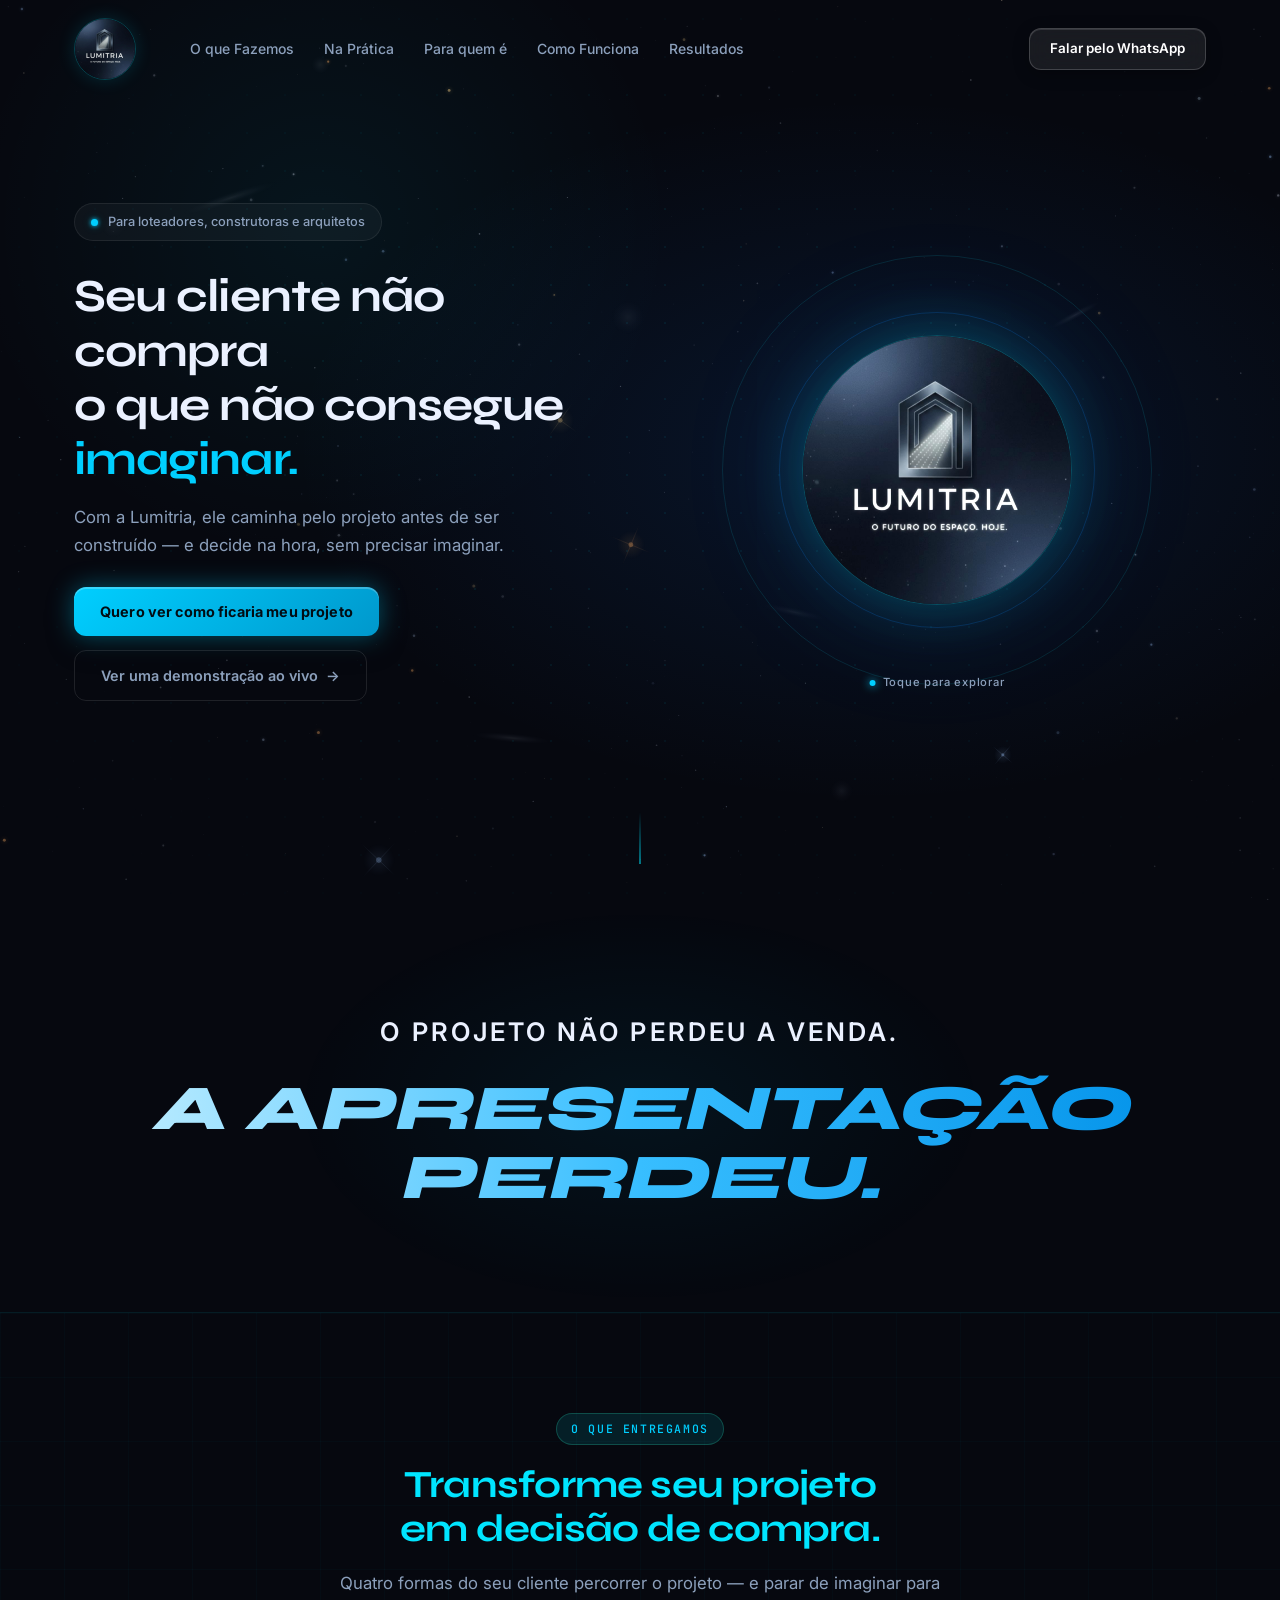
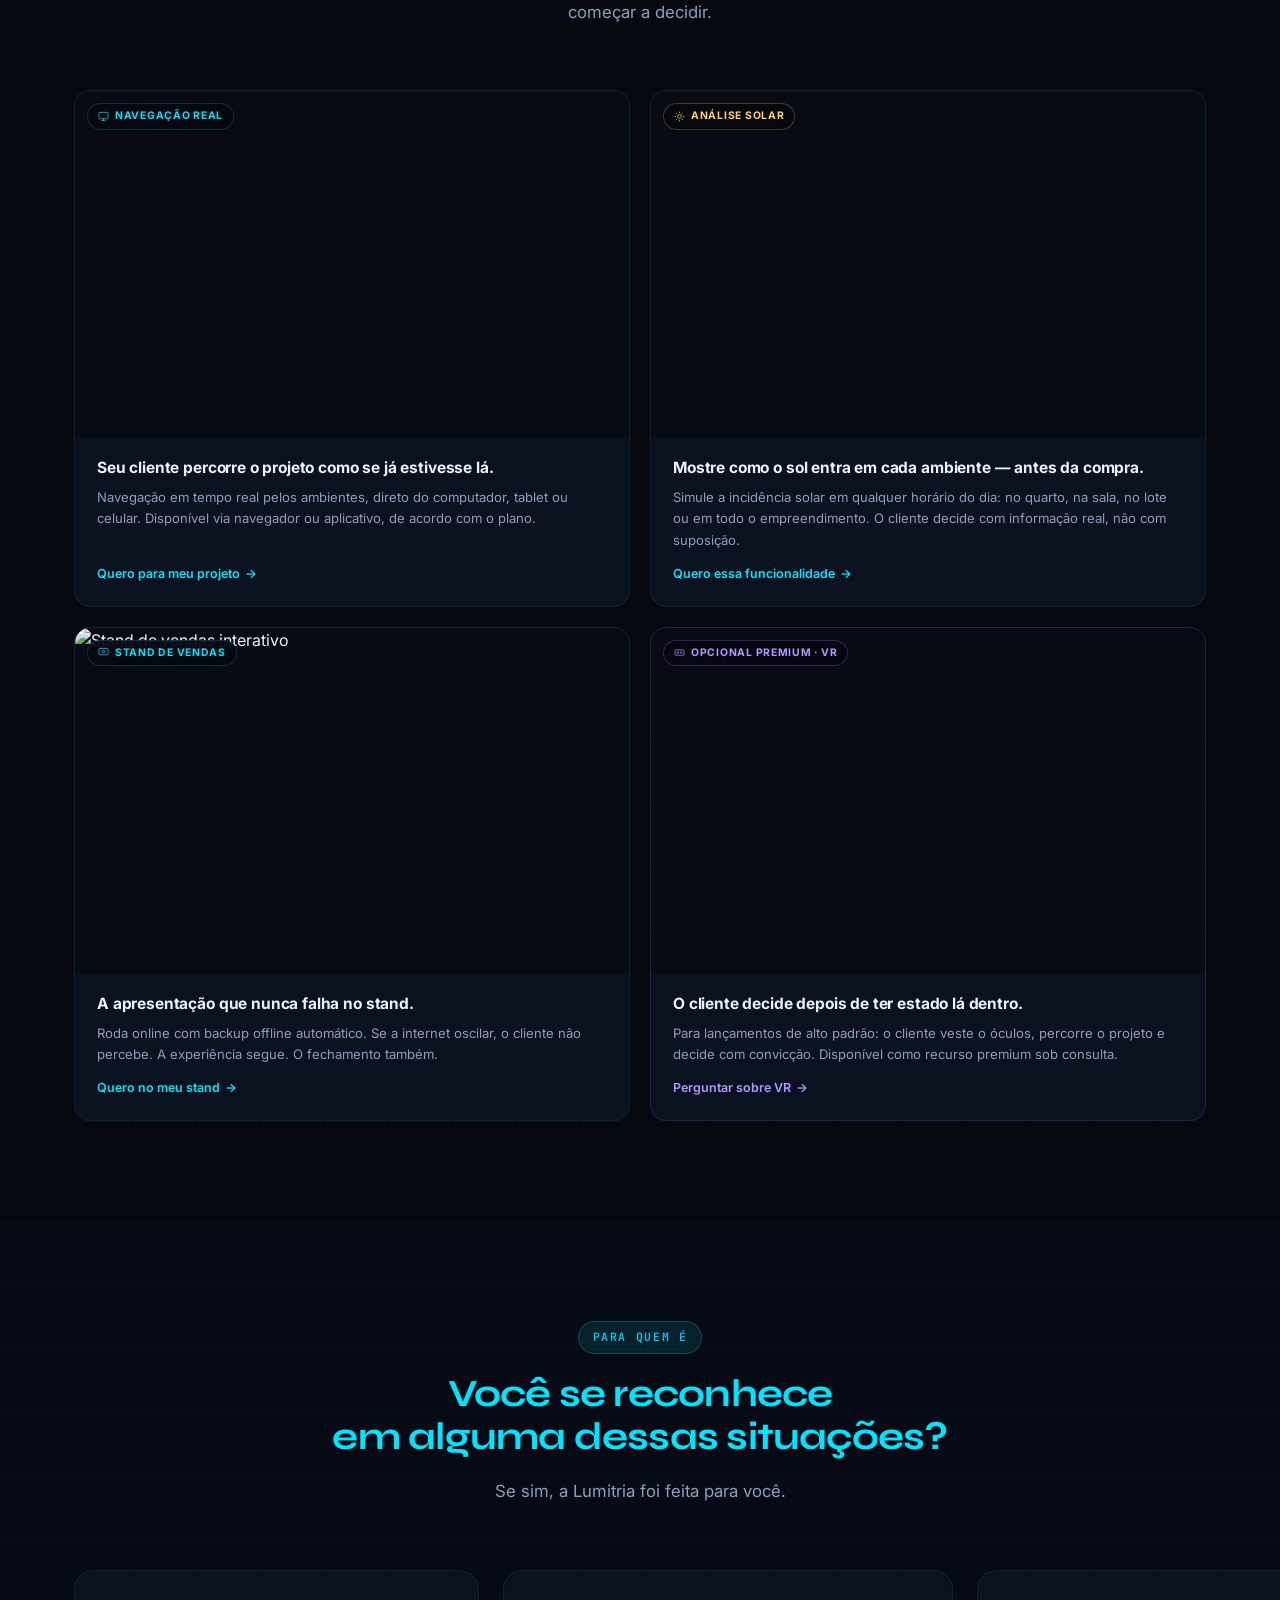
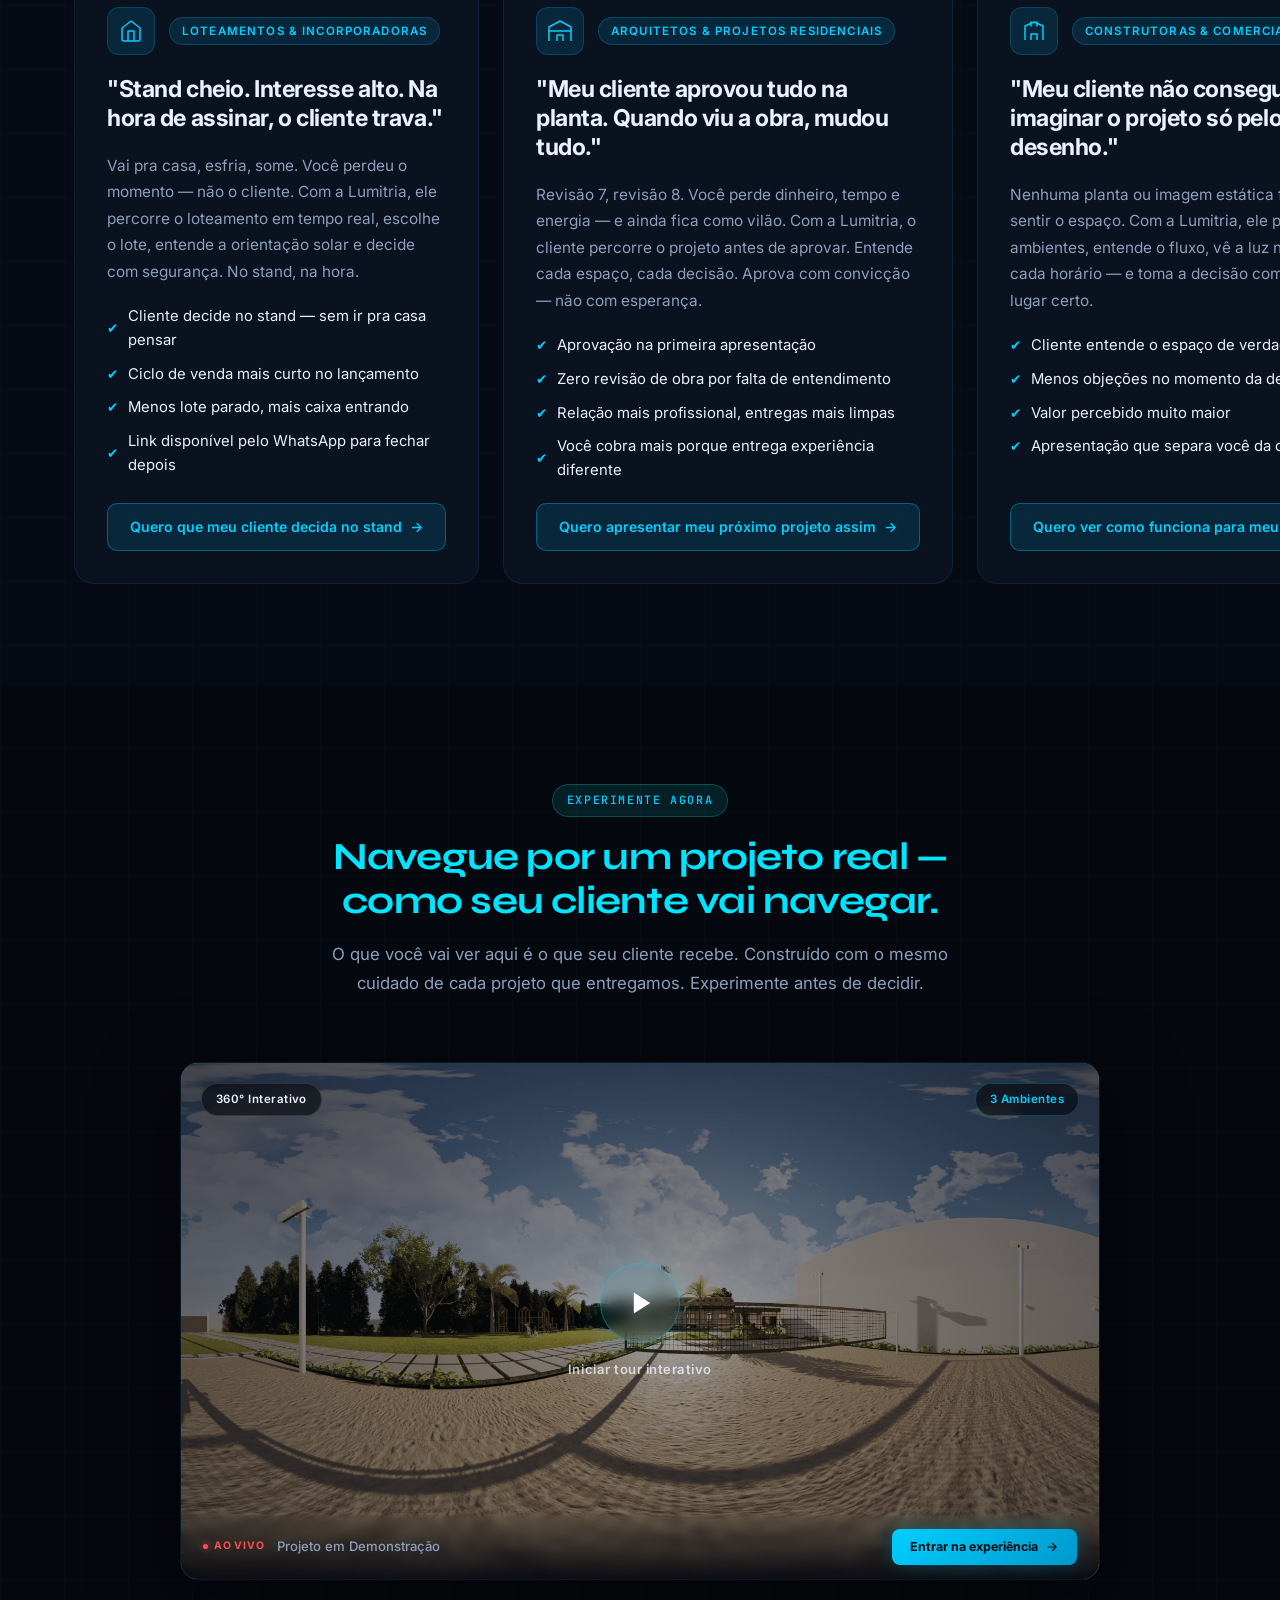
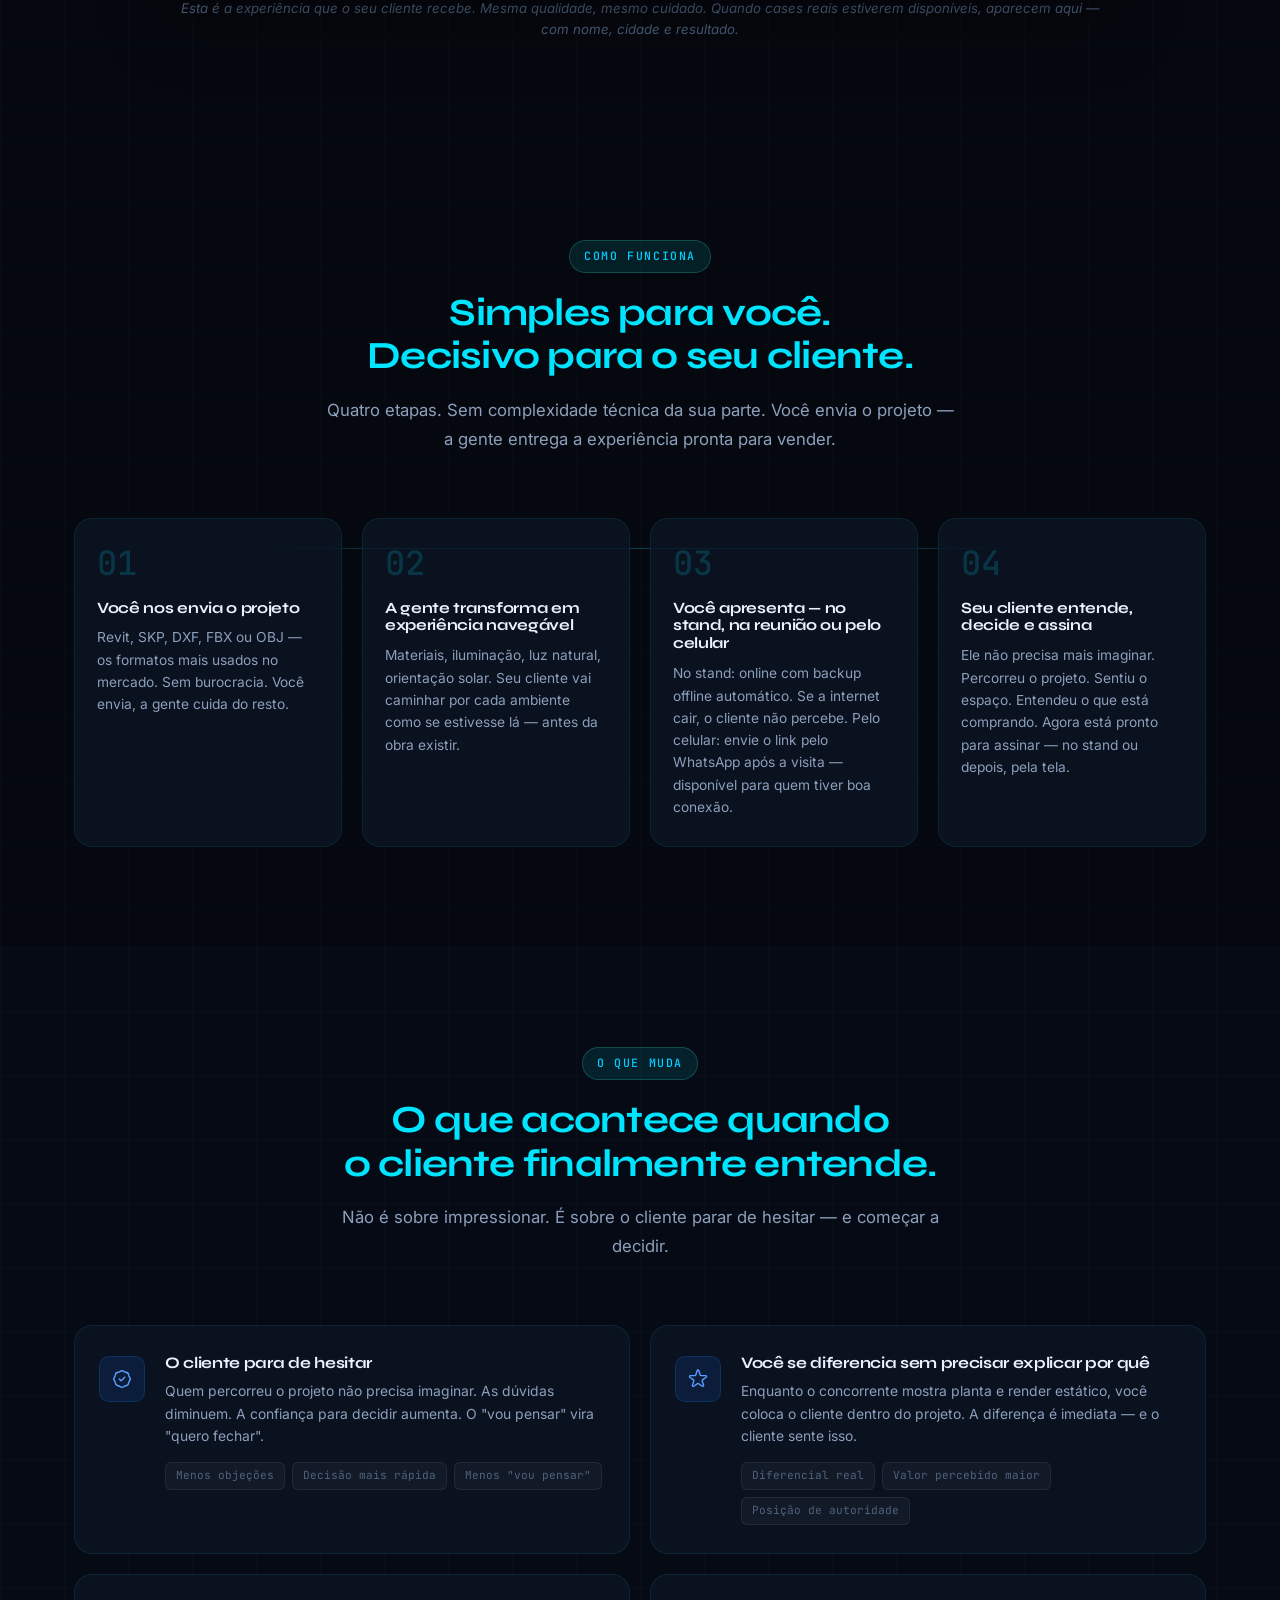
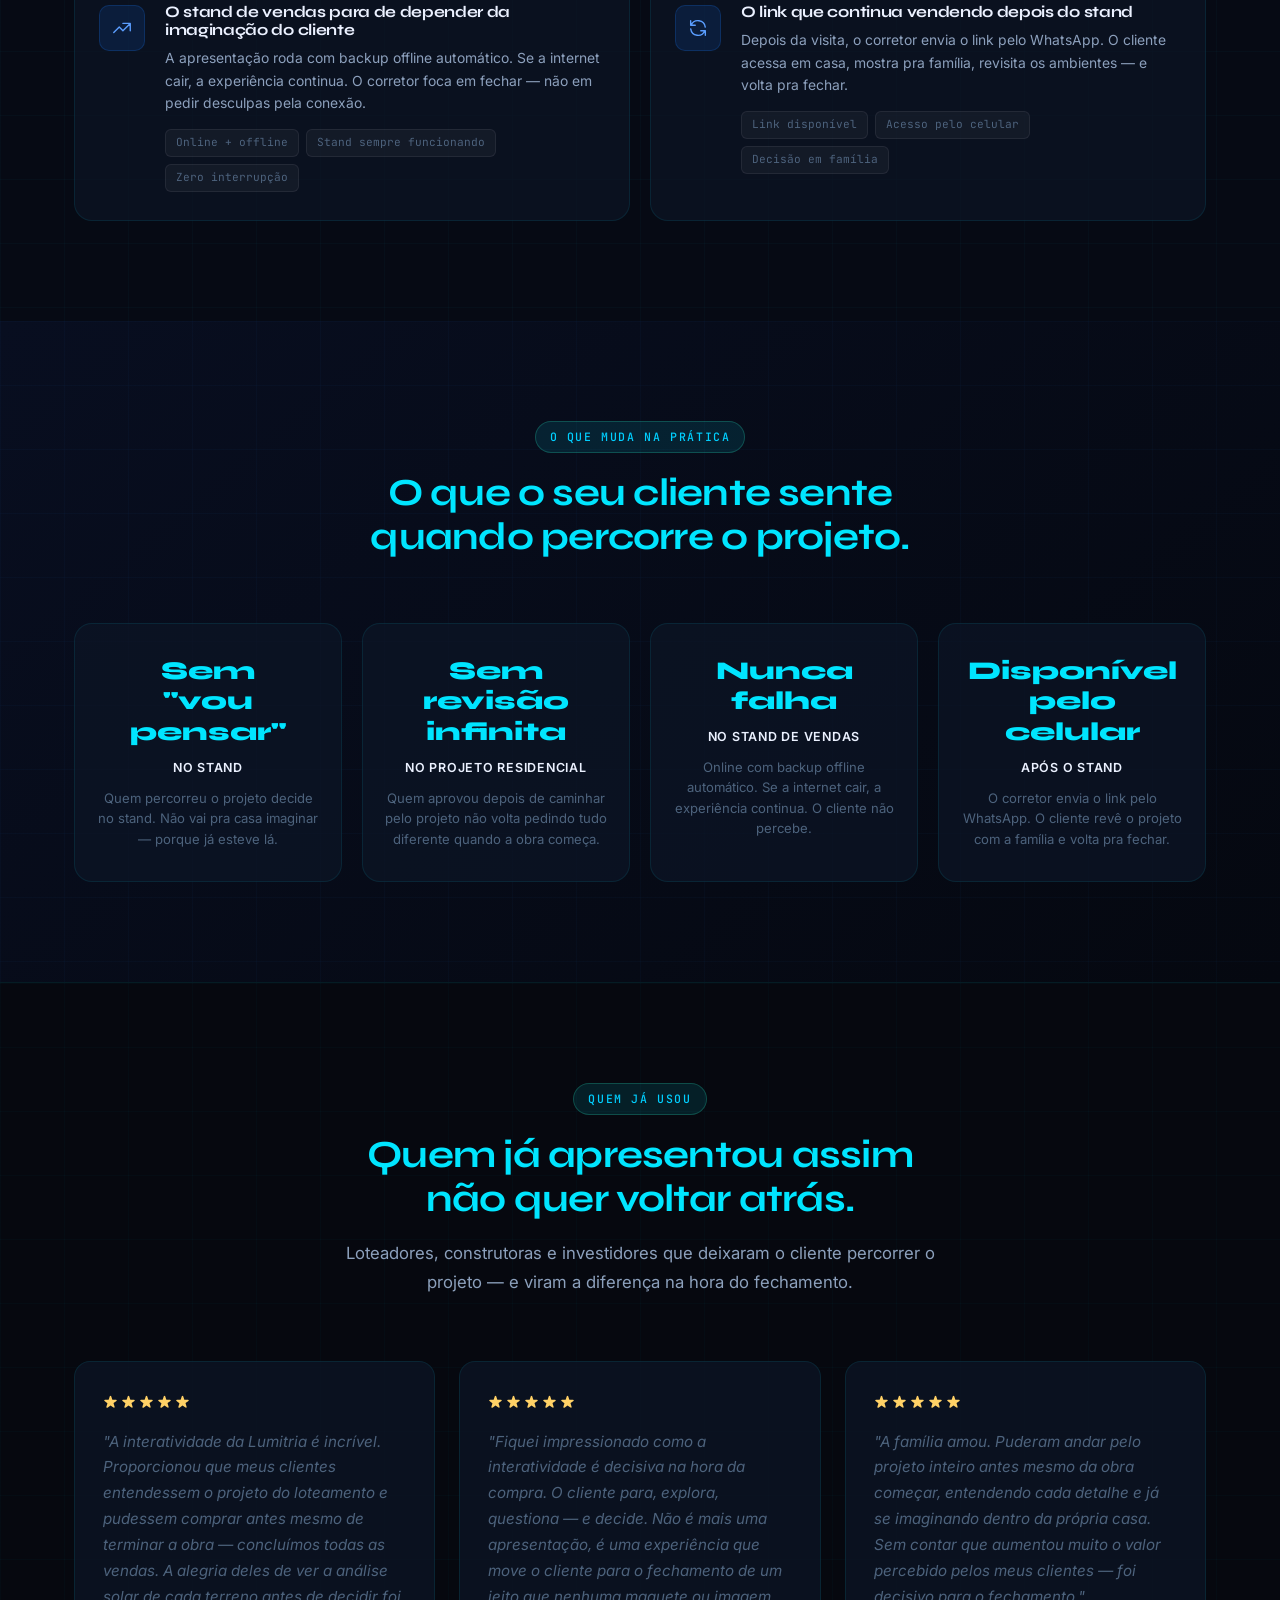
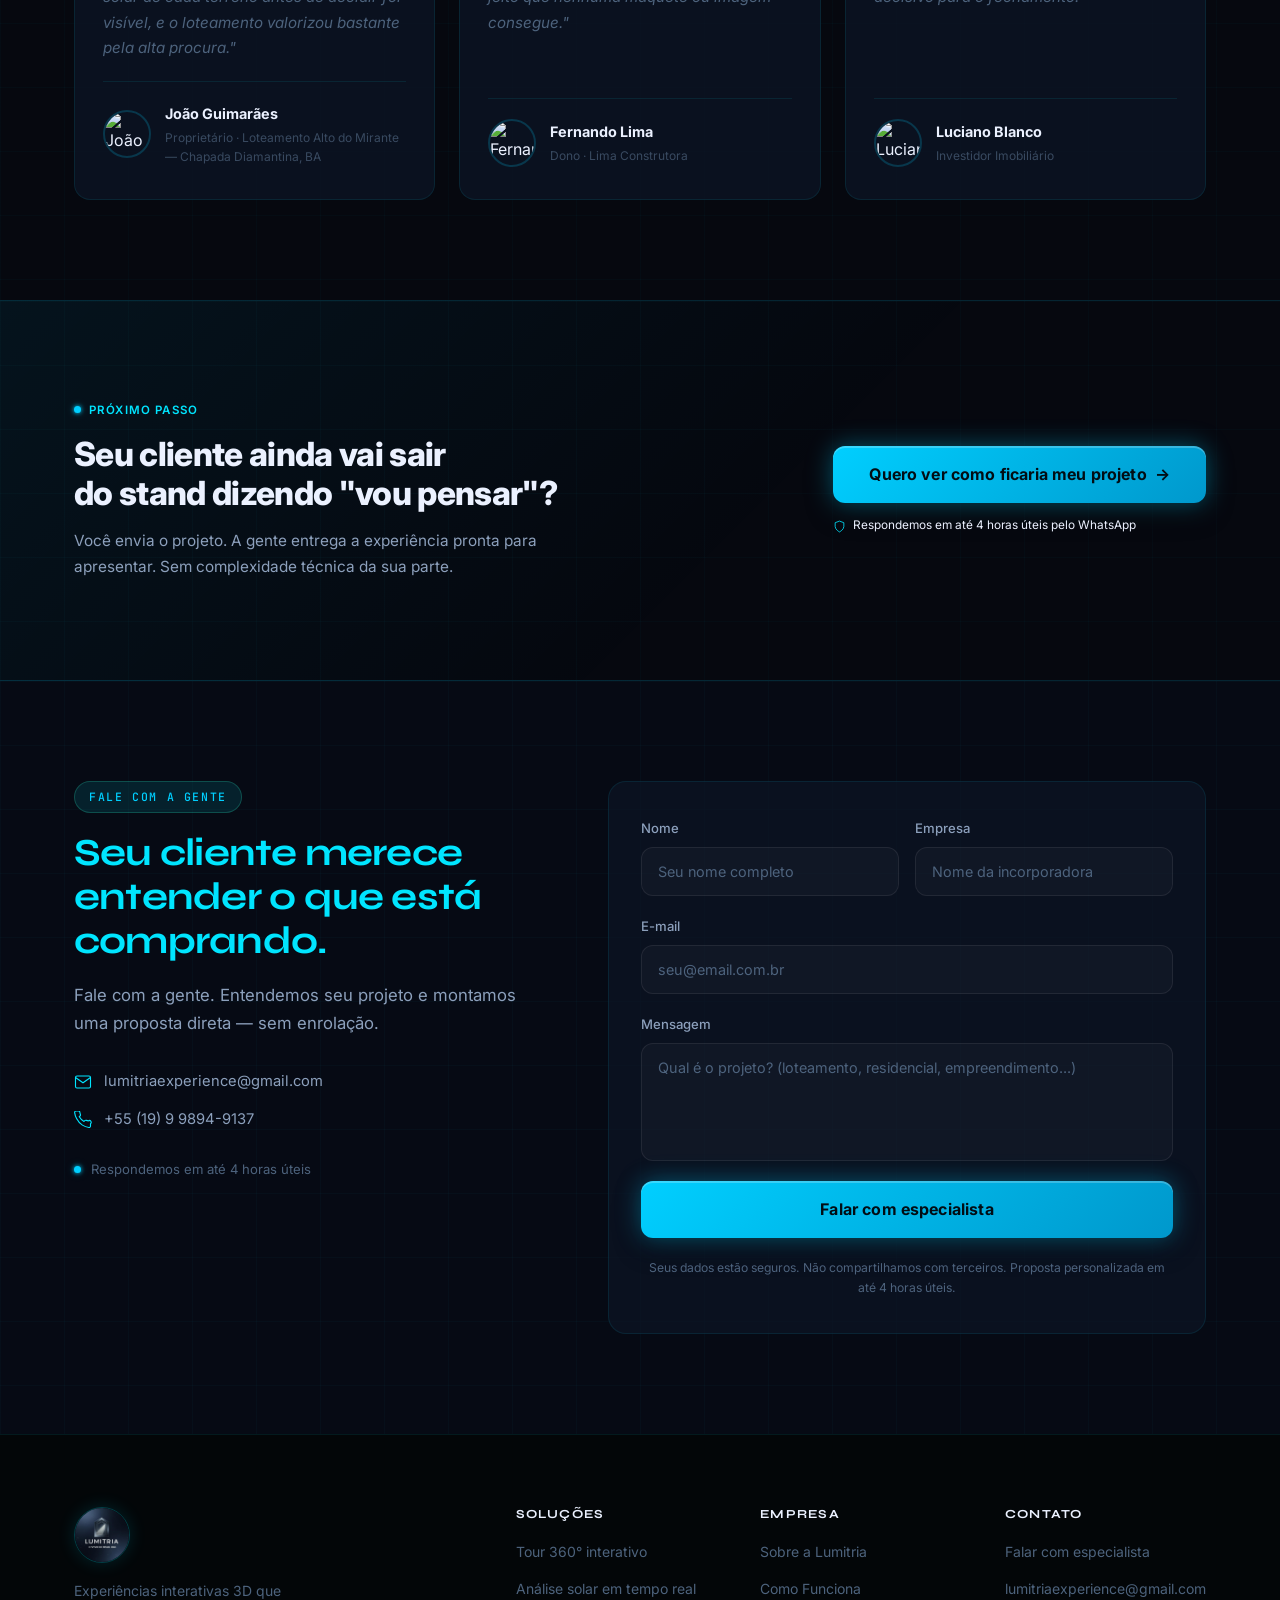
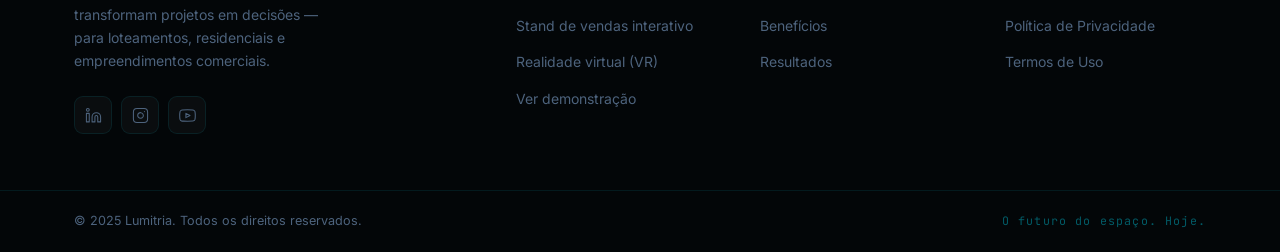
==== index.html @ d52d1370 "content: atualizar número de contato para (19) 9 9894-9137 Co-Authored-By: Claude Sonnet 4.6 <norepl" ====
<!DOCTYPE html>
<html lang="pt-BR">
<head>
  <meta charset="UTF-8">
  <meta name="viewport" content="width=device-width, initial-scale=1.0">
  <meta name="description" content="Seu cliente não compra o que não consegue imaginar. A Lumitria permite que ele caminhe pelo projeto antes de ser construído — e decida no stand, sem ir pra casa pensar.">
  <title>Lumitria — Seu cliente percorre o projeto antes de ser construído</title>
  <link rel="icon" type="image/x-icon" href="para-vriaricone.ico">
  <link rel="shortcut icon" type="image/x-icon" href="para-vriaricone.ico">

  <link rel="preconnect" href="https://fonts.googleapis.com">
  <link rel="preconnect" href="https://fonts.gstatic.com" crossorigin>
  <link href="https://fonts.googleapis.com/css2?family=Inter:wght@300;400;500;600&family=Syne:wght@600;700;800&family=JetBrains+Mono:wght@400;500&display=swap" rel="stylesheet">

  <link rel="stylesheet" href="css/main.css">
</head>
<body>

  <!-- ====================================================
       HEADER
  ==================================================== -->
  <header id="header">
    <div class="container header-inner">
      <a href="#" class="logo">
        <img src="assets/images/logo-lumitria.png" alt="Lumitria" class="logo-img">
      </a>

      <nav class="nav" id="nav">
        <ul class="nav-list">
          <li><a href="#showcase" class="nav-link">O que Fazemos</a></li>
          <li><a href="#demo" class="nav-link">Na Prática</a></li>
          <li><a href="#diferenciais" class="nav-link">Para quem é</a></li>
          <li><a href="#processo" class="nav-link">Como Funciona</a></li>
          <li><a href="#beneficios" class="nav-link">Resultados</a></li>
        </ul>
      </nav>

      <div class="header-actions">
        <a href="https://wa.me/5519998949137?text=Quero%20ver%20como%20ficaria%20meu%20projeto%20na%20Lumitria" target="_blank" class="btn btn-nav">Falar pelo WhatsApp</a>
        <button class="hamburger" id="hamburger" aria-label="Abrir menu">
          <span></span><span></span><span></span>
        </button>
      </div>
    </div>
  </header>

  <!-- ====================================================
       HERO
  ==================================================== -->
  <section id="hero" class="hero">
    <canvas id="galaxyCanvas" aria-hidden="true"></canvas>
    <div class="container hero-inner">

      <div class="hero-content fade-in">
        <div class="hero-badge">
          <span class="badge-dot"></span>
          Para loteadores, construtoras e arquitetos
        </div>

        <h1 class="hero-title">
          Seu cliente não compra<br>o que não consegue<br><em><span id="heroRotate" class="hero-rotate">imaginar.</span></em>
        </h1>

        <p class="hero-subtitle">
          Com a Lumitria, ele caminha pelo projeto antes de ser construído — e decide na hora, sem precisar imaginar.
        </p>

        <div class="hero-actions">
          <a href="https://wa.me/5519998949137?text=Ol%C3%A1%2C%20quero%20ver%20como%20ficaria%20meu%20projeto%20na%20Lumitria" target="_blank" class="btn btn-primary">Quero ver como ficaria meu projeto</a>
          <a href="#demo" class="btn btn-ghost">Ver uma demonstração ao vivo <span class="arrow">→</span></a>
        </div>

      </div>

      <div class="hero-visual" id="heroVisual">
        <div class="visual-rings">
          <div class="vring vring-1"></div>
          <div class="vring vring-2"></div>
          <div class="vring vring-3"></div>
        </div>

        <!-- Logo clicável -->
        <div class="visual-core" id="logoCore">
          <img src="assets/images/logo-lumitria.png" alt="Lumitria" class="visual-logo">
        </div>

        <!-- Pulso de indicação (fora do core) -->
        <div class="logo-pulse-hint" id="logoHint">
          <span class="lph-dot"></span>
          Toque para explorar
        </div>

        <!-- Painel de opções — aparece ao clicar/hover -->
        <div class="logo-options-panel" id="logoPanel">
          <a href="#contato" class="lopt-card" id="logoOpt1">
            <div class="lopt-card-icon">
              <svg viewBox="0 0 24 24" fill="none" width="22" height="22">
                <path d="M3 9l9-7 9 7v11a2 2 0 01-2 2H5a2 2 0 01-2-2z" stroke="currentColor" stroke-width="1.5" stroke-linejoin="round"/>
                <path d="M9 22V12h6v10" stroke="currentColor" stroke-width="1.5" stroke-linejoin="round"/>
              </svg>
            </div>
            <div class="lopt-card-body">
              <span class="lopt-card-tag">Loteamentos &amp; Incorporadoras</span>
              <strong class="lopt-card-title">Feche no stand — sem "vou pensar"</strong>
              <span class="lopt-card-cta">Falar com especialista →</span>
            </div>
          </a>

          <a href="#contato" class="lopt-card" id="logoOpt2">
            <div class="lopt-card-icon">
              <svg viewBox="0 0 24 24" fill="none" width="22" height="22">
                <rect x="2" y="3" width="20" height="14" rx="2" stroke="currentColor" stroke-width="1.5"/>
                <path d="M8 21h8M12 17v4" stroke="currentColor" stroke-width="1.5" stroke-linecap="round"/>
              </svg>
            </div>
            <div class="lopt-card-body">
              <span class="lopt-card-tag">Arquitetos &amp; Residencial</span>
              <strong class="lopt-card-title">Aprovação na primeira apresentação</strong>
              <span class="lopt-card-cta">Falar com especialista →</span>
            </div>
          </a>
        </div>

      </div>

    </div>

    <div class="hero-scroll-hint" aria-hidden="true">
      <div class="scroll-line"></div>
    </div>
  </section>

<!-- ====================================================
       GANCHO — segundo bloco estratégico
  ==================================================== -->
  <section id="gancho" class="section section-gancho">
    <div class="container">
      <div class="gancho-inner reveal">
        <p class="gancho-setup">O projeto não perdeu a venda.</p>
        <p class="gancho-payoff">A apresentação perdeu.</p>
      </div>
    </div>
  </section>

  <!-- ====================================================
       SHOWCASE — GRID 2×2 DE SOLUÇÕES
  ==================================================== -->
  <section id="showcase" class="section section-showcase">
    <div class="container">
      <div class="section-header">
        <span class="section-tag">O que entregamos</span>
        <h2 class="section-title">Transforme seu projeto<br>em decisão de compra.</h2>
        <p class="section-desc">Quatro formas do seu cliente percorrer o projeto — e parar de imaginar para começar a decidir.</p>
      </div>

      <div class="showcase-grid reveal">

        <!-- Card 1: Navegação desktop -->
        <div class="sc-card">
          <div class="sc-media">
            <video src="https://res.cloudinary.com/dzn9q1rkt/video/upload/v1776433526/WhatsApp_Video_2026-04-17_at_10.43.29_dqf82b.mp4"
                   poster="https://res.cloudinary.com/dzn9q1rkt/video/upload/so_1/v1776433526/WhatsApp_Video_2026-04-17_at_10.43.29_dqf82b.jpg"
                   muted loop playsinline preload="none" class="sc-video"></video>
            <span class="sc-chip">
              <svg viewBox="0 0 24 24" fill="none" width="11" height="11"><rect x="2" y="3" width="20" height="14" rx="2" stroke="currentColor" stroke-width="1.5"/><path d="M8 21h8M12 17v4" stroke="currentColor" stroke-width="1.5" stroke-linecap="round"/></svg>
              Navegação real
            </span>
          </div>
          <div class="sc-body">
            <h3>Seu cliente percorre o projeto como se já estivesse lá.</h3>
            <p>Navegação em tempo real pelos ambientes, direto do computador, tablet ou celular. Disponível via navegador ou aplicativo, de acordo com o plano.</p>
            <a href="#contato" class="sc-link">Quero para meu projeto <span>→</span></a>
          </div>
        </div>

        <!-- Card 2: Insolação solar -->
        <div class="sc-card">
          <div class="sc-media">
            <video src="https://res.cloudinary.com/dzn9q1rkt/video/upload/v1776433530/WhatsApp_Video_2026-04-17_at_10.42.03_b8coha.mp4"
                   poster="https://res.cloudinary.com/dzn9q1rkt/video/upload/so_1/v1776433530/WhatsApp_Video_2026-04-17_at_10.42.03_b8coha.jpg"
                   muted loop playsinline preload="none" class="sc-video"></video>
            <span class="sc-chip sc-chip--yellow">
              <svg viewBox="0 0 24 24" fill="none" width="11" height="11"><circle cx="12" cy="12" r="4" stroke="currentColor" stroke-width="1.5"/><path d="M12 2v2M12 20v2M2 12h2M20 12h2M4.93 4.93l1.41 1.41M17.66 17.66l1.41 1.41M17.66 6.34l-1.41 1.41M6.34 17.66l-1.41 1.41" stroke="currentColor" stroke-width="1.5" stroke-linecap="round"/></svg>
              Análise solar
            </span>
          </div>
          <div class="sc-body">
            <h3>Mostre como o sol entra em cada ambiente — antes da compra.</h3>
            <p>Simule a incidência solar em qualquer horário do dia: no quarto, na sala, no lote ou em todo o empreendimento. O cliente decide com informação real, não com suposição.</p>
            <a href="#contato" class="sc-link">Quero essa funcionalidade <span>→</span></a>
          </div>
        </div>

        <!-- Card 3: Totem / Stand -->
        <div class="sc-card">
          <div class="sc-media sc-media--img">
            <img src="https://res.cloudinary.com/dzn9q1rkt/image/upload/v1776431355/ChatGPT_Image_17_de_abr._de_2026_10_08_27_ec7yis.png" alt="Stand de vendas interativo">
            <span class="sc-chip">
              <svg viewBox="0 0 24 24" fill="none" width="11" height="11"><rect x="2" y="3" width="20" height="14" rx="2" stroke="currentColor" stroke-width="1.5"/><circle cx="12" cy="10" r="3" stroke="currentColor" stroke-width="1.5"/></svg>
              Stand de vendas
            </span>
          </div>
          <div class="sc-body">
            <h3>A apresentação que nunca falha no stand.</h3>
            <p>Roda online com backup offline automático. Se a internet oscilar, o cliente não percebe. A experiência segue. O fechamento também.</p>
            <a href="https://wa.me/5519998949137?text=Quero%20montar%20a%20Lumitria%20no%20meu%20stand" target="_blank" class="sc-link">Quero no meu stand <span>→</span></a>
          </div>
        </div>

        <!-- Card 4: VR -->
        <div class="sc-card sc-card--premium">
          <div class="sc-media">
            <video src="https://res.cloudinary.com/dzn9q1rkt/video/upload/v1776430291/teste_video_a5cyud.mp4"
                   poster="https://res.cloudinary.com/dzn9q1rkt/video/upload/so_1/v1776430291/teste_video_a5cyud.jpg"
                   muted loop playsinline preload="none" class="sc-video"></video>
            <span class="sc-chip sc-chip--purple">
              <svg viewBox="0 0 24 24" fill="none" width="11" height="11"><path d="M2 8a2 2 0 012-2h16a2 2 0 012 2v8a2 2 0 01-2 2H4a2 2 0 01-2-2V8z" stroke="currentColor" stroke-width="1.5"/><circle cx="8" cy="12" r="2" stroke="currentColor" stroke-width="1.5"/><circle cx="16" cy="12" r="2" stroke="currentColor" stroke-width="1.5"/></svg>
              Opcional Premium · VR
            </span>
          </div>
          <div class="sc-body">
            <h3>O cliente decide depois de ter estado lá dentro.</h3>
            <p>Para lançamentos de alto padrão: o cliente veste o óculos, percorre o projeto e decide com convicção. Disponível como recurso premium sob consulta.</p>
            <a href="https://wa.me/5519998949137?text=Quero%20saber%20sobre%20VR%20para%20meu%20projeto" target="_blank" class="sc-link">Perguntar sobre VR <span>→</span></a>
          </div>
        </div>

      </div>
    </div>
  </section>

<!-- ====================================================
       PARA QUEM É — duas trilhas  (movido para cá)
  ==================================================== -->
  <section id="diferenciais" class="section section-dark">
    <div class="container">
      <div class="section-header">
        <span class="section-tag">Para quem é</span>
        <h2 class="section-title">Você se reconhece<br>em alguma dessas situações?</h2>
        <p class="section-desc">Se sim, a Lumitria foi feita para você.</p>
      </div>

      <div class="trilhas-grid">

        <!-- Trilha 1 -->
        <div class="trilha-card reveal">
          <div class="trilha-header">
            <div class="trilha-icon">
              <svg viewBox="0 0 24 24" fill="none" width="24" height="24">
                <path d="M3 9l9-7 9 7v11a2 2 0 01-2 2H5a2 2 0 01-2-2z" stroke="currentColor" stroke-width="1.5" stroke-linejoin="round"/>
                <path d="M9 22V12h6v10" stroke="currentColor" stroke-width="1.5" stroke-linejoin="round"/>
              </svg>
            </div>
            <span class="trilha-badge">Loteamentos &amp; Incorporadoras</span>
          </div>
          <h3 class="trilha-title">"Stand cheio. Interesse alto. Na hora de assinar, o cliente trava."</h3>
          <p class="trilha-desc">Vai pra casa, esfria, some. Você perdeu o momento — não o cliente. Com a Lumitria, ele percorre o loteamento em tempo real, escolhe o lote, entende a orientação solar e decide com segurança. No stand, na hora.</p>
          <ul class="trilha-benefits">
            <li><span class="trilha-check">✔</span> Cliente decide no stand — sem ir pra casa pensar</li>
            <li><span class="trilha-check">✔</span> Ciclo de venda mais curto no lançamento</li>
            <li><span class="trilha-check">✔</span> Menos lote parado, mais caixa entrando</li>
            <li><span class="trilha-check">✔</span> Link disponível pelo WhatsApp para fechar depois</li>
          </ul>
          <a href="https://wa.me/5519998949137?text=Quero%20que%20meu%20cliente%20decida%20no%20stand" target="_blank" class="btn btn-trilha">Quero que meu cliente decida no stand <span class="arrow">→</span></a>
        </div>

        <!-- Trilha 2 -->
        <div class="trilha-card reveal">
          <div class="trilha-header">
            <div class="trilha-icon">
              <svg viewBox="0 0 24 24" fill="none" width="24" height="24">
                <path d="M1 22V8l11-6 11 6v14" stroke="currentColor" stroke-width="1.5" stroke-linejoin="round"/>
                <path d="M9 22v-6h6v6" stroke="currentColor" stroke-width="1.5" stroke-linejoin="round"/>
                <path d="M1 12h22" stroke="currentColor" stroke-width="1.5" stroke-linecap="round"/>
              </svg>
            </div>
            <span class="trilha-badge">Arquitetos &amp; Projetos Residenciais</span>
          </div>
          <h3 class="trilha-title">"Meu cliente aprovou tudo na planta. Quando viu a obra, mudou tudo."</h3>
          <p class="trilha-desc">Revisão 7, revisão 8. Você perde dinheiro, tempo e energia — e ainda fica como vilão. Com a Lumitria, o cliente percorre o projeto antes de aprovar. Entende cada espaço, cada decisão. Aprova com convicção — não com esperança.</p>
          <ul class="trilha-benefits">
            <li><span class="trilha-check">✔</span> Aprovação na primeira apresentação</li>
            <li><span class="trilha-check">✔</span> Zero revisão de obra por falta de entendimento</li>
            <li><span class="trilha-check">✔</span> Relação mais profissional, entregas mais limpas</li>
            <li><span class="trilha-check">✔</span> Você cobra mais porque entrega experiência diferente</li>
          </ul>
          <a href="https://wa.me/5519998949137?text=Quero%20apresentar%20meu%20pr%C3%B3ximo%20projeto%20assim" target="_blank" class="btn btn-trilha">Quero apresentar meu próximo projeto assim <span class="arrow">→</span></a>
        </div>

        <!-- Trilha 3 -->
        <div class="trilha-card reveal">
          <div class="trilha-header">
            <div class="trilha-icon">
              <svg viewBox="0 0 24 24" fill="none" width="24" height="24">
                <path d="M3 21V7l9-4 9 4v14" stroke="currentColor" stroke-width="1.5" stroke-linejoin="round"/>
                <path d="M9 21v-6h6v6" stroke="currentColor" stroke-width="1.5" stroke-linejoin="round"/>
                <path d="M9 3v4M15 3v4" stroke="currentColor" stroke-width="1.5" stroke-linecap="round"/>
              </svg>
            </div>
            <span class="trilha-badge">Construtoras &amp; Comercial</span>
          </div>
          <h3 class="trilha-title">"Meu cliente não consegue imaginar o projeto só pelo desenho."</h3>
          <p class="trilha-desc">Nenhuma planta ou imagem estática faz o cliente sentir o espaço. Com a Lumitria, ele percorre os ambientes, entende o fluxo, vê a luz natural em cada horário — e toma a decisão com a cabeça no lugar certo.</p>
          <ul class="trilha-benefits">
            <li><span class="trilha-check">✔</span> Cliente entende o espaço de verdade</li>
            <li><span class="trilha-check">✔</span> Menos objeções no momento da decisão</li>
            <li><span class="trilha-check">✔</span> Valor percebido muito maior</li>
            <li><span class="trilha-check">✔</span> Apresentação que separa você da concorrência</li>
          </ul>
          <a href="https://wa.me/5519998949137?text=Quero%20ver%20como%20a%20Lumitria%20funciona%20para%20meu%20projeto" target="_blank" class="btn btn-trilha">Quero ver como funciona para meu projeto <span class="arrow">→</span></a>
        </div>

      </div>
    </div>
  </section>

  <!-- ====================================================
       VÍDEO / DEMO
  ==================================================== -->
  <section id="demo" class="section section-video">
    <div class="container">
      <div class="section-header">
        <span class="section-tag">Experimente agora</span>
        <h2 class="section-title">Navegue por um projeto real —<br>como seu cliente vai navegar.</h2>
        <p class="section-desc">O que você vai ver aqui é o que seu cliente recebe. Construído com o mesmo cuidado de cada projeto que entregamos. Experimente antes de decidir.</p>
      </div>

      <div class="tour-preview-wrap">
        <div class="tour-preview-card">

          <!-- Imagem de preview da panorama -->
          <div class="tour-preview-bg" style="background-image: url('assets/images/Panorama1.jpg'); background-position: center 30%; background-size: cover;"></div>

          <!-- Overlay escuro gradiente -->
          <div class="tour-preview-overlay"></div>

          <!-- Pills flutuantes decorativas -->
          <div class="tour-pill tour-pill-tl">360° Interativo</div>
          <div class="tour-pill tour-pill-tr">3 Ambientes</div>

          <!-- CTA central -->
          <div class="tour-preview-cta">
            <div class="tour-play-ring">
              <div class="tour-play-btn" onclick="window.location.href='tour.html'">
                <svg viewBox="0 0 24 24" fill="none" width="28" height="28">
                  <path d="M5 3l14 9-14 9V3z" fill="currentColor"/>
                </svg>
              </div>
            </div>
            <p class="tour-preview-label">Iniciar tour interativo</p>
          </div>

          <!-- Barra inferior -->
          <div class="tour-preview-bar">
            <div class="tour-preview-bar-left">
              <span class="live-badge">
                <span class="live-dot-small"></span>
                Ao vivo
              </span>
              <span class="tour-preview-title">Projeto em Demonstração</span>
            </div>
            <a href="tour.html" class="btn-tour-open">
              Entrar na experiência
              <svg viewBox="0 0 24 24" fill="none" width="14" height="14">
                <path d="M5 12h14M13 6l6 6-6 6" stroke="currentColor" stroke-width="2" stroke-linecap="round" stroke-linejoin="round"/>
              </svg>
            </a>
          </div>

        </div>
        <p class="video-caption">
          Esta é a experiência que o seu cliente recebe. Mesma qualidade, mesmo cuidado. Quando cases reais estiverem disponíveis, aparecem aqui — com nome, cidade e resultado.
        </p>
      </div>
    </div>
  </section>

  <!-- ====================================================
       COMO FUNCIONA
  ==================================================== -->
  <section id="processo" class="section">
    <div class="container">
      <div class="section-header">
        <span class="section-tag">Como funciona</span>
        <h2 class="section-title">Simples para você.<br>Decisivo para o seu cliente.</h2>
        <p class="section-desc">Quatro etapas. Sem complexidade técnica da sua parte. Você envia o projeto — a gente entrega a experiência pronta para vender.</p>
      </div>

      <div class="process-steps">

        <div class="process-step reveal">
          <div class="step-num">01</div>
          <div class="step-content">
            <h3>Você nos envia o projeto</h3>
            <p>Revit, SKP, DXF, FBX ou OBJ — os formatos mais usados no mercado. Sem burocracia. Você envia, a gente cuida do resto.</p>
          </div>
        </div>

        <div class="process-step reveal">
          <div class="step-num">02</div>
          <div class="step-content">
            <h3>A gente transforma em experiência navegável</h3>
            <p>Materiais, iluminação, luz natural, orientação solar. Seu cliente vai caminhar por cada ambiente como se estivesse lá — antes da obra existir.</p>
          </div>
        </div>

        <div class="process-step reveal">
          <div class="step-num">03</div>
          <div class="step-content">
            <h3>Você apresenta — no stand, na reunião ou pelo celular</h3>
            <p>No stand: online com backup offline automático. Se a internet cair, o cliente não percebe. Pelo celular: envie o link pelo WhatsApp após a visita — disponível para quem tiver boa conexão.</p>
          </div>
        </div>

        <div class="process-step reveal">
          <div class="step-num">04</div>
          <div class="step-content">
            <h3>Seu cliente entende, decide e assina</h3>
            <p>Ele não precisa mais imaginar. Percorreu o projeto. Sentiu o espaço. Entendeu o que está comprando. Agora está pronto para assinar — no stand ou depois, pela tela.</p>
          </div>
        </div>

      </div>
    </div>
  </section>

  <!-- ====================================================
       TECNOLOGIA
  ==================================================== -->
  <section id="tecnologia" class="section section-dark">
    <div class="container">
      <div class="section-header">
        <span class="section-tag">O que muda</span>
        <h2 class="section-title">O que acontece quando<br>o cliente finalmente entende.</h2>
        <p class="section-desc">Não é sobre impressionar. É sobre o cliente parar de hesitar — e começar a decidir.</p>
      </div>

      <div class="tech-grid">

        <div class="tech-item reveal">
          <div class="tech-icon">
            <svg viewBox="0 0 24 24" fill="none" width="22" height="22">
              <path d="M9 12l2 2 4-4M7.835 4.697a3.42 3.42 0 001.946-.806 3.42 3.42 0 014.438 0 3.42 3.42 0 001.946.806 3.42 3.42 0 013.138 3.138 3.42 3.42 0 00.806 1.946 3.42 3.42 0 010 4.438 3.42 3.42 0 00-.806 1.946 3.42 3.42 0 01-3.138 3.138 3.42 3.42 0 00-1.946.806 3.42 3.42 0 01-4.438 0 3.42 3.42 0 00-1.946-.806 3.42 3.42 0 01-3.138-3.138 3.42 3.42 0 00-.806-1.946 3.42 3.42 0 010-4.438 3.42 3.42 0 00.806-1.946 3.42 3.42 0 013.138-3.138z" stroke="currentColor" stroke-width="1.5" stroke-linecap="round" stroke-linejoin="round"/>
            </svg>
          </div>
          <div>
            <h3>O cliente para de hesitar</h3>
            <p>Quem percorreu o projeto não precisa imaginar. As dúvidas diminuem. A confiança para decidir aumenta. O "vou pensar" vira "quero fechar".</p>
            <div class="tech-tags">
              <span>Menos objeções</span><span>Decisão mais rápida</span><span>Menos "vou pensar"</span>
            </div>
          </div>
        </div>

        <div class="tech-item reveal">
          <div class="tech-icon">
            <svg viewBox="0 0 24 24" fill="none" width="22" height="22">
              <path d="M11.049 2.927c.3-.921 1.603-.921 1.902 0l1.519 4.674a1 1 0 00.95.69h4.915c.969 0 1.371 1.24.588 1.81l-3.976 2.888a1 1 0 00-.363 1.118l1.518 4.674c.3.922-.755 1.688-1.538 1.118l-3.976-2.888a1 1 0 00-1.176 0l-3.976 2.888c-.783.57-1.838-.197-1.538-1.118l1.518-4.674a1 1 0 00-.363-1.118l-3.976-2.888c-.784-.57-.38-1.81.588-1.81h4.914a1 1 0 00.951-.69l1.519-4.674z" stroke="currentColor" stroke-width="1.5" stroke-linejoin="round"/>
            </svg>
          </div>
          <div>
            <h3>Você se diferencia sem precisar explicar por quê</h3>
            <p>Enquanto o concorrente mostra planta e render estático, você coloca o cliente dentro do projeto. A diferença é imediata — e o cliente sente isso.</p>
            <div class="tech-tags">
              <span>Diferencial real</span><span>Valor percebido maior</span><span>Posição de autoridade</span>
            </div>
          </div>
        </div>

        <div class="tech-item reveal">
          <div class="tech-icon">
            <svg viewBox="0 0 24 24" fill="none" width="22" height="22">
              <path d="M13 7h8m0 0v8m0-8l-8 8-4-4-6 6" stroke="currentColor" stroke-width="1.5" stroke-linecap="round" stroke-linejoin="round"/>
            </svg>
          </div>
          <div>
            <h3>O stand de vendas para de depender da imaginação do cliente</h3>
            <p>A apresentação roda com backup offline automático. Se a internet cair, a experiência continua. O corretor foca em fechar — não em pedir desculpas pela conexão.</p>
            <div class="tech-tags">
              <span>Online + offline</span><span>Stand sempre funcionando</span><span>Zero interrupção</span>
            </div>
          </div>
        </div>

        <div class="tech-item reveal">
          <div class="tech-icon">
            <svg viewBox="0 0 24 24" fill="none" width="22" height="22">
              <path d="M4 4v5h.582m15.356 2A8.001 8.001 0 004.582 9m0 0H9m11 11v-5h-.581m0 0a8.003 8.003 0 01-15.357-2m15.357 2H15" stroke="currentColor" stroke-width="1.5" stroke-linecap="round" stroke-linejoin="round"/>
            </svg>
          </div>
          <div>
            <h3>O link que continua vendendo depois do stand</h3>
            <p>Depois da visita, o corretor envia o link pelo WhatsApp. O cliente acessa em casa, mostra pra família, revisita os ambientes — e volta pra fechar.</p>
            <div class="tech-tags">
              <span>Link disponível</span><span>Acesso pelo celular</span><span>Decisão em família</span>
            </div>
          </div>
        </div>

      </div>
    </div>
  </section>

  <!-- ====================================================
       RESULTADOS
  ==================================================== -->
  <section id="beneficios" class="section section-stats">
    <div class="container">
      <div class="section-header">
        <span class="section-tag">O que muda na prática</span>
        <h2 class="section-title">O que o seu cliente sente<br>quando percorre o projeto.</h2>
      </div>

      <div class="stats-grid">

        <div class="stat-card reveal">
          <span class="stat-value" style="font-size:1.6rem; line-height:1.2">Sem<br>"vou pensar"</span>
          <span class="stat-label">No stand</span>
          <p class="stat-desc">Quem percorreu o projeto decide no stand. Não vai pra casa imaginar — porque já esteve lá.</p>
        </div>

        <div class="stat-card reveal">
          <span class="stat-value" style="font-size:1.6rem; line-height:1.2">Sem<br>revisão infinita</span>
          <span class="stat-label">No projeto residencial</span>
          <p class="stat-desc">Quem aprovou depois de caminhar pelo projeto não volta pedindo tudo diferente quando a obra começa.</p>
        </div>

        <div class="stat-card reveal">
          <span class="stat-value" style="font-size:1.6rem; line-height:1.2">Nunca<br>falha</span>
          <span class="stat-label">No stand de vendas</span>
          <p class="stat-desc">Online com backup offline automático. Se a internet cair, a experiência continua. O cliente não percebe.</p>
        </div>

        <div class="stat-card reveal">
          <span class="stat-value" style="font-size:1.6rem; line-height:1.2">Disponível<br>pelo celular</span>
          <span class="stat-label">Após o stand</span>
          <p class="stat-desc">O corretor envia o link pelo WhatsApp. O cliente revê o projeto com a família e volta pra fechar.</p>
        </div>

      </div>
    </div>
  </section>

  <!-- ====================================================
       DEPOIMENTOS
  ==================================================== -->
  <section id="depoimentos" class="section section-testimonials">
    <div class="container">
      <div class="section-header">
        <span class="section-tag">Quem já usou</span>
        <h2 class="section-title">Quem já apresentou assim<br>não quer voltar atrás.</h2>
        <p class="section-desc">Loteadores, construtoras e investidores que deixaram o cliente percorrer o projeto — e viram a diferença na hora do fechamento.</p>
      </div>

      <div class="testi-grid">

        <!-- Depoimento 1 -->
        <div class="testi-card reveal">
          <div class="testi-stars">
            <svg viewBox="0 0 20 20" fill="currentColor" width="15" height="15"><path d="M9.049 2.927c.3-.921 1.603-.921 1.902 0l1.286 3.957a1 1 0 00.95.69h4.162c.969 0 1.371 1.24.588 1.81l-3.368 2.448a1 1 0 00-.364 1.118l1.286 3.957c.3.921-.755 1.688-1.538 1.118L10 15.347l-3.953 2.878c-.783.57-1.838-.197-1.538-1.118l1.286-3.957a1 1 0 00-.364-1.118L2.063 9.384c-.783-.57-.38-1.81.588-1.81h4.162a1 1 0 00.95-.69L9.049 2.927z"/></svg>
            <svg viewBox="0 0 20 20" fill="currentColor" width="15" height="15"><path d="M9.049 2.927c.3-.921 1.603-.921 1.902 0l1.286 3.957a1 1 0 00.95.69h4.162c.969 0 1.371 1.24.588 1.81l-3.368 2.448a1 1 0 00-.364 1.118l1.286 3.957c.3.921-.755 1.688-1.538 1.118L10 15.347l-3.953 2.878c-.783.57-1.838-.197-1.538-1.118l1.286-3.957a1 1 0 00-.364-1.118L2.063 9.384c-.783-.57-.38-1.81.588-1.81h4.162a1 1 0 00.95-.69L9.049 2.927z"/></svg>
            <svg viewBox="0 0 20 20" fill="currentColor" width="15" height="15"><path d="M9.049 2.927c.3-.921 1.603-.921 1.902 0l1.286 3.957a1 1 0 00.95.69h4.162c.969 0 1.371 1.24.588 1.81l-3.368 2.448a1 1 0 00-.364 1.118l1.286 3.957c.3.921-.755 1.688-1.538 1.118L10 15.347l-3.953 2.878c-.783.57-1.838-.197-1.538-1.118l1.286-3.957a1 1 0 00-.364-1.118L2.063 9.384c-.783-.57-.38-1.81.588-1.81h4.162a1 1 0 00.95-.69L9.049 2.927z"/></svg>
            <svg viewBox="0 0 20 20" fill="currentColor" width="15" height="15"><path d="M9.049 2.927c.3-.921 1.603-.921 1.902 0l1.286 3.957a1 1 0 00.95.69h4.162c.969 0 1.371 1.24.588 1.81l-3.368 2.448a1 1 0 00-.364 1.118l1.286 3.957c.3.921-.755 1.688-1.538 1.118L10 15.347l-3.953 2.878c-.783.57-1.838-.197-1.538-1.118l1.286-3.957a1 1 0 00-.364-1.118L2.063 9.384c-.783-.57-.38-1.81.588-1.81h4.162a1 1 0 00.95-.69L9.049 2.927z"/></svg>
            <svg viewBox="0 0 20 20" fill="currentColor" width="15" height="15"><path d="M9.049 2.927c.3-.921 1.603-.921 1.902 0l1.286 3.957a1 1 0 00.95.69h4.162c.969 0 1.371 1.24.588 1.81l-3.368 2.448a1 1 0 00-.364 1.118l1.286 3.957c.3.921-.755 1.688-1.538 1.118L10 15.347l-3.953 2.878c-.783.57-1.838-.197-1.538-1.118l1.286-3.957a1 1 0 00-.364-1.118L2.063 9.384c-.783-.57-.38-1.81.588-1.81h4.162a1 1 0 00.95-.69L9.049 2.927z"/></svg>
          </div>
          <p class="testi-text">"A interatividade da Lumitria é incrível. Proporcionou que meus clientes entendessem o projeto do loteamento e pudessem comprar antes mesmo de terminar a obra — concluímos todas as vendas. A alegria deles de ver a análise solar de cada terreno antes de decidir foi visível, e o loteamento valorizou bastante pela alta procura."</p>
          <div class="testi-author">
            <img src="https://ui-avatars.com/api/?name=Joao+Guimaraes&background=0a0e1a&color=00CFFF&size=80&bold=true&font-size=0.38&rounded=true" alt="João Guimarães" class="testi-avatar">
            <div class="testi-info">
              <span class="testi-name">João Guimarães</span>
              <span class="testi-role">Proprietário · Loteamento Alto do Mirante — Chapada Diamantina, BA</span>
            </div>
          </div>
        </div>

        <!-- Depoimento 2 -->
        <div class="testi-card reveal">
          <div class="testi-stars">
            <svg viewBox="0 0 20 20" fill="currentColor" width="15" height="15"><path d="M9.049 2.927c.3-.921 1.603-.921 1.902 0l1.286 3.957a1 1 0 00.95.69h4.162c.969 0 1.371 1.24.588 1.81l-3.368 2.448a1 1 0 00-.364 1.118l1.286 3.957c.3.921-.755 1.688-1.538 1.118L10 15.347l-3.953 2.878c-.783.57-1.838-.197-1.538-1.118l1.286-3.957a1 1 0 00-.364-1.118L2.063 9.384c-.783-.57-.38-1.81.588-1.81h4.162a1 1 0 00.95-.69L9.049 2.927z"/></svg>
            <svg viewBox="0 0 20 20" fill="currentColor" width="15" height="15"><path d="M9.049 2.927c.3-.921 1.603-.921 1.902 0l1.286 3.957a1 1 0 00.95.69h4.162c.969 0 1.371 1.24.588 1.81l-3.368 2.448a1 1 0 00-.364 1.118l1.286 3.957c.3.921-.755 1.688-1.538 1.118L10 15.347l-3.953 2.878c-.783.57-1.838-.197-1.538-1.118l1.286-3.957a1 1 0 00-.364-1.118L2.063 9.384c-.783-.57-.38-1.81.588-1.81h4.162a1 1 0 00.95-.69L9.049 2.927z"/></svg>
            <svg viewBox="0 0 20 20" fill="currentColor" width="15" height="15"><path d="M9.049 2.927c.3-.921 1.603-.921 1.902 0l1.286 3.957a1 1 0 00.95.69h4.162c.969 0 1.371 1.24.588 1.81l-3.368 2.448a1 1 0 00-.364 1.118l1.286 3.957c.3.921-.755 1.688-1.538 1.118L10 15.347l-3.953 2.878c-.783.57-1.838-.197-1.538-1.118l1.286-3.957a1 1 0 00-.364-1.118L2.063 9.384c-.783-.57-.38-1.81.588-1.81h4.162a1 1 0 00.95-.69L9.049 2.927z"/></svg>
            <svg viewBox="0 0 20 20" fill="currentColor" width="15" height="15"><path d="M9.049 2.927c.3-.921 1.603-.921 1.902 0l1.286 3.957a1 1 0 00.95.69h4.162c.969 0 1.371 1.24.588 1.81l-3.368 2.448a1 1 0 00-.364 1.118l1.286 3.957c.3.921-.755 1.688-1.538 1.118L10 15.347l-3.953 2.878c-.783.57-1.838-.197-1.538-1.118l1.286-3.957a1 1 0 00-.364-1.118L2.063 9.384c-.783-.57-.38-1.81.588-1.81h4.162a1 1 0 00.95-.69L9.049 2.927z"/></svg>
            <svg viewBox="0 0 20 20" fill="currentColor" width="15" height="15"><path d="M9.049 2.927c.3-.921 1.603-.921 1.902 0l1.286 3.957a1 1 0 00.95.69h4.162c.969 0 1.371 1.24.588 1.81l-3.368 2.448a1 1 0 00-.364 1.118l1.286 3.957c.3.921-.755 1.688-1.538 1.118L10 15.347l-3.953 2.878c-.783.57-1.838-.197-1.538-1.118l1.286-3.957a1 1 0 00-.364-1.118L2.063 9.384c-.783-.57-.38-1.81.588-1.81h4.162a1 1 0 00.95-.69L9.049 2.927z"/></svg>
          </div>
          <p class="testi-text">"Fiquei impressionado como a interatividade é decisiva na hora da compra. O cliente para, explora, questiona — e decide. Não é mais uma apresentação, é uma experiência que move o cliente para o fechamento de um jeito que nenhuma maquete ou imagem consegue."</p>
          <div class="testi-author">
            <img src="https://ui-avatars.com/api/?name=Fernando+Lima&background=0a0e1a&color=00CFFF&size=80&bold=true&font-size=0.38&rounded=true" alt="Fernando Lima" class="testi-avatar">
            <div class="testi-info">
              <span class="testi-name">Fernando Lima</span>
              <span class="testi-role">Dono · Lima Construtora</span>
            </div>
          </div>
        </div>

        <!-- Depoimento 3 -->
        <div class="testi-card reveal">
          <div class="testi-stars">
            <svg viewBox="0 0 20 20" fill="currentColor" width="15" height="15"><path d="M9.049 2.927c.3-.921 1.603-.921 1.902 0l1.286 3.957a1 1 0 00.95.69h4.162c.969 0 1.371 1.24.588 1.81l-3.368 2.448a1 1 0 00-.364 1.118l1.286 3.957c.3.921-.755 1.688-1.538 1.118L10 15.347l-3.953 2.878c-.783.57-1.838-.197-1.538-1.118l1.286-3.957a1 1 0 00-.364-1.118L2.063 9.384c-.783-.57-.38-1.81.588-1.81h4.162a1 1 0 00.95-.69L9.049 2.927z"/></svg>
            <svg viewBox="0 0 20 20" fill="currentColor" width="15" height="15"><path d="M9.049 2.927c.3-.921 1.603-.921 1.902 0l1.286 3.957a1 1 0 00.95.69h4.162c.969 0 1.371 1.24.588 1.81l-3.368 2.448a1 1 0 00-.364 1.118l1.286 3.957c.3.921-.755 1.688-1.538 1.118L10 15.347l-3.953 2.878c-.783.57-1.838-.197-1.538-1.118l1.286-3.957a1 1 0 00-.364-1.118L2.063 9.384c-.783-.57-.38-1.81.588-1.81h4.162a1 1 0 00.95-.69L9.049 2.927z"/></svg>
            <svg viewBox="0 0 20 20" fill="currentColor" width="15" height="15"><path d="M9.049 2.927c.3-.921 1.603-.921 1.902 0l1.286 3.957a1 1 0 00.95.69h4.162c.969 0 1.371 1.24.588 1.81l-3.368 2.448a1 1 0 00-.364 1.118l1.286 3.957c.3.921-.755 1.688-1.538 1.118L10 15.347l-3.953 2.878c-.783.57-1.838-.197-1.538-1.118l1.286-3.957a1 1 0 00-.364-1.118L2.063 9.384c-.783-.57-.38-1.81.588-1.81h4.162a1 1 0 00.95-.69L9.049 2.927z"/></svg>
            <svg viewBox="0 0 20 20" fill="currentColor" width="15" height="15"><path d="M9.049 2.927c.3-.921 1.603-.921 1.902 0l1.286 3.957a1 1 0 00.95.69h4.162c.969 0 1.371 1.24.588 1.81l-3.368 2.448a1 1 0 00-.364 1.118l1.286 3.957c.3.921-.755 1.688-1.538 1.118L10 15.347l-3.953 2.878c-.783.57-1.838-.197-1.538-1.118l1.286-3.957a1 1 0 00-.364-1.118L2.063 9.384c-.783-.57-.38-1.81.588-1.81h4.162a1 1 0 00.95-.69L9.049 2.927z"/></svg>
            <svg viewBox="0 0 20 20" fill="currentColor" width="15" height="15"><path d="M9.049 2.927c.3-.921 1.603-.921 1.902 0l1.286 3.957a1 1 0 00.95.69h4.162c.969 0 1.371 1.24.588 1.81l-3.368 2.448a1 1 0 00-.364 1.118l1.286 3.957c.3.921-.755 1.688-1.538 1.118L10 15.347l-3.953 2.878c-.783.57-1.838-.197-1.538-1.118l1.286-3.957a1 1 0 00-.364-1.118L2.063 9.384c-.783-.57-.38-1.81.588-1.81h4.162a1 1 0 00.95-.69L9.049 2.927z"/></svg>
          </div>
          <p class="testi-text">"A família amou. Puderam andar pelo projeto inteiro antes mesmo da obra começar, entendendo cada detalhe e já se imaginando dentro da própria casa. Sem contar que aumentou muito o valor percebido pelos meus clientes — foi decisivo para o fechamento."</p>
          <div class="testi-author">
            <img src="https://ui-avatars.com/api/?name=Luciano+Blanco&background=0a0e1a&color=00CFFF&size=80&bold=true&font-size=0.38&rounded=true" alt="Luciano Blanco" class="testi-avatar">
            <div class="testi-info">
              <span class="testi-name">Luciano Blanco</span>
              <span class="testi-role">Investidor Imobiliário</span>
            </div>
          </div>
        </div>

      </div>
    </div>
  </section>

  <!-- ====================================================
       CTA INTERMEDIÁRIO
  ==================================================== -->
  <section id="cta-mid" class="section section-cta-mid">
    <div class="container">
      <div class="cta-mid-inner reveal">
        <div class="cta-mid-left">
          <div class="cta-mid-label">
            <span class="badge-dot"></span>
            Próximo passo
          </div>
          <h2 class="cta-mid-title">Seu cliente ainda vai sair<br>do stand dizendo "vou pensar"?</h2>
          <p class="cta-mid-desc">Você envia o projeto. A gente entrega a experiência pronta para apresentar. Sem complexidade técnica da sua parte.</p>
        </div>
        <div class="cta-mid-right">
          <a href="https://wa.me/5519998949137?text=Quero%20ver%20como%20ficaria%20meu%20projeto%20na%20Lumitria" target="_blank" class="btn btn-primary btn-lg">Quero ver como ficaria meu projeto <span class="arrow">→</span></a>
          <span class="cta-mid-note">
            <svg viewBox="0 0 24 24" fill="none" width="13" height="13"><path d="M12 22s8-4 8-10V5l-8-3-8 3v7c0 6 8 10 8 10z" stroke="currentColor" stroke-width="1.5" stroke-linejoin="round"/></svg>
            Respondemos em até 4 horas úteis pelo WhatsApp
          </span>
        </div>
      </div>
    </div>
  </section>

  <!-- ====================================================
       CONTATO
  ==================================================== -->
  <section id="contato" class="section section-contact">
    <div class="container">
      <div class="contact-inner">

        <div class="contact-content">
          <span class="section-tag">Fale com a gente</span>
          <h2 class="section-title">Seu cliente merece<br>entender o que está comprando.</h2>
          <p class="section-desc">Fale com a gente. Entendemos seu projeto e montamos uma proposta direta — sem enrolação.</p>

          <ul class="contact-info">
            <li>
              <svg viewBox="0 0 24 24" fill="none" width="18" height="18">
                <path d="M4 4h16c1.1 0 2 .9 2 2v12c0 1.1-.9 2-2 2H4c-1.1 0-2-.9-2-2V6c0-1.1.9-2 2-2z" stroke="currentColor" stroke-width="1.5"/>
                <path d="M22 6l-10 7L2 6" stroke="currentColor" stroke-width="1.5"/>
              </svg>
              lumitriaexperience@gmail.com
            </li>
            <li>
              <svg viewBox="0 0 24 24" fill="none" width="18" height="18">
                <path d="M22 16.92v3a2 2 0 01-2.18 2 19.79 19.79 0 01-8.63-3.07A19.5 19.5 0 013.9 10.8 19.79 19.79 0 01.85 2.18 2 2 0 012.82 0h3a2 2 0 012 1.72c.127.96.361 1.903.7 2.81a2 2 0 01-.45 2.11L7.09 7.6a16 16 0 006.29 6.29l.96-.96a2 2 0 012.11-.45c.907.339 1.85.573 2.81.7A2 2 0 0122 16.92z" stroke="currentColor" stroke-width="1.5"/>
              </svg>
              +55 (19) 9 9894-9137
            </li>
          </ul>

          <div class="contact-note">
            <span class="badge-dot"></span>
            Respondemos em até 4 horas úteis
          </div>
        </div>

        <form class="contact-form" id="contactForm" novalidate>
          <div class="form-row">
            <div class="form-group">
              <label for="name">Nome</label>
              <input type="text" id="name" name="name" placeholder="Seu nome completo" required>
            </div>
            <div class="form-group">
              <label for="company">Empresa</label>
              <input type="text" id="company" name="company" placeholder="Nome da incorporadora">
            </div>
          </div>
          <div class="form-group">
            <label for="email">E-mail</label>
            <input type="email" id="email" name="email" placeholder="seu@email.com.br" required>
          </div>
          <div class="form-group">
            <label for="message">Mensagem</label>
            <textarea id="message" name="message" rows="4" placeholder="Qual é o projeto? (loteamento, residencial, empreendimento...)"></textarea>
          </div>
          <button type="submit" class="btn btn-primary btn-full">Falar com especialista</button>
          <p class="form-note">Seus dados estão seguros. Não compartilhamos com terceiros. Proposta personalizada em até 4 horas úteis.</p>
        </form>

      </div>
    </div>
  </section>

  <!-- ====================================================
       FOOTER
  ==================================================== -->
  <footer class="footer">
    <div class="container footer-inner">

      <div class="footer-brand">
        <a href="#" class="logo">
          <img src="assets/images/logo-lumitria.png" alt="Lumitria" class="logo-img">
        </a>
        <p>Experiências interativas 3D que transformam projetos em decisões — para loteamentos, residenciais e empreendimentos comerciais.</p>
        <div class="footer-social">
          <a href="#" aria-label="LinkedIn" class="social-link">
            <svg viewBox="0 0 24 24" fill="none" width="17" height="17">
              <path d="M16 8a6 6 0 016 6v7h-4v-7a2 2 0 00-2-2 2 2 0 00-2 2v7h-4v-7a6 6 0 016-6zM2 9h4v12H2z" stroke="currentColor" stroke-width="1.5" stroke-linejoin="round"/>
              <circle cx="4" cy="4" r="2" stroke="currentColor" stroke-width="1.5"/>
            </svg>
          </a>
          <a href="https://www.instagram.com/lumitria_app" target="_blank" rel="noopener noreferrer" aria-label="Instagram" class="social-link">
            <svg viewBox="0 0 24 24" fill="none" width="17" height="17">
              <rect x="2" y="2" width="20" height="20" rx="5" stroke="currentColor" stroke-width="1.5"/>
              <path d="M16 11.37A4 4 0 1112.63 8 4 4 0 0116 11.37z" stroke="currentColor" stroke-width="1.5"/>
              <path d="M17.5 6.5h.01" stroke="currentColor" stroke-width="1.5" stroke-linecap="round"/>
            </svg>
          </a>
          <a href="#" aria-label="YouTube" class="social-link">
            <svg viewBox="0 0 24 24" fill="none" width="17" height="17">
              <path d="M22.54 6.42a2.78 2.78 0 00-1.95-1.96C18.88 4 12 4 12 4s-6.88 0-8.59.46a2.78 2.78 0 00-1.95 1.96A29 29 0 001 12a29 29 0 00.46 5.58A2.78 2.78 0 003.41 19.6C5.12 20 12 20 12 20s6.88 0 8.59-.46a2.78 2.78 0 001.95-1.95A29 29 0 0023 12a29 29 0 00-.46-5.58z" stroke="currentColor" stroke-width="1.5"/>
              <polygon points="9.75 15.02 15.5 12 9.75 8.98 9.75 15.02" stroke="currentColor" stroke-width="1.5" stroke-linejoin="round"/>
            </svg>
          </a>
        </div>
      </div>

      <div class="footer-links">
        <h4>Soluções</h4>
        <ul>
          <li><a href="#showcase">Tour 360° interativo</a></li>
          <li><a href="#showcase">Análise solar em tempo real</a></li>
          <li><a href="#showcase">Stand de vendas interativo</a></li>
          <li><a href="#showcase">Realidade virtual (VR)</a></li>
          <li><a href="#demo">Ver demonstração</a></li>
        </ul>
      </div>

      <div class="footer-links">
        <h4>Empresa</h4>
        <ul>
          <li><a href="#diferenciais">Sobre a Lumitria</a></li>
          <li><a href="#processo">Como Funciona</a></li>
          <li><a href="#tecnologia">Benefícios</a></li>
          <li><a href="#beneficios">Resultados</a></li>
        </ul>
      </div>

      <div class="footer-links">
        <h4>Contato</h4>
        <ul>
          <li><a href="#contato">Falar com especialista</a></li>
          <li><a href="mailto:lumitriaexperience@gmail.com">lumitriaexperience@gmail.com</a></li>
          <li><a href="#">Política de Privacidade</a></li>
          <li><a href="#">Termos de Uso</a></li>
        </ul>
      </div>

    </div>

    <div class="footer-bottom">
      <div class="container footer-bottom-inner">
        <p>© 2025 Lumitria. Todos os direitos reservados.</p>
        <p class="footer-tagline">O futuro do espaço. Hoje.</p>
      </div>
    </div>
  </footer>

  <script src="js/script.js"></script>
</body>
</html>
---- css/main.css ----
/* ============================================================
   LUMITRIA — MAIN CSS
   Design System Premium para Site Institucional
   ============================================================ */

/* ============================================================
   1. VARIÁVEIS
   ============================================================ */
:root {
  --bg:          transparent;
  --bg-2:        rgba(9,13,26,0.55);
  --bg-card:     rgba(13,21,38,0.72);
  --bg-card-h:   rgba(17,29,53,0.82);

  --cyan:        #00E5FF;
  --cyan-dim:    rgba(0, 229, 255, 0.10);
  --cyan-glow:   rgba(0, 229, 255, 0.20);

  /* Accent — azul tecnológico */
  --sage:        #00CFFF;
  --sage-dim:    rgba(0, 207, 255, 0.12);
  --sage-glow:   rgba(0, 207, 255, 0.28);
  --blue:        #1A72E8;
  --blue-dim:    rgba(26, 114, 232, 0.14);

  --text:        #EBF1FF;
  --text-2:      #8CA0BC;
  --text-muted:  #4D637D;

  --border:      rgba(0, 229, 255, 0.09);
  --border-h:    rgba(0, 229, 255, 0.28);

  --section-pad: 100px;
  --radius:      12px;
  --radius-lg:   18px;
  --ease:        cubic-bezier(0.25, 0.46, 0.45, 0.94);
  --dur:         0.3s;
}

/* ============================================================
   2. RESET
   ============================================================ */
*, *::before, *::after {
  box-sizing: border-box;
  margin: 0;
  padding: 0;
}

html {
  scroll-behavior: smooth;
  -webkit-font-smoothing: antialiased;
  -moz-osx-font-smoothing: grayscale;
  overflow-x: hidden;
  overscroll-behavior: none;
}

body {
  background: #06080F;
  color: var(--text);
  font-family: 'Inter', system-ui, sans-serif;
  font-size: 1rem;
  line-height: 1.6;
  overflow-x: hidden;
  overscroll-behavior: none;
}

img        { display: block; max-width: 100%; }
a          { color: inherit; text-decoration: none; }
ul         { list-style: none; }
button     { cursor: pointer; border: none; background: none; font: inherit; }
input,
textarea   { font: inherit; }

/* ============================================================
   3. TIPOGRAFIA
   ============================================================ */
h1, h2, h3, h4 {
  font-family: 'Syne', sans-serif;
  font-weight: 700;
  line-height: 1.14;
  letter-spacing: -0.02em;
  color: var(--text);
}

h1 { font-size: clamp(1.85rem, 3.6vw, 3rem); }
h2 { font-size: clamp(1.65rem, 3vw, 2.6rem); }
h3 { font-size: clamp(0.95rem, 1.8vw, 1.15rem); }

em {
  font-style: normal;
  color: var(--sage);
}

/* ============================================================
   4. LAYOUT
   ============================================================ */
.container {
  max-width: 1180px;
  margin: 0 auto;
  padding: 0 24px;
}

.section {
  padding: var(--section-pad) 0;
  position: relative;
}

.section-dark {
  background: var(--bg-2);
}

/* Grid dot pattern de fundo */
.section::before {
  content: '';
  position: absolute;
  inset: 0;
  background-image:
    linear-gradient(rgba(0,229,255,0.022) 1px, transparent 1px),
    linear-gradient(90deg, rgba(0,229,255,0.022) 1px, transparent 1px);
  background-size: 64px 64px;
  pointer-events: none;
  z-index: 0;
}

.section > .container {
  position: relative;
  z-index: 1;
}

/* ============================================================
   5. SECTION HEADERS
   ============================================================ */
.section-header {
  text-align: center;
  max-width: 640px;
  margin: 0 auto 64px;
}

.section-tag {
  display: inline-block;
  font-family: 'JetBrains Mono', monospace;
  font-size: 0.72rem;
  font-weight: 500;
  color: var(--sage);
  letter-spacing: 0.14em;
  text-transform: uppercase;
  margin-bottom: 18px;
  padding: 6px 14px;
  border: 1px solid rgba(46,242,196,0.22);
  border-radius: 100px;
  background: var(--cyan-dim);
}

.section-title {
  margin-bottom: 18px;
  color: var(--cyan);
}

.section-desc {
  color: var(--text-2);
  font-size: 1.05rem;
  line-height: 1.72;
}

/* ============================================================
   6. BOTÕES
   ============================================================ */
.btn {
  display: inline-flex;
  align-items: center;
  gap: 8px;
  font-family: 'Inter', sans-serif;
  font-size: 0.9rem;
  font-weight: 600;
  padding: 13px 26px;
  border-radius: var(--radius);
  transition: transform var(--dur) var(--ease),
              box-shadow var(--dur) var(--ease),
              background var(--dur) var(--ease),
              border-color var(--dur) var(--ease),
              color var(--dur) var(--ease);
  cursor: pointer;
  white-space: nowrap;
}

/* Primary */
.btn-primary {
  background: linear-gradient(135deg, #00CFFF 0%, #0098CC 100%);
  color: #020D14;
  font-weight: 700;
  border: none;
  letter-spacing: 0.01em;
  box-shadow:
    0 2px 0 rgba(255,255,255,0.22) inset,
    0 0 24px rgba(0,207,255,0.38),
    0 8px 28px rgba(0,0,0,0.40);
}
.btn-primary:hover {
  transform: translateY(-2px);
  background: linear-gradient(135deg, #1AD8FF 0%, #00AADE 100%);
  box-shadow:
    0 2px 0 rgba(255,255,255,0.28) inset,
    0 0 44px rgba(0,207,255,0.58),
    0 12px 36px rgba(0,0,0,0.45);
}
.btn-primary:active {
  transform: translateY(0);
  box-shadow:
    0 0 16px rgba(0,207,255,0.32),
    0 4px 12px rgba(0,0,0,0.35);
}

/* Ghost / outline */
.btn-ghost {
  color: var(--text-2);
  border: 1px solid rgba(255,255,255,0.1);
  background: transparent;
}
.btn-ghost:hover {
  color: var(--text);
  border-color: var(--cyan);
  background: var(--cyan-dim);
}

/* Nav CTA */
.btn-nav {
  background: rgba(255, 255, 255, 0.08);
  border: 1px solid rgba(255, 255, 255, 0.18);
  color: #ffffff;
  font-size: 0.84rem;
  padding: 9px 20px;
  backdrop-filter: blur(12px);
  -webkit-backdrop-filter: blur(12px);
  box-shadow:
    0 1px 0 rgba(255,255,255,0.12) inset,
    0 4px 16px rgba(0,0,0,0.28);
  transition: background var(--dur) var(--ease),
              border-color var(--dur) var(--ease),
              box-shadow var(--dur) var(--ease),
              transform var(--dur) var(--ease);
}
.btn-nav:hover {
  background: rgba(255, 255, 255, 0.15);
  border-color: rgba(255, 255, 255, 0.32);
  box-shadow:
    0 1px 0 rgba(255,255,255,0.18) inset,
    0 6px 24px rgba(0,0,0,0.35);
  transform: translateY(-1px);
}

/* Full width */
.btn-full {
  width: 100%;
  justify-content: center;
  padding: 16px 24px;
  font-size: 1rem;
}

.arrow {
  display: inline-block;
  transition: transform var(--dur) var(--ease);
}
.btn-ghost:hover .arrow {
  transform: translateX(5px);
}

/* ============================================================
   7. HEADER
   ============================================================ */
#header {
  position: fixed;
  top: 0;
  left: 0;
  right: 0;
  z-index: 100;
  padding: 18px 0;
  transition: background var(--dur) var(--ease),
              box-shadow var(--dur) var(--ease),
              padding var(--dur) var(--ease);
}

#header.scrolled {
  background: rgba(6, 8, 15, 0.94);
  backdrop-filter: blur(20px);
  -webkit-backdrop-filter: blur(20px);
  box-shadow: 0 1px 0 var(--border);
  padding: 12px 0;
}

.header-inner {
  display: flex;
  align-items: center;
  gap: 40px;
}

/* Logo */
.logo {
  display: flex;
  align-items: center;
  gap: 11px;
  flex-shrink: 0;
}

/* Logo — sem nome ao lado, a imagem já contém o texto */
.logo {
  gap: 0; /* sem gap, não há texto ao lado */
}

/* Logo circular — igual ao hero visual */
.logo-img {
  width: 62px;
  height: 62px;
  object-fit: cover;
  object-position: center;
  border-radius: 50%;
  border: 1px solid rgba(0,229,255,0.25);
  box-shadow: 0 0 18px rgba(0,229,255,0.14);
  display: block;
  flex-shrink: 0;
  transition: box-shadow var(--dur) var(--ease),
              filter var(--dur) var(--ease);
}

.logo:hover .logo-img {
  box-shadow: 0 0 28px rgba(0,229,255,0.30);
  filter: brightness(1.12);
}

/* Footer usa logo levemente menor */
.footer .logo-img {
  width: 56px;
  height: 56px;
}

/* Nav */
.nav {
  flex: 1;
}

.nav-list {
  display: flex;
  align-items: center;
  gap: 2px;
}

.nav-link {
  font-size: 0.875rem;
  font-weight: 500;
  color: var(--text-2);
  padding: 8px 14px;
  border-radius: 8px;
  transition: color var(--dur) var(--ease),
              background var(--dur) var(--ease);
}

.nav-link:hover {
  color: var(--text);
  background: rgba(255,255,255,0.05);
}

.nav-link.active {
  color: var(--sage);
}

/* Header actions */
.header-actions {
  display: flex;
  align-items: center;
  gap: 10px;
  margin-left: auto;
}

/* Hamburger */
.hamburger {
  display: none;
  flex-direction: column;
  gap: 5px;
  padding: 8px;
  border-radius: 8px;
  transition: background var(--dur) var(--ease);
}

.hamburger:hover {
  background: rgba(255,255,255,0.06);
}

.hamburger span {
  display: block;
  width: 22px;
  height: 2px;
  background: var(--text-2);
  border-radius: 2px;
  transition: all var(--dur) var(--ease);
}

.hamburger.open span:nth-child(1) { transform: translateY(7px) rotate(45deg); }
.hamburger.open span:nth-child(2) { opacity: 0; transform: scaleX(0); }
.hamburger.open span:nth-child(3) { transform: translateY(-7px) rotate(-45deg); }

/* ============================================================
   8. HERO
   ============================================================ */

/* Galaxy canvas — universo de fundo */
#galaxyCanvas {
  position: fixed;
  inset: 0;
  width: 100%;
  height: 100%;
  z-index: 0;
  pointer-events: none;
  opacity: 0.55;
}

.hero {
  min-height: 100vh;
  display: flex;
  align-items: center;
  padding: 100px 0 60px;
  position: relative;
  overflow: hidden;
}

/* Fundo gradiente */
.hero::before {
  content: '';
  position: absolute;
  inset: 0;
  background:
    radial-gradient(ellipse 75% 65% at 68% 50%, rgba(26,114,232,0.13) 0%, transparent 60%),
    radial-gradient(ellipse 55% 75% at 25% 25%, rgba(0,229,255,0.06) 0%, transparent 50%);
  pointer-events: none;
}

/* Dot grid */
.hero::after {
  content: '';
  position: absolute;
  inset: 0;
  background-image: radial-gradient(rgba(0,229,255,0.18) 1px, transparent 1px);
  background-size: 38px 38px;
  pointer-events: none;
  opacity: 0.35;
  mask-image: radial-gradient(ellipse 85% 85% at 50% 50%, black 30%, transparent 75%);
  -webkit-mask-image: radial-gradient(ellipse 85% 85% at 50% 50%, black 30%, transparent 75%);
}

.hero-inner {
  display: grid;
  grid-template-columns: 1fr 1fr;
  gap: 56px;
  align-items: center;
  position: relative;
  z-index: 1;
}

/* Badge */
.hero-badge {
  display: inline-flex;
  align-items: center;
  gap: 10px;
  margin-bottom: 20px;
  font-size: 0.8rem;
  font-weight: 500;
  color: var(--text-2);
  background: rgba(255,255,255,0.035);
  border: 1px solid rgba(255,255,255,0.08);
  padding: 8px 16px;
  border-radius: 100px;
  margin-bottom: 28px;
}

.badge-dot {
  display: inline-block;
  width: 7px;
  height: 7px;
  border-radius: 50%;
  background: var(--sage);
  box-shadow: 0 0 10px var(--sage-glow), 0 0 4px var(--sage);
  flex-shrink: 0;
  animation: pulse-dot 2.2s ease-in-out infinite;
}

.hero-title {
  margin-bottom: 16px;
  max-width: 520px;
  line-height: 1.18;
}

/* Rotação de frase no hero */
.hero-rotate {
  display: inline;
  transition: opacity 1.1s ease;
  will-change: opacity;
}
.hero-rotate.fade-exit {
  opacity: 0;
}
.hero-rotate.fade-enter {
  opacity: 0;
}

.hero-subtitle {
  font-size: 1.05rem;
  color: var(--text-2);
  line-height: 1.68;
  max-width: 470px;
  margin-bottom: 28px;
}

.hero-actions {
  display: flex;
  gap: 14px;
  flex-wrap: wrap;
  margin-bottom: 36px;
}

.hero-stats {
  display: flex;
  align-items: center;
  gap: 28px;
}

.hero-stat strong {
  display: block;
  font-family: 'Syne', sans-serif;
  font-size: 1.75rem;
  font-weight: 700;
  color: var(--text);
  line-height: 1;
  margin-bottom: 5px;
}

.hero-stat span {
  font-size: 0.76rem;
  color: var(--text-muted);
  text-transform: uppercase;
  letter-spacing: 0.06em;
}

.stat-divider {
  width: 1px;
  height: 34px;
  background: var(--border);
  flex-shrink: 0;
}

/* Hero Visual */
.hero-visual {
  position: relative;
  display: flex;
  align-items: center;
  justify-content: center;
  height: 560px;
}

.visual-rings {
  position: absolute;
  inset: 0;
  display: flex;
  align-items: center;
  justify-content: center;
  pointer-events: none;
}

.vring {
  position: absolute;
  border-radius: 50%;
  border: 1px solid var(--border);
}

.vring-1 {
  width: 430px;
  height: 430px;
  border-color: rgba(0,229,255,0.12);
  animation: spin-cw 26s linear infinite;
}

.vring-2 {
  width: 316px;
  height: 316px;
  border-color: rgba(26,114,232,0.22);
  animation: spin-ccw 18s linear infinite;
}

.vring-3 {
  width: 206px;
  height: 206px;
  border-color: rgba(0,229,255,0.18);
  animation: spin-cw 12s linear infinite;
}

/* Visual core — círculo que corta as bordas quadradas do logo */
.visual-core {
  position: relative;
  z-index: 2;
  width: 270px;
  height: 270px;
  border-radius: 50%;
  overflow: hidden;
  background: var(--bg-card);
  border: 1px solid var(--border-h);
  box-shadow:
    0 0 60px rgba(0,229,255,0.22),
    0 0 130px rgba(26,114,232,0.16),
    0 0 200px rgba(0,229,255,0.06);
  display: flex;
  align-items: center;
  justify-content: center;
  flex-shrink: 0;
  animation: core-breathe 5s ease-in-out infinite;
}

.visual-logo {
  width: 100%;
  height: 100%;
  object-fit: cover;
  object-position: center;
  filter: brightness(1.1);
}

/* Floating pills */
.float-pill {
  position: absolute;
  background: rgba(10, 17, 32, 0.88);
  border: 1px solid rgba(0,229,255,0.22);
  border-radius: 100px;
  padding: 11px 22px;
  font-size: 0.9rem;
  font-weight: 500;
  color: var(--text-1);
  white-space: nowrap;
  backdrop-filter: blur(16px);
  z-index: 3;
  letter-spacing: 0.01em;
  box-shadow: 0 4px 20px rgba(0,0,0,0.35), 0 0 0 1px rgba(0,229,255,0.06);
  transition: border-color 0.3s ease, color 0.3s ease, box-shadow 0.3s ease;
}

.float-pill:hover {
  border-color: var(--cyan);
  color: var(--cyan);
  box-shadow: 0 4px 24px rgba(0,229,255,0.18), 0 0 0 1px rgba(0,229,255,0.15);
}

.pill-1 { top: 12%;  left: 2%;   animation: float-a 4.4s ease-in-out infinite; }
.pill-2 { top: 12%;  right: 2%;  animation: float-b 5.0s ease-in-out infinite 0.9s; }
.pill-3 { bottom: 16%; left: 3%;  animation: float-a 5.3s ease-in-out infinite 1.7s; }
.pill-4 { bottom: 16%; right: 3%; animation: float-b 4.1s ease-in-out infinite 0.5s; }

/* Scroll hint */
.hero-scroll-hint {
  position: absolute;
  bottom: 36px;
  left: 50%;
  transform: translateX(-50%);
  display: flex;
  flex-direction: column;
  align-items: center;
  z-index: 1;
}

.scroll-line {
  width: 1px;
  height: 52px;
  background: linear-gradient(to bottom, transparent, var(--cyan));
  animation: scroll-line 2s ease-in-out infinite;
}

/* ============================================================
   9. SOLUÇÕES
   ============================================================ */
.solutions-grid {
  display: grid;
  grid-template-columns: repeat(3, 1fr);
  gap: 22px;
}

.sol-card {
  background: var(--bg-card);
  border: 1px solid var(--border);
  border-radius: var(--radius-lg);
  padding: 30px 26px;
  transition: transform var(--dur) var(--ease),
              border-color var(--dur) var(--ease),
              background var(--dur) var(--ease),
              box-shadow var(--dur) var(--ease);
  position: relative;
  overflow: hidden;
}

.sol-card::after {
  content: '';
  position: absolute;
  top: 0;
  left: 0;
  right: 0;
  height: 2px;
  background: linear-gradient(90deg, transparent, var(--cyan), transparent);
  opacity: 0;
  transition: opacity var(--dur) var(--ease);
}

.sol-card:hover {
  border-color: var(--border-h);
  background: var(--bg-card-h);
  transform: translateY(-5px);
  box-shadow: 0 20px 56px rgba(0,0,0,0.35), 0 0 0 1px var(--border-h);
}

.sol-card:hover::after {
  opacity: 1;
}

.sol-icon {
  width: 50px;
  height: 50px;
  background: var(--cyan-dim);
  border: 1px solid rgba(0,229,255,0.18);
  border-radius: 11px;
  display: flex;
  align-items: center;
  justify-content: center;
  color: var(--cyan);
  margin-bottom: 20px;
  transition: background var(--dur), box-shadow var(--dur);
}

.sol-card:hover .sol-icon {
  background: rgba(0,229,255,0.15);
  box-shadow: 0 0 22px rgba(0,229,255,0.18);
}

.sol-card h3 {
  font-size: 1.02rem;
  margin-bottom: 10px;
}

.sol-card p {
  font-size: 0.88rem;
  color: var(--text-2);
  line-height: 1.66;
}

/* ============================================================
   10. DIFERENCIAIS
   ============================================================ */
.diff-layout {
  display: grid;
  grid-template-columns: 1fr 1fr;
  gap: 80px;
  align-items: center;
}

.diff-content .section-tag,
.diff-content .section-title {
  text-align: left;
}

.diff-content .section-desc {
  text-align: left;
  margin-bottom: 40px;
}

.diff-list {
  display: flex;
  flex-direction: column;
  gap: 24px;
}

.diff-item {
  display: flex;
  gap: 16px;
  align-items: flex-start;
}

.diff-check {
  width: 26px;
  height: 26px;
  min-width: 26px;
  background: var(--cyan-dim);
  border: 1px solid rgba(0,229,255,0.25);
  border-radius: 50%;
  display: flex;
  align-items: center;
  justify-content: center;
  font-size: 0.72rem;
  color: var(--cyan);
  font-weight: 700;
  margin-top: 1px;
}

.diff-item strong {
  display: block;
  font-size: 0.96rem;
  font-weight: 600;
  color: var(--text);
  margin-bottom: 5px;
  font-family: 'Syne', sans-serif;
}

.diff-item p {
  font-size: 0.875rem;
  color: var(--text-2);
  line-height: 1.58;
}

/* Card stack visual */
.diff-visual {
  display: flex;
  align-items: center;
  justify-content: center;
}

.diff-card-stack {
  position: relative;
  width: 340px;
  height: 370px;
}

.dcard {
  position: absolute;
  width: 300px;
  border-radius: var(--radius-lg);
  border: 1px solid var(--border);
}

.dcard-back {
  height: 280px;
  background: var(--bg-card);
  bottom: 0;
  left: 0;
  transform: rotate(-6deg);
  opacity: 0.45;
}

.dcard-mid {
  height: 300px;
  background: var(--bg-card);
  bottom: 12px;
  left: 12px;
  transform: rotate(-2.5deg);
  opacity: 0.65;
}

.dcard-front {
  height: 330px;
  background: linear-gradient(145deg, #0E1D38 0%, #09111F 100%);
  border-color: rgba(0,229,255,0.22);
  bottom: 24px;
  left: 24px;
  padding: 28px 26px;
  display: flex;
  flex-direction: column;
  gap: 18px;
  box-shadow: 0 24px 64px rgba(0,0,0,0.55), 0 0 30px rgba(0,229,255,0.07);
}

.dcard-label {
  font-family: 'JetBrains Mono', monospace;
  font-size: 0.7rem;
  color: var(--text-muted);
  text-transform: uppercase;
  letter-spacing: 0.12em;
}

.dcard-metric {
  display: flex;
  flex-direction: column;
  gap: 5px;
}

.dcard-num {
  font-family: 'Syne', sans-serif;
  font-size: 2.6rem;
  font-weight: 800;
  color: var(--cyan);
  line-height: 1;
}

.dcard-metric span:last-child {
  font-size: 0.8rem;
  color: var(--text-2);
}

.dcard-bar-group {
  display: flex;
  flex-direction: column;
  gap: 12px;
  flex: 1;
  justify-content: center;
}

.dcard-bar-row {
  display: flex;
  flex-direction: column;
  gap: 5px;
}

.dcard-bar-label {
  display: flex;
  justify-content: space-between;
  font-size: 0.76rem;
  color: var(--text-2);
}

.dcard-bar {
  height: 4px;
  background: rgba(255,255,255,0.06);
  border-radius: 4px;
  overflow: hidden;
}

.dcard-bar-fill {
  height: 100%;
  background: linear-gradient(90deg, var(--blue), var(--cyan));
  border-radius: 4px;
  transform-origin: left;
  animation: bar-grow 1.8s var(--ease) forwards;
}

/* ============================================================
   11. COMO FUNCIONA
   ============================================================ */
.process-steps {
  display: grid;
  grid-template-columns: repeat(4, 1fr);
  gap: 20px;
  position: relative;
}

/* Linha conectora horizontal */
.process-steps::before {
  content: '';
  position: absolute;
  top: 30px;
  left: calc(12.5% + 14px);
  right: calc(12.5% + 14px);
  height: 1px;
  background: linear-gradient(90deg,
    transparent,
    rgba(0,229,255,0.25) 20%,
    rgba(0,229,255,0.25) 80%,
    transparent
  );
  pointer-events: none;
  z-index: 0;
}

.process-step {
  background: var(--bg-card);
  border: 1px solid var(--border);
  border-radius: var(--radius-lg);
  padding: 28px 22px;
  position: relative;
  z-index: 1;
  transition: transform var(--dur) var(--ease),
              border-color var(--dur) var(--ease);
}

.process-step:hover {
  border-color: var(--border-h);
  transform: translateY(-5px);
}

.step-num {
  font-family: 'JetBrains Mono', monospace;
  font-size: 2.1rem;
  font-weight: 500;
  color: rgba(0,229,255,0.18);
  line-height: 1;
  margin-bottom: 18px;
  transition: color var(--dur);
}

.process-step:hover .step-num {
  color: rgba(0,229,255,0.40);
}

.step-content h3 {
  font-size: 0.98rem;
  margin-bottom: 10px;
}

.step-content p {
  font-size: 0.86rem;
  color: var(--text-2);
  line-height: 1.62;
}

/* ============================================================
   12. TECNOLOGIA
   ============================================================ */
.tech-grid {
  display: grid;
  grid-template-columns: 1fr 1fr;
  gap: 20px;
}

.tech-item {
  display: flex;
  gap: 20px;
  background: var(--bg-card);
  border: 1px solid var(--border);
  border-radius: var(--radius-lg);
  padding: 28px 24px;
  transition: transform var(--dur) var(--ease),
              border-color var(--dur) var(--ease),
              background var(--dur) var(--ease);
}

.tech-item:hover {
  border-color: var(--border-h);
  background: var(--bg-card-h);
  transform: translateY(-3px);
}

.tech-icon {
  width: 46px;
  height: 46px;
  min-width: 46px;
  background: var(--blue-dim);
  border: 1px solid rgba(26,114,232,0.22);
  border-radius: 10px;
  display: flex;
  align-items: center;
  justify-content: center;
  color: #5B9EFF;
  margin-top: 2px;
  flex-shrink: 0;
  transition: background var(--dur), box-shadow var(--dur);
}

.tech-item:hover .tech-icon {
  background: rgba(26,114,232,0.22);
  box-shadow: 0 0 22px rgba(26,114,232,0.22);
}

.tech-item h3 {
  font-size: 1rem;
  margin-bottom: 8px;
}

.tech-item p {
  font-size: 0.87rem;
  color: var(--text-2);
  line-height: 1.62;
  margin-bottom: 14px;
}

.tech-tags {
  display: flex;
  flex-wrap: wrap;
  gap: 7px;
}

.tech-tags span {
  font-family: 'JetBrains Mono', monospace;
  font-size: 0.7rem;
  color: var(--text-muted);
  background: rgba(255,255,255,0.04);
  border: 1px solid rgba(255,255,255,0.07);
  padding: 4px 10px;
  border-radius: 6px;
}

/* ============================================================
   13. STATS / RESULTADOS
   ============================================================ */
.section-stats {
  background: linear-gradient(140deg, #080E20 0%, #050810 100%);
}

.section-stats::before {
  background-image:
    linear-gradient(rgba(26,114,232,0.035) 1px, transparent 1px),
    linear-gradient(90deg, rgba(26,114,232,0.035) 1px, transparent 1px);
}

.stats-grid {
  display: grid;
  grid-template-columns: repeat(4, 1fr);
  gap: 20px;
}

.stat-card {
  background: var(--bg-card);
  border: 1px solid var(--border);
  border-radius: var(--radius-lg);
  padding: 32px 22px;
  text-align: center;
  transition: transform var(--dur) var(--ease),
              border-color var(--dur) var(--ease),
              box-shadow var(--dur) var(--ease);
}

.stat-card:hover {
  border-color: var(--border-h);
  transform: translateY(-5px);
  box-shadow: 0 18px 50px rgba(0,0,0,0.32);
}

.stat-value {
  display: block;
  font-family: 'Syne', sans-serif;
  font-size: 2.8rem;
  font-weight: 800;
  color: var(--cyan);
  line-height: 1;
  margin-bottom: 10px;
}

.stat-sub {
  font-size: 1.2rem;
  color: var(--text-2);
  font-weight: 600;
}

.stat-label {
  display: block;
  font-size: 0.78rem;
  font-weight: 600;
  color: var(--text);
  text-transform: uppercase;
  letter-spacing: 0.06em;
  margin-bottom: 10px;
}

.stat-desc {
  font-size: 0.82rem;
  color: var(--text-muted);
  line-height: 1.55;
}

/* ============================================================
   14. CONTATO
   ============================================================ */
.section-contact {
  background: var(--bg-2);
}

.contact-inner {
  display: grid;
  grid-template-columns: 1fr 1.3fr;
  gap: 80px;
  align-items: start;
}

.contact-content .section-tag,
.contact-content .section-title,
.contact-content .section-desc {
  text-align: left;
}

.contact-content .section-desc {
  margin-bottom: 32px;
}

.contact-info {
  display: flex;
  flex-direction: column;
  gap: 14px;
  margin-bottom: 28px;
}

.contact-info li {
  display: flex;
  align-items: center;
  gap: 12px;
  font-size: 0.92rem;
  color: var(--text-2);
}

.contact-info svg {
  color: var(--cyan);
  flex-shrink: 0;
}

.contact-note {
  display: flex;
  align-items: center;
  gap: 10px;
  font-size: 0.82rem;
  color: var(--text-muted);
}

/* Formulário */
.contact-form {
  background: var(--bg-card);
  border: 1px solid var(--border);
  border-radius: var(--radius-lg);
  padding: 36px 32px;
  display: flex;
  flex-direction: column;
  gap: 20px;
}

.form-row {
  display: grid;
  grid-template-columns: 1fr 1fr;
  gap: 16px;
}

.form-group {
  display: flex;
  flex-direction: column;
  gap: 8px;
}

.form-group label {
  font-size: 0.82rem;
  font-weight: 500;
  color: var(--text-2);
}

.form-group input,
.form-group textarea {
  background: rgba(255,255,255,0.028);
  border: 1px solid rgba(255,255,255,0.08);
  border-radius: var(--radius);
  padding: 12px 16px;
  color: var(--text);
  font-size: 0.9rem;
  transition: border-color var(--dur) var(--ease),
              background var(--dur) var(--ease),
              box-shadow var(--dur) var(--ease);
  outline: none;
  resize: none;
}

.form-group input::placeholder,
.form-group textarea::placeholder {
  color: var(--text-muted);
}

.form-group input:focus,
.form-group textarea:focus {
  border-color: rgba(0,229,255,0.35);
  background: rgba(0,229,255,0.025);
  box-shadow: 0 0 0 3px rgba(0,229,255,0.07);
}

.form-note {
  font-size: 0.76rem;
  color: var(--text-muted);
  text-align: center;
}

/* ============================================================
   DEPOIMENTOS
   ============================================================ */
.section-testimonials {
  border-top: 1px solid var(--border);
}

.testi-grid {
  display: grid;
  grid-template-columns: repeat(3, 1fr);
  gap: 24px;
  margin-top: 56px;
}

.testi-card {
  background: var(--bg-card);
  border: 1px solid var(--border);
  border-radius: 16px;
  padding: 32px 28px;
  display: flex;
  flex-direction: column;
  gap: 20px;
  transition: border-color 0.3s ease, box-shadow 0.3s ease;
}

.testi-card:hover {
  border-color: rgba(0,207,255,0.25);
  box-shadow: 0 12px 48px rgba(0,0,0,0.4), 0 0 0 1px rgba(0,207,255,0.08);
}

.testi-stars {
  display: flex;
  gap: 3px;
  color: #FFD166;
}

.testi-text {
  font-size: 0.95rem;
  line-height: 1.7;
  color: var(--text-muted);
  flex: 1;
  font-style: italic;
}

.testi-author {
  display: flex;
  align-items: center;
  gap: 14px;
  padding-top: 20px;
  border-top: 1px solid var(--border);
}

.testi-avatar {
  width: 48px;
  height: 48px;
  border-radius: 50%;
  border: 2px solid rgba(0,207,255,0.2);
  flex-shrink: 0;
  object-fit: cover;
}

.testi-info {
  display: flex;
  flex-direction: column;
  gap: 3px;
}

.testi-name {
  font-size: 0.9rem;
  font-weight: 700;
  color: var(--text);
}

.testi-role {
  font-size: 0.75rem;
  color: var(--text-muted);
  opacity: 0.7;
}

@media (max-width: 900px) {
  .testi-grid {
    grid-template-columns: 1fr;
    gap: 16px;
  }
}

/* ============================================================
   15. FOOTER
   ============================================================ */
.footer {
  background: rgba(4,6,8,0.92);
  border-top: 1px solid var(--border);
  padding-top: 72px;
}

.footer-inner {
  display: grid;
  grid-template-columns: 2fr 1fr 1fr 1fr;
  gap: 48px;
  padding-bottom: 56px;
}

.footer-brand .logo {
  margin-bottom: 16px;
}

.footer-brand p {
  font-size: 0.875rem;
  color: var(--text-muted);
  line-height: 1.66;
  max-width: 270px;
  margin-bottom: 24px;
}

.footer-social {
  display: flex;
  gap: 9px;
}

.social-link {
  width: 38px;
  height: 38px;
  background: rgba(255,255,255,0.03);
  border: 1px solid var(--border);
  border-radius: 9px;
  display: flex;
  align-items: center;
  justify-content: center;
  color: var(--text-muted);
  transition: background var(--dur), border-color var(--dur), color var(--dur);
}

.social-link:hover {
  background: var(--cyan-dim);
  border-color: rgba(0,229,255,0.28);
  color: var(--cyan);
}

.footer-links h4 {
  font-family: 'Syne', sans-serif;
  font-size: 0.77rem;
  font-weight: 700;
  color: var(--text);
  text-transform: uppercase;
  letter-spacing: 0.1em;
  margin-bottom: 18px;
}

.footer-links ul {
  display: flex;
  flex-direction: column;
  gap: 11px;
}

.footer-links a {
  font-size: 0.875rem;
  color: var(--text-muted);
  transition: color var(--dur);
}

.footer-links a:hover {
  color: var(--text-2);
}

.footer-bottom {
  border-top: 1px solid var(--border);
  padding: 20px 0;
}

.footer-bottom-inner {
  display: flex;
  justify-content: space-between;
  align-items: center;
}

.footer-bottom p {
  font-size: 0.79rem;
  color: var(--text-muted);
}

.footer-tagline {
  font-family: 'JetBrains Mono', monospace !important;
  color: rgba(0,229,255,0.38) !important;
  font-size: 0.73rem !important;
  letter-spacing: 0.1em;
}

/* ============================================================
   16. ANIMAÇÕES
   ============================================================ */
@keyframes pulse-dot {
  0%, 100% { opacity: 1; transform: scale(1); }
  50%       { opacity: 0.55; transform: scale(0.8); }
}

@keyframes spin-cw {
  from { transform: rotate(0deg); }
  to   { transform: rotate(360deg); }
}

@keyframes spin-ccw {
  from { transform: rotate(0deg); }
  to   { transform: rotate(-360deg); }
}

@keyframes float-a {
  0%        { transform: translateY(0px)   translateX(0px); }
  30%       { transform: translateY(-16px) translateX(4px); }
  60%       { transform: translateY(-10px) translateX(-3px); }
  100%      { transform: translateY(0px)   translateX(0px); }
}

@keyframes float-b {
  0%        { transform: translateY(-5px)  translateX(0px); }
  35%       { transform: translateY(10px)  translateX(-4px); }
  65%       { transform: translateY(4px)   translateX(3px); }
  100%      { transform: translateY(-5px)  translateX(0px); }
}

@keyframes core-breathe {
  0%, 100% {
    box-shadow:
      0 0 60px rgba(0,229,255,0.22),
      0 0 130px rgba(26,114,232,0.16),
      0 0 200px rgba(0,229,255,0.06);
  }
  50% {
    box-shadow:
      0 0 80px rgba(0,229,255,0.34),
      0 0 160px rgba(26,114,232,0.24),
      0 0 260px rgba(0,229,255,0.10);
  }
}

@keyframes bar-grow {
  from { transform: scaleX(0); }
  to   { transform: scaleX(1); }
}

@keyframes fadeInUp {
  from { opacity: 0; transform: translateY(28px); }
  to   { opacity: 1; transform: translateY(0); }
}

@keyframes scroll-line {
  0%   { transform: scaleY(0); transform-origin: top; opacity: 1; }
  50%  { transform: scaleY(1); transform-origin: top; opacity: 1; }
  100% { transform: scaleY(1); transform-origin: bottom; opacity: 0; }
}

/* Scroll reveal — visível antes do JS; o JS adiciona .js-ready ao <html> e ativa a animação */
.js-ready .reveal {
  opacity: 0;
  transform: translateY(22px);
  transition: opacity 0.65s var(--ease), transform 0.65s var(--ease);
}

.js-ready .reveal.visible {
  opacity: 1;
  transform: translateY(0);
}

/* Hero fade-in */
.fade-in {
  animation: fadeInUp 0.95s var(--ease) both;
}

/* ============================================================
   16b. SEÇÃO DE VÍDEO
   ============================================================ */
.section-video {
  background: var(--bg);
}

.video-wrapper {
  max-width: 920px;
  margin: 0 auto;
}

/* ── Tour Preview Card ── */
.tour-preview-wrap {
  max-width: 920px;
  margin: 0 auto;
}

.tour-preview-card {
  position: relative;
  width: 100%;
  aspect-ratio: 16 / 9;
  border-radius: var(--radius-lg);
  overflow: hidden;
  border: 1px solid var(--border);
  box-shadow: 0 24px 80px rgba(0,0,0,0.55);
  cursor: pointer;
}

.tour-preview-bg {
  position: absolute;
  inset: 0;
  background-size: cover;
  background-position: center;
  transform: scale(1.04);
  transition: transform 6s ease;
}
.tour-preview-card:hover .tour-preview-bg {
  transform: scale(1.10);
}

.tour-preview-overlay {
  position: absolute;
  inset: 0;
  background:
    radial-gradient(ellipse 80% 80% at 50% 50%, rgba(6,8,15,0.35) 0%, rgba(6,8,15,0.72) 100%);
}

/* Pills decorativas */
.tour-pill {
  position: absolute;
  top: 20px;
  font-size: 0.72rem;
  font-weight: 600;
  color: var(--text);
  background: rgba(6,8,15,0.65);
  border: 1px solid rgba(255,255,255,0.12);
  padding: 6px 14px;
  border-radius: 100px;
  backdrop-filter: blur(12px);
  -webkit-backdrop-filter: blur(12px);
  letter-spacing: 0.04em;
}
.tour-pill-tl { left: 20px; }
.tour-pill-tr {
  right: 20px;
  color: var(--sage);
  border-color: rgba(0,207,255,0.25);
}

/* Botão central play */
.tour-preview-cta {
  position: absolute;
  inset: 0;
  display: flex;
  flex-direction: column;
  align-items: center;
  justify-content: center;
  gap: 16px;
}

.tour-play-ring {
  width: 80px; height: 80px;
  border-radius: 50%;
  border: 1px solid rgba(0,207,255,0.35);
  display: flex;
  align-items: center;
  justify-content: center;
  background: rgba(0,207,255,0.08);
  backdrop-filter: blur(8px);
  -webkit-backdrop-filter: blur(8px);
  transition: background 0.3s ease, border-color 0.3s ease, transform 0.3s ease;
  box-shadow: 0 0 32px rgba(0,207,255,0.15);
}
.tour-preview-card:hover .tour-play-ring {
  background: rgba(0,207,255,0.18);
  border-color: var(--sage);
  transform: scale(1.08);
  box-shadow: 0 0 48px rgba(0,207,255,0.3);
}

.tour-play-btn {
  display: flex;
  align-items: center;
  justify-content: center;
  color: #fff;
  cursor: pointer;
  padding-left: 4px; /* compensa visualmente o triângulo */
}

.tour-preview-label {
  font-size: 0.82rem;
  font-weight: 600;
  color: rgba(235,241,255,0.8);
  letter-spacing: 0.04em;
}

/* Barra inferior */
.tour-preview-bar {
  position: absolute;
  bottom: 0; left: 0; right: 0;
  display: flex;
  align-items: center;
  justify-content: space-between;
  padding: 14px 22px;
  background: linear-gradient(to top, rgba(6,8,15,0.90) 0%, transparent 100%);
  backdrop-filter: blur(4px);
  -webkit-backdrop-filter: blur(4px);
}

.tour-preview-bar-left {
  display: flex;
  align-items: center;
  gap: 12px;
}

.live-badge {
  display: flex;
  align-items: center;
  gap: 6px;
  font-size: 0.65rem;
  font-weight: 700;
  color: #ff4d4d;
  letter-spacing: 0.08em;
  text-transform: uppercase;
}

.live-dot-small {
  width: 5px; height: 5px;
  border-radius: 50%;
  background: #ff4d4d;
  box-shadow: 0 0 6px rgba(255,77,77,0.7);
  animation: pulse-dot 1.8s ease-in-out infinite;
}

.tour-preview-title {
  font-size: 0.82rem;
  font-weight: 500;
  color: var(--text-2);
}

.btn-tour-open {
  display: inline-flex;
  align-items: center;
  gap: 7px;
  background: linear-gradient(135deg, #00CFFF 0%, #0098CC 100%);
  color: #020D14;
  font-size: 0.78rem;
  font-weight: 700;
  padding: 8px 18px;
  border-radius: 8px;
  text-decoration: none;
  box-shadow: 0 0 18px rgba(0,207,255,0.3), 0 4px 12px rgba(0,0,0,0.35);
  transition: transform 0.2s ease, box-shadow 0.2s ease;
}
.btn-tour-open:hover {
  transform: translateY(-1px);
  box-shadow: 0 0 28px rgba(0,207,255,0.45), 0 6px 16px rgba(0,0,0,0.4);
}

/* Container 16:9 */
.video-container {
  position: relative;
  width: 100%;
  aspect-ratio: 16 / 9;
  border-radius: var(--radius-lg);
  overflow: hidden;
  background: var(--bg-card);
  border: 1px solid var(--border);
  box-shadow:
    0 32px 80px rgba(0,0,0,0.55),
    0 0 0 1px var(--border),
    0 0 60px rgba(0,229,255,0.06);
}

.video-player {
  position: absolute;
  inset: 0;
  width: 100%;
  height: 100%;
  object-fit: cover;
  display: block;
  border-radius: var(--radius-lg);
}

/* Placeholder */
.video-placeholder {
  position: absolute;
  inset: 0;
  display: flex;
  flex-direction: column;
  align-items: center;
  justify-content: center;
  gap: 24px;
  background: linear-gradient(145deg, #0B1628 0%, #070D1A 100%);
  cursor: pointer;
  transition: background var(--dur) var(--ease);
  z-index: 2;
}

.video-placeholder:hover {
  background: linear-gradient(145deg, #0E1C34 0%, #090F1E 100%);
}

/* Efeito de glow pulsante no fundo */
.video-glow {
  position: absolute;
  width: 320px;
  height: 320px;
  border-radius: 50%;
  background: radial-gradient(ellipse, rgba(0,229,255,0.07) 0%, transparent 70%);
  pointer-events: none;
  animation: pulse-dot 3s ease-in-out infinite;
}

/* Botão play */
.play-btn {
  position: relative;
  z-index: 1;
  width: 80px;
  height: 80px;
  border-radius: 50%;
  background: rgba(0,229,255,0.10);
  border: 1.5px solid rgba(0,229,255,0.35);
  color: var(--cyan);
  display: flex;
  align-items: center;
  justify-content: center;
  cursor: pointer;
  transition: all var(--dur) var(--ease);
  padding-left: 4px; /* compensar visualmente o triângulo */
}

.video-placeholder:hover .play-btn {
  background: rgba(0,229,255,0.18);
  border-color: var(--cyan);
  box-shadow: 0 0 36px rgba(0,229,255,0.28);
  transform: scale(1.08);
}

.video-placeholder-text {
  position: relative;
  z-index: 1;
  text-align: center;
  display: flex;
  flex-direction: column;
  gap: 6px;
}

.video-placeholder-text p {
  font-family: 'Syne', sans-serif;
  font-size: 1.15rem;
  font-weight: 700;
  color: var(--text);
}

.video-placeholder-text span {
  font-family: 'JetBrains Mono', monospace;
  font-size: 0.75rem;
  color: var(--text-muted);
  letter-spacing: 0.06em;
}

/* Legenda abaixo do vídeo */
.video-caption {
  margin-top: 18px;
  text-align: center;
  font-size: 0.83rem;
  color: var(--text-muted);
  font-style: italic;
}

/* ============================================================
   17. RESPONSIVIDADE
   ============================================================ */

/* --- 1024px --- */
@media (max-width: 1024px) {
  :root { --section-pad: 80px; }

  .process-steps {
    grid-template-columns: 1fr 1fr;
    gap: 18px;
  }

  .process-steps::before {
    display: none;
  }

  .footer-inner {
    grid-template-columns: 1fr 1fr;
    gap: 36px;
  }

  .footer-brand {
    grid-column: 1 / -1;
  }
}

/* --- 900px --- */
@media (max-width: 900px) {
  .hero-inner {
    grid-template-columns: 1fr;
    gap: 56px;
    text-align: center;
  }

  .hero-visual {
    order: -1;
    height: 380px;
  }

  .hero-subtitle {
    max-width: 100%;
    margin-left: auto;
    margin-right: auto;
  }

  .hero-actions,
  .hero-stats {
    justify-content: center;
  }

  .solutions-grid {
    grid-template-columns: 1fr 1fr;
  }

  .diff-layout {
    grid-template-columns: 1fr;
    gap: 48px;
  }

  .diff-visual {
    order: -1;
  }

  .diff-content .section-tag,
  .diff-content .section-title,
  .diff-content .section-desc {
    text-align: center;
  }

  .stats-grid {
    grid-template-columns: 1fr 1fr;
  }

  .contact-inner {
    grid-template-columns: 1fr;
    gap: 48px;
  }

  .contact-content .section-tag,
  .contact-content .section-title,
  .contact-content .section-desc {
    text-align: center;
  }

  .contact-info {
    align-items: center;
  }

  .contact-note {
    justify-content: center;
  }

  .tech-grid {
    grid-template-columns: 1fr;
  }
}

/* --- 768px (mobile nav) --- */
@media (max-width: 768px) {
  :root { --section-pad: 64px; }

  /* Canvas absoluto no mobile — evita jank no scroll */
  #galaxyCanvas {
    position: absolute;
  }

  /* Mobile nav slide-in */
  .nav {
    position: fixed;
    top: 0;
    right: -100%;
    height: 100vh;
    width: min(290px, 82vw);
    background: rgba(6,8,15,0.98);
    backdrop-filter: blur(24px);
    -webkit-backdrop-filter: blur(24px);
    border-left: 1px solid var(--border);
    padding: 80px 24px 40px;
    transition: right var(--dur) var(--ease);
    z-index: 99;
  }

  .nav.open {
    right: 0;
  }

  .nav-list {
    flex-direction: column;
    align-items: flex-start;
    gap: 4px;
  }

  .nav-link {
    font-size: 1.05rem;
    padding: 13px 16px;
    width: 100%;
    border-radius: 10px;
  }

  .btn-nav {
    display: none;
  }

  .hamburger {
    display: flex;
  }

  .solutions-grid {
    grid-template-columns: 1fr;
  }

  .process-steps {
    grid-template-columns: 1fr;
  }

  .form-row {
    grid-template-columns: 1fr;
  }

  .contact-form {
    padding: 24px 20px;
  }

  .diff-card-stack {
    width: 290px;
    height: 320px;
  }

  .dcard {
    width: 258px;
  }

  .dcard-front {
    height: 285px;
    padding: 22px;
  }

  .dcard-num {
    font-size: 2.1rem;
  }

  .hero-stats {
    flex-wrap: wrap;
    gap: 20px;
    justify-content: center;
  }

  .stat-divider {
    display: none;
  }

  .footer-bottom-inner {
    flex-direction: column;
    gap: 8px;
    text-align: center;
  }
}

/* --- 480px --- */
@media (max-width: 480px) {
  .stats-grid {
    grid-template-columns: 1fr;
  }

  .hero-visual {
    height: 320px;
  }

  .vring-1 { width: 280px; height: 280px; }
  .vring-2 { width: 204px; height: 204px; }
  .vring-3 { width: 134px; height: 134px; }

  .visual-core {
    width: 180px;
    height: 180px;
  }

  .float-pill {
    font-size: 0.74rem;
    padding: 8px 14px;
  }

  .footer-inner {
    grid-template-columns: 1fr;
  }
}

/* ============================================================
   LOGO INTERATIVO — hero visual
   ============================================================ */

.visual-core { cursor: pointer; }

/* Hint pulsante abaixo do logo */
.logo-pulse-hint {
  position: absolute;
  bottom: 58px;
  left: 50%;
  transform: translateX(-50%);
  display: inline-flex;
  align-items: center;
  gap: 7px;
  font-size: 0.70rem;
  font-weight: 500;
  letter-spacing: 0.07em;
  color: var(--text-2);
  white-space: nowrap;
  z-index: 10;
  pointer-events: none;
  transition: opacity 0.35s, transform 0.35s;
}

.lph-dot {
  width: 6px; height: 6px;
  border-radius: 50%;
  background: var(--sage);
  box-shadow: 0 0 8px var(--sage);
  animation: pulse-dot 2s ease-in-out infinite;
  flex-shrink: 0;
}

.hero-visual.active .logo-pulse-hint {
  opacity: 0;
  transform: translateX(-50%) translateY(-6px);
}

/* ── Painel de opções ── */
.logo-options-panel {
  position: absolute;
  bottom: 0;
  left: 50%;
  transform: translateX(-50%) translateY(24px);
  display: flex;
  gap: 14px;
  z-index: 20;
  opacity: 0;
  pointer-events: none;
  transition:
    opacity  0.42s cubic-bezier(0.34, 1.4, 0.64, 1),
    transform 0.42s cubic-bezier(0.34, 1.4, 0.64, 1);
}

.hero-visual.active .logo-options-panel {
  opacity: 1;
  pointer-events: all;
  transform: translateX(-50%) translateY(0);
}

/* Cards individuais */
.lopt-card {
  display: flex;
  align-items: center;
  gap: 13px;
  width: 210px;
  background: rgba(6, 10, 22, 0.92);
  border: 1px solid rgba(0, 207, 255, 0.28);
  border-radius: 16px;
  padding: 16px 18px;
  text-decoration: none;
  backdrop-filter: blur(24px);
  -webkit-backdrop-filter: blur(24px);
  box-shadow:
    0 4px 24px rgba(0,0,0,0.55),
    0 0 0 1px rgba(0,207,255,0.06);
  transition:
    border-color 0.25s,
    box-shadow   0.25s,
    transform    0.22s;
}

/* Entrada escalonada */
.hero-visual.active #logoOpt1 { transition-delay: 0s;    }
.hero-visual.active #logoOpt2 { transition-delay: 0.08s; }

.lopt-card:hover {
  border-color: rgba(0, 207, 255, 0.65);
  box-shadow:
    0 6px 32px rgba(0,0,0,0.6),
    0 0 28px rgba(0,207,255,0.20);
  transform: translateY(-3px);
}

/* Ícone */
.lopt-card-icon {
  width: 42px; height: 42px;
  border-radius: 11px;
  background: rgba(0,207,255,0.10);
  border: 1px solid rgba(0,207,255,0.20);
  display: flex; align-items: center; justify-content: center;
  color: var(--sage);
  flex-shrink: 0;
  transition: background 0.25s;
}

.lopt-card:hover .lopt-card-icon {
  background: rgba(0,207,255,0.22);
}

/* Texto */
.lopt-card-body {
  display: flex;
  flex-direction: column;
  gap: 3px;
}

.lopt-card-tag {
  font-size: 0.62rem;
  font-weight: 600;
  letter-spacing: 0.09em;
  text-transform: uppercase;
  color: var(--sage);
  opacity: 0.85;
}

.lopt-card-title {
  font-size: 0.86rem;
  font-weight: 700;
  color: var(--text);
  line-height: 1.2;
}

.lopt-card-cta {
  font-size: 0.70rem;
  color: var(--text-2);
  transition: color 0.2s;
}

.lopt-card:hover .lopt-card-cta {
  color: var(--sage);
}

/* Pulsar borda do logo quando ativo */
.hero-visual.active .visual-core {
  box-shadow:
    0 0 0 3px rgba(0,207,255,0.20),
    0 0 60px rgba(0,229,255,0.30),
    0 0 130px rgba(26,114,232,0.18);
}

/* ============================================================
   SEÇÃO PROBLEMA
   ============================================================ */
.section-problema {
  padding: 72px 0;
  background: linear-gradient(180deg, var(--bg) 0%, var(--bg-2) 100%);
  border-bottom: 1px solid var(--border);
}

.problema-inner {
  display: flex;
  flex-direction: column;
  align-items: center;
  text-align: center;
  gap: 20px;
  max-width: 680px;
  margin: 0 auto;
}

.problema-icon {
  width: 64px; height: 64px;
  border-radius: 50%;
  background: rgba(0, 207, 255, 0.08);
  border: 1px solid rgba(0, 207, 255, 0.22);
  display: flex; align-items: center; justify-content: center;
  color: var(--sage);
  box-shadow: 0 0 24px rgba(0, 207, 255, 0.12);
}

.problema-title {
  font-family: var(--font-head);
  font-size: clamp(1.5rem, 3vw, 2.1rem);
  font-weight: 700;
  color: var(--text);
  line-height: 1.2;
  letter-spacing: -0.02em;
}

.problema-desc {
  font-size: 1.05rem;
  color: var(--text-2);
  line-height: 1.75;
}

/* ============================================================
   GANCHO — segundo bloco estratégico
   ============================================================ */
.section-gancho {
  padding: 110px 0 100px;
  text-align: center;
  position: relative;
}

.section-gancho::before {
  content: '';
  position: absolute;
  top: 50%;
  left: 50%;
  transform: translate(-50%, -50%);
  width: 700px;
  height: 400px;
  background: radial-gradient(ellipse at center, rgba(0,207,255,0.06) 0%, transparent 70%);
  pointer-events: none;
}

.gancho-inner {
  width: 100%;
  margin: 0 auto;
  display: flex;
  flex-direction: column;
  align-items: center;
  gap: 20px;
}

.gancho-setup {
  font-family: 'Inter', sans-serif;
  font-size: clamp(1.1rem, 2vw, 1.6rem);
  font-weight: 600;
  letter-spacing: 0.12em;
  text-transform: uppercase;
  color: var(--text);
  line-height: 1.7;
  text-align: center;
  margin: 0;
}

.gancho-payoff {
  font-family: 'Syne', sans-serif;
  font-size: clamp(2rem, 5vw, 4.8rem);
  font-weight: 800;
  font-style: italic;
  line-height: 1.08;
  letter-spacing: -0.01em;
  text-transform: uppercase;
  background: linear-gradient(to right, #C8F0FF 0%, #38BEFF 50%, #0090E8 100%);
  -webkit-background-clip: text;
  -webkit-text-fill-color: transparent;
  background-clip: text;
  text-align: center;
  margin: 0;
}

/* ============================================================
   TRILHAS — Para quem é
   ============================================================ */
.trilhas-grid {
  display: grid;
  grid-template-columns: repeat(3, 1fr);
  gap: 24px;
  margin-top: 56px;
}

.trilha-card {
  background: var(--bg-card);
  border: 1px solid var(--border);
  border-radius: 20px;
  padding: 36px 32px 32px;
  display: flex;
  flex-direction: column;
  gap: 20px;
  transition: border-color 0.3s, box-shadow 0.3s;
}

.trilha-card:hover {
  border-color: rgba(0, 207, 255, 0.30);
  box-shadow: 0 8px 40px rgba(0, 207, 255, 0.08);
}

.trilha-header {
  display: flex;
  align-items: center;
  gap: 14px;
}

.trilha-icon {
  width: 48px; height: 48px;
  border-radius: 12px;
  background: var(--sage-dim);
  border: 1px solid rgba(0, 207, 255, 0.18);
  display: flex; align-items: center; justify-content: center;
  color: var(--sage);
  flex-shrink: 0;
}

.trilha-badge {
  font-size: 0.72rem;
  font-weight: 600;
  letter-spacing: 0.1em;
  text-transform: uppercase;
  color: var(--sage);
  background: var(--sage-dim);
  border: 1px solid rgba(0, 207, 255, 0.20);
  padding: 4px 12px;
  border-radius: 100px;
}

.trilha-title {
  font-family: var(--font-head);
  font-size: clamp(1.15rem, 2vw, 1.45rem);
  font-weight: 700;
  color: var(--text);
  line-height: 1.25;
  letter-spacing: -0.018em;
}

.trilha-desc {
  font-size: 0.96rem;
  color: var(--text-2);
  line-height: 1.72;
}

.trilha-benefits {
  list-style: none;
  display: flex;
  flex-direction: column;
  gap: 10px;
  flex: 1;
}

.trilha-benefits li {
  display: flex;
  align-items: center;
  gap: 10px;
  font-size: 0.93rem;
  color: var(--text);
}

.trilha-check {
  color: var(--sage);
  font-size: 0.85rem;
  flex-shrink: 0;
}

.btn-trilha {
  display: inline-flex;
  align-items: center;
  gap: 8px;
  font-size: 0.88rem;
  font-weight: 600;
  color: var(--sage);
  border: 1px solid rgba(0, 207, 255, 0.35);
  background: var(--sage-dim);
  padding: 12px 22px;
  border-radius: 10px;
  text-decoration: none;
  transition: background 0.22s, border-color 0.22s, box-shadow 0.22s;
  width: fit-content;
}

.btn-trilha:hover {
  background: rgba(0, 207, 255, 0.18);
  border-color: rgba(0, 207, 255, 0.55);
  box-shadow: 0 0 20px rgba(0, 207, 255, 0.15);
}

/* ============================================================
   SEÇÃO DIFERENCIAL
   ============================================================ */
.section-diferencial {
  padding: 100px 0;
  background: linear-gradient(135deg, #060C1F 0%, #020810 60%, #06080F 100%);
  border-top: 1px solid var(--border);
  border-bottom: 1px solid var(--border);
  text-align: center;
}

.diferencial-inner {
  max-width: 680px;
  margin: 0 auto;
  display: flex;
  flex-direction: column;
  align-items: center;
  gap: 20px;
}

.diferencial-label {
  display: inline-flex;
  align-items: center;
  gap: 8px;
  font-size: 0.72rem;
  font-weight: 600;
  letter-spacing: 0.12em;
  text-transform: uppercase;
  color: var(--sage);
  background: var(--sage-dim);
  border: 1px solid rgba(0, 207, 255, 0.20);
  padding: 5px 14px;
  border-radius: 100px;
}

.diferencial-title {
  font-family: var(--font-head);
  font-size: clamp(1.9rem, 4vw, 2.8rem);
  font-weight: 800;
  color: var(--text);
  line-height: 1.12;
  letter-spacing: -0.025em;
}

.diferencial-desc {
  font-size: 1.05rem;
  color: var(--text-2);
  line-height: 1.75;
}

/* ============================================================
   RESPONSIVO — novas seções
   ============================================================ */
@media (max-width: 1024px) {
  .trilhas-grid {
    grid-template-columns: 1fr 1fr;
  }
}

@media (max-width: 768px) {
  .trilhas-grid {
    grid-template-columns: 1fr;
  }

  .trilha-card {
    padding: 28px 22px;
  }

  .problema-inner {
    padding: 0 8px;
  }

  .section-diferencial {
    padding: 72px 0;
  }
}

/* ============================================================
   SEÇÃO VR — DIFERENCIAL PREMIUM
   ============================================================ */
.section-vr {
  background: var(--bg);
  border-top: 1px solid var(--border);
  border-bottom: 1px solid var(--border);
}

.vr-inner {
  display: grid;
  grid-template-columns: 1fr 1fr;
  gap: 64px;
  align-items: center;
}

/* Vídeo */
.vr-video-col {}

.vr-video-wrap {
  position: relative;
  border-radius: 16px;
  overflow: hidden;
  border: 1px solid var(--border);
  box-shadow: 0 24px 64px rgba(0,0,0,0.5), 0 0 0 1px rgba(0,207,255,0.08);
  aspect-ratio: 16 / 10;
  background: #0a0c14;
}

.vr-video {
  width: 100%;
  height: 100%;
  object-fit: cover;
  display: block;
}

.vr-video-badge {
  position: absolute;
  top: 14px;
  left: 14px;
  display: flex;
  align-items: center;
  gap: 7px;
  font-size: 0.70rem;
  font-weight: 600;
  color: var(--cyan);
  background: rgba(6,8,15,0.82);
  border: 1px solid rgba(0,207,255,0.2);
  padding: 5px 12px;
  border-radius: 100px;
  backdrop-filter: blur(12px);
  letter-spacing: 0.06em;
  text-transform: uppercase;
}

.vr-badge-dot {
  width: 6px;
  height: 6px;
  border-radius: 50%;
  background: var(--cyan);
  box-shadow: 0 0 8px var(--cyan);
  animation: blink 2.4s ease-in-out infinite;
}

/* Conteúdo */
.vr-content-col {
  display: flex;
  flex-direction: column;
  gap: 24px;
}

.vr-tag {
  display: inline-flex;
  align-items: center;
  gap: 8px;
  font-size: 0.70rem;
  font-weight: 600;
  color: rgba(0,207,255,0.7);
  border: 1px solid rgba(0,207,255,0.18);
  background: rgba(0,207,255,0.05);
  padding: 5px 14px;
  border-radius: 100px;
  letter-spacing: 0.1em;
  text-transform: uppercase;
  width: fit-content;
}

.vr-title {
  font-family: var(--font-display);
  font-size: clamp(1.7rem, 2.8vw, 2.4rem);
  font-weight: 800;
  line-height: 1.15;
  letter-spacing: -0.02em;
  color: var(--text);
}

.vr-title em {
  font-style: normal;
  color: var(--cyan);
}

.vr-desc {
  font-size: 0.97rem;
  color: var(--text-2);
  line-height: 1.75;
}

.vr-bullets {
  list-style: none;
  padding: 0;
  margin: 0;
  display: flex;
  flex-direction: column;
  gap: 12px;
}

.vr-bullets li {
  display: flex;
  align-items: flex-start;
  gap: 10px;
  font-size: 0.90rem;
  color: var(--text-2);
  line-height: 1.5;
}

.vr-bullets li svg {
  color: var(--cyan);
  flex-shrink: 0;
  margin-top: 2px;
}

.vr-actions {
  display: flex;
  align-items: center;
  gap: 20px;
  flex-wrap: wrap;
  margin-top: 4px;
}

.vr-note {
  font-size: 0.72rem;
  color: var(--text-dim);
  letter-spacing: 0.04em;
}

/* Responsivo */
@media (max-width: 900px) {
  .vr-inner {
    grid-template-columns: 1fr;
    gap: 36px;
  }
  .vr-video-wrap {
    aspect-ratio: 16 / 9;
  }
}

/* ============================================================
   SEÇÃO SOLAR — INSOLAÇÃO EM TEMPO REAL
   ============================================================ */
.section-solar {
  background: var(--bg);
  border-top: 1px solid var(--border);
  border-bottom: 1px solid var(--border);
}

.solar-inner {
  display: grid;
  grid-template-columns: 1fr 1fr;
  gap: 72px;
  align-items: center;
}

.solar-content-col {
  display: flex;
  flex-direction: column;
  gap: 22px;
}

.solar-title {
  font-family: var(--font-display);
  font-size: clamp(1.75rem, 2.8vw, 2.5rem);
  font-weight: 800;
  line-height: 1.15;
  letter-spacing: -0.02em;
  color: var(--text);
}

.solar-desc {
  font-size: 0.97rem;
  color: var(--text-2);
  line-height: 1.78;
}

.solar-bullets {
  list-style: none;
  padding: 0;
  margin: 0;
  display: flex;
  flex-direction: column;
  gap: 13px;
}

.solar-bullets li {
  display: flex;
  align-items: flex-start;
  gap: 10px;
  font-size: 0.91rem;
  color: var(--text-2);
  line-height: 1.5;
}

.solar-bullets li svg {
  color: var(--cyan);
  flex-shrink: 0;
  margin-top: 2px;
}

/* Vídeo */
.solar-video-col {}

.solar-video-wrap {
  position: relative;
  border-radius: 20px;
  overflow: hidden;
  border: 1px solid var(--border);
  box-shadow: 0 32px 80px rgba(0,0,0,0.55), 0 0 0 1px rgba(255,200,50,0.06);
  background: #0a0c14;
}

.solar-video {
  width: 100%;
  display: block;
  object-fit: cover;
}

.solar-video-chip {
  position: absolute;
  top: 14px;
  right: 14px;
  display: flex;
  align-items: center;
  gap: 7px;
  font-size: 0.70rem;
  font-weight: 600;
  color: #FFD166;
  background: rgba(6,8,15,0.85);
  border: 1px solid rgba(255,209,102,0.25);
  padding: 5px 12px;
  border-radius: 100px;
  backdrop-filter: blur(12px);
  letter-spacing: 0.06em;
  text-transform: uppercase;
}

.solar-video-chip svg {
  color: #FFD166;
}

@media (max-width: 900px) {
  .solar-inner {
    grid-template-columns: 1fr;
    gap: 36px;
  }

  .solar-content-col {
    order: 1;
  }

  .solar-video-col {
    order: 0;
  }
}

/* ============================================================
   SEÇÃO TOTEM — TELA INTERATIVA / APLICAÇÃO REAL
   ============================================================ */
.section-totem {
  background: var(--bg-2);
  border-top: 1px solid var(--border);
  border-bottom: 1px solid var(--border);
}

.totem-inner {
  display: grid;
  grid-template-columns: 1fr 1fr;
  gap: 72px;
  align-items: center;
}

/* Imagem */
.totem-img-col {}

.totem-img-wrap {
  position: relative;
  border-radius: 20px;
  overflow: hidden;
  border: 1px solid var(--border);
  box-shadow: 0 32px 80px rgba(0,0,0,0.55), 0 0 0 1px rgba(0,207,255,0.06);
}

.totem-img {
  width: 100%;
  display: block;
  object-fit: cover;
  object-position: center top;
  aspect-ratio: 4 / 5;
  filter: brightness(0.96) saturate(1.05);
  transition: transform 0.6s ease;
}

.totem-img-wrap:hover .totem-img {
  transform: scale(1.02);
}

.totem-img-chip {
  position: absolute;
  bottom: 16px;
  left: 16px;
  display: flex;
  align-items: center;
  gap: 7px;
  font-size: 0.70rem;
  font-weight: 600;
  color: var(--text);
  background: rgba(6,8,15,0.82);
  border: 1px solid rgba(255,255,255,0.1);
  padding: 6px 14px;
  border-radius: 100px;
  backdrop-filter: blur(14px);
  letter-spacing: 0.06em;
  text-transform: uppercase;
}

.totem-chip-dot {
  width: 6px;
  height: 6px;
  border-radius: 50%;
  background: var(--cyan);
  box-shadow: 0 0 8px var(--cyan);
  flex-shrink: 0;
}

/* Conteúdo */
.totem-content-col {
  display: flex;
  flex-direction: column;
  gap: 24px;
}

.totem-title {
  font-family: var(--font-display);
  font-size: clamp(1.75rem, 2.8vw, 2.5rem);
  font-weight: 800;
  line-height: 1.15;
  letter-spacing: -0.02em;
  color: var(--text);
}

.totem-desc {
  font-size: 0.97rem;
  color: var(--text-2);
  line-height: 1.78;
  max-width: 480px;
}

.totem-bullets {
  list-style: none;
  padding: 0;
  margin: 0;
  display: flex;
  flex-direction: column;
  gap: 13px;
}

.totem-bullets li {
  display: flex;
  align-items: flex-start;
  gap: 10px;
  font-size: 0.91rem;
  color: var(--text-2);
  line-height: 1.5;
}

.totem-bullets li svg {
  color: var(--cyan);
  flex-shrink: 0;
  margin-top: 2px;
}

/* Responsivo */
@media (max-width: 900px) {
  .totem-inner {
    grid-template-columns: 1fr;
    gap: 36px;
  }

  .totem-img {
    aspect-ratio: 16 / 10;
    object-position: center 20%;
  }

  .totem-content-col {
    gap: 20px;
  }
}

/* ============================================================
   CTA INTERMEDIÁRIO
   ============================================================ */
.section-cta-mid {
  background: linear-gradient(135deg, rgba(0,207,255,0.06) 0%, rgba(6,8,15,0) 60%);
  border-top: 1px solid rgba(0,207,255,0.15);
  border-bottom: 1px solid rgba(0,207,255,0.15);
}

.cta-mid-inner {
  display: flex;
  align-items: center;
  justify-content: space-between;
  gap: 48px;
  flex-wrap: wrap;
}

.cta-mid-left {
  flex: 1;
  min-width: 280px;
}

.cta-mid-label {
  display: flex;
  align-items: center;
  gap: 8px;
  font-size: 0.72rem;
  font-weight: 600;
  color: var(--cyan);
  letter-spacing: 0.1em;
  text-transform: uppercase;
  margin-bottom: 16px;
}

.cta-mid-title {
  font-family: var(--font-display);
  font-size: clamp(1.6rem, 2.6vw, 2.2rem);
  font-weight: 800;
  line-height: 1.18;
  letter-spacing: -0.02em;
  color: var(--text);
  margin-bottom: 14px;
}

.cta-mid-desc {
  font-size: 0.96rem;
  color: var(--text-2);
  line-height: 1.7;
  max-width: 480px;
}

.cta-mid-right {
  display: flex;
  flex-direction: column;
  align-items: flex-start;
  gap: 14px;
  flex-shrink: 0;
}

.btn-lg {
  font-size: 1rem;
  padding: 16px 36px;
}

.cta-mid-note {
  display: flex;
  align-items: center;
  gap: 7px;
  font-size: 0.74rem;
  color: var(--text-dim);
  line-height: 1.5;
}

.cta-mid-note svg {
  color: var(--cyan);
  flex-shrink: 0;
}

@media (max-width: 768px) {
  .cta-mid-inner {
    flex-direction: column;
    gap: 32px;
  }

  .cta-mid-right {
    width: 100%;
  }

  .cta-mid-right .btn {
    width: 100%;
    justify-content: center;
  }
}

/* ============================================================
   NAVEGAÇÃO DESKTOP
   ============================================================ */
.section-nav-desktop {
  background: var(--bg-2);
  border-top: 1px solid var(--border);
  border-bottom: 1px solid var(--border);
}

.nav-desktop-inner {
  display: grid;
  grid-template-columns: 1fr 1.6fr;
  gap: 64px;
  align-items: center;
}

.nav-desktop-text {
  display: flex;
  flex-direction: column;
  gap: 22px;
}

.nav-desktop-title {
  font-family: var(--font-display);
  font-size: clamp(1.75rem, 2.8vw, 2.5rem);
  font-weight: 800;
  line-height: 1.15;
  letter-spacing: -0.02em;
  color: var(--text);
}

.nav-desktop-desc {
  font-size: 0.97rem;
  color: var(--text-2);
  line-height: 1.78;
}

.nav-desktop-video-wrap {
  position: relative;
  border-radius: 16px;
  overflow: hidden;
  border: 1px solid var(--border);
  box-shadow: 0 24px 64px rgba(0,0,0,0.55), 0 0 0 1px rgba(0,207,255,0.07);
  background: #0a0c14;
}

.nav-desktop-video {
  width: 100%;
  display: block;
  object-fit: cover;
}

.nav-desktop-chip {
  position: absolute;
  top: 14px;
  left: 14px;
  display: flex;
  align-items: center;
  gap: 7px;
  font-size: 0.70rem;
  font-weight: 600;
  color: var(--cyan);
  background: rgba(6,8,15,0.82);
  border: 1px solid rgba(0,207,255,0.2);
  padding: 5px 12px;
  border-radius: 100px;
  backdrop-filter: blur(12px);
  letter-spacing: 0.06em;
  text-transform: uppercase;
}

.nav-desktop-chip svg {
  color: var(--cyan);
}

@media (max-width: 900px) {
  .nav-desktop-inner {
    grid-template-columns: 1fr;
    gap: 32px;
  }

  .nav-desktop-text {
    order: 1;
  }

  .nav-desktop-video-wrap {
    order: 0;
  }
}

/* ============================================================
   SHOWCASE GRID 2×2
   ============================================================ */
.section-showcase {
  border-top: 1px solid var(--border);
}

.showcase-grid {
  display: grid;
  grid-template-columns: 1fr 1fr;
  gap: 20px;
}

.sc-card {
  background: var(--bg-card);
  border: 1px solid var(--border);
  border-radius: 16px;
  overflow: hidden;
  display: flex;
  flex-direction: column;
  transition: border-color 0.3s, box-shadow 0.3s;
}

.sc-card:hover {
  border-color: rgba(0,207,255,0.25);
  box-shadow: 0 12px 48px rgba(0,0,0,0.4), 0 0 0 1px rgba(0,207,255,0.1);
}

.sc-card--premium {
  border-color: rgba(147,97,255,0.2);
}

.sc-card--premium:hover {
  border-color: rgba(147,97,255,0.4);
  box-shadow: 0 12px 48px rgba(0,0,0,0.4), 0 0 0 1px rgba(147,97,255,0.15);
}

.sc-media {
  position: relative;
  aspect-ratio: 16 / 10;
  overflow: hidden;
  background: #080b14;
}

.sc-media video,
.sc-media img {
  width: 100%;
  height: 100%;
  object-fit: cover;
  display: block;
  transition: transform 0.5s ease;
}

.sc-card:hover .sc-media video,
.sc-card:hover .sc-media img {
  transform: scale(1.03);
}

/* Botão de play sobreposto — visível apenas em touch quando pausado */
.sc-play-btn {
  display: none;
  position: absolute;
  inset: 0;
  align-items: center;
  justify-content: center;
  background: rgba(0,0,0,0.28);
  transition: background 0.2s ease, opacity 0.2s ease;
  cursor: pointer;
  z-index: 2;
}

.sc-play-btn svg {
  width: 52px;
  height: 52px;
  filter: drop-shadow(0 2px 8px rgba(0,0,0,0.5));
  transition: transform 0.18s ease;
}

.sc-play-btn:active svg {
  transform: scale(0.88);
}

.sc-media.touch-video .sc-play-btn {
  display: flex;
}

.sc-media.touch-video.is-playing .sc-play-btn {
  opacity: 0;
  pointer-events: none;
}

.sc-chip {
  position: absolute;
  top: 12px;
  left: 12px;
  display: inline-flex;
  align-items: center;
  gap: 6px;
  font-size: 0.65rem;
  font-weight: 700;
  color: var(--cyan);
  background: rgba(6,8,15,0.85);
  border: 1px solid rgba(0,207,255,0.2);
  padding: 4px 10px;
  border-radius: 100px;
  backdrop-filter: blur(10px);
  letter-spacing: 0.07em;
  text-transform: uppercase;
}

.sc-chip--yellow {
  color: #FFD166;
  border-color: rgba(255,209,102,0.25);
}

.sc-chip--purple {
  color: #B597FF;
  border-color: rgba(147,97,255,0.3);
}

.sc-body {
  padding: 20px 22px 22px;
  display: flex;
  flex-direction: column;
  gap: 8px;
  flex: 1;
}

.sc-body h3 {
  font-family: var(--font-display);
  font-size: 0.97rem;
  font-weight: 700;
  color: var(--text);
  line-height: 1.35;
  letter-spacing: -0.01em;
}

.sc-body p {
  font-size: 0.82rem;
  color: var(--text-2);
  line-height: 1.65;
  flex: 1;
}

.sc-link {
  display: inline-flex;
  align-items: center;
  gap: 5px;
  font-size: 0.78rem;
  font-weight: 600;
  color: var(--cyan);
  margin-top: 4px;
  transition: gap 0.2s;
}

.sc-link:hover { gap: 9px; }

.sc-card--premium .sc-link {
  color: #B597FF;
}

@media (max-width: 768px) {
  .showcase-grid {
    grid-template-columns: 1fr;
    gap: 16px;
  }

  .sc-media {
    aspect-ratio: 16 / 9;
  }
}
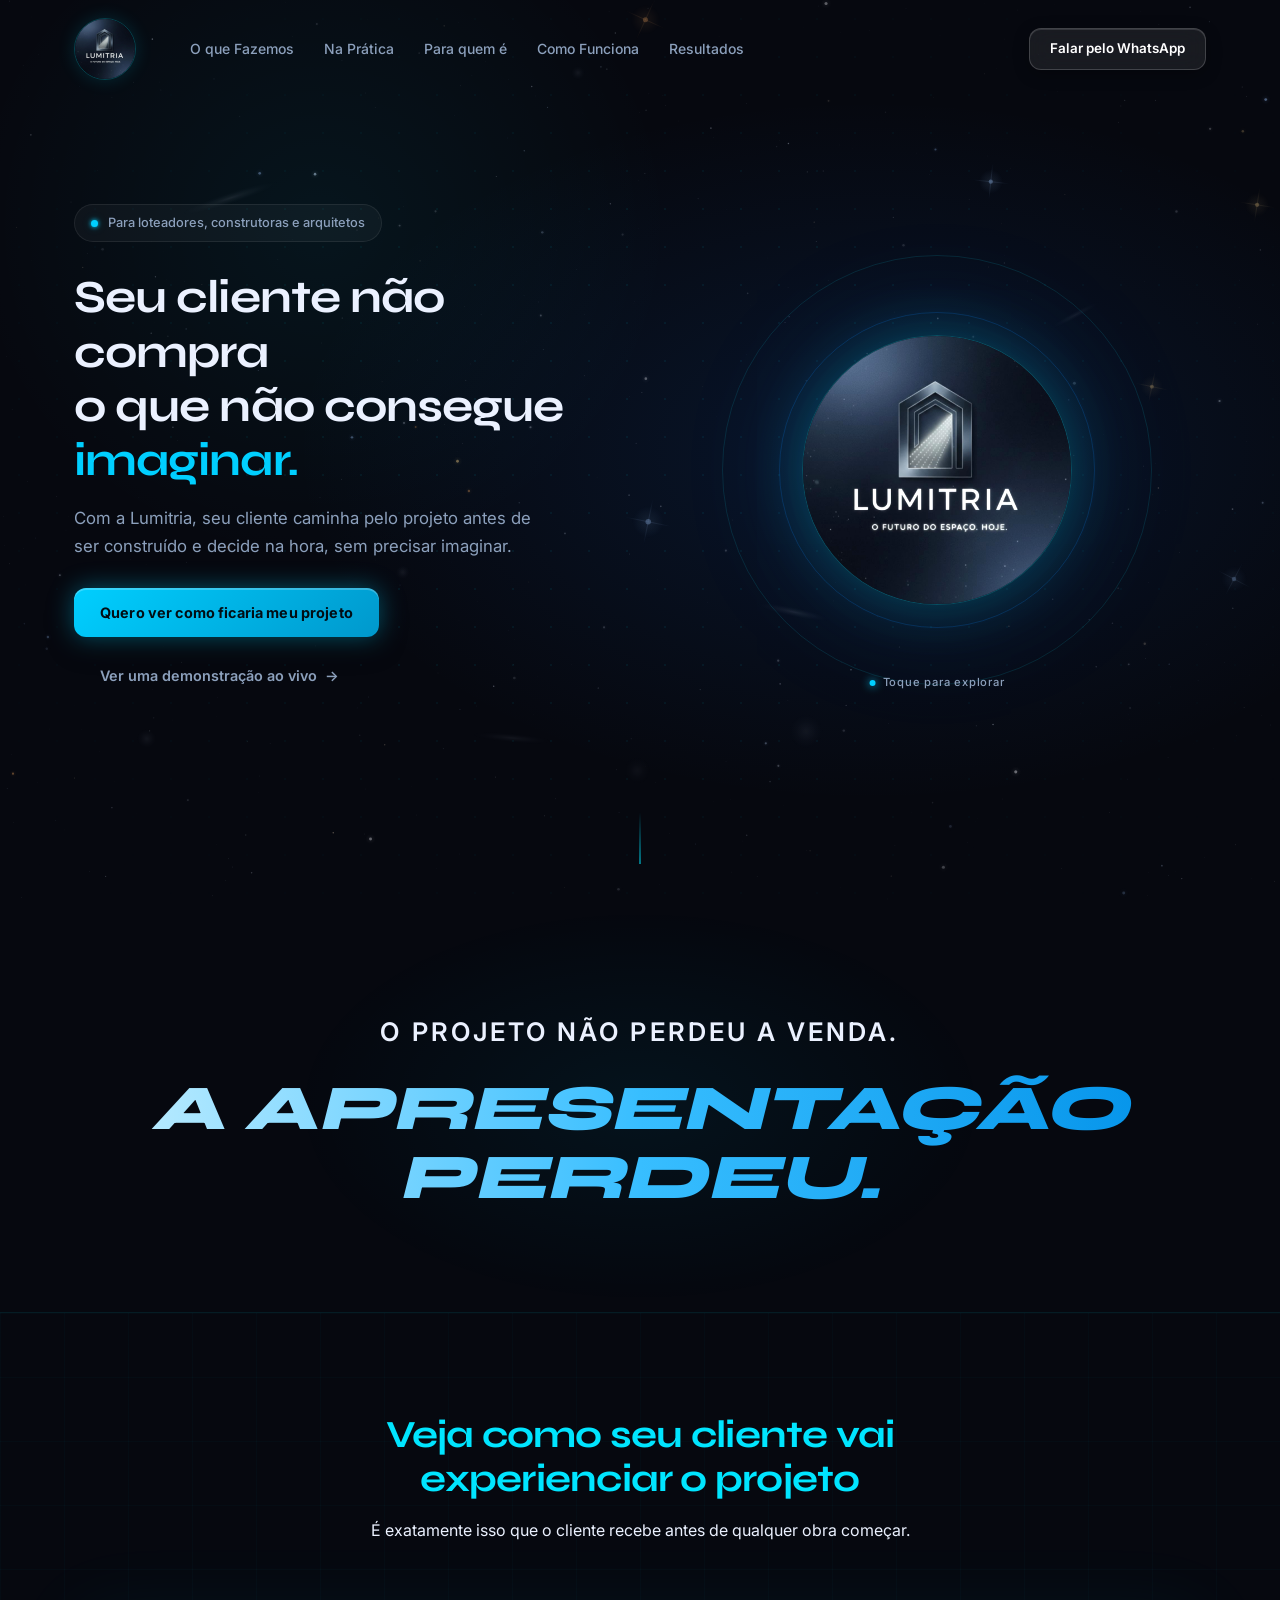
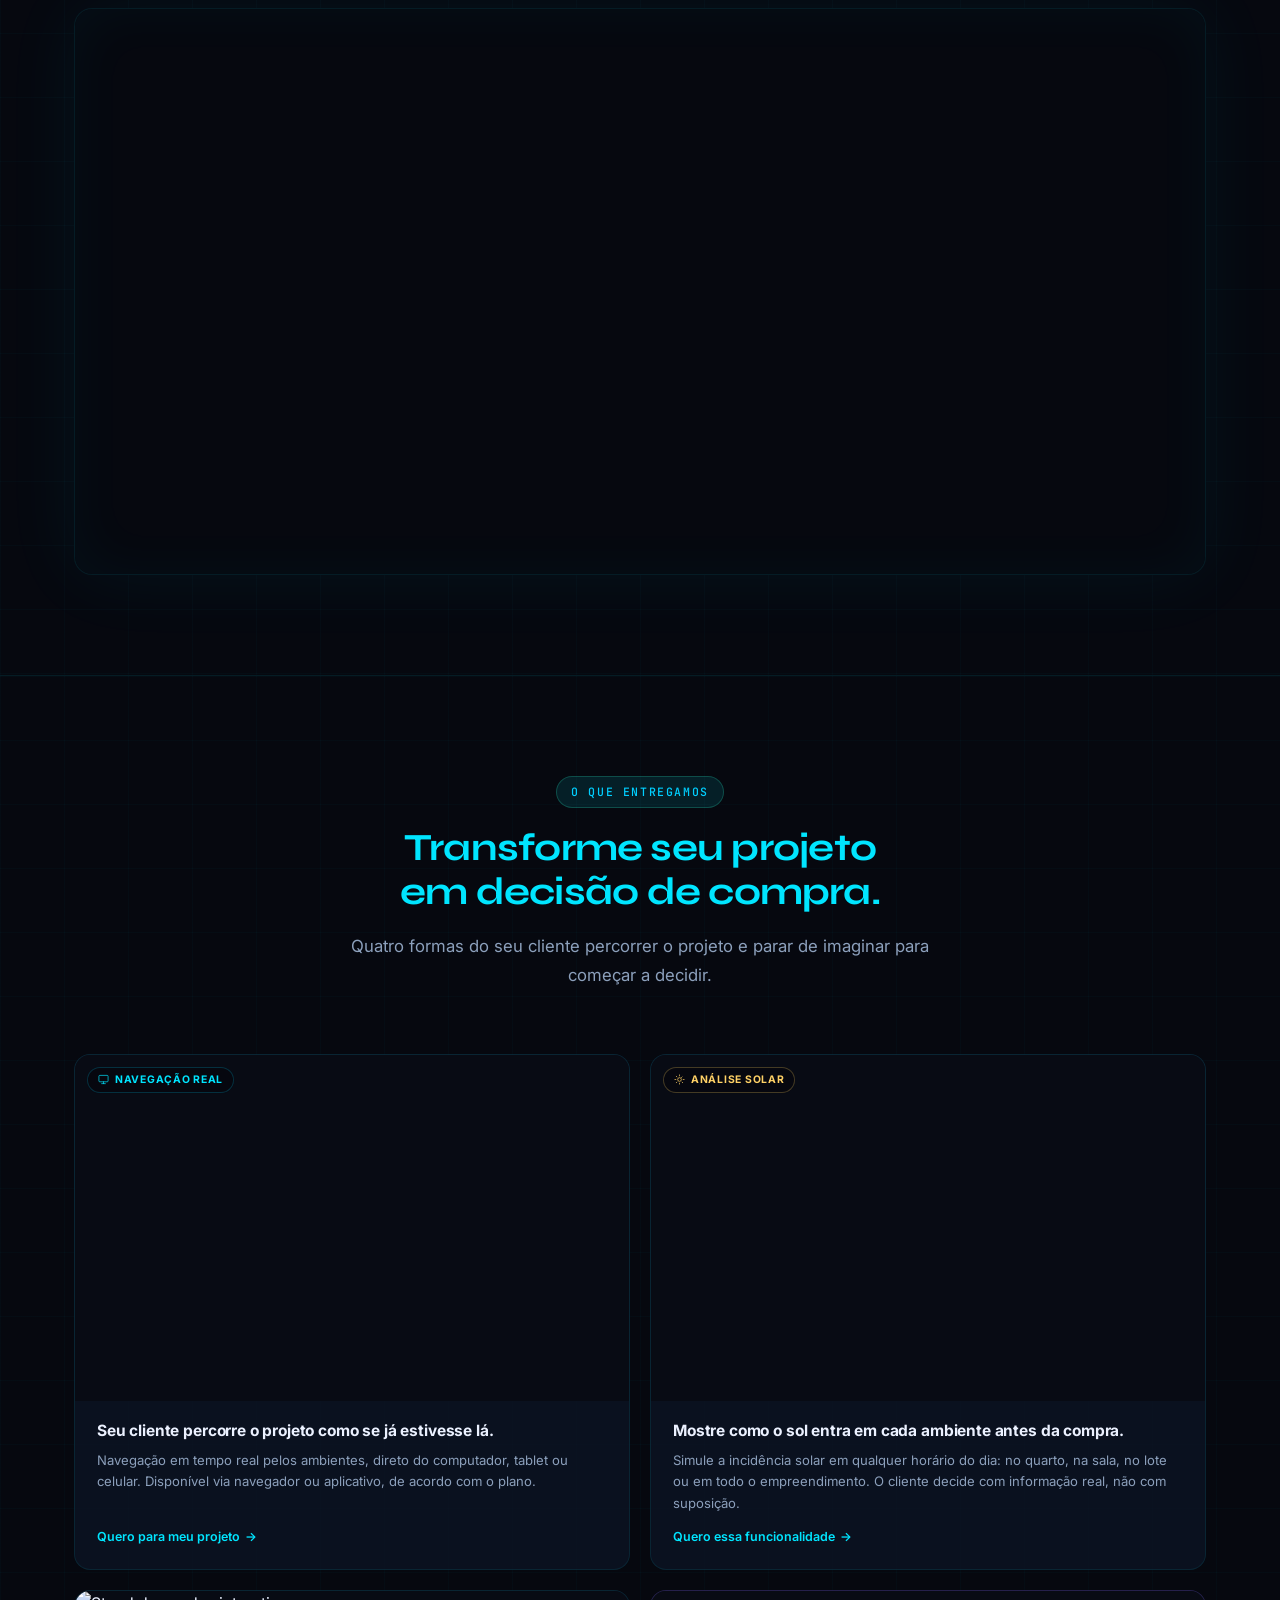
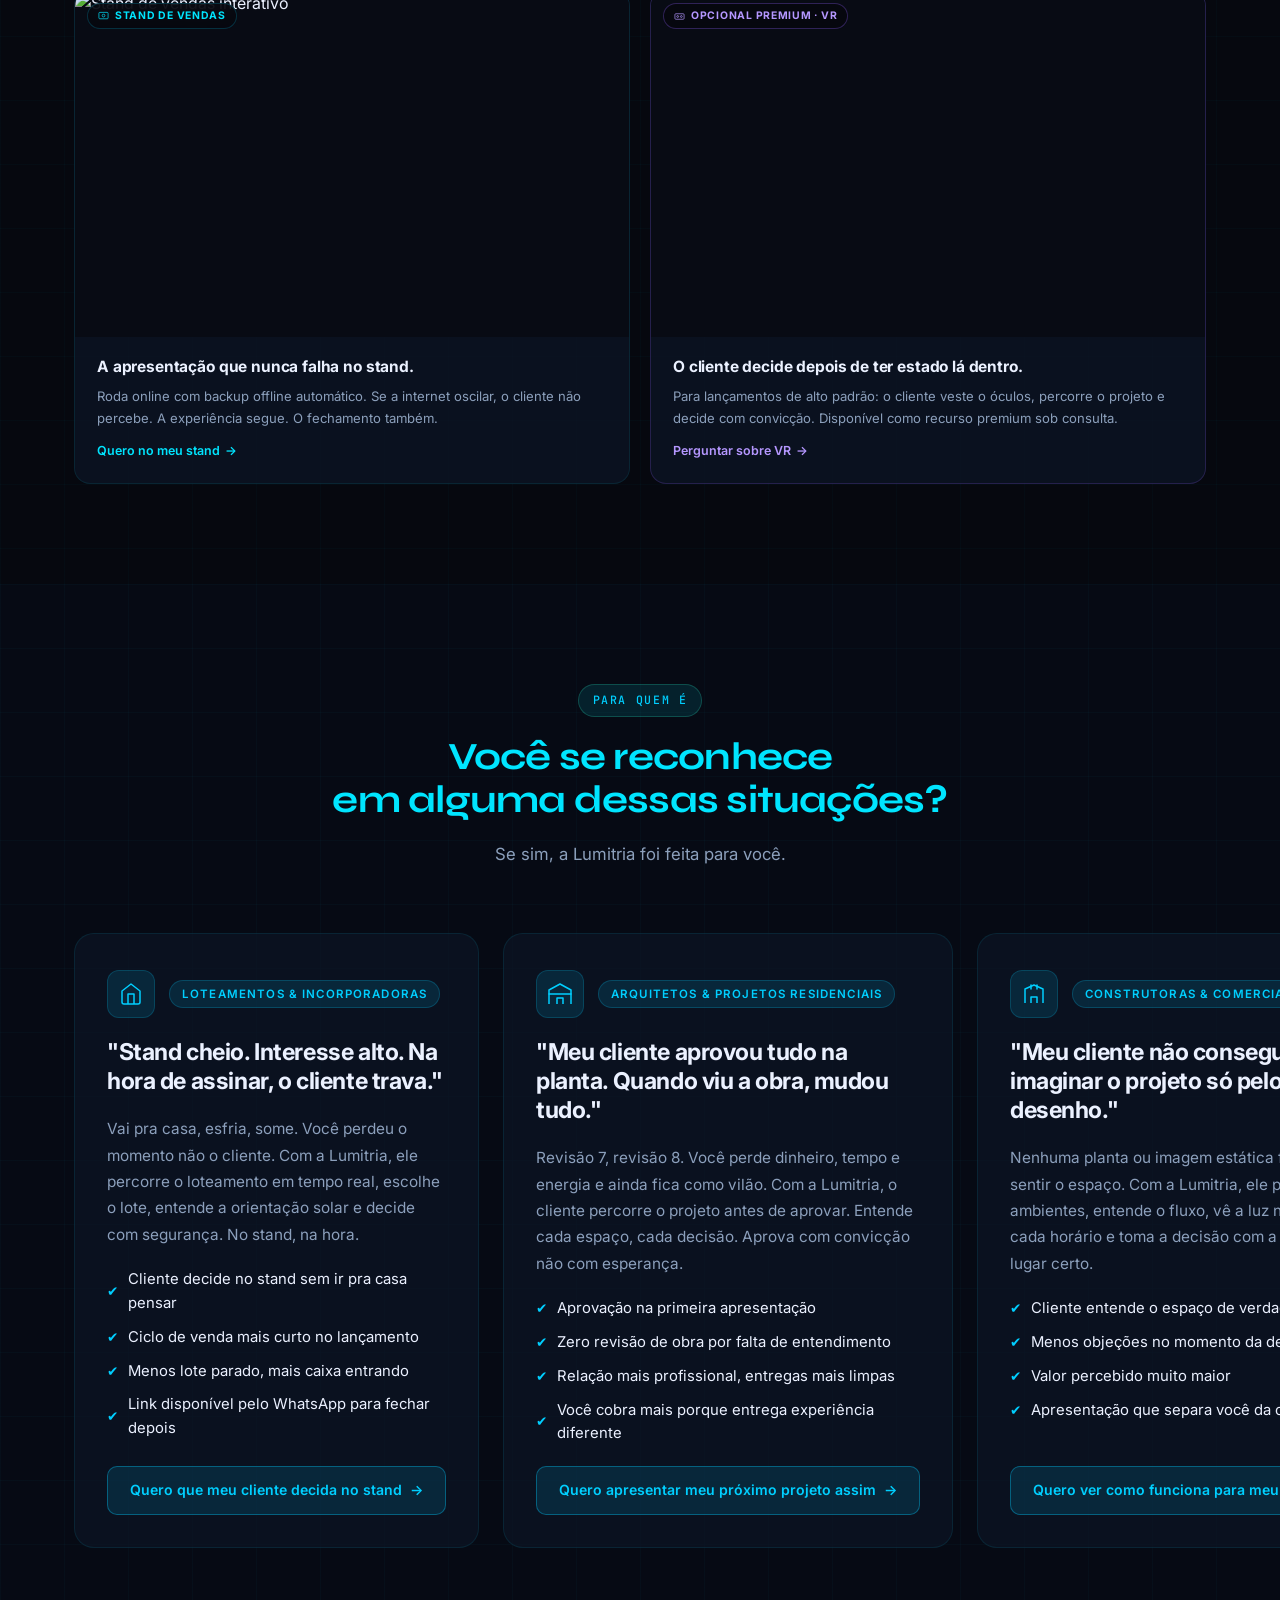
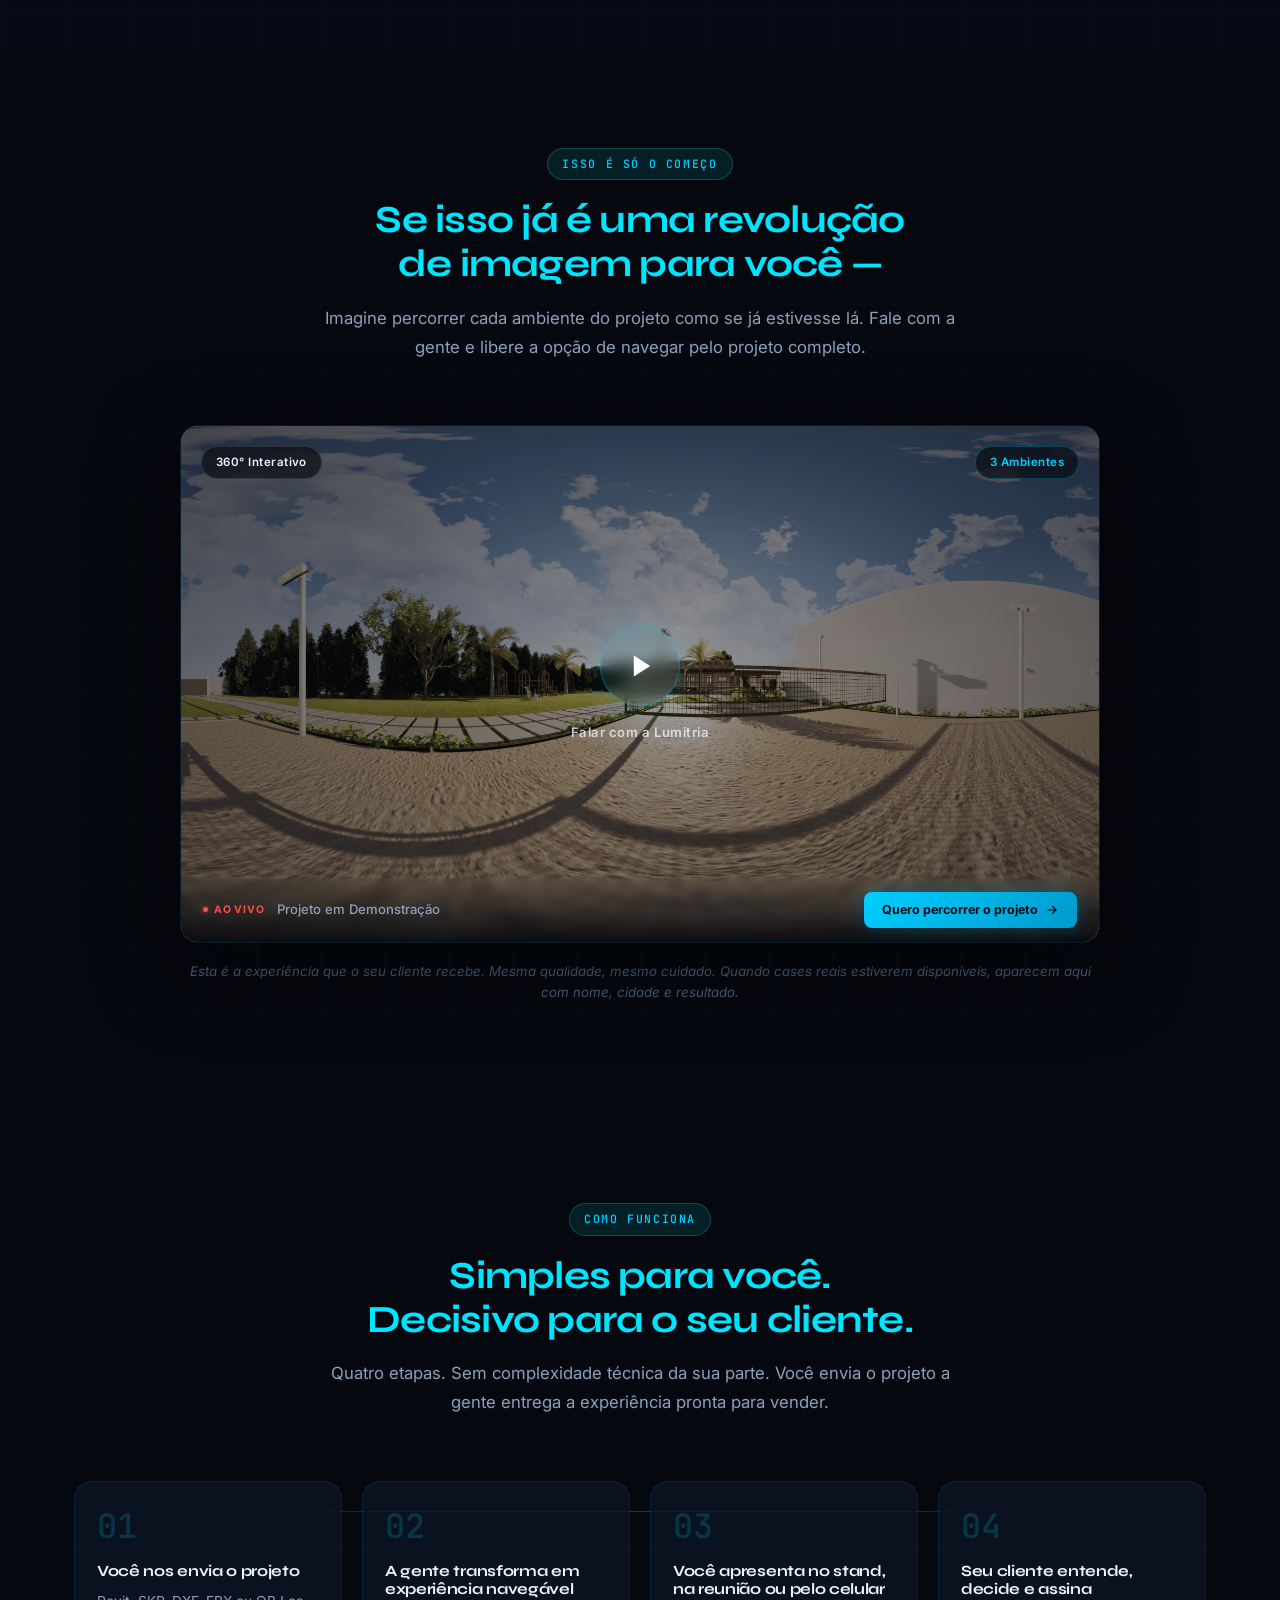
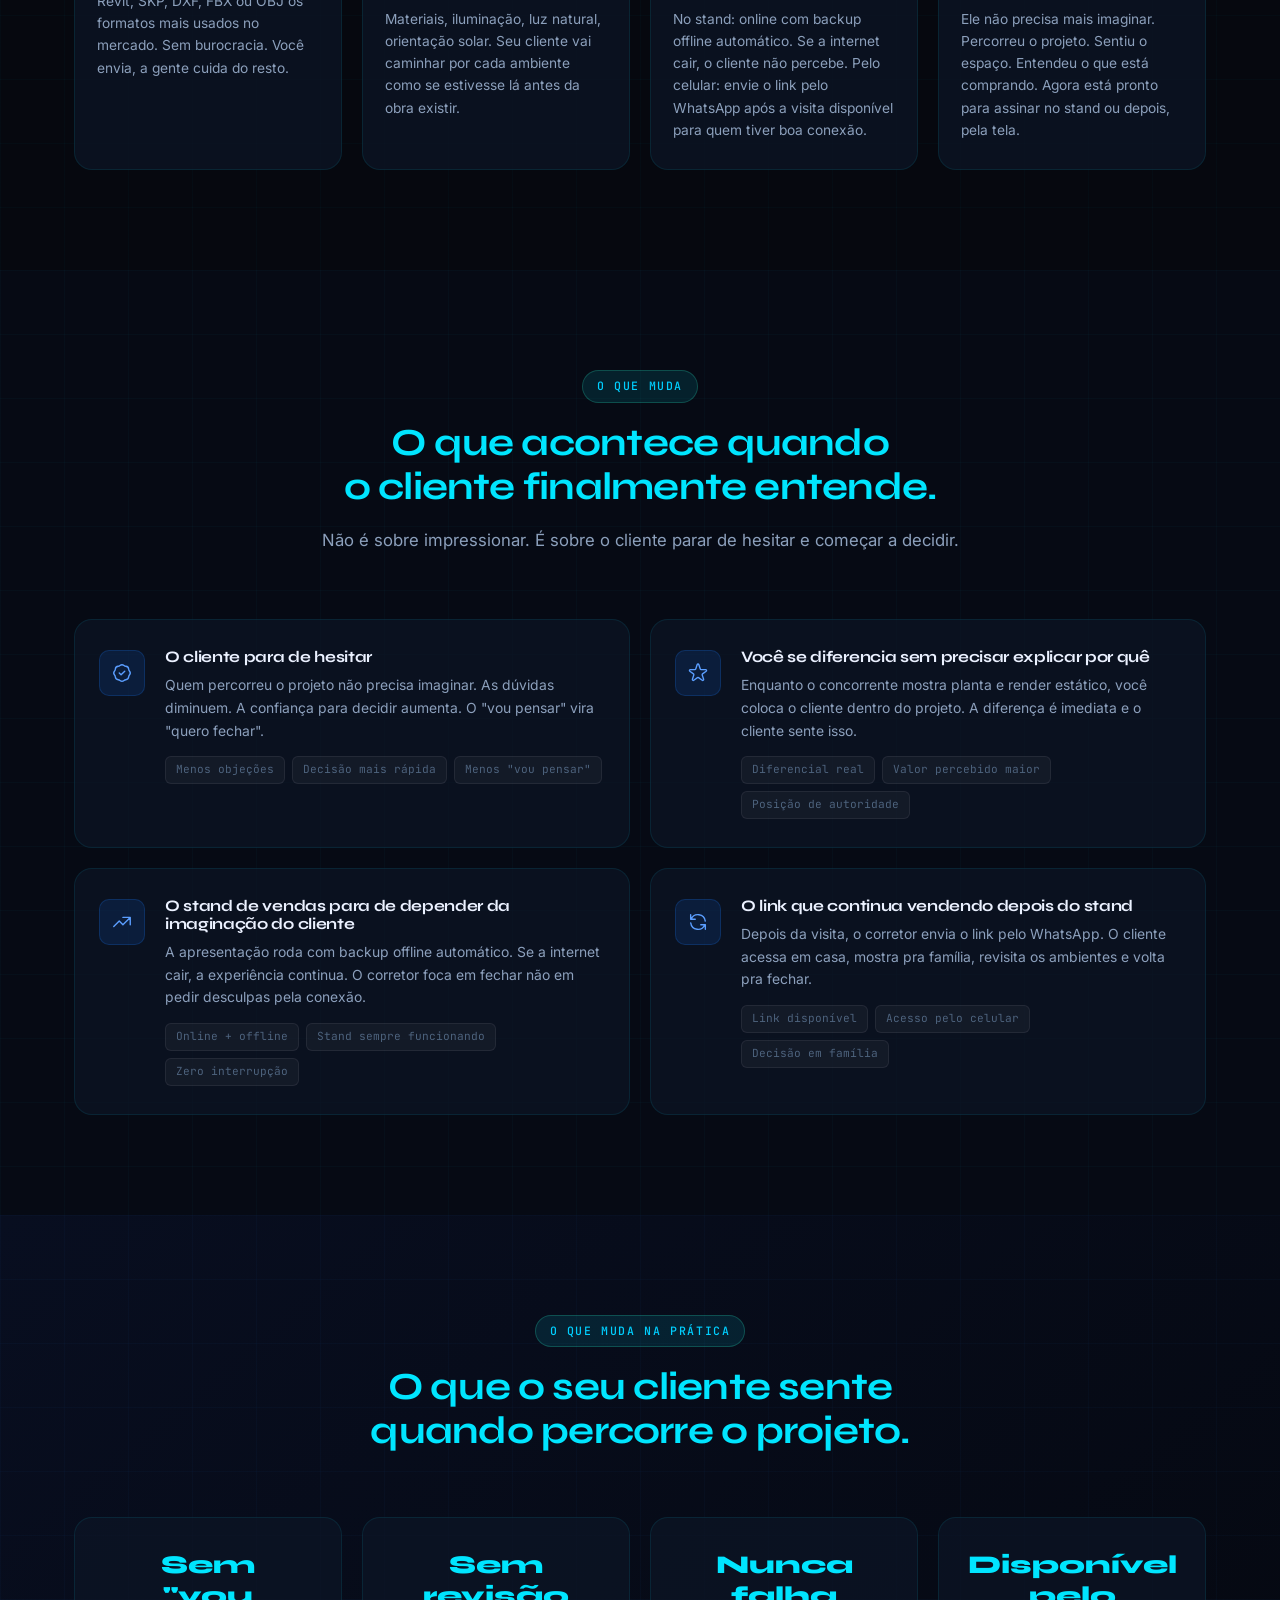
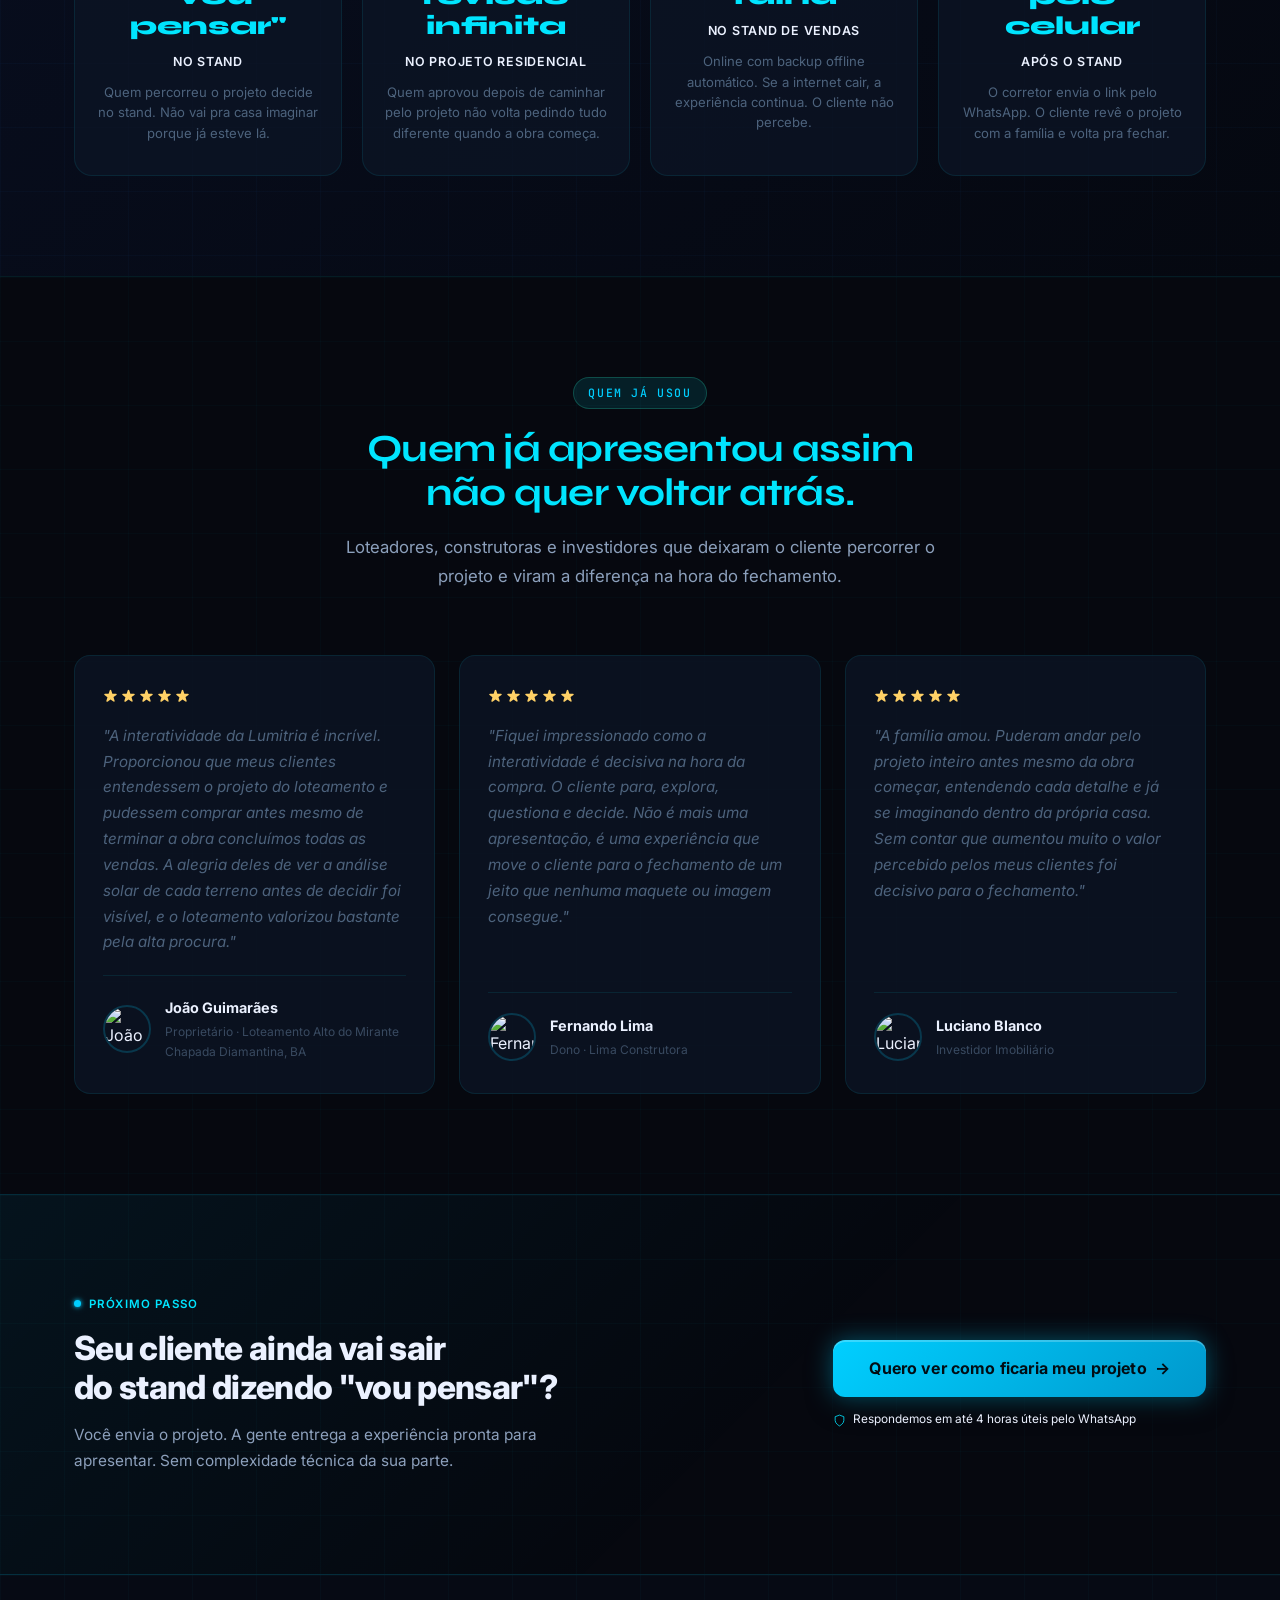
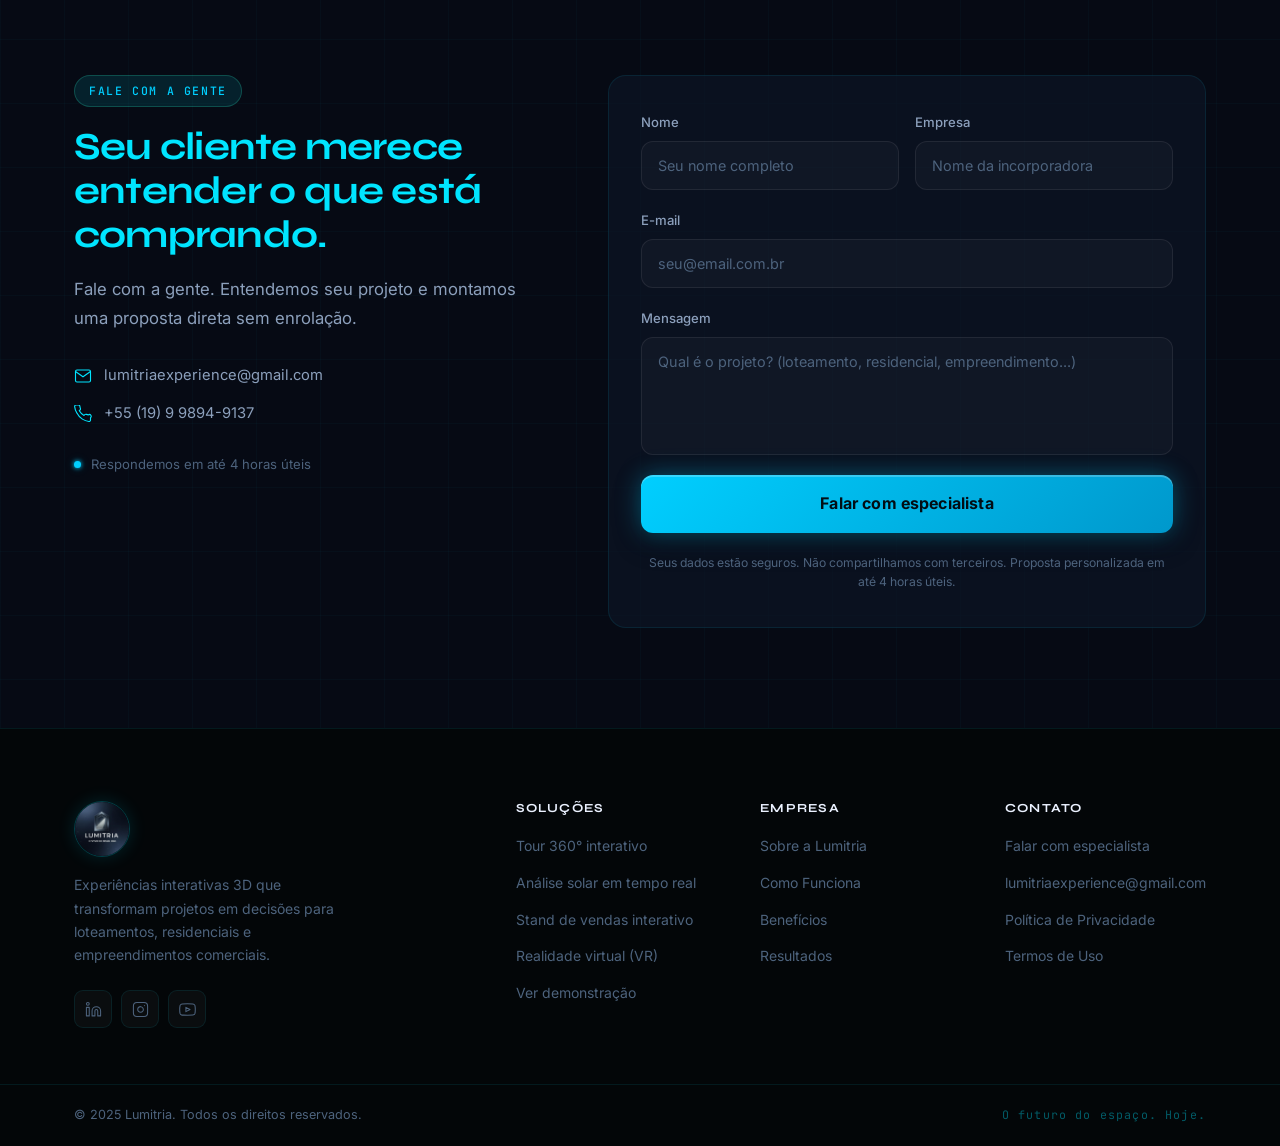
==== commit 46b19738: "feat: visualizador de projeto com tutorial em vídeo, páginas de proposta e atualizações de conteúdo " ====
--- a/index.html
+++ b/index.html
@@ -3,10 +3,15 @@
 <head>
   <meta charset="UTF-8">
   <meta name="viewport" content="width=device-width, initial-scale=1.0">
-  <meta name="description" content="Seu cliente não compra o que não consegue imaginar. A Lumitria permite que ele caminhe pelo projeto antes de ser construído — e decida no stand, sem ir pra casa pensar.">
-  <title>Lumitria — Seu cliente percorre o projeto antes de ser construído</title>
+  <meta name="description" content="Seu cliente não compra o que não consegue imaginar. A Lumitria permite que ele caminhe pelo projeto antes de ser construído e decida no stand, sem ir pra casa pensar.">
+  <title>Lumitria Seu cliente percorre o projeto antes de ser construído</title>
   <link rel="icon" type="image/x-icon" href="para-vriaricone.ico">
   <link rel="shortcut icon" type="image/x-icon" href="para-vriaricone.ico">
+
+  <!-- Pré-conexão Twinmotion: estabelece TCP/TLS antes do clique -->
+  <link rel="dns-prefetch" href="https://twinmotion.unrealengine.com">
+  <link rel="preconnect" href="https://twinmotion.unrealengine.com">
+  <link rel="prefetch" href="https://twinmotion.unrealengine.com/presentation/v3sLu5078RClI64S">
 
   <link rel="preconnect" href="https://fonts.googleapis.com">
   <link rel="preconnect" href="https://fonts.gstatic.com" crossorigin>
@@ -62,7 +67,7 @@
         </h1>
 
         <p class="hero-subtitle">
-          Com a Lumitria, ele caminha pelo projeto antes de ser construído — e decide na hora, sem precisar imaginar.
+          Com a Lumitria, seu cliente caminha pelo projeto antes de ser construído e decide na hora, sem precisar imaginar.
         </p>
 
         <div class="hero-actions">
@@ -90,7 +95,8 @@
           Toque para explorar
         </div>
 
-        <!-- Painel de opções — aparece ao clicar/hover -->
+
+        <!-- Painel de opções aparece ao clicar/hover -->
         <div class="logo-options-panel" id="logoPanel">
           <a href="#contato" class="lopt-card" id="logoOpt1">
             <div class="lopt-card-icon">
@@ -101,7 +107,7 @@
             </div>
             <div class="lopt-card-body">
               <span class="lopt-card-tag">Loteamentos &amp; Incorporadoras</span>
-              <strong class="lopt-card-title">Feche no stand — sem "vou pensar"</strong>
+              <strong class="lopt-card-title">Feche no stand sem "vou pensar"</strong>
               <span class="lopt-card-cta">Falar com especialista →</span>
             </div>
           </a>
@@ -125,13 +131,13 @@
 
     </div>
 
-    <div class="hero-scroll-hint" aria-hidden="true">
+<div class="hero-scroll-hint" aria-hidden="true">
       <div class="scroll-line"></div>
     </div>
   </section>
 
 <!-- ====================================================
-       GANCHO — segundo bloco estratégico
+       GANCHO segundo bloco estratégico
   ==================================================== -->
   <section id="gancho" class="section section-gancho">
     <div class="container">
@@ -143,14 +149,39 @@
   </section>
 
   <!-- ====================================================
-       SHOWCASE — GRID 2×2 DE SOLUÇÕES
+       VÍDEO PROJETO EM MOVIMENTO
+  ==================================================== -->
+  <section id="video-projeto" class="section section-video-projeto">
+    <div class="container">
+      <div class="section-header reveal">
+        <h2 class="section-title">Veja como seu cliente vai experienciar o projeto</h2>
+        <p class="section-sub">É exatamente isso que o cliente recebe antes de qualquer obra começar.</p>
+      </div>
+
+      <div class="video-projeto-wrap reveal">
+        <video
+          class="video-projeto-player"
+          src="https://res.cloudinary.com/dzn9q1rkt/video/upload/v1776713639/video_app_funcioando_dqwfkg.mp4"
+          autoplay
+          muted
+          loop
+          playsinline
+          preload="metadata"
+        ></video>
+        <div class="video-projeto-glow"></div>
+      </div>
+    </div>
+  </section>
+
+  <!-- ====================================================
+       SHOWCASE GRID 2×2 DE SOLUÇÕES
   ==================================================== -->
   <section id="showcase" class="section section-showcase">
     <div class="container">
       <div class="section-header">
         <span class="section-tag">O que entregamos</span>
         <h2 class="section-title">Transforme seu projeto<br>em decisão de compra.</h2>
-        <p class="section-desc">Quatro formas do seu cliente percorrer o projeto — e parar de imaginar para começar a decidir.</p>
+        <p class="section-desc">Quatro formas do seu cliente percorrer o projeto e parar de imaginar para começar a decidir.</p>
       </div>
 
       <div class="showcase-grid reveal">
@@ -158,8 +189,8 @@
         <!-- Card 1: Navegação desktop -->
         <div class="sc-card">
           <div class="sc-media">
-            <video src="https://res.cloudinary.com/dzn9q1rkt/video/upload/v1776433526/WhatsApp_Video_2026-04-17_at_10.43.29_dqf82b.mp4"
-                   poster="https://res.cloudinary.com/dzn9q1rkt/video/upload/so_1/v1776433526/WhatsApp_Video_2026-04-17_at_10.43.29_dqf82b.jpg"
+            <video src="https://res.cloudinary.com/dzn9q1rkt/video/upload/v1776712612/video_lotemanto_aay69b.mp4"
+                   poster="https://res.cloudinary.com/dzn9q1rkt/video/upload/so_1/v1776712612/video_lotemanto_aay69b.jpg"
                    muted loop playsinline preload="none" class="sc-video"></video>
             <span class="sc-chip">
               <svg viewBox="0 0 24 24" fill="none" width="11" height="11"><rect x="2" y="3" width="20" height="14" rx="2" stroke="currentColor" stroke-width="1.5"/><path d="M8 21h8M12 17v4" stroke="currentColor" stroke-width="1.5" stroke-linecap="round"/></svg>
@@ -176,8 +207,8 @@
         <!-- Card 2: Insolação solar -->
         <div class="sc-card">
           <div class="sc-media">
-            <video src="https://res.cloudinary.com/dzn9q1rkt/video/upload/v1776433530/WhatsApp_Video_2026-04-17_at_10.42.03_b8coha.mp4"
-                   poster="https://res.cloudinary.com/dzn9q1rkt/video/upload/so_1/v1776433530/WhatsApp_Video_2026-04-17_at_10.42.03_b8coha.jpg"
+            <video src="https://res.cloudinary.com/dzn9q1rkt/video/upload/v1776713040/video_solar_12_njxemw.mp4"
+                   poster="https://res.cloudinary.com/dzn9q1rkt/video/upload/so_1/v1776713040/video_solar_12_njxemw.jpg"
                    muted loop playsinline preload="none" class="sc-video"></video>
             <span class="sc-chip sc-chip--yellow">
               <svg viewBox="0 0 24 24" fill="none" width="11" height="11"><circle cx="12" cy="12" r="4" stroke="currentColor" stroke-width="1.5"/><path d="M12 2v2M12 20v2M2 12h2M20 12h2M4.93 4.93l1.41 1.41M17.66 17.66l1.41 1.41M17.66 6.34l-1.41 1.41M6.34 17.66l-1.41 1.41" stroke="currentColor" stroke-width="1.5" stroke-linecap="round"/></svg>
@@ -185,7 +216,7 @@
             </span>
           </div>
           <div class="sc-body">
-            <h3>Mostre como o sol entra em cada ambiente — antes da compra.</h3>
+            <h3>Mostre como o sol entra em cada ambiente antes da compra.</h3>
             <p>Simule a incidência solar em qualquer horário do dia: no quarto, na sala, no lote ou em todo o empreendimento. O cliente decide com informação real, não com suposição.</p>
             <a href="#contato" class="sc-link">Quero essa funcionalidade <span>→</span></a>
           </div>
@@ -230,7 +261,7 @@
   </section>
 
 <!-- ====================================================
-       PARA QUEM É — duas trilhas  (movido para cá)
+       PARA QUEM É duas trilhas  (movido para cá)
   ==================================================== -->
   <section id="diferenciais" class="section section-dark">
     <div class="container">
@@ -254,9 +285,9 @@
             <span class="trilha-badge">Loteamentos &amp; Incorporadoras</span>
           </div>
           <h3 class="trilha-title">"Stand cheio. Interesse alto. Na hora de assinar, o cliente trava."</h3>
-          <p class="trilha-desc">Vai pra casa, esfria, some. Você perdeu o momento — não o cliente. Com a Lumitria, ele percorre o loteamento em tempo real, escolhe o lote, entende a orientação solar e decide com segurança. No stand, na hora.</p>
+          <p class="trilha-desc">Vai pra casa, esfria, some. Você perdeu o momento não o cliente. Com a Lumitria, ele percorre o loteamento em tempo real, escolhe o lote, entende a orientação solar e decide com segurança. No stand, na hora.</p>
           <ul class="trilha-benefits">
-            <li><span class="trilha-check">✔</span> Cliente decide no stand — sem ir pra casa pensar</li>
+            <li><span class="trilha-check">✔</span> Cliente decide no stand sem ir pra casa pensar</li>
             <li><span class="trilha-check">✔</span> Ciclo de venda mais curto no lançamento</li>
             <li><span class="trilha-check">✔</span> Menos lote parado, mais caixa entrando</li>
             <li><span class="trilha-check">✔</span> Link disponível pelo WhatsApp para fechar depois</li>
@@ -277,7 +308,7 @@
             <span class="trilha-badge">Arquitetos &amp; Projetos Residenciais</span>
           </div>
           <h3 class="trilha-title">"Meu cliente aprovou tudo na planta. Quando viu a obra, mudou tudo."</h3>
-          <p class="trilha-desc">Revisão 7, revisão 8. Você perde dinheiro, tempo e energia — e ainda fica como vilão. Com a Lumitria, o cliente percorre o projeto antes de aprovar. Entende cada espaço, cada decisão. Aprova com convicção — não com esperança.</p>
+          <p class="trilha-desc">Revisão 7, revisão 8. Você perde dinheiro, tempo e energia e ainda fica como vilão. Com a Lumitria, o cliente percorre o projeto antes de aprovar. Entende cada espaço, cada decisão. Aprova com convicção não com esperança.</p>
           <ul class="trilha-benefits">
             <li><span class="trilha-check">✔</span> Aprovação na primeira apresentação</li>
             <li><span class="trilha-check">✔</span> Zero revisão de obra por falta de entendimento</li>
@@ -300,7 +331,7 @@
             <span class="trilha-badge">Construtoras &amp; Comercial</span>
           </div>
           <h3 class="trilha-title">"Meu cliente não consegue imaginar o projeto só pelo desenho."</h3>
-          <p class="trilha-desc">Nenhuma planta ou imagem estática faz o cliente sentir o espaço. Com a Lumitria, ele percorre os ambientes, entende o fluxo, vê a luz natural em cada horário — e toma a decisão com a cabeça no lugar certo.</p>
+          <p class="trilha-desc">Nenhuma planta ou imagem estática faz o cliente sentir o espaço. Com a Lumitria, ele percorre os ambientes, entende o fluxo, vê a luz natural em cada horário e toma a decisão com a cabeça no lugar certo.</p>
           <ul class="trilha-benefits">
             <li><span class="trilha-check">✔</span> Cliente entende o espaço de verdade</li>
             <li><span class="trilha-check">✔</span> Menos objeções no momento da decisão</li>
@@ -320,9 +351,9 @@
   <section id="demo" class="section section-video">
     <div class="container">
       <div class="section-header">
-        <span class="section-tag">Experimente agora</span>
-        <h2 class="section-title">Navegue por um projeto real —<br>como seu cliente vai navegar.</h2>
-        <p class="section-desc">O que você vai ver aqui é o que seu cliente recebe. Construído com o mesmo cuidado de cada projeto que entregamos. Experimente antes de decidir.</p>
+        <span class="section-tag">Isso é só o começo</span>
+        <h2 class="section-title">Se isso já é uma revolução<br>de imagem para você —</h2>
+        <p class="section-desc">Imagine percorrer cada ambiente do projeto como se já estivesse lá. Fale com a gente e libere a opção de navegar pelo projeto completo.</p>
       </div>
 
       <div class="tour-preview-wrap">
@@ -341,13 +372,13 @@
           <!-- CTA central -->
           <div class="tour-preview-cta">
             <div class="tour-play-ring">
-              <div class="tour-play-btn" onclick="window.location.href='tour.html'">
+              <div class="tour-play-btn" onclick="window.open('https://wa.me/5519998949137?text=Ol%C3%A1%2C%20quero%20liberar%20a%20op%C3%A7%C3%A3o%20de%20percorrer%20o%20projeto%20completo.','_blank')">
                 <svg viewBox="0 0 24 24" fill="none" width="28" height="28">
                   <path d="M5 3l14 9-14 9V3z" fill="currentColor"/>
                 </svg>
               </div>
             </div>
-            <p class="tour-preview-label">Iniciar tour interativo</p>
+            <p class="tour-preview-label">Falar com a Lumitria</p>
           </div>
 
           <!-- Barra inferior -->
@@ -359,8 +390,8 @@
               </span>
               <span class="tour-preview-title">Projeto em Demonstração</span>
             </div>
-            <a href="tour.html" class="btn-tour-open">
-              Entrar na experiência
+            <a href="https://wa.me/5519998949137?text=Ol%C3%A1%2C%20quero%20liberar%20a%20op%C3%A7%C3%A3o%20de%20percorrer%20o%20projeto%20completo." target="_blank" rel="noopener" class="btn-tour-open">
+              Quero percorrer o projeto
               <svg viewBox="0 0 24 24" fill="none" width="14" height="14">
                 <path d="M5 12h14M13 6l6 6-6 6" stroke="currentColor" stroke-width="2" stroke-linecap="round" stroke-linejoin="round"/>
               </svg>
@@ -369,7 +400,7 @@
 
         </div>
         <p class="video-caption">
-          Esta é a experiência que o seu cliente recebe. Mesma qualidade, mesmo cuidado. Quando cases reais estiverem disponíveis, aparecem aqui — com nome, cidade e resultado.
+          Esta é a experiência que o seu cliente recebe. Mesma qualidade, mesmo cuidado. Quando cases reais estiverem disponíveis, aparecem aqui com nome, cidade e resultado.
         </p>
       </div>
     </div>
@@ -383,7 +414,7 @@
       <div class="section-header">
         <span class="section-tag">Como funciona</span>
         <h2 class="section-title">Simples para você.<br>Decisivo para o seu cliente.</h2>
-        <p class="section-desc">Quatro etapas. Sem complexidade técnica da sua parte. Você envia o projeto — a gente entrega a experiência pronta para vender.</p>
+        <p class="section-desc">Quatro etapas. Sem complexidade técnica da sua parte. Você envia o projeto a gente entrega a experiência pronta para vender.</p>
       </div>
 
       <div class="process-steps">
@@ -392,7 +423,7 @@
           <div class="step-num">01</div>
           <div class="step-content">
             <h3>Você nos envia o projeto</h3>
-            <p>Revit, SKP, DXF, FBX ou OBJ — os formatos mais usados no mercado. Sem burocracia. Você envia, a gente cuida do resto.</p>
+            <p>Revit, SKP, DXF, FBX ou OBJ os formatos mais usados no mercado. Sem burocracia. Você envia, a gente cuida do resto.</p>
           </div>
         </div>
 
@@ -400,15 +431,15 @@
           <div class="step-num">02</div>
           <div class="step-content">
             <h3>A gente transforma em experiência navegável</h3>
-            <p>Materiais, iluminação, luz natural, orientação solar. Seu cliente vai caminhar por cada ambiente como se estivesse lá — antes da obra existir.</p>
+            <p>Materiais, iluminação, luz natural, orientação solar. Seu cliente vai caminhar por cada ambiente como se estivesse lá antes da obra existir.</p>
           </div>
         </div>
 
         <div class="process-step reveal">
           <div class="step-num">03</div>
           <div class="step-content">
-            <h3>Você apresenta — no stand, na reunião ou pelo celular</h3>
-            <p>No stand: online com backup offline automático. Se a internet cair, o cliente não percebe. Pelo celular: envie o link pelo WhatsApp após a visita — disponível para quem tiver boa conexão.</p>
+            <h3>Você apresenta no stand, na reunião ou pelo celular</h3>
+            <p>No stand: online com backup offline automático. Se a internet cair, o cliente não percebe. Pelo celular: envie o link pelo WhatsApp após a visita disponível para quem tiver boa conexão.</p>
           </div>
         </div>
 
@@ -416,7 +447,7 @@
           <div class="step-num">04</div>
           <div class="step-content">
             <h3>Seu cliente entende, decide e assina</h3>
-            <p>Ele não precisa mais imaginar. Percorreu o projeto. Sentiu o espaço. Entendeu o que está comprando. Agora está pronto para assinar — no stand ou depois, pela tela.</p>
+            <p>Ele não precisa mais imaginar. Percorreu o projeto. Sentiu o espaço. Entendeu o que está comprando. Agora está pronto para assinar no stand ou depois, pela tela.</p>
           </div>
         </div>
 
@@ -432,7 +463,7 @@
       <div class="section-header">
         <span class="section-tag">O que muda</span>
         <h2 class="section-title">O que acontece quando<br>o cliente finalmente entende.</h2>
-        <p class="section-desc">Não é sobre impressionar. É sobre o cliente parar de hesitar — e começar a decidir.</p>
+        <p class="section-desc">Não é sobre impressionar. É sobre o cliente parar de hesitar e começar a decidir.</p>
       </div>
 
       <div class="tech-grid">
@@ -460,7 +491,7 @@
           </div>
           <div>
             <h3>Você se diferencia sem precisar explicar por quê</h3>
-            <p>Enquanto o concorrente mostra planta e render estático, você coloca o cliente dentro do projeto. A diferença é imediata — e o cliente sente isso.</p>
+            <p>Enquanto o concorrente mostra planta e render estático, você coloca o cliente dentro do projeto. A diferença é imediata e o cliente sente isso.</p>
             <div class="tech-tags">
               <span>Diferencial real</span><span>Valor percebido maior</span><span>Posição de autoridade</span>
             </div>
@@ -475,7 +506,7 @@
           </div>
           <div>
             <h3>O stand de vendas para de depender da imaginação do cliente</h3>
-            <p>A apresentação roda com backup offline automático. Se a internet cair, a experiência continua. O corretor foca em fechar — não em pedir desculpas pela conexão.</p>
+            <p>A apresentação roda com backup offline automático. Se a internet cair, a experiência continua. O corretor foca em fechar não em pedir desculpas pela conexão.</p>
             <div class="tech-tags">
               <span>Online + offline</span><span>Stand sempre funcionando</span><span>Zero interrupção</span>
             </div>
@@ -490,7 +521,7 @@
           </div>
           <div>
             <h3>O link que continua vendendo depois do stand</h3>
-            <p>Depois da visita, o corretor envia o link pelo WhatsApp. O cliente acessa em casa, mostra pra família, revisita os ambientes — e volta pra fechar.</p>
+            <p>Depois da visita, o corretor envia o link pelo WhatsApp. O cliente acessa em casa, mostra pra família, revisita os ambientes e volta pra fechar.</p>
             <div class="tech-tags">
               <span>Link disponível</span><span>Acesso pelo celular</span><span>Decisão em família</span>
             </div>
@@ -516,7 +547,7 @@
         <div class="stat-card reveal">
           <span class="stat-value" style="font-size:1.6rem; line-height:1.2">Sem<br>"vou pensar"</span>
           <span class="stat-label">No stand</span>
-          <p class="stat-desc">Quem percorreu o projeto decide no stand. Não vai pra casa imaginar — porque já esteve lá.</p>
+          <p class="stat-desc">Quem percorreu o projeto decide no stand. Não vai pra casa imaginar porque já esteve lá.</p>
         </div>
 
         <div class="stat-card reveal">
@@ -549,7 +580,7 @@
       <div class="section-header">
         <span class="section-tag">Quem já usou</span>
         <h2 class="section-title">Quem já apresentou assim<br>não quer voltar atrás.</h2>
-        <p class="section-desc">Loteadores, construtoras e investidores que deixaram o cliente percorrer o projeto — e viram a diferença na hora do fechamento.</p>
+        <p class="section-desc">Loteadores, construtoras e investidores que deixaram o cliente percorrer o projeto e viram a diferença na hora do fechamento.</p>
       </div>
 
       <div class="testi-grid">
@@ -563,12 +594,12 @@
             <svg viewBox="0 0 20 20" fill="currentColor" width="15" height="15"><path d="M9.049 2.927c.3-.921 1.603-.921 1.902 0l1.286 3.957a1 1 0 00.95.69h4.162c.969 0 1.371 1.24.588 1.81l-3.368 2.448a1 1 0 00-.364 1.118l1.286 3.957c.3.921-.755 1.688-1.538 1.118L10 15.347l-3.953 2.878c-.783.57-1.838-.197-1.538-1.118l1.286-3.957a1 1 0 00-.364-1.118L2.063 9.384c-.783-.57-.38-1.81.588-1.81h4.162a1 1 0 00.95-.69L9.049 2.927z"/></svg>
             <svg viewBox="0 0 20 20" fill="currentColor" width="15" height="15"><path d="M9.049 2.927c.3-.921 1.603-.921 1.902 0l1.286 3.957a1 1 0 00.95.69h4.162c.969 0 1.371 1.24.588 1.81l-3.368 2.448a1 1 0 00-.364 1.118l1.286 3.957c.3.921-.755 1.688-1.538 1.118L10 15.347l-3.953 2.878c-.783.57-1.838-.197-1.538-1.118l1.286-3.957a1 1 0 00-.364-1.118L2.063 9.384c-.783-.57-.38-1.81.588-1.81h4.162a1 1 0 00.95-.69L9.049 2.927z"/></svg>
           </div>
-          <p class="testi-text">"A interatividade da Lumitria é incrível. Proporcionou que meus clientes entendessem o projeto do loteamento e pudessem comprar antes mesmo de terminar a obra — concluímos todas as vendas. A alegria deles de ver a análise solar de cada terreno antes de decidir foi visível, e o loteamento valorizou bastante pela alta procura."</p>
+          <p class="testi-text">"A interatividade da Lumitria é incrível. Proporcionou que meus clientes entendessem o projeto do loteamento e pudessem comprar antes mesmo de terminar a obra concluímos todas as vendas. A alegria deles de ver a análise solar de cada terreno antes de decidir foi visível, e o loteamento valorizou bastante pela alta procura."</p>
           <div class="testi-author">
             <img src="https://ui-avatars.com/api/?name=Joao+Guimaraes&background=0a0e1a&color=00CFFF&size=80&bold=true&font-size=0.38&rounded=true" alt="João Guimarães" class="testi-avatar">
             <div class="testi-info">
               <span class="testi-name">João Guimarães</span>
-              <span class="testi-role">Proprietário · Loteamento Alto do Mirante — Chapada Diamantina, BA</span>
+              <span class="testi-role">Proprietário · Loteamento Alto do Mirante Chapada Diamantina, BA</span>
             </div>
           </div>
         </div>
@@ -582,7 +613,7 @@
             <svg viewBox="0 0 20 20" fill="currentColor" width="15" height="15"><path d="M9.049 2.927c.3-.921 1.603-.921 1.902 0l1.286 3.957a1 1 0 00.95.69h4.162c.969 0 1.371 1.24.588 1.81l-3.368 2.448a1 1 0 00-.364 1.118l1.286 3.957c.3.921-.755 1.688-1.538 1.118L10 15.347l-3.953 2.878c-.783.57-1.838-.197-1.538-1.118l1.286-3.957a1 1 0 00-.364-1.118L2.063 9.384c-.783-.57-.38-1.81.588-1.81h4.162a1 1 0 00.95-.69L9.049 2.927z"/></svg>
             <svg viewBox="0 0 20 20" fill="currentColor" width="15" height="15"><path d="M9.049 2.927c.3-.921 1.603-.921 1.902 0l1.286 3.957a1 1 0 00.95.69h4.162c.969 0 1.371 1.24.588 1.81l-3.368 2.448a1 1 0 00-.364 1.118l1.286 3.957c.3.921-.755 1.688-1.538 1.118L10 15.347l-3.953 2.878c-.783.57-1.838-.197-1.538-1.118l1.286-3.957a1 1 0 00-.364-1.118L2.063 9.384c-.783-.57-.38-1.81.588-1.81h4.162a1 1 0 00.95-.69L9.049 2.927z"/></svg>
           </div>
-          <p class="testi-text">"Fiquei impressionado como a interatividade é decisiva na hora da compra. O cliente para, explora, questiona — e decide. Não é mais uma apresentação, é uma experiência que move o cliente para o fechamento de um jeito que nenhuma maquete ou imagem consegue."</p>
+          <p class="testi-text">"Fiquei impressionado como a interatividade é decisiva na hora da compra. O cliente para, explora, questiona e decide. Não é mais uma apresentação, é uma experiência que move o cliente para o fechamento de um jeito que nenhuma maquete ou imagem consegue."</p>
           <div class="testi-author">
             <img src="https://ui-avatars.com/api/?name=Fernando+Lima&background=0a0e1a&color=00CFFF&size=80&bold=true&font-size=0.38&rounded=true" alt="Fernando Lima" class="testi-avatar">
             <div class="testi-info">
@@ -601,7 +632,7 @@
             <svg viewBox="0 0 20 20" fill="currentColor" width="15" height="15"><path d="M9.049 2.927c.3-.921 1.603-.921 1.902 0l1.286 3.957a1 1 0 00.95.69h4.162c.969 0 1.371 1.24.588 1.81l-3.368 2.448a1 1 0 00-.364 1.118l1.286 3.957c.3.921-.755 1.688-1.538 1.118L10 15.347l-3.953 2.878c-.783.57-1.838-.197-1.538-1.118l1.286-3.957a1 1 0 00-.364-1.118L2.063 9.384c-.783-.57-.38-1.81.588-1.81h4.162a1 1 0 00.95-.69L9.049 2.927z"/></svg>
             <svg viewBox="0 0 20 20" fill="currentColor" width="15" height="15"><path d="M9.049 2.927c.3-.921 1.603-.921 1.902 0l1.286 3.957a1 1 0 00.95.69h4.162c.969 0 1.371 1.24.588 1.81l-3.368 2.448a1 1 0 00-.364 1.118l1.286 3.957c.3.921-.755 1.688-1.538 1.118L10 15.347l-3.953 2.878c-.783.57-1.838-.197-1.538-1.118l1.286-3.957a1 1 0 00-.364-1.118L2.063 9.384c-.783-.57-.38-1.81.588-1.81h4.162a1 1 0 00.95-.69L9.049 2.927z"/></svg>
           </div>
-          <p class="testi-text">"A família amou. Puderam andar pelo projeto inteiro antes mesmo da obra começar, entendendo cada detalhe e já se imaginando dentro da própria casa. Sem contar que aumentou muito o valor percebido pelos meus clientes — foi decisivo para o fechamento."</p>
+          <p class="testi-text">"A família amou. Puderam andar pelo projeto inteiro antes mesmo da obra começar, entendendo cada detalhe e já se imaginando dentro da própria casa. Sem contar que aumentou muito o valor percebido pelos meus clientes foi decisivo para o fechamento."</p>
           <div class="testi-author">
             <img src="https://ui-avatars.com/api/?name=Luciano+Blanco&background=0a0e1a&color=00CFFF&size=80&bold=true&font-size=0.38&rounded=true" alt="Luciano Blanco" class="testi-avatar">
             <div class="testi-info">
@@ -650,7 +681,7 @@
         <div class="contact-content">
           <span class="section-tag">Fale com a gente</span>
           <h2 class="section-title">Seu cliente merece<br>entender o que está comprando.</h2>
-          <p class="section-desc">Fale com a gente. Entendemos seu projeto e montamos uma proposta direta — sem enrolação.</p>
+          <p class="section-desc">Fale com a gente. Entendemos seu projeto e montamos uma proposta direta sem enrolação.</p>
 
           <ul class="contact-info">
             <li>
@@ -711,7 +742,7 @@
         <a href="#" class="logo">
           <img src="assets/images/logo-lumitria.png" alt="Lumitria" class="logo-img">
         </a>
-        <p>Experiências interativas 3D que transformam projetos em decisões — para loteamentos, residenciais e empreendimentos comerciais.</p>
+        <p>Experiências interativas 3D que transformam projetos em decisões para loteamentos, residenciais e empreendimentos comerciais.</p>
         <div class="footer-social">
           <a href="#" aria-label="LinkedIn" class="social-link">
             <svg viewBox="0 0 24 24" fill="none" width="17" height="17">
@@ -777,5 +808,24 @@
   </footer>
 
   <script src="js/script.js"></script>
+  <script>
+    // Pré-carrega o Twinmotion quando o usuário passa o mouse no card
+    (function () {
+      var frame = document.getElementById('demoFrame');
+      var url = 'https://twinmotion.unrealengine.com/presentation/v3sLu5078RClI64S';
+      var prefetched = false;
+      if (!frame) return;
+      frame.addEventListener('mouseenter', function () {
+        if (prefetched) return;
+        prefetched = true;
+        var link = document.createElement('link');
+        link.rel = 'prefetch';
+        link.href = url;
+        document.head.appendChild(link);
+        // warm up a fetch too so the page starts downloading
+        fetch(url, { mode: 'no-cors', credentials: 'omit' }).catch(function(){});
+      }, { once: true });
+    })();
+  </script>
 </body>
 </html>
--- a/css/main.css
+++ b/css/main.css
@@ -213,13 +213,12 @@
 /* Ghost / outline */
 .btn-ghost {
   color: var(--text-2);
-  border: 1px solid rgba(255,255,255,0.1);
+  border: none;
   background: transparent;
 }
 .btn-ghost:hover {
   color: var(--text);
-  border-color: var(--cyan);
-  background: var(--cyan-dim);
+  background: transparent;
 }
 
 /* Nav CTA */
@@ -3068,6 +3067,51 @@
 }
 
 /* ============================================================
+   VÍDEO PROJETO
+   ============================================================ */
+.section-video-projeto {
+  border-top: 1px solid var(--border);
+}
+
+.video-projeto-wrap {
+  position: relative;
+  width: 100%;
+  border-radius: var(--radius-lg);
+  overflow: hidden;
+  border: 1px solid var(--border);
+  background: #06080F;
+  box-shadow: 0 0 80px rgba(0,229,255,0.06);
+}
+
+.video-projeto-player {
+  width: 100%;
+  display: block;
+  object-fit: cover;
+}
+
+.video-projeto-glow {
+  position: absolute;
+  inset: 0;
+  pointer-events: none;
+  border-radius: var(--radius-lg);
+  box-shadow: inset 0 0 60px rgba(0,229,255,0.04);
+}
+
+.demo-btn:hover {
+  background: #00cfff;
+  transform: translateY(-3px);
+  box-shadow: 0 8px 32px rgba(0,229,255,0.3);
+}
+
+.demo-hint {
+  font-size: 0.78rem;
+  color: rgba(255,255,255,0.5);
+  font-family: 'Inter', sans-serif;
+  letter-spacing: 0.03em;
+  text-align: center;
+}
+
+/* ============================================================
    SHOWCASE GRID 2×2
    ============================================================ */
 .section-showcase {
@@ -3238,3 +3282,138 @@
     aspect-ratio: 16 / 9;
   }
 }
+
+/* ============================================================
+   MOBILE — ajustes gerais (≤ 768px)
+   Não altera nada no desktop.
+   ============================================================ */
+@media (max-width: 768px) {
+
+  /* ── Hero ── */
+  .hero {
+    padding: 80px 0 48px;
+    min-height: 100svh; /* usa altura visual real no mobile */
+  }
+
+  .hero-badge {
+    font-size: 0.72rem;
+    padding: 6px 13px;
+  }
+
+  .hero-title {
+    font-size: clamp(1.9rem, 8vw, 2.8rem);
+    line-height: 1.15;
+    max-width: 100%;
+  }
+
+  .hero-subtitle {
+    font-size: 0.97rem;
+    max-width: 100%;
+  }
+
+  /* Botões do hero: empilha verticalmente */
+  .hero-actions {
+    flex-direction: column;
+    gap: 12px;
+  }
+
+  .hero-actions .btn {
+    width: 100%;
+    justify-content: center;
+    text-align: center;
+  }
+
+  /* Logo options panel: empilha os cards verticalmente */
+  .logo-options-panel {
+    flex-direction: column;
+    gap: 10px;
+    width: min(280px, 90vw);
+    bottom: -8px;
+  }
+
+  .lopt-card {
+    width: 100%;
+  }
+
+  /* Reduz o visual do hero para caber na tela */
+  .hero-visual {
+    height: 300px;
+  }
+
+  .vring-1 { width: 260px; height: 260px; }
+  .vring-2 { width: 188px; height: 188px; }
+  .vring-3 { width: 124px; height: 124px; }
+
+  .visual-core {
+    width: 160px;
+    height: 160px;
+  }
+
+  /* ── Gancho ── */
+  .gancho-setup,
+  .gancho-payoff {
+    font-size: clamp(1.6rem, 7vw, 2.4rem);
+  }
+
+  /* ── Section headers ── */
+  .section-title {
+    font-size: clamp(1.6rem, 6.5vw, 2.2rem);
+  }
+
+  /* ── Stats: força 1 coluna abaixo de 480px ── */
+  .stats-grid {
+    grid-template-columns: 1fr 1fr;
+    gap: 14px;
+  }
+
+  .stat-card {
+    padding: 24px 18px;
+  }
+
+  /* Stat values com estilo inline: garante que não transbordam */
+  .stat-value {
+    font-size: 1.3rem !important;
+    line-height: 1.25 !important;
+    word-break: keep-all;
+  }
+
+  /* ── Depoimentos: 1 coluna ── */
+  .testi-grid {
+    grid-template-columns: 1fr;
+    gap: 16px;
+  }
+
+  /* ── CTA mid ── */
+  .cta-mid-title {
+    font-size: clamp(1.4rem, 6vw, 1.8rem);
+  }
+
+  /* ── Contato ── */
+  .contact-form {
+    padding: 24px 16px;
+  }
+
+  /* ── Processo ── */
+  .process-steps {
+    grid-template-columns: 1fr;
+    gap: 14px;
+  }
+
+  /* ── Footer ── */
+  .footer-inner {
+    grid-template-columns: 1fr;
+    gap: 32px;
+  }
+}
+
+/* ── 480px: itens extra-pequenos ── */
+@media (max-width: 480px) {
+  .stats-grid {
+    grid-template-columns: 1fr;
+  }
+
+  .hero-actions .btn {
+    font-size: 0.9rem;
+    padding: 14px 18px;
+  }
+}
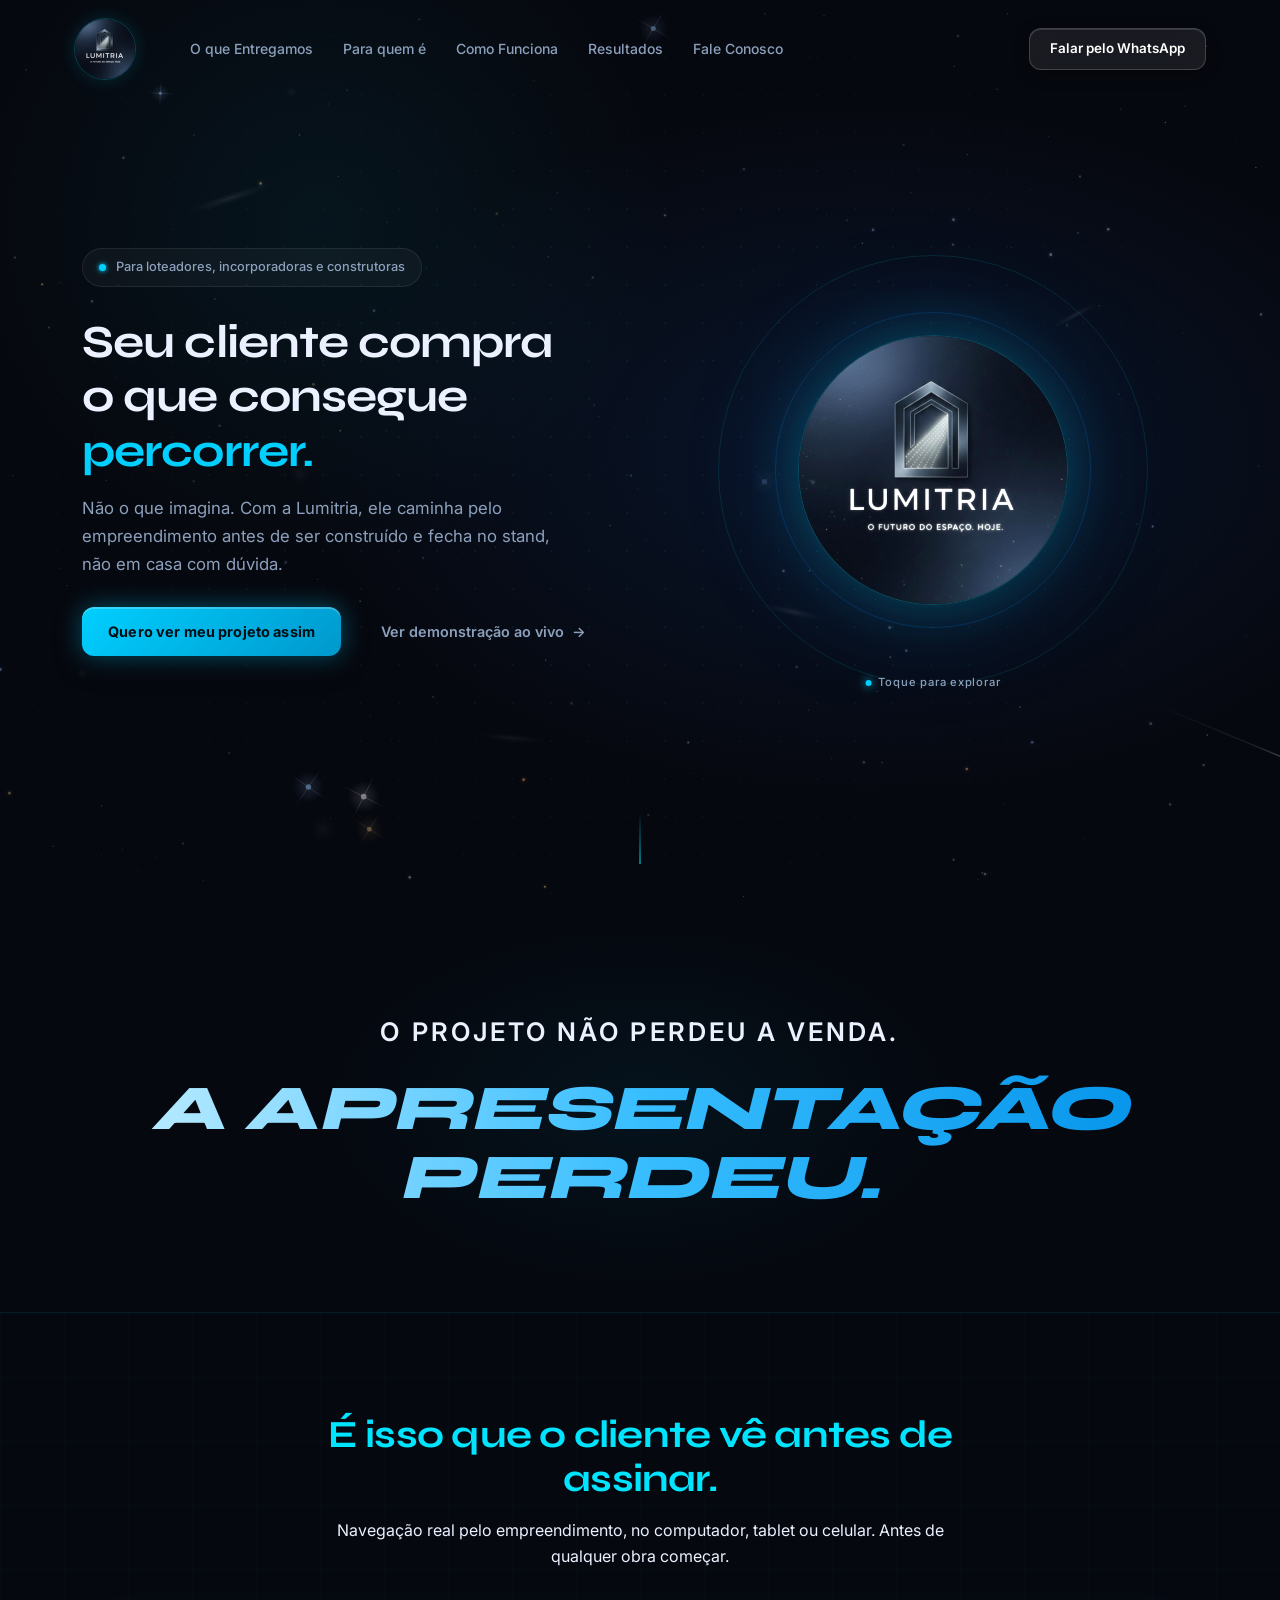
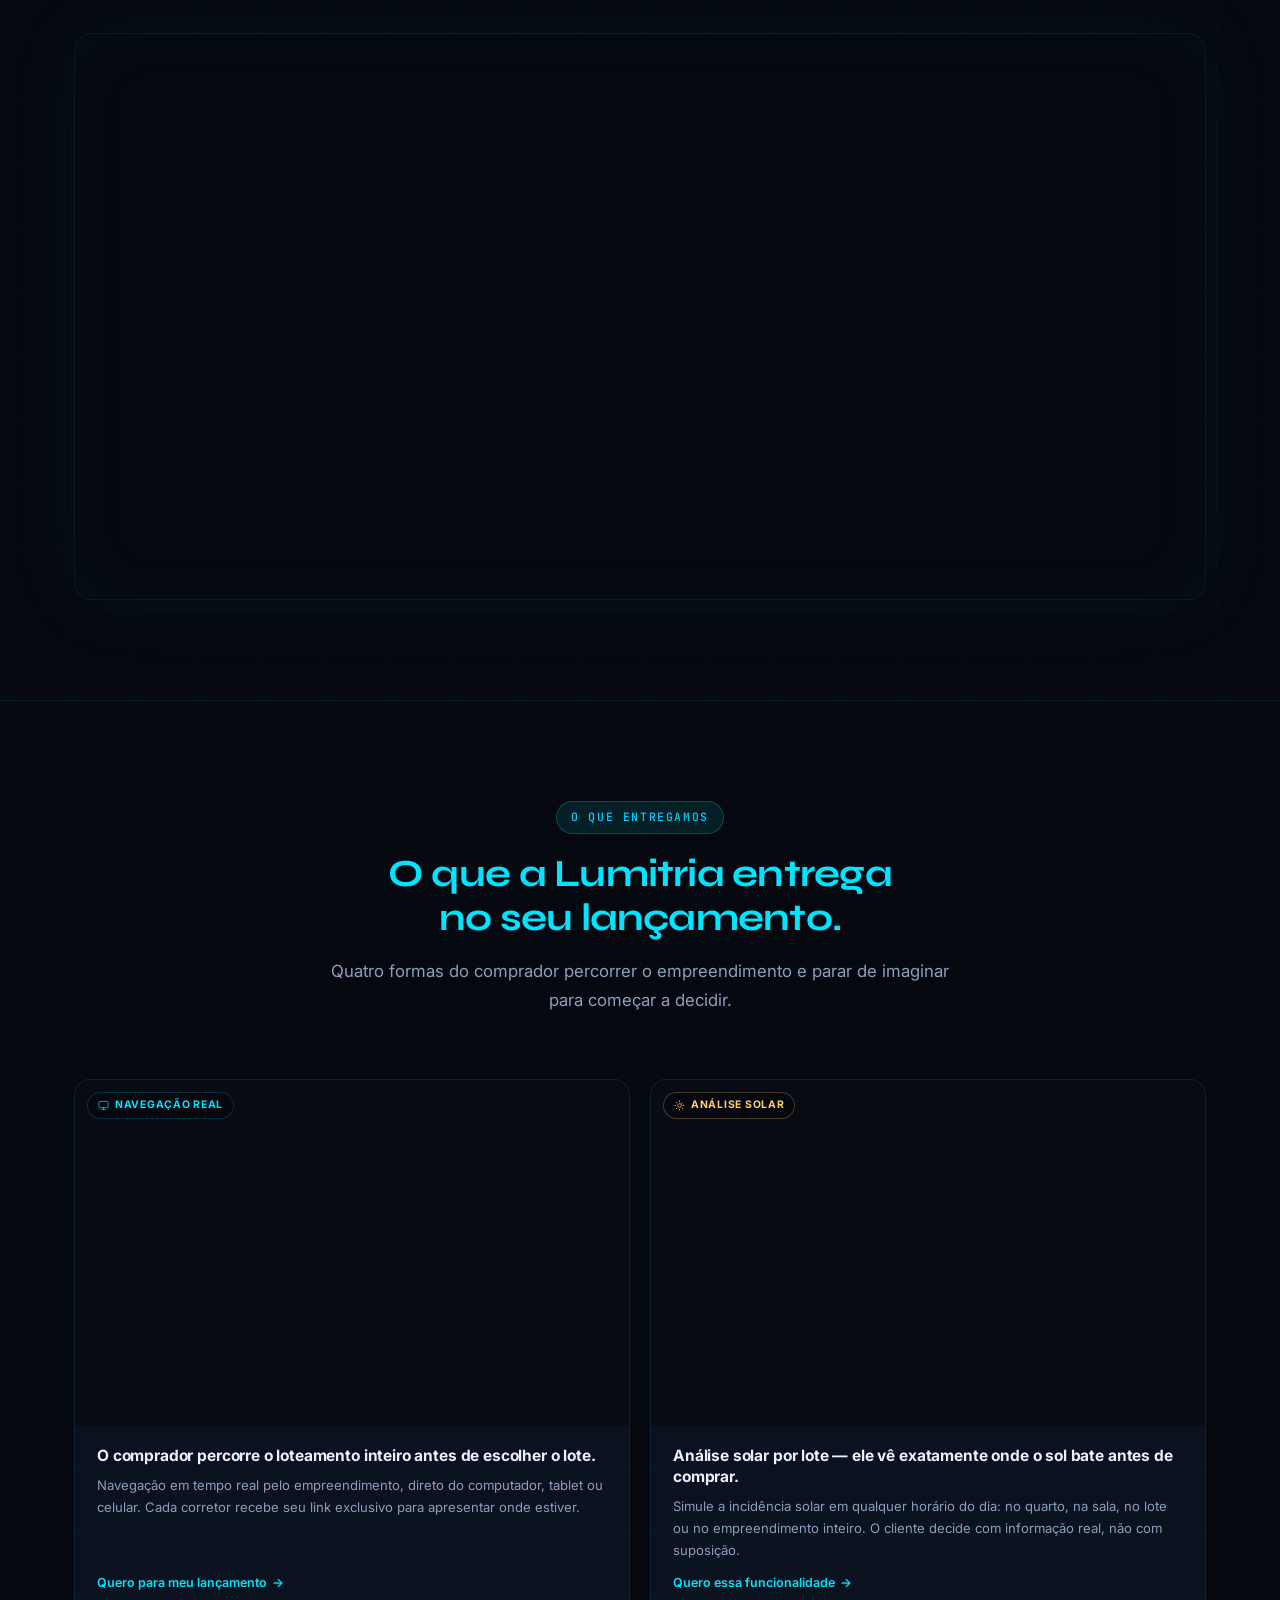
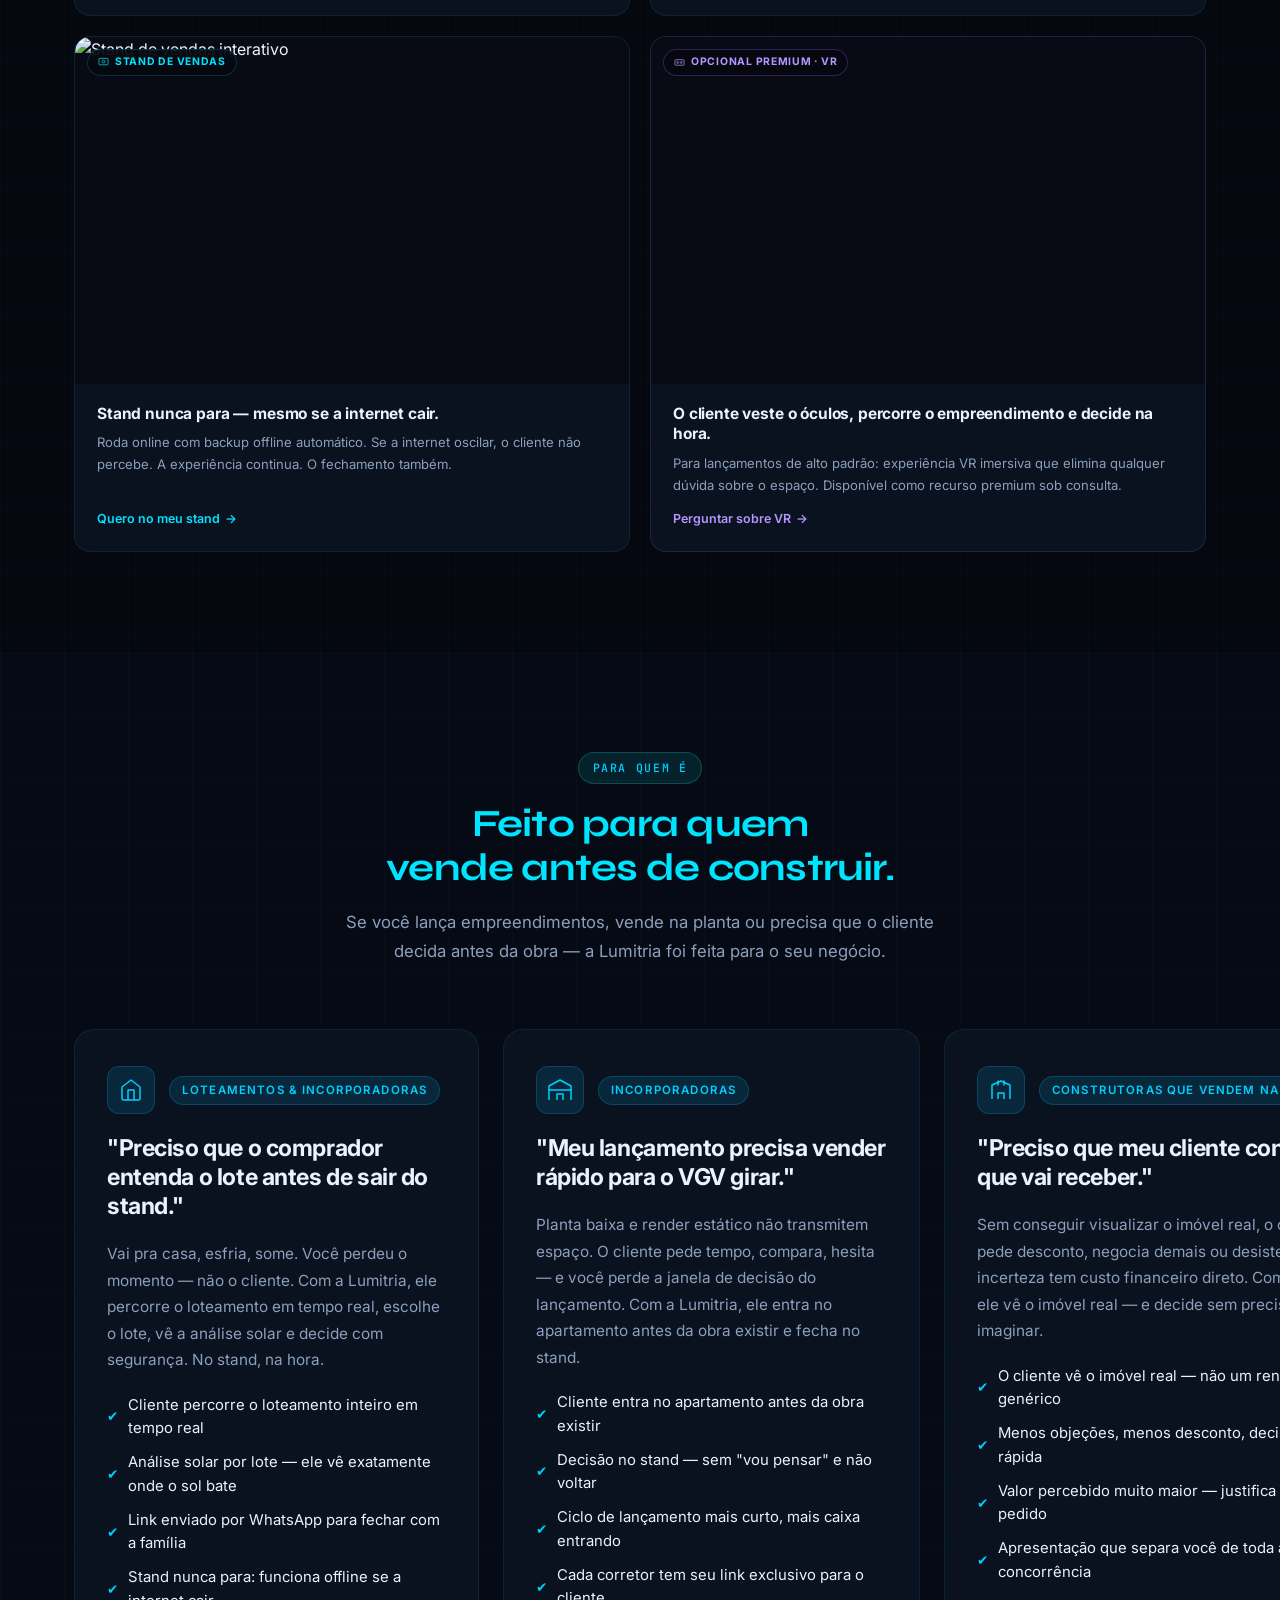
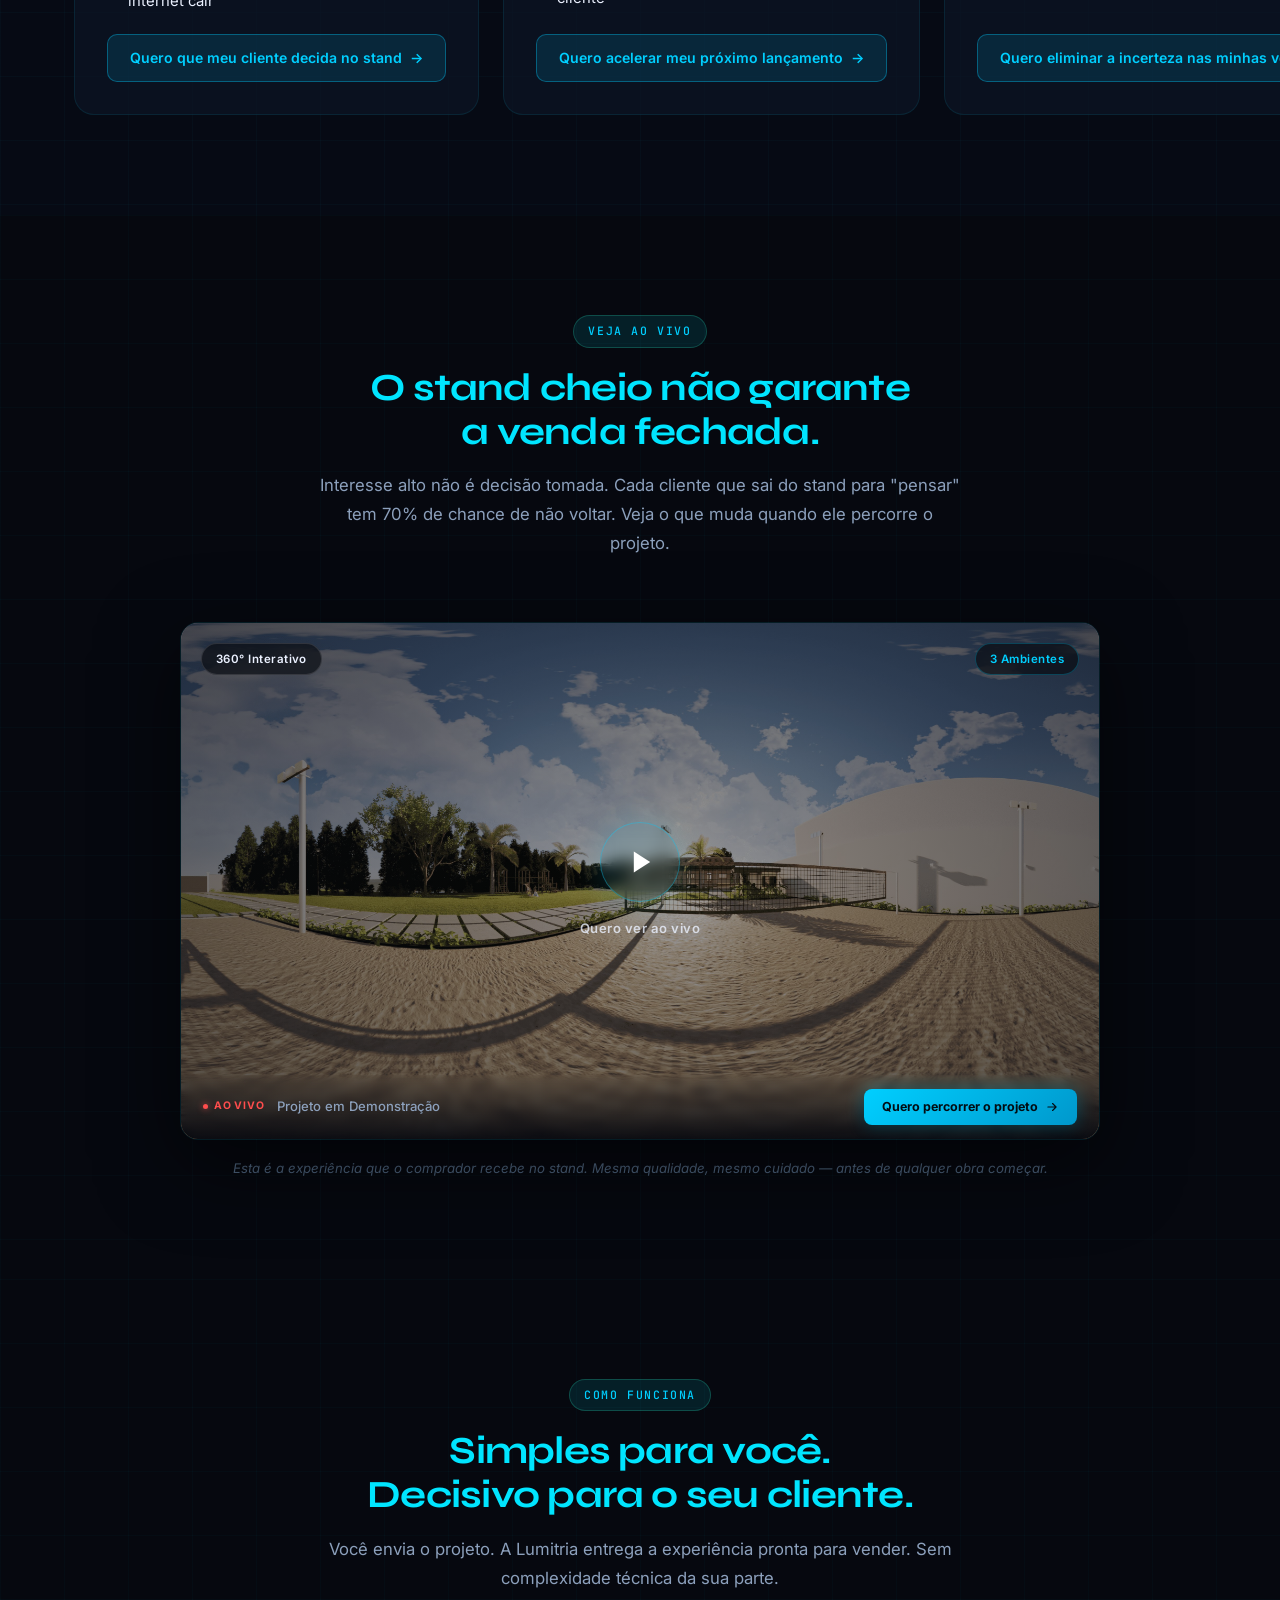
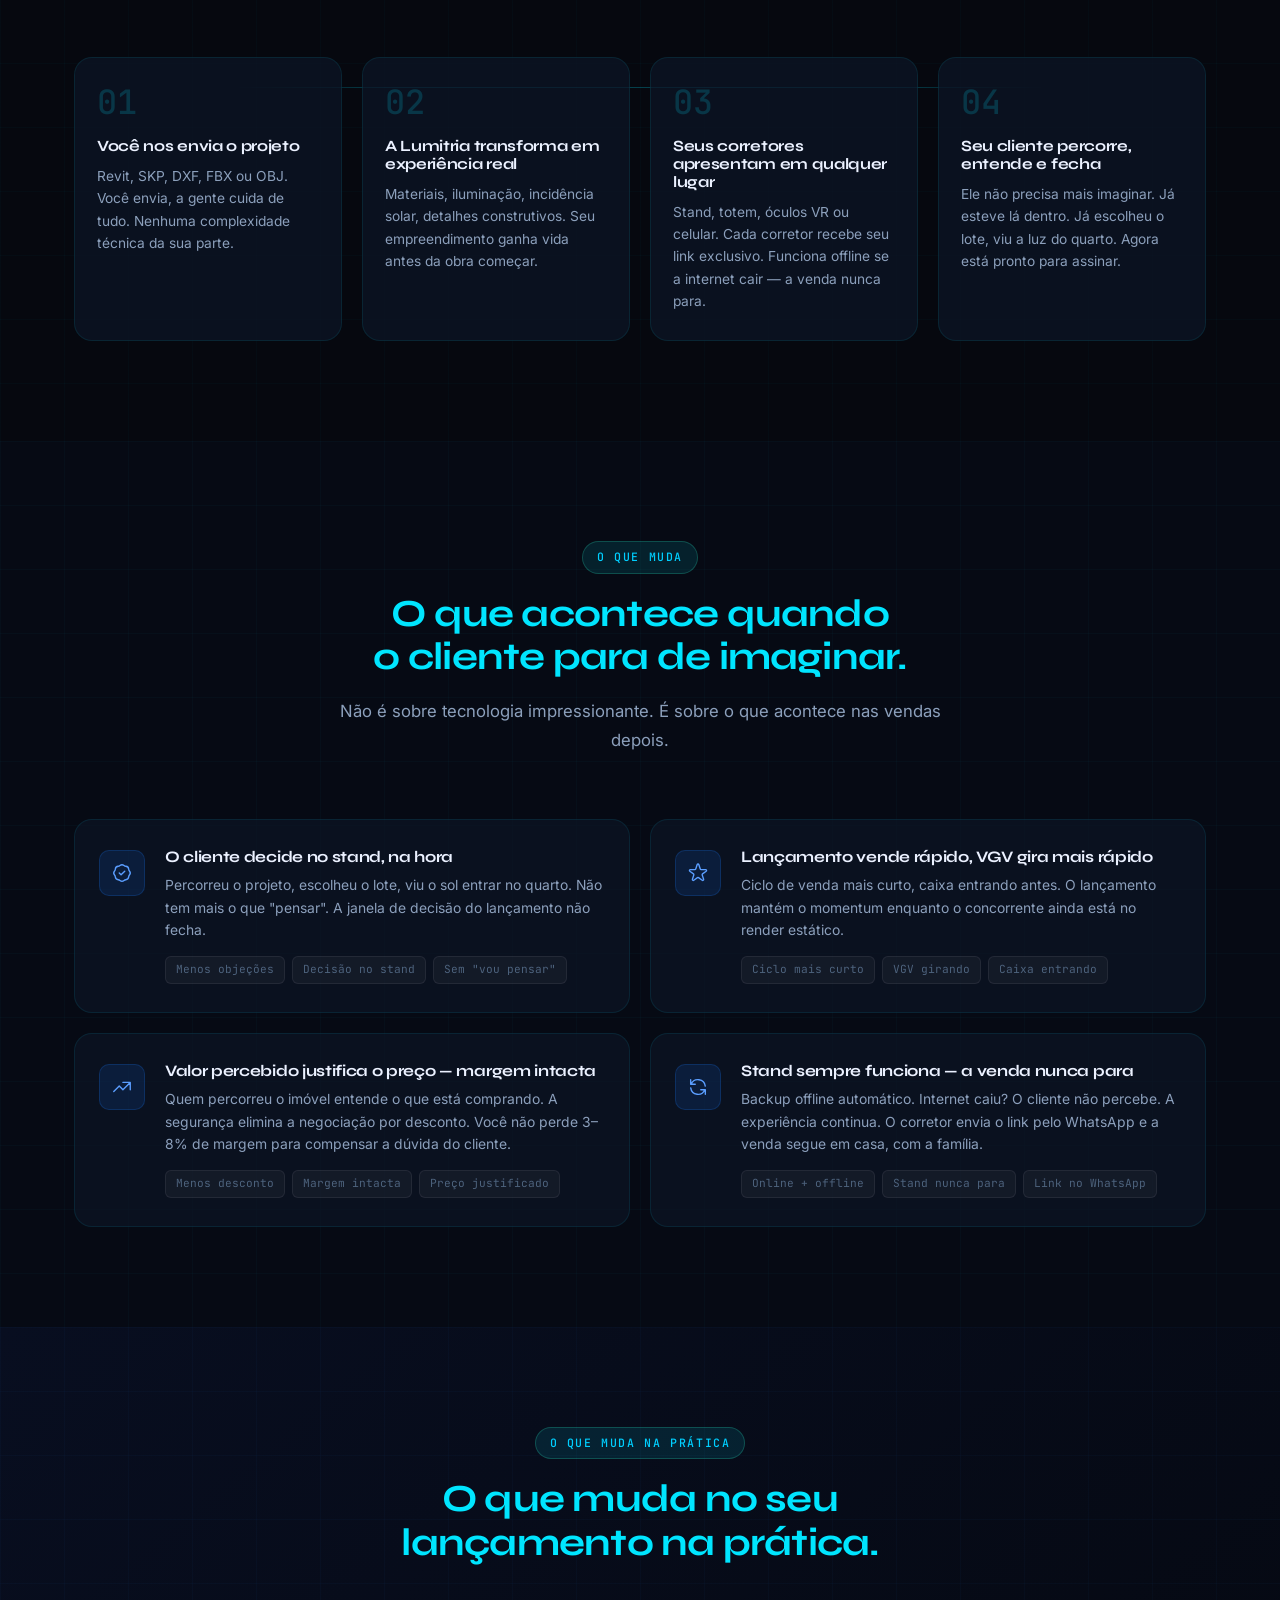
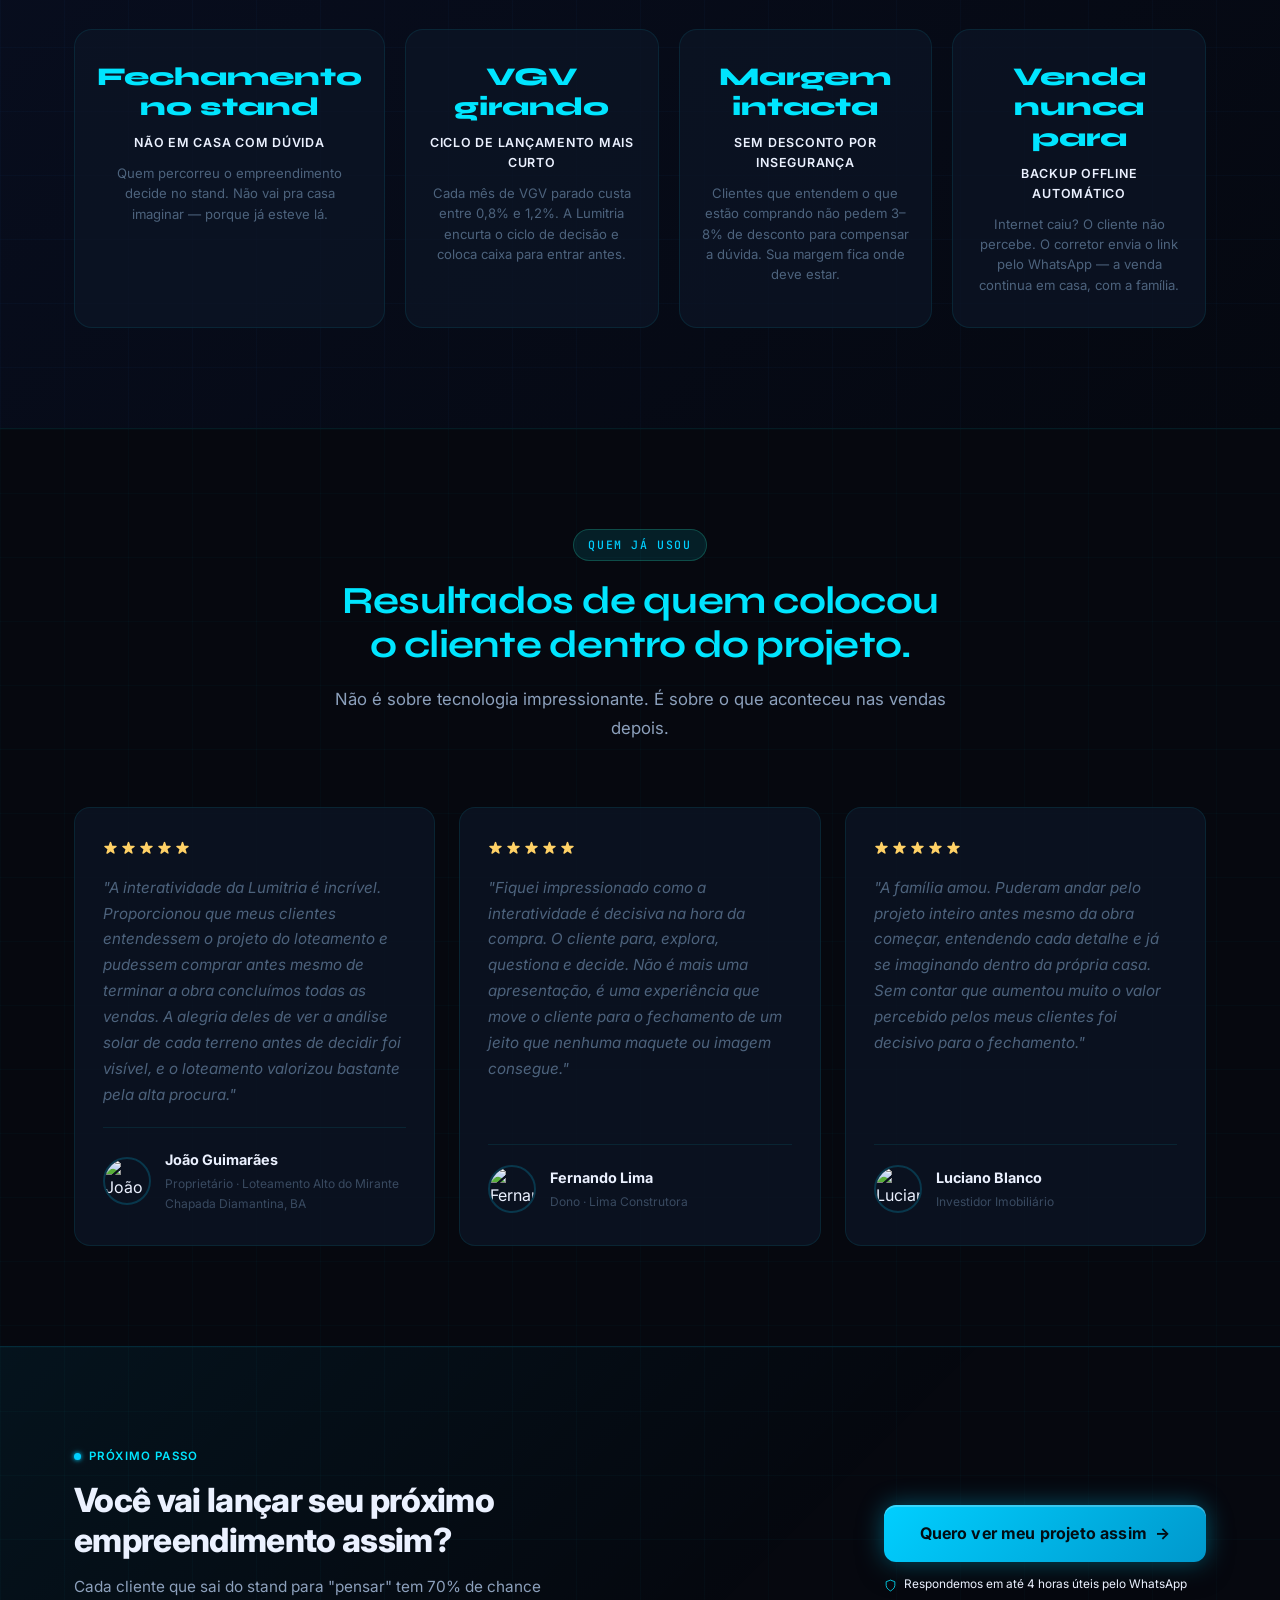
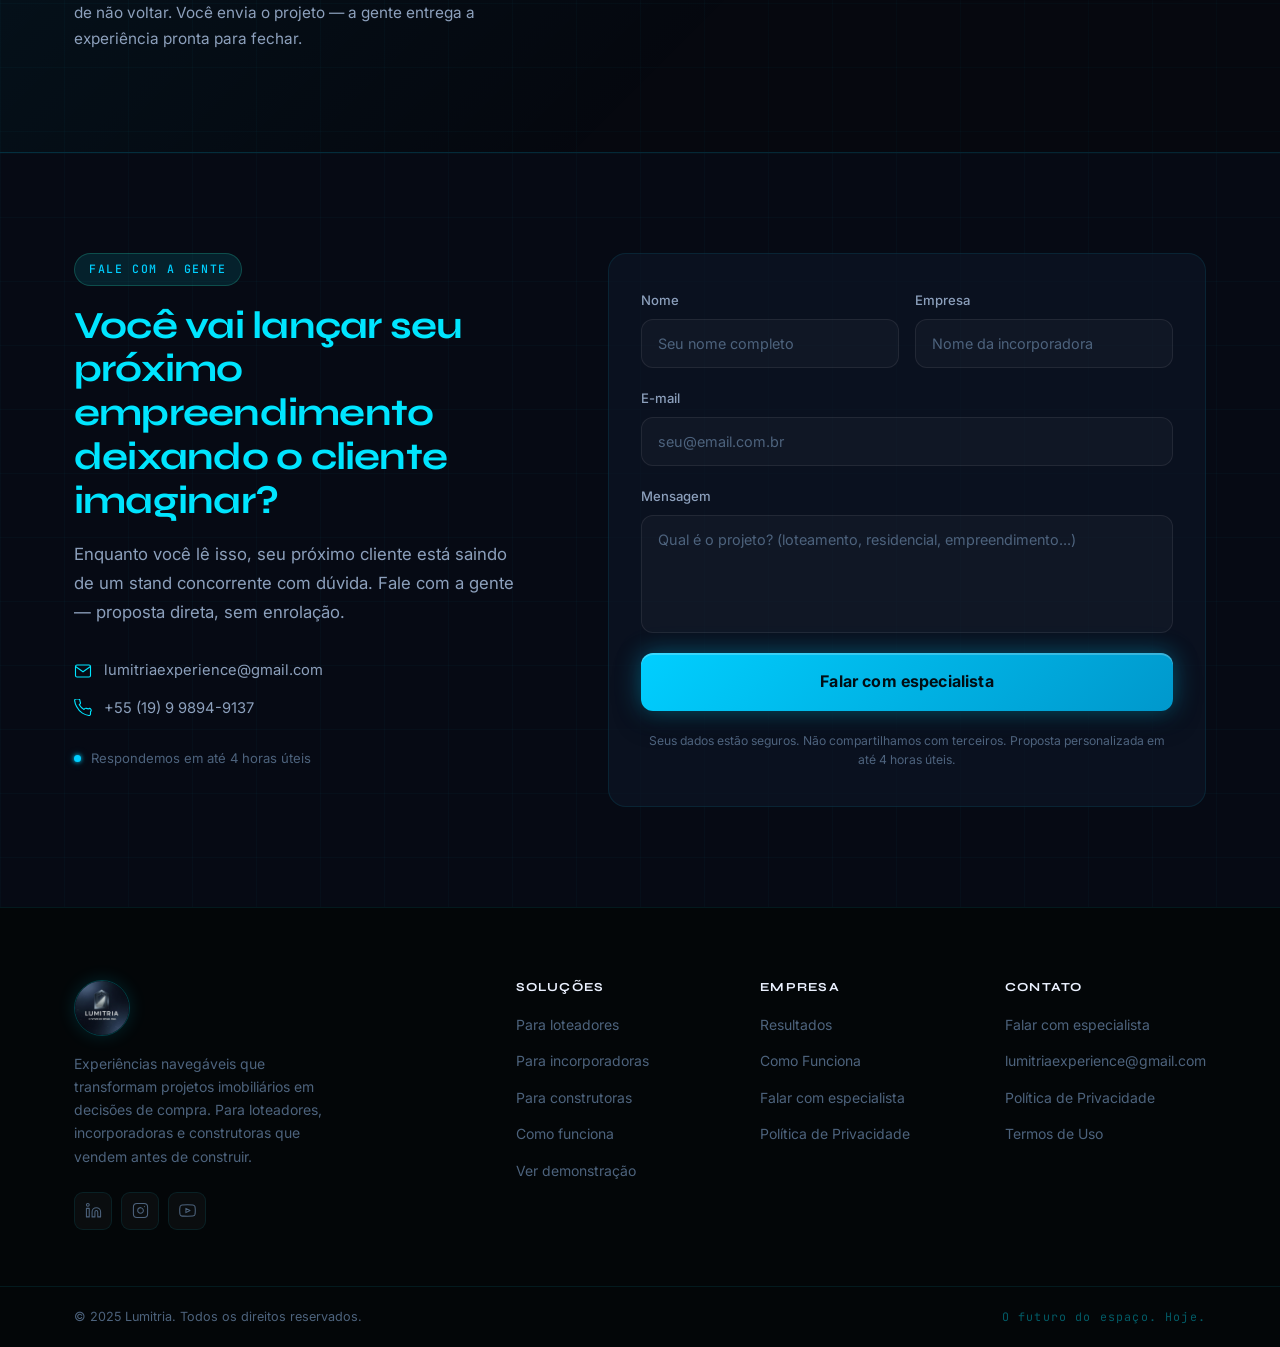
==== commit 102c4501: "feat: reescrita completa do copy — foco em loteadores, incorporadoras e construtoras Público-alvo re" ====
--- a/index.html
+++ b/index.html
@@ -3,8 +3,8 @@
 <head>
   <meta charset="UTF-8">
   <meta name="viewport" content="width=device-width, initial-scale=1.0">
-  <meta name="description" content="Seu cliente não compra o que não consegue imaginar. A Lumitria permite que ele caminhe pelo projeto antes de ser construído e decida no stand, sem ir pra casa pensar.">
-  <title>Lumitria Seu cliente percorre o projeto antes de ser construído</title>
+  <meta name="description" content="Seu cliente compra o que consegue percorrer. Com a Lumitria, ele caminha pelo empreendimento antes de ser construído e fecha no stand, não em casa com dúvida.">
+  <title>Lumitria — Venda antes de construir</title>
   <link rel="icon" type="image/x-icon" href="para-vriaricone.ico">
   <link rel="shortcut icon" type="image/x-icon" href="para-vriaricone.ico">
 
@@ -32,11 +32,11 @@
 
       <nav class="nav" id="nav">
         <ul class="nav-list">
-          <li><a href="#showcase" class="nav-link">O que Fazemos</a></li>
-          <li><a href="#demo" class="nav-link">Na Prática</a></li>
+          <li><a href="#showcase" class="nav-link">O que Entregamos</a></li>
           <li><a href="#diferenciais" class="nav-link">Para quem é</a></li>
           <li><a href="#processo" class="nav-link">Como Funciona</a></li>
-          <li><a href="#beneficios" class="nav-link">Resultados</a></li>
+          <li><a href="#depoimentos" class="nav-link">Resultados</a></li>
+          <li><a href="#contato" class="nav-link">Fale Conosco</a></li>
         </ul>
       </nav>
 
@@ -59,20 +59,20 @@
       <div class="hero-content fade-in">
         <div class="hero-badge">
           <span class="badge-dot"></span>
-          Para loteadores, construtoras e arquitetos
+          Para loteadores, incorporadoras e construtoras
         </div>
 
         <h1 class="hero-title">
-          Seu cliente não compra<br>o que não consegue<br><em><span id="heroRotate" class="hero-rotate">imaginar.</span></em>
+          Seu cliente compra<br>o que consegue<br><em><span id="heroRotate" class="hero-rotate">percorrer.</span></em>
         </h1>
 
         <p class="hero-subtitle">
-          Com a Lumitria, seu cliente caminha pelo projeto antes de ser construído e decide na hora, sem precisar imaginar.
+          Não o que imagina. Com a Lumitria, ele caminha pelo empreendimento antes de ser construído e fecha no stand, não em casa com dúvida.
         </p>
 
         <div class="hero-actions">
-          <a href="https://wa.me/5519998949137?text=Ol%C3%A1%2C%20quero%20ver%20como%20ficaria%20meu%20projeto%20na%20Lumitria" target="_blank" class="btn btn-primary">Quero ver como ficaria meu projeto</a>
-          <a href="#demo" class="btn btn-ghost">Ver uma demonstração ao vivo <span class="arrow">→</span></a>
+          <a href="https://wa.me/5519998949137?text=Ol%C3%A1%2C%20quero%20ver%20como%20ficaria%20meu%20projeto%20na%20Lumitria" target="_blank" class="btn btn-primary">Quero ver meu projeto assim</a>
+          <a href="#video-projeto" class="btn btn-ghost">Ver demonstração ao vivo <span class="arrow">→</span></a>
         </div>
 
       </div>
@@ -120,8 +120,8 @@
               </svg>
             </div>
             <div class="lopt-card-body">
-              <span class="lopt-card-tag">Arquitetos &amp; Residencial</span>
-              <strong class="lopt-card-title">Aprovação na primeira apresentação</strong>
+              <span class="lopt-card-tag">Construtoras &amp; Venda na Planta</span>
+              <strong class="lopt-card-title">Seu cliente confia no que vai receber</strong>
               <span class="lopt-card-cta">Falar com especialista →</span>
             </div>
           </a>
@@ -154,8 +154,8 @@
   <section id="video-projeto" class="section section-video-projeto">
     <div class="container">
       <div class="section-header reveal">
-        <h2 class="section-title">Veja como seu cliente vai experienciar o projeto</h2>
-        <p class="section-sub">É exatamente isso que o cliente recebe antes de qualquer obra começar.</p>
+        <h2 class="section-title">É isso que o cliente vê antes de assinar.</h2>
+        <p class="section-sub">Navegação real pelo empreendimento, no computador, tablet ou celular. Antes de qualquer obra começar.</p>
       </div>
 
       <div class="video-projeto-wrap reveal">
@@ -180,8 +180,8 @@
     <div class="container">
       <div class="section-header">
         <span class="section-tag">O que entregamos</span>
-        <h2 class="section-title">Transforme seu projeto<br>em decisão de compra.</h2>
-        <p class="section-desc">Quatro formas do seu cliente percorrer o projeto e parar de imaginar para começar a decidir.</p>
+        <h2 class="section-title">O que a Lumitria entrega<br>no seu lançamento.</h2>
+        <p class="section-desc">Quatro formas do comprador percorrer o empreendimento e parar de imaginar para começar a decidir.</p>
       </div>
 
       <div class="showcase-grid reveal">
@@ -198,9 +198,9 @@
             </span>
           </div>
           <div class="sc-body">
-            <h3>Seu cliente percorre o projeto como se já estivesse lá.</h3>
-            <p>Navegação em tempo real pelos ambientes, direto do computador, tablet ou celular. Disponível via navegador ou aplicativo, de acordo com o plano.</p>
-            <a href="#contato" class="sc-link">Quero para meu projeto <span>→</span></a>
+            <h3>O comprador percorre o loteamento inteiro antes de escolher o lote.</h3>
+            <p>Navegação em tempo real pelo empreendimento, direto do computador, tablet ou celular. Cada corretor recebe seu link exclusivo para apresentar onde estiver.</p>
+            <a href="#contato" class="sc-link">Quero para meu lançamento <span>→</span></a>
           </div>
         </div>
 
@@ -216,8 +216,8 @@
             </span>
           </div>
           <div class="sc-body">
-            <h3>Mostre como o sol entra em cada ambiente antes da compra.</h3>
-            <p>Simule a incidência solar em qualquer horário do dia: no quarto, na sala, no lote ou em todo o empreendimento. O cliente decide com informação real, não com suposição.</p>
+            <h3>Análise solar por lote — ele vê exatamente onde o sol bate antes de comprar.</h3>
+            <p>Simule a incidência solar em qualquer horário do dia: no quarto, na sala, no lote ou no empreendimento inteiro. O cliente decide com informação real, não com suposição.</p>
             <a href="#contato" class="sc-link">Quero essa funcionalidade <span>→</span></a>
           </div>
         </div>
@@ -232,8 +232,8 @@
             </span>
           </div>
           <div class="sc-body">
-            <h3>A apresentação que nunca falha no stand.</h3>
-            <p>Roda online com backup offline automático. Se a internet oscilar, o cliente não percebe. A experiência segue. O fechamento também.</p>
+            <h3>Stand nunca para — mesmo se a internet cair.</h3>
+            <p>Roda online com backup offline automático. Se a internet oscilar, o cliente não percebe. A experiência continua. O fechamento também.</p>
             <a href="https://wa.me/5519998949137?text=Quero%20montar%20a%20Lumitria%20no%20meu%20stand" target="_blank" class="sc-link">Quero no meu stand <span>→</span></a>
           </div>
         </div>
@@ -250,8 +250,8 @@
             </span>
           </div>
           <div class="sc-body">
-            <h3>O cliente decide depois de ter estado lá dentro.</h3>
-            <p>Para lançamentos de alto padrão: o cliente veste o óculos, percorre o projeto e decide com convicção. Disponível como recurso premium sob consulta.</p>
+            <h3>O cliente veste o óculos, percorre o empreendimento e decide na hora.</h3>
+            <p>Para lançamentos de alto padrão: experiência VR imersiva que elimina qualquer dúvida sobre o espaço. Disponível como recurso premium sob consulta.</p>
             <a href="https://wa.me/5519998949137?text=Quero%20saber%20sobre%20VR%20para%20meu%20projeto" target="_blank" class="sc-link">Perguntar sobre VR <span>→</span></a>
           </div>
         </div>
@@ -267,8 +267,8 @@
     <div class="container">
       <div class="section-header">
         <span class="section-tag">Para quem é</span>
-        <h2 class="section-title">Você se reconhece<br>em alguma dessas situações?</h2>
-        <p class="section-desc">Se sim, a Lumitria foi feita para você.</p>
+        <h2 class="section-title">Feito para quem<br>vende antes de construir.</h2>
+        <p class="section-desc">Se você lança empreendimentos, vende na planta ou precisa que o cliente decida antes da obra — a Lumitria foi feita para o seu negócio.</p>
       </div>
 
       <div class="trilhas-grid">
@@ -284,13 +284,13 @@
             </div>
             <span class="trilha-badge">Loteamentos &amp; Incorporadoras</span>
           </div>
-          <h3 class="trilha-title">"Stand cheio. Interesse alto. Na hora de assinar, o cliente trava."</h3>
-          <p class="trilha-desc">Vai pra casa, esfria, some. Você perdeu o momento não o cliente. Com a Lumitria, ele percorre o loteamento em tempo real, escolhe o lote, entende a orientação solar e decide com segurança. No stand, na hora.</p>
+          <h3 class="trilha-title">"Preciso que o comprador entenda o lote antes de sair do stand."</h3>
+          <p class="trilha-desc">Vai pra casa, esfria, some. Você perdeu o momento — não o cliente. Com a Lumitria, ele percorre o loteamento em tempo real, escolhe o lote, vê a análise solar e decide com segurança. No stand, na hora.</p>
           <ul class="trilha-benefits">
-            <li><span class="trilha-check">✔</span> Cliente decide no stand sem ir pra casa pensar</li>
-            <li><span class="trilha-check">✔</span> Ciclo de venda mais curto no lançamento</li>
-            <li><span class="trilha-check">✔</span> Menos lote parado, mais caixa entrando</li>
-            <li><span class="trilha-check">✔</span> Link disponível pelo WhatsApp para fechar depois</li>
+            <li><span class="trilha-check">✔</span> Cliente percorre o loteamento inteiro em tempo real</li>
+            <li><span class="trilha-check">✔</span> Análise solar por lote — ele vê exatamente onde o sol bate</li>
+            <li><span class="trilha-check">✔</span> Link enviado por WhatsApp para fechar com a família</li>
+            <li><span class="trilha-check">✔</span> Stand nunca para: funciona offline se a internet cair</li>
           </ul>
           <a href="https://wa.me/5519998949137?text=Quero%20que%20meu%20cliente%20decida%20no%20stand" target="_blank" class="btn btn-trilha">Quero que meu cliente decida no stand <span class="arrow">→</span></a>
         </div>
@@ -305,17 +305,17 @@
                 <path d="M1 12h22" stroke="currentColor" stroke-width="1.5" stroke-linecap="round"/>
               </svg>
             </div>
-            <span class="trilha-badge">Arquitetos &amp; Projetos Residenciais</span>
-          </div>
-          <h3 class="trilha-title">"Meu cliente aprovou tudo na planta. Quando viu a obra, mudou tudo."</h3>
-          <p class="trilha-desc">Revisão 7, revisão 8. Você perde dinheiro, tempo e energia e ainda fica como vilão. Com a Lumitria, o cliente percorre o projeto antes de aprovar. Entende cada espaço, cada decisão. Aprova com convicção não com esperança.</p>
+            <span class="trilha-badge">Incorporadoras</span>
+          </div>
+          <h3 class="trilha-title">"Meu lançamento precisa vender rápido para o VGV girar."</h3>
+          <p class="trilha-desc">Planta baixa e render estático não transmitem espaço. O cliente pede tempo, compara, hesita — e você perde a janela de decisão do lançamento. Com a Lumitria, ele entra no apartamento antes da obra existir e fecha no stand.</p>
           <ul class="trilha-benefits">
-            <li><span class="trilha-check">✔</span> Aprovação na primeira apresentação</li>
-            <li><span class="trilha-check">✔</span> Zero revisão de obra por falta de entendimento</li>
-            <li><span class="trilha-check">✔</span> Relação mais profissional, entregas mais limpas</li>
-            <li><span class="trilha-check">✔</span> Você cobra mais porque entrega experiência diferente</li>
+            <li><span class="trilha-check">✔</span> Cliente entra no apartamento antes da obra existir</li>
+            <li><span class="trilha-check">✔</span> Decisão no stand — sem "vou pensar" e não voltar</li>
+            <li><span class="trilha-check">✔</span> Ciclo de lançamento mais curto, mais caixa entrando</li>
+            <li><span class="trilha-check">✔</span> Cada corretor tem seu link exclusivo para o cliente</li>
           </ul>
-          <a href="https://wa.me/5519998949137?text=Quero%20apresentar%20meu%20pr%C3%B3ximo%20projeto%20assim" target="_blank" class="btn btn-trilha">Quero apresentar meu próximo projeto assim <span class="arrow">→</span></a>
+          <a href="https://wa.me/5519998949137?text=Quero%20apresentar%20meu%20pr%C3%B3ximo%20projeto%20assim" target="_blank" class="btn btn-trilha">Quero acelerar meu próximo lançamento <span class="arrow">→</span></a>
         </div>
 
         <!-- Trilha 3 -->
@@ -328,17 +328,17 @@
                 <path d="M9 3v4M15 3v4" stroke="currentColor" stroke-width="1.5" stroke-linecap="round"/>
               </svg>
             </div>
-            <span class="trilha-badge">Construtoras &amp; Comercial</span>
-          </div>
-          <h3 class="trilha-title">"Meu cliente não consegue imaginar o projeto só pelo desenho."</h3>
-          <p class="trilha-desc">Nenhuma planta ou imagem estática faz o cliente sentir o espaço. Com a Lumitria, ele percorre os ambientes, entende o fluxo, vê a luz natural em cada horário e toma a decisão com a cabeça no lugar certo.</p>
+            <span class="trilha-badge">Construtoras que vendem na planta</span>
+          </div>
+          <h3 class="trilha-title">"Preciso que meu cliente confie no que vai receber."</h3>
+          <p class="trilha-desc">Sem conseguir visualizar o imóvel real, o cliente pede desconto, negocia demais ou desiste. A incerteza tem custo financeiro direto. Com a Lumitria, ele vê o imóvel real — e decide sem precisar imaginar.</p>
           <ul class="trilha-benefits">
-            <li><span class="trilha-check">✔</span> Cliente entende o espaço de verdade</li>
-            <li><span class="trilha-check">✔</span> Menos objeções no momento da decisão</li>
-            <li><span class="trilha-check">✔</span> Valor percebido muito maior</li>
-            <li><span class="trilha-check">✔</span> Apresentação que separa você da concorrência</li>
+            <li><span class="trilha-check">✔</span> O cliente vê o imóvel real — não um render genérico</li>
+            <li><span class="trilha-check">✔</span> Menos objeções, menos desconto, decisão mais rápida</li>
+            <li><span class="trilha-check">✔</span> Valor percebido muito maior — justifica o preço pedido</li>
+            <li><span class="trilha-check">✔</span> Apresentação que separa você de toda a concorrência</li>
           </ul>
-          <a href="https://wa.me/5519998949137?text=Quero%20ver%20como%20a%20Lumitria%20funciona%20para%20meu%20projeto" target="_blank" class="btn btn-trilha">Quero ver como funciona para meu projeto <span class="arrow">→</span></a>
+          <a href="https://wa.me/5519998949137?text=Quero%20ver%20como%20a%20Lumitria%20funciona%20para%20meu%20projeto" target="_blank" class="btn btn-trilha">Quero eliminar a incerteza nas minhas vendas <span class="arrow">→</span></a>
         </div>
 
       </div>
@@ -351,9 +351,9 @@
   <section id="demo" class="section section-video">
     <div class="container">
       <div class="section-header">
-        <span class="section-tag">Isso é só o começo</span>
-        <h2 class="section-title">Se isso já é uma revolução<br>de imagem para você —</h2>
-        <p class="section-desc">Imagine percorrer cada ambiente do projeto como se já estivesse lá. Fale com a gente e libere a opção de navegar pelo projeto completo.</p>
+        <span class="section-tag">Veja ao vivo</span>
+        <h2 class="section-title">O stand cheio não garante<br>a venda fechada.</h2>
+        <p class="section-desc">Interesse alto não é decisão tomada. Cada cliente que sai do stand para "pensar" tem 70% de chance de não voltar. Veja o que muda quando ele percorre o projeto.</p>
       </div>
 
       <div class="tour-preview-wrap">
@@ -378,7 +378,7 @@
                 </svg>
               </div>
             </div>
-            <p class="tour-preview-label">Falar com a Lumitria</p>
+            <p class="tour-preview-label">Quero ver ao vivo</p>
           </div>
 
           <!-- Barra inferior -->
@@ -400,7 +400,7 @@
 
         </div>
         <p class="video-caption">
-          Esta é a experiência que o seu cliente recebe. Mesma qualidade, mesmo cuidado. Quando cases reais estiverem disponíveis, aparecem aqui com nome, cidade e resultado.
+          Esta é a experiência que o comprador recebe no stand. Mesma qualidade, mesmo cuidado — antes de qualquer obra começar.
         </p>
       </div>
     </div>
@@ -414,7 +414,7 @@
       <div class="section-header">
         <span class="section-tag">Como funciona</span>
         <h2 class="section-title">Simples para você.<br>Decisivo para o seu cliente.</h2>
-        <p class="section-desc">Quatro etapas. Sem complexidade técnica da sua parte. Você envia o projeto a gente entrega a experiência pronta para vender.</p>
+        <p class="section-desc">Você envia o projeto. A Lumitria entrega a experiência pronta para vender. Sem complexidade técnica da sua parte.</p>
       </div>
 
       <div class="process-steps">
@@ -423,31 +423,31 @@
           <div class="step-num">01</div>
           <div class="step-content">
             <h3>Você nos envia o projeto</h3>
-            <p>Revit, SKP, DXF, FBX ou OBJ os formatos mais usados no mercado. Sem burocracia. Você envia, a gente cuida do resto.</p>
+            <p>Revit, SKP, DXF, FBX ou OBJ. Você envia, a gente cuida de tudo. Nenhuma complexidade técnica da sua parte.</p>
           </div>
         </div>
 
         <div class="process-step reveal">
           <div class="step-num">02</div>
           <div class="step-content">
-            <h3>A gente transforma em experiência navegável</h3>
-            <p>Materiais, iluminação, luz natural, orientação solar. Seu cliente vai caminhar por cada ambiente como se estivesse lá antes da obra existir.</p>
+            <h3>A Lumitria transforma em experiência real</h3>
+            <p>Materiais, iluminação, incidência solar, detalhes construtivos. Seu empreendimento ganha vida antes da obra começar.</p>
           </div>
         </div>
 
         <div class="process-step reveal">
           <div class="step-num">03</div>
           <div class="step-content">
-            <h3>Você apresenta no stand, na reunião ou pelo celular</h3>
-            <p>No stand: online com backup offline automático. Se a internet cair, o cliente não percebe. Pelo celular: envie o link pelo WhatsApp após a visita disponível para quem tiver boa conexão.</p>
+            <h3>Seus corretores apresentam em qualquer lugar</h3>
+            <p>Stand, totem, óculos VR ou celular. Cada corretor recebe seu link exclusivo. Funciona offline se a internet cair — a venda nunca para.</p>
           </div>
         </div>
 
         <div class="process-step reveal">
           <div class="step-num">04</div>
           <div class="step-content">
-            <h3>Seu cliente entende, decide e assina</h3>
-            <p>Ele não precisa mais imaginar. Percorreu o projeto. Sentiu o espaço. Entendeu o que está comprando. Agora está pronto para assinar no stand ou depois, pela tela.</p>
+            <h3>Seu cliente percorre, entende e fecha</h3>
+            <p>Ele não precisa mais imaginar. Já esteve lá dentro. Já escolheu o lote, viu a luz do quarto. Agora está pronto para assinar.</p>
           </div>
         </div>
 
@@ -462,8 +462,8 @@
     <div class="container">
       <div class="section-header">
         <span class="section-tag">O que muda</span>
-        <h2 class="section-title">O que acontece quando<br>o cliente finalmente entende.</h2>
-        <p class="section-desc">Não é sobre impressionar. É sobre o cliente parar de hesitar e começar a decidir.</p>
+        <h2 class="section-title">O que acontece quando<br>o cliente para de imaginar.</h2>
+        <p class="section-desc">Não é sobre tecnologia impressionante. É sobre o que acontece nas vendas depois.</p>
       </div>
 
       <div class="tech-grid">
@@ -475,10 +475,10 @@
             </svg>
           </div>
           <div>
-            <h3>O cliente para de hesitar</h3>
-            <p>Quem percorreu o projeto não precisa imaginar. As dúvidas diminuem. A confiança para decidir aumenta. O "vou pensar" vira "quero fechar".</p>
+            <h3>O cliente decide no stand, na hora</h3>
+            <p>Percorreu o projeto, escolheu o lote, viu o sol entrar no quarto. Não tem mais o que "pensar". A janela de decisão do lançamento não fecha.</p>
             <div class="tech-tags">
-              <span>Menos objeções</span><span>Decisão mais rápida</span><span>Menos "vou pensar"</span>
+              <span>Menos objeções</span><span>Decisão no stand</span><span>Sem "vou pensar"</span>
             </div>
           </div>
         </div>
@@ -490,10 +490,10 @@
             </svg>
           </div>
           <div>
-            <h3>Você se diferencia sem precisar explicar por quê</h3>
-            <p>Enquanto o concorrente mostra planta e render estático, você coloca o cliente dentro do projeto. A diferença é imediata e o cliente sente isso.</p>
+            <h3>Lançamento vende rápido, VGV gira mais rápido</h3>
+            <p>Ciclo de venda mais curto, caixa entrando antes. O lançamento mantém o momentum enquanto o concorrente ainda está no render estático.</p>
             <div class="tech-tags">
-              <span>Diferencial real</span><span>Valor percebido maior</span><span>Posição de autoridade</span>
+              <span>Ciclo mais curto</span><span>VGV girando</span><span>Caixa entrando</span>
             </div>
           </div>
         </div>
@@ -505,10 +505,10 @@
             </svg>
           </div>
           <div>
-            <h3>O stand de vendas para de depender da imaginação do cliente</h3>
-            <p>A apresentação roda com backup offline automático. Se a internet cair, a experiência continua. O corretor foca em fechar não em pedir desculpas pela conexão.</p>
+            <h3>Valor percebido justifica o preço — margem intacta</h3>
+            <p>Quem percorreu o imóvel entende o que está comprando. A segurança elimina a negociação por desconto. Você não perde 3–8% de margem para compensar a dúvida do cliente.</p>
             <div class="tech-tags">
-              <span>Online + offline</span><span>Stand sempre funcionando</span><span>Zero interrupção</span>
+              <span>Menos desconto</span><span>Margem intacta</span><span>Preço justificado</span>
             </div>
           </div>
         </div>
@@ -520,10 +520,10 @@
             </svg>
           </div>
           <div>
-            <h3>O link que continua vendendo depois do stand</h3>
-            <p>Depois da visita, o corretor envia o link pelo WhatsApp. O cliente acessa em casa, mostra pra família, revisita os ambientes e volta pra fechar.</p>
+            <h3>Stand sempre funciona — a venda nunca para</h3>
+            <p>Backup offline automático. Internet caiu? O cliente não percebe. A experiência continua. O corretor envia o link pelo WhatsApp e a venda segue em casa, com a família.</p>
             <div class="tech-tags">
-              <span>Link disponível</span><span>Acesso pelo celular</span><span>Decisão em família</span>
+              <span>Online + offline</span><span>Stand nunca para</span><span>Link no WhatsApp</span>
             </div>
           </div>
         </div>
@@ -539,33 +539,33 @@
     <div class="container">
       <div class="section-header">
         <span class="section-tag">O que muda na prática</span>
-        <h2 class="section-title">O que o seu cliente sente<br>quando percorre o projeto.</h2>
+        <h2 class="section-title">O que muda no seu<br>lançamento na prática.</h2>
       </div>
 
       <div class="stats-grid">
 
         <div class="stat-card reveal">
-          <span class="stat-value" style="font-size:1.6rem; line-height:1.2">Sem<br>"vou pensar"</span>
-          <span class="stat-label">No stand</span>
-          <p class="stat-desc">Quem percorreu o projeto decide no stand. Não vai pra casa imaginar porque já esteve lá.</p>
+          <span class="stat-value" style="font-size:1.6rem; line-height:1.2">Fechamento<br>no stand</span>
+          <span class="stat-label">Não em casa com dúvida</span>
+          <p class="stat-desc">Quem percorreu o empreendimento decide no stand. Não vai pra casa imaginar — porque já esteve lá.</p>
         </div>
 
         <div class="stat-card reveal">
-          <span class="stat-value" style="font-size:1.6rem; line-height:1.2">Sem<br>revisão infinita</span>
-          <span class="stat-label">No projeto residencial</span>
-          <p class="stat-desc">Quem aprovou depois de caminhar pelo projeto não volta pedindo tudo diferente quando a obra começa.</p>
+          <span class="stat-value" style="font-size:1.6rem; line-height:1.2">VGV<br>girando</span>
+          <span class="stat-label">Ciclo de lançamento mais curto</span>
+          <p class="stat-desc">Cada mês de VGV parado custa entre 0,8% e 1,2%. A Lumitria encurta o ciclo de decisão e coloca caixa para entrar antes.</p>
         </div>
 
         <div class="stat-card reveal">
-          <span class="stat-value" style="font-size:1.6rem; line-height:1.2">Nunca<br>falha</span>
-          <span class="stat-label">No stand de vendas</span>
-          <p class="stat-desc">Online com backup offline automático. Se a internet cair, a experiência continua. O cliente não percebe.</p>
+          <span class="stat-value" style="font-size:1.6rem; line-height:1.2">Margem<br>intacta</span>
+          <span class="stat-label">Sem desconto por insegurança</span>
+          <p class="stat-desc">Clientes que entendem o que estão comprando não pedem 3–8% de desconto para compensar a dúvida. Sua margem fica onde deve estar.</p>
         </div>
 
         <div class="stat-card reveal">
-          <span class="stat-value" style="font-size:1.6rem; line-height:1.2">Disponível<br>pelo celular</span>
-          <span class="stat-label">Após o stand</span>
-          <p class="stat-desc">O corretor envia o link pelo WhatsApp. O cliente revê o projeto com a família e volta pra fechar.</p>
+          <span class="stat-value" style="font-size:1.6rem; line-height:1.2">Venda<br>nunca para</span>
+          <span class="stat-label">Backup offline automático</span>
+          <p class="stat-desc">Internet caiu? O cliente não percebe. O corretor envia o link pelo WhatsApp — a venda continua em casa, com a família.</p>
         </div>
 
       </div>
@@ -579,8 +579,8 @@
     <div class="container">
       <div class="section-header">
         <span class="section-tag">Quem já usou</span>
-        <h2 class="section-title">Quem já apresentou assim<br>não quer voltar atrás.</h2>
-        <p class="section-desc">Loteadores, construtoras e investidores que deixaram o cliente percorrer o projeto e viram a diferença na hora do fechamento.</p>
+        <h2 class="section-title">Resultados de quem colocou<br>o cliente dentro do projeto.</h2>
+        <p class="section-desc">Não é sobre tecnologia impressionante. É sobre o que aconteceu nas vendas depois.</p>
       </div>
 
       <div class="testi-grid">
@@ -657,11 +657,11 @@
             <span class="badge-dot"></span>
             Próximo passo
           </div>
-          <h2 class="cta-mid-title">Seu cliente ainda vai sair<br>do stand dizendo "vou pensar"?</h2>
-          <p class="cta-mid-desc">Você envia o projeto. A gente entrega a experiência pronta para apresentar. Sem complexidade técnica da sua parte.</p>
+          <h2 class="cta-mid-title">Você vai lançar seu próximo<br>empreendimento assim?</h2>
+          <p class="cta-mid-desc">Cada cliente que sai do stand para "pensar" tem 70% de chance de não voltar. Você envia o projeto — a gente entrega a experiência pronta para fechar.</p>
         </div>
         <div class="cta-mid-right">
-          <a href="https://wa.me/5519998949137?text=Quero%20ver%20como%20ficaria%20meu%20projeto%20na%20Lumitria" target="_blank" class="btn btn-primary btn-lg">Quero ver como ficaria meu projeto <span class="arrow">→</span></a>
+          <a href="https://wa.me/5519998949137?text=Quero%20ver%20como%20ficaria%20meu%20projeto%20na%20Lumitria" target="_blank" class="btn btn-primary btn-lg">Quero ver meu projeto assim <span class="arrow">→</span></a>
           <span class="cta-mid-note">
             <svg viewBox="0 0 24 24" fill="none" width="13" height="13"><path d="M12 22s8-4 8-10V5l-8-3-8 3v7c0 6 8 10 8 10z" stroke="currentColor" stroke-width="1.5" stroke-linejoin="round"/></svg>
             Respondemos em até 4 horas úteis pelo WhatsApp
@@ -680,8 +680,8 @@
 
         <div class="contact-content">
           <span class="section-tag">Fale com a gente</span>
-          <h2 class="section-title">Seu cliente merece<br>entender o que está comprando.</h2>
-          <p class="section-desc">Fale com a gente. Entendemos seu projeto e montamos uma proposta direta sem enrolação.</p>
+          <h2 class="section-title">Você vai lançar seu próximo<br>empreendimento deixando o cliente imaginar?</h2>
+          <p class="section-desc">Enquanto você lê isso, seu próximo cliente está saindo de um stand concorrente com dúvida. Fale com a gente — proposta direta, sem enrolação.</p>
 
           <ul class="contact-info">
             <li>
@@ -742,7 +742,7 @@
         <a href="#" class="logo">
           <img src="assets/images/logo-lumitria.png" alt="Lumitria" class="logo-img">
         </a>
-        <p>Experiências interativas 3D que transformam projetos em decisões para loteamentos, residenciais e empreendimentos comerciais.</p>
+        <p>Experiências navegáveis que transformam projetos imobiliários em decisões de compra. Para loteadores, incorporadoras e construtoras que vendem antes de construir.</p>
         <div class="footer-social">
           <a href="#" aria-label="LinkedIn" class="social-link">
             <svg viewBox="0 0 24 24" fill="none" width="17" height="17">
@@ -769,21 +769,21 @@
       <div class="footer-links">
         <h4>Soluções</h4>
         <ul>
-          <li><a href="#showcase">Tour 360° interativo</a></li>
-          <li><a href="#showcase">Análise solar em tempo real</a></li>
-          <li><a href="#showcase">Stand de vendas interativo</a></li>
-          <li><a href="#showcase">Realidade virtual (VR)</a></li>
-          <li><a href="#demo">Ver demonstração</a></li>
+          <li><a href="#para-quem">Para loteadores</a></li>
+          <li><a href="#para-quem">Para incorporadoras</a></li>
+          <li><a href="#para-quem">Para construtoras</a></li>
+          <li><a href="#processo">Como funciona</a></li>
+          <li><a href="#video-projeto">Ver demonstração</a></li>
         </ul>
       </div>
 
       <div class="footer-links">
         <h4>Empresa</h4>
         <ul>
-          <li><a href="#diferenciais">Sobre a Lumitria</a></li>
+          <li><a href="#depoimentos">Resultados</a></li>
           <li><a href="#processo">Como Funciona</a></li>
-          <li><a href="#tecnologia">Benefícios</a></li>
-          <li><a href="#beneficios">Resultados</a></li>
+          <li><a href="https://wa.me/5519998949137" target="_blank">Falar com especialista</a></li>
+          <li><a href="#">Política de Privacidade</a></li>
         </ul>
       </div>
 
--- a/css/main.css
+++ b/css/main.css
@@ -3417,3 +3417,112 @@
     padding: 14px 18px;
   }
 }
+
+/* ============================================================
+   MOBILE — container e overflow
+   ============================================================ */
+@media (max-width: 480px) {
+  .container { padding: 0 16px; }
+  body { overflow-x: hidden; }
+}
+
+/* ============================================================
+   MOBILE — centralizações e alinhamentos (≤ 900px)
+   ============================================================ */
+@media (max-width: 900px) {
+
+  /* ── Seção Solar ── */
+  .solar-content-col {
+    align-items: center;
+    text-align: center;
+  }
+  .solar-bullets {
+    align-items: flex-start;
+    text-align: left;
+    width: 100%;
+  }
+
+  /* ── Seção Totem ── */
+  .totem-content-col {
+    align-items: center;
+    text-align: center;
+  }
+  .totem-desc { max-width: 100%; }
+  .totem-bullets {
+    text-align: left;
+    width: 100%;
+  }
+
+  /* ── Seção VR ── */
+  .vr-text {
+    text-align: center;
+  }
+  .vr-text .section-tag,
+  .vr-text .section-title,
+  .vr-text .section-desc {
+    text-align: center;
+  }
+  .vr-features { align-items: center; }
+
+  /* ── Seção nav-desktop ── */
+  .nav-desktop-text {
+    align-items: center;
+    text-align: center;
+  }
+  .nav-desktop-title,
+  .nav-desktop-desc { text-align: center; }
+
+  /* ── CTA mid ── */
+  .cta-mid-left { text-align: center; }
+
+  /* ── Processo ── */
+  .process-step { text-align: center; }
+  .step-icon { margin: 0 auto; }
+
+  /* ── Section headers genéricos ── */
+  .section-header {
+    text-align: center;
+  }
+  .section-tag,
+  .section-title,
+  .section-desc,
+  .section-sub {
+    text-align: center;
+  }
+}
+
+/* ============================================================
+   MOBILE — centralizações (≤ 768px)
+   ============================================================ */
+@media (max-width: 768px) {
+
+  /* ── Gancho ── */
+  .gancho-inner { text-align: center; }
+
+  /* ── Trilhas ── */
+  .trilha-card { text-align: center; }
+  .trilha-header { justify-content: center; }
+  .trilha-list { text-align: left; }
+  .trilha-cta { align-self: center; }
+
+  /* ── Benefícios / diferenciais ── */
+  .benefit-card { text-align: center; }
+  .benefit-icon { margin: 0 auto; }
+
+  /* ── Depoimentos ── */
+  .testi-card { text-align: center; }
+  .testi-author { justify-content: center; }
+
+  /* ── Processo ── */
+  .step-number { margin: 0 auto; }
+
+  /* ── Stats ── */
+  .stat-card { text-align: center; }
+
+  /* ── Footer links ── */
+  .footer-col { text-align: center; }
+  .footer-col ul { align-items: center; }
+
+  /* ── Contact info ── */
+  .contact-info-item { justify-content: center; }
+}
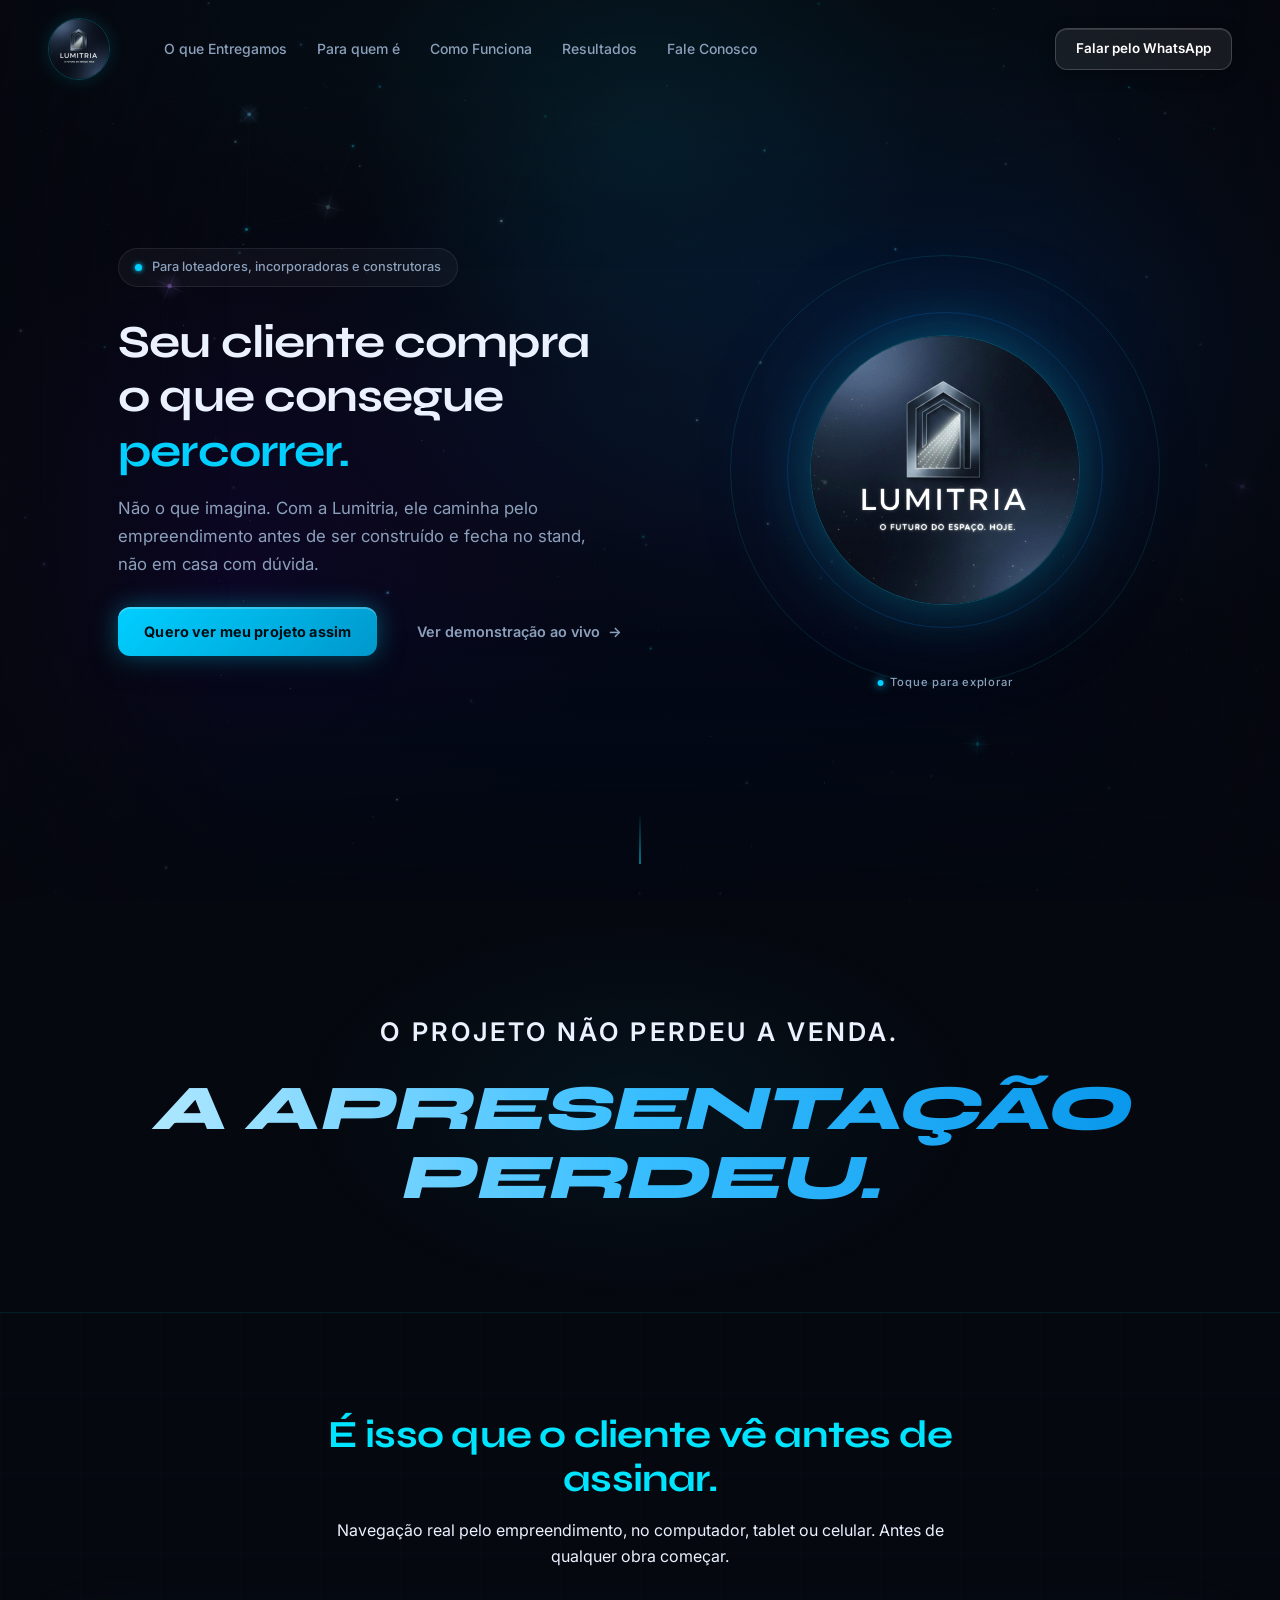
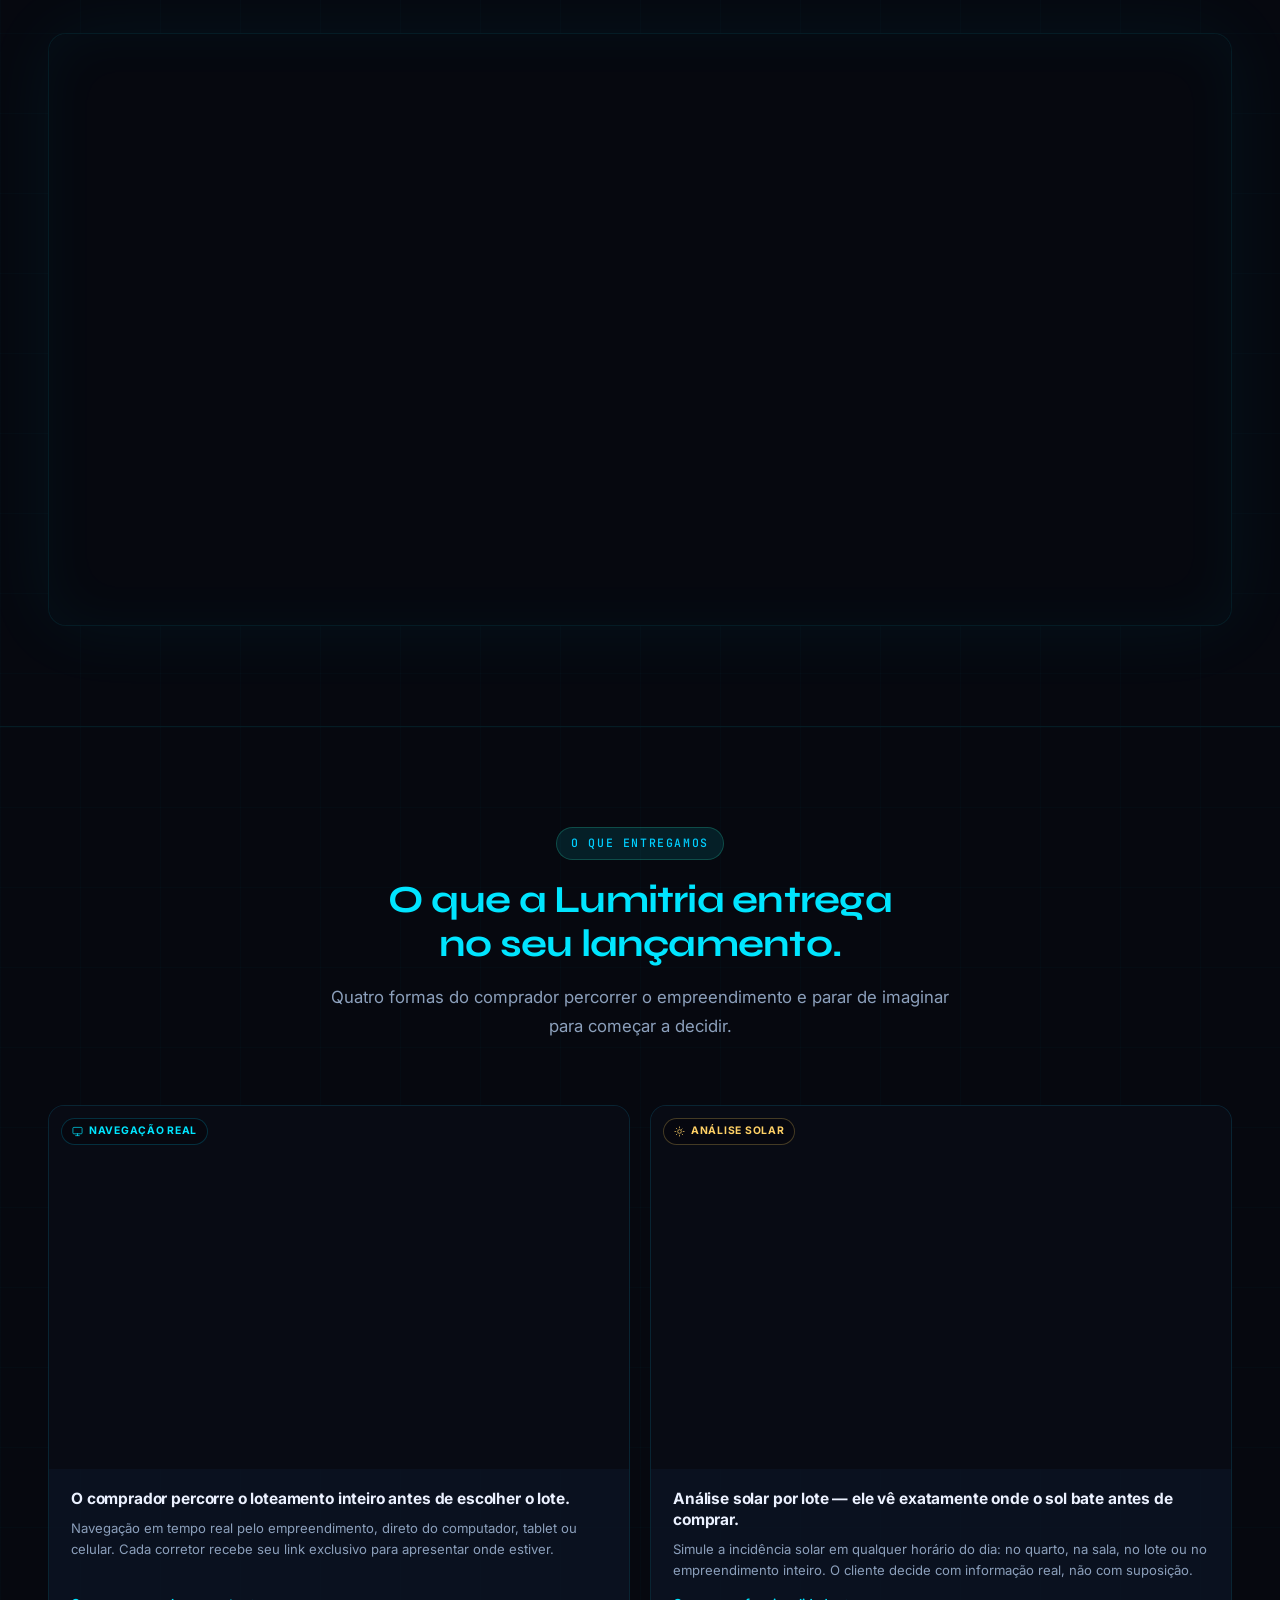
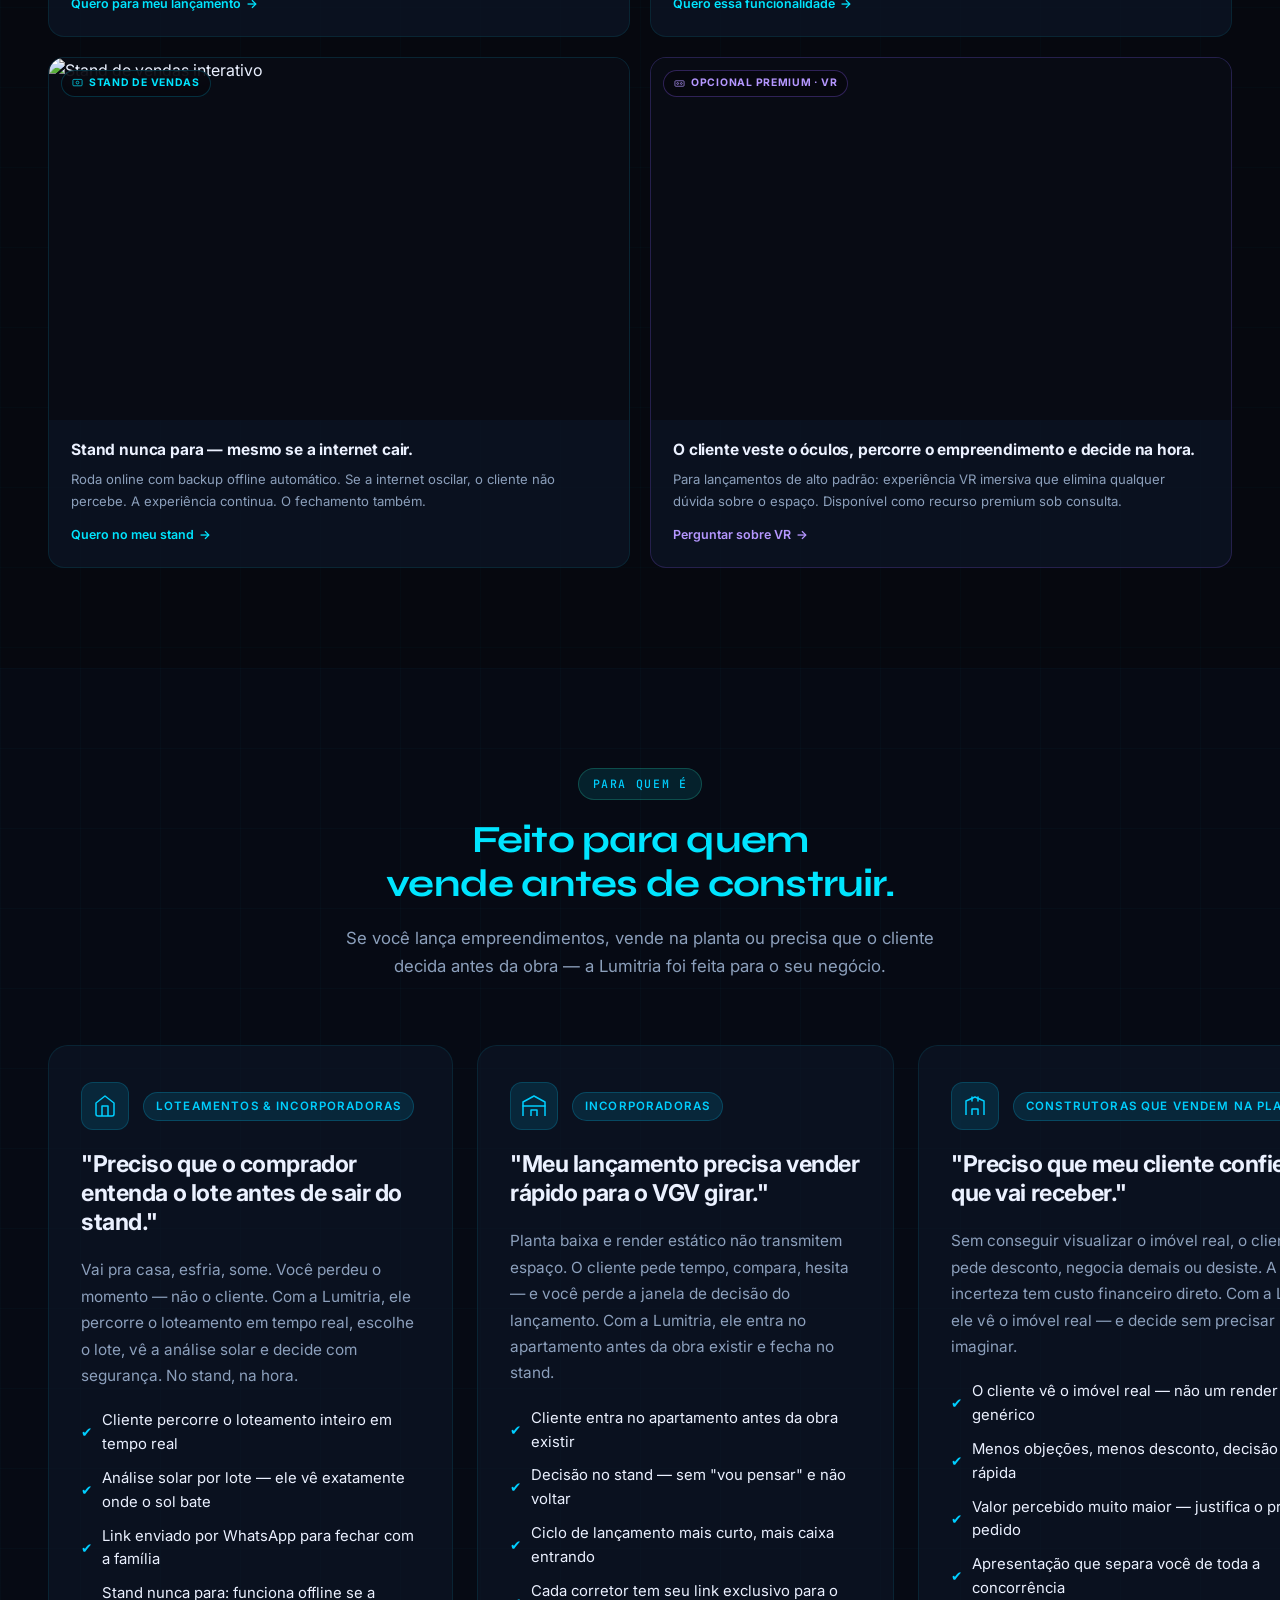
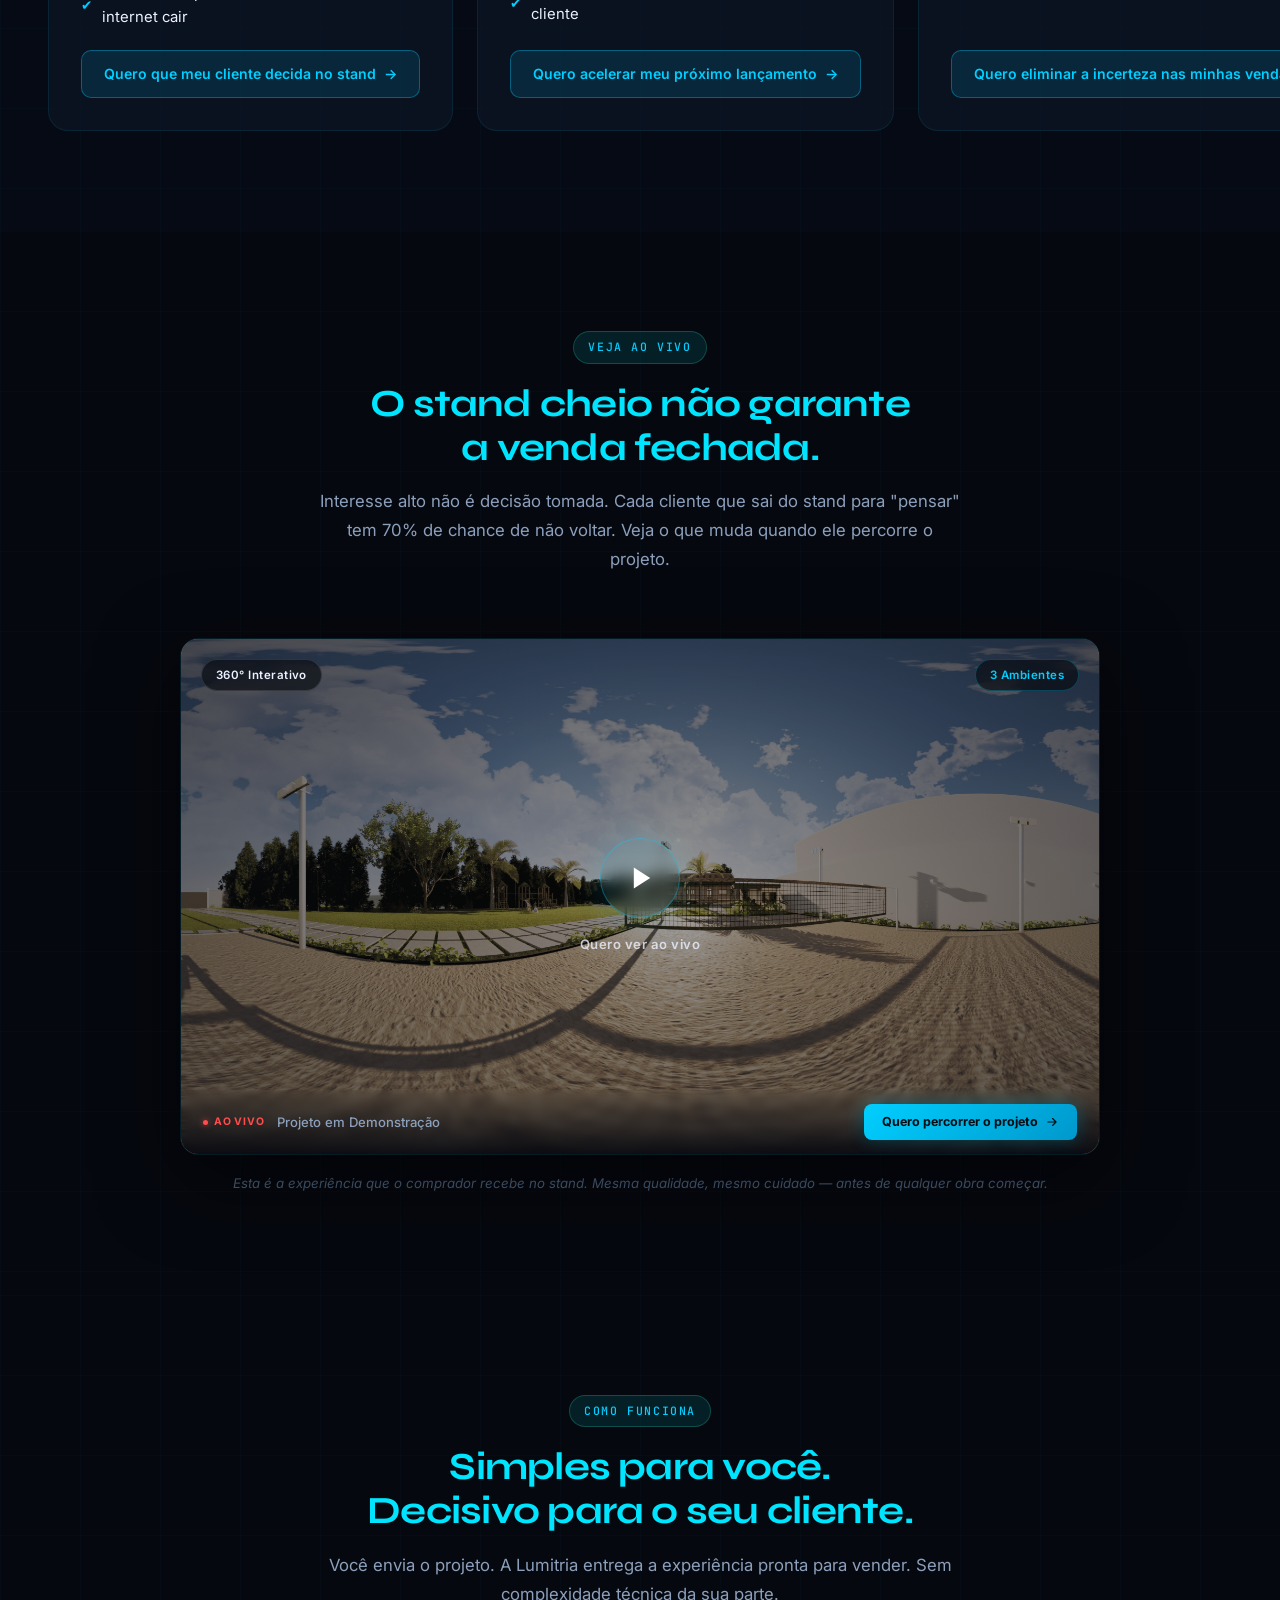
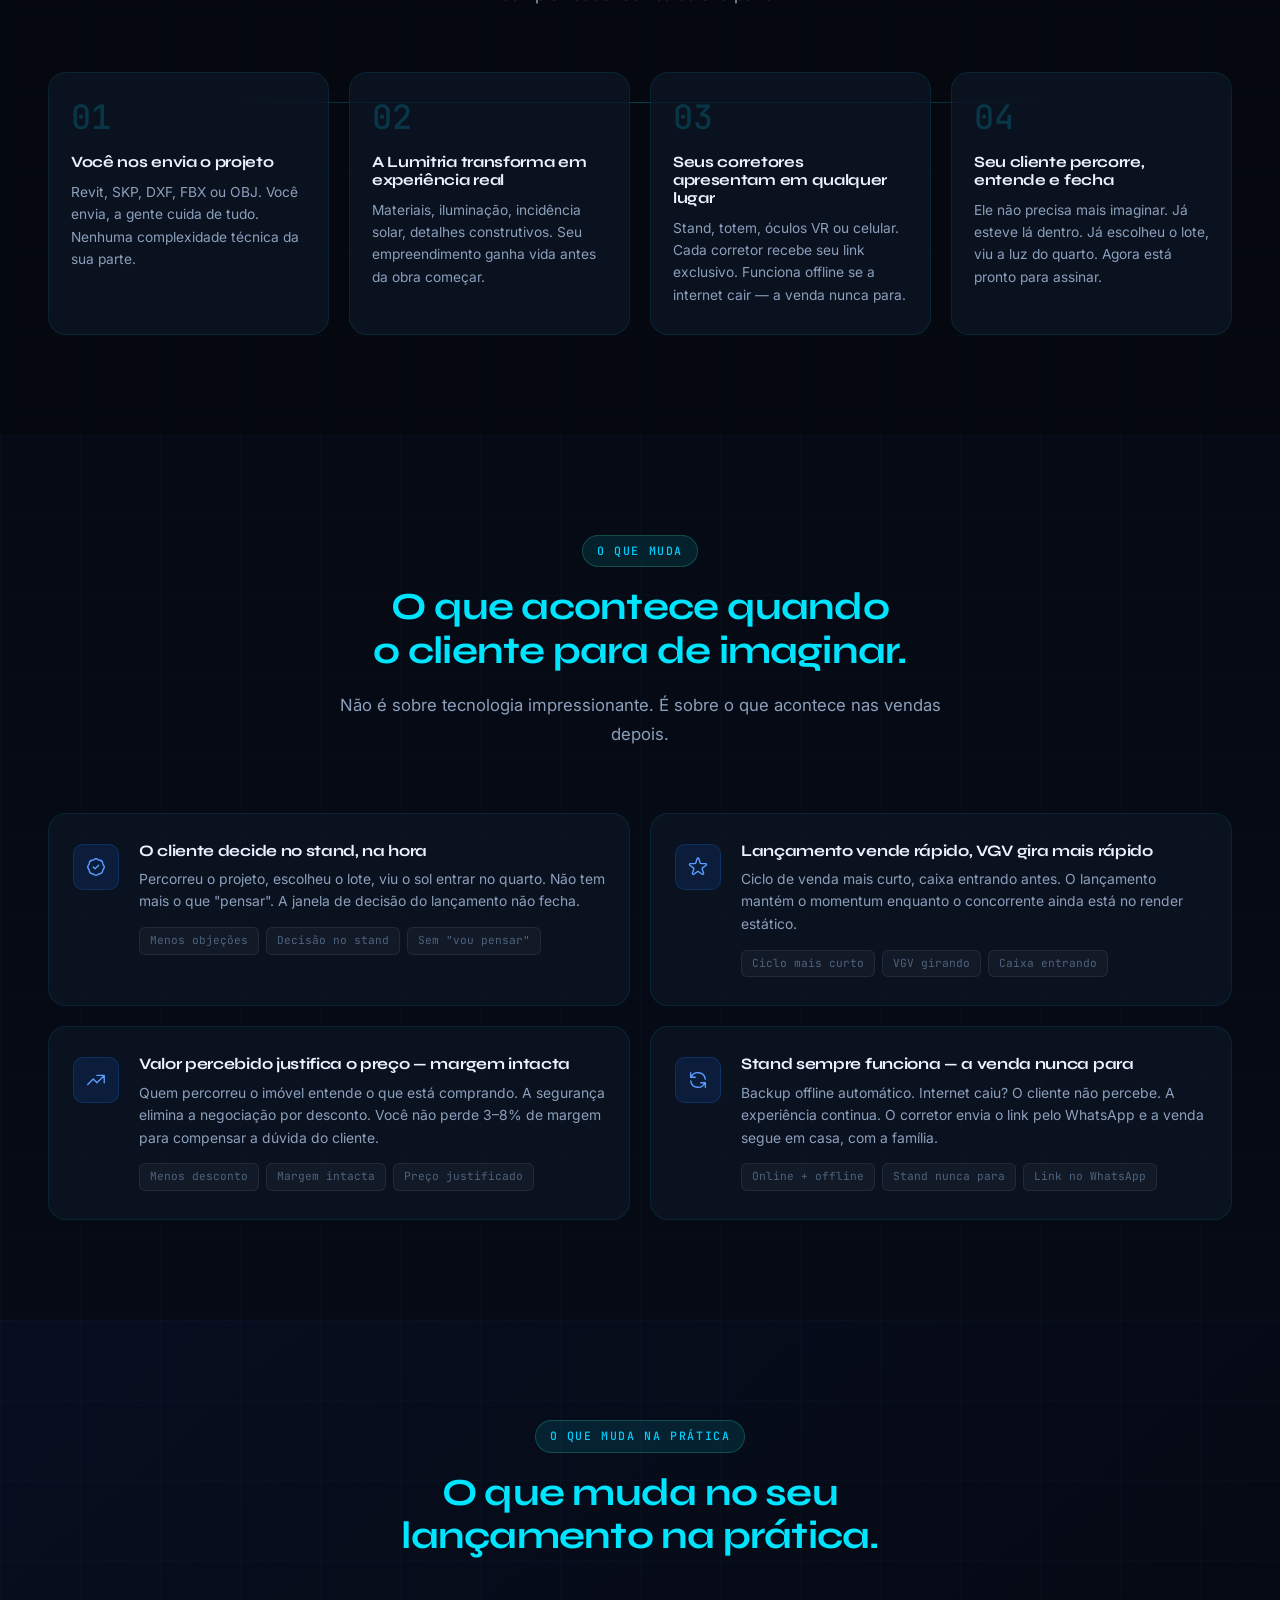
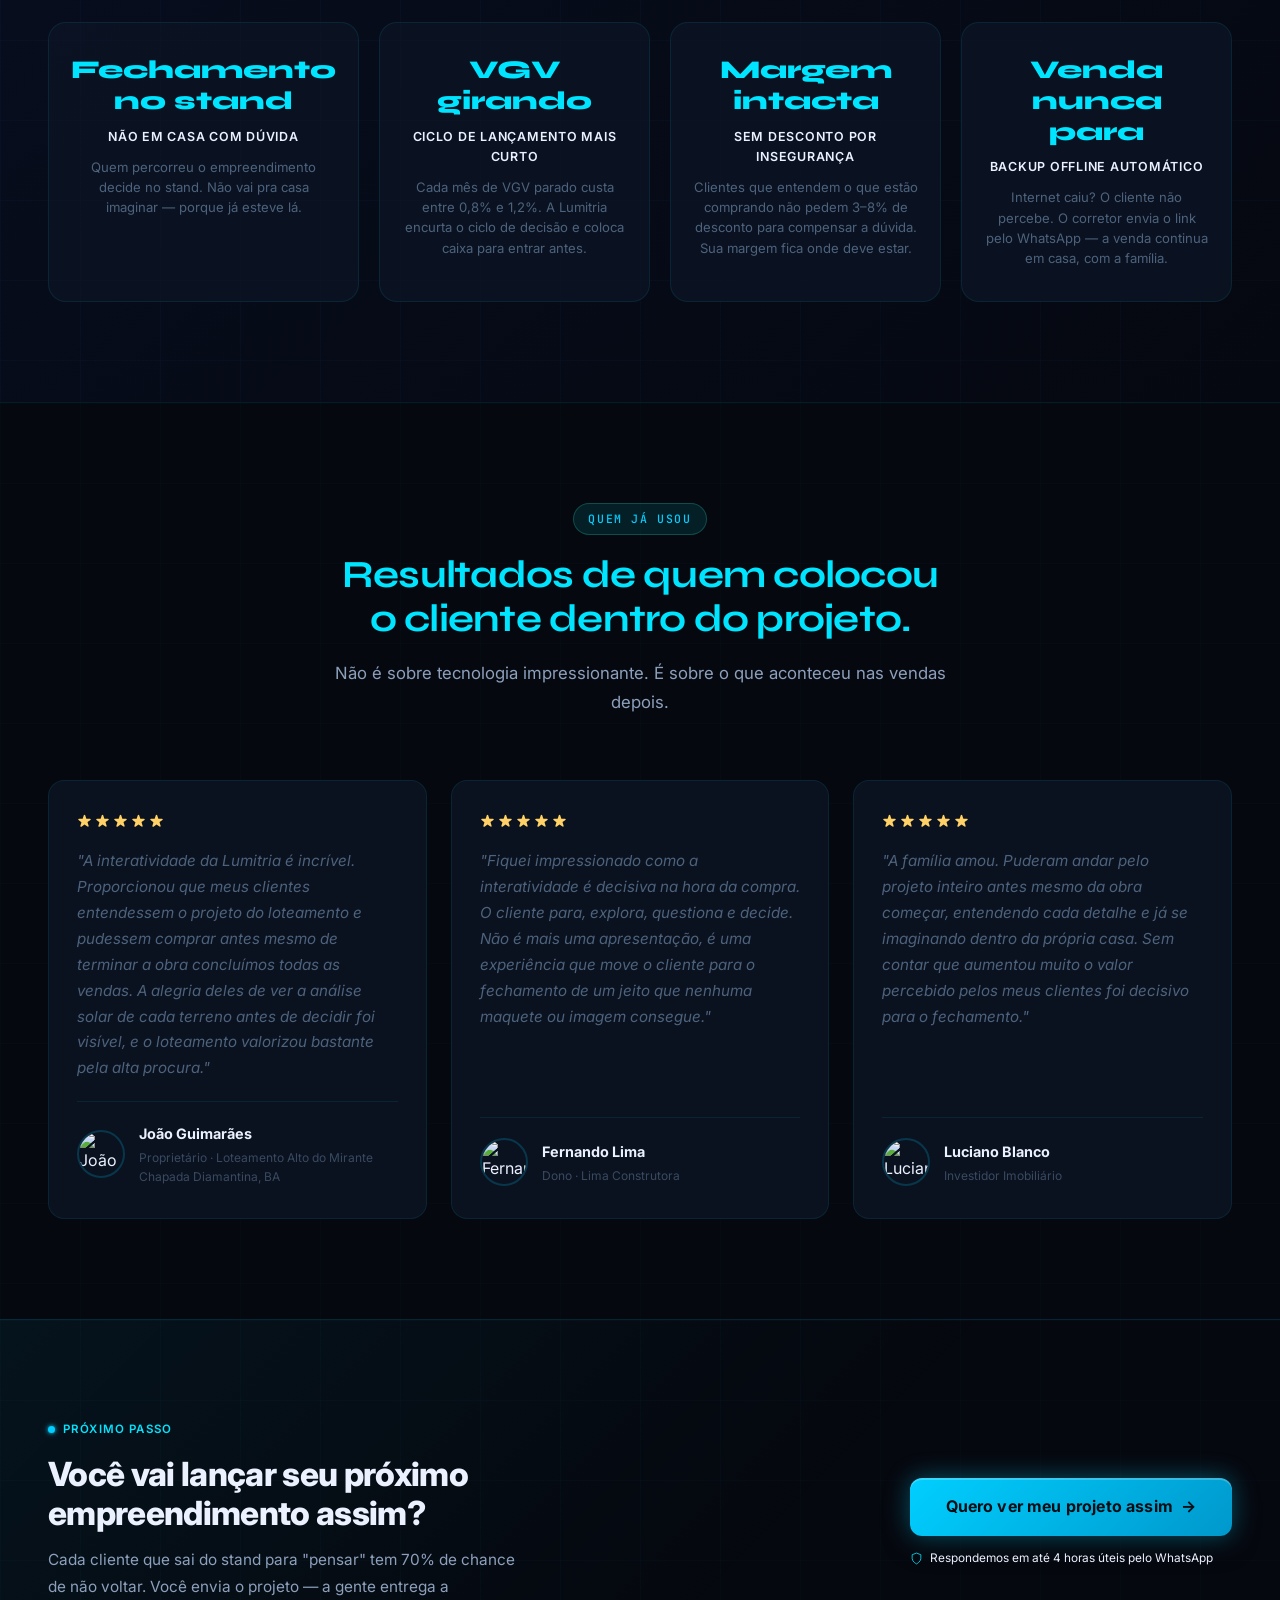
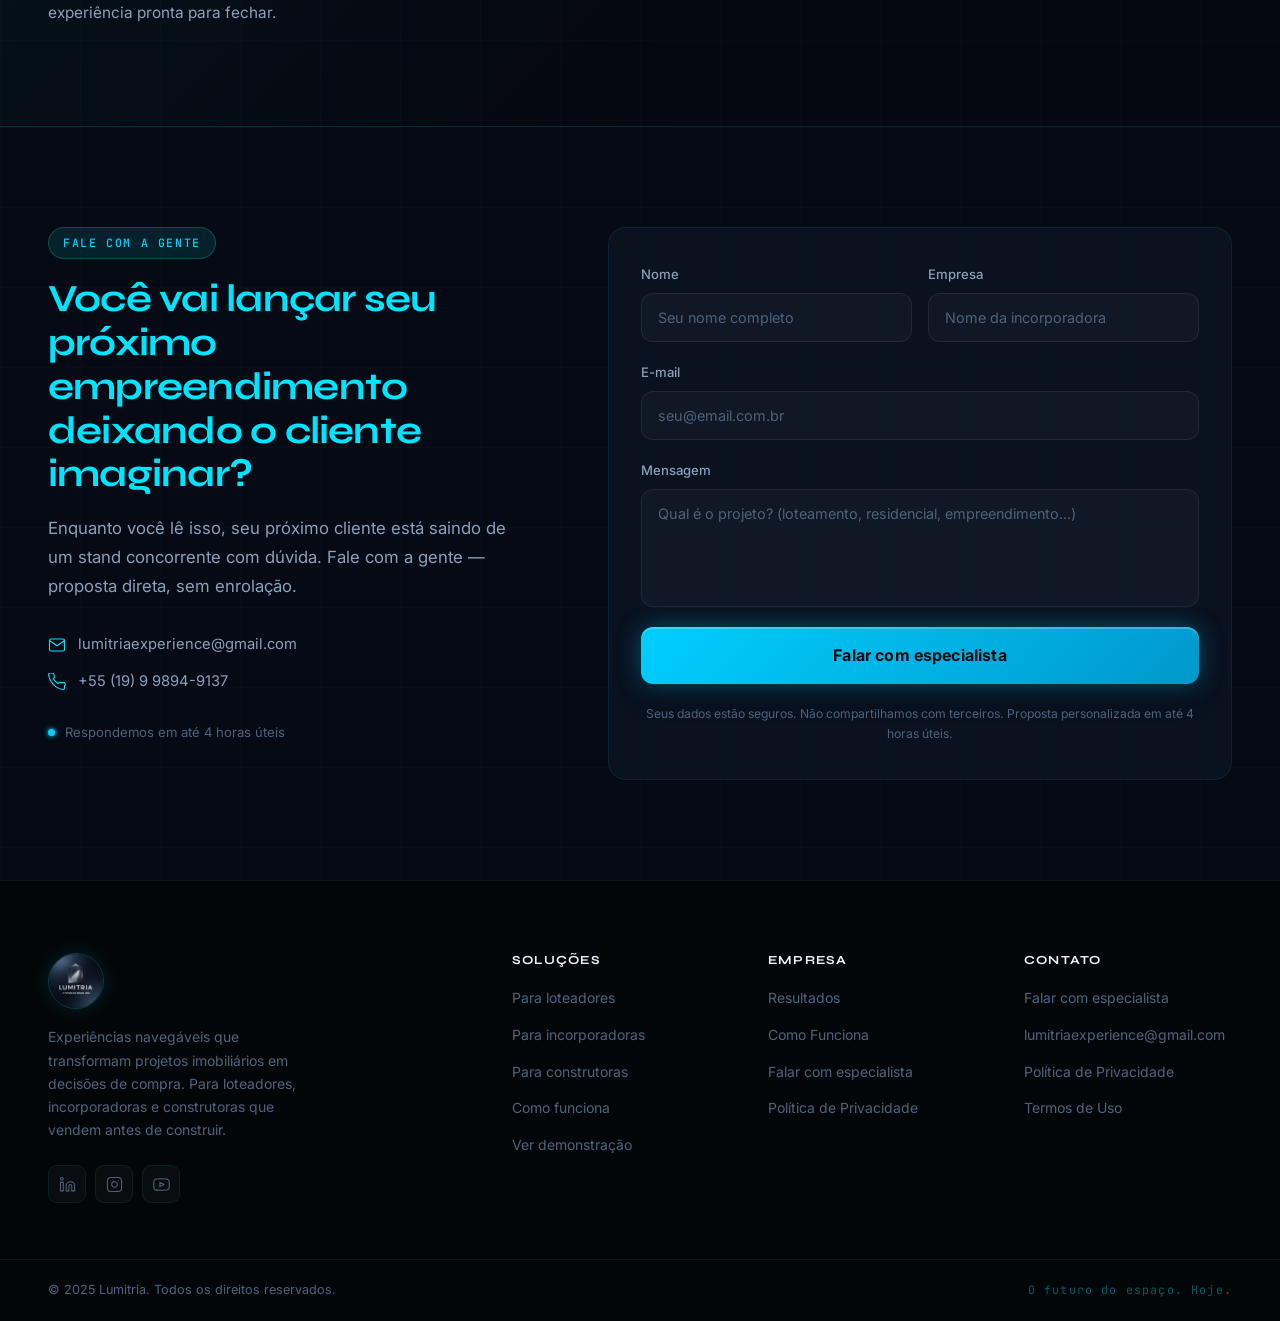
==== commit bbfa43ff: "feat: hero 3D panorâmico — nebulosas em profundidade, vignette, painéis laterais com stats Remove gr" ====
--- a/index.html
+++ b/index.html
@@ -54,6 +54,32 @@
   ==================================================== -->
   <section id="hero" class="hero">
     <canvas id="galaxyCanvas" aria-hidden="true"></canvas>
+
+    <!-- Painéis laterais flutuantes -->
+    <div class="hero-side hero-side--left" aria-hidden="true">
+      <div class="hside-stat">
+        <span class="hside-num">70%</span>
+        <span class="hside-label">dos clientes que saem<br>do stand não voltam</span>
+      </div>
+      <div class="hside-divider"></div>
+      <div class="hside-stat">
+        <span class="hside-num">3–8%</span>
+        <span class="hside-label">de margem perdida<br>por insegurança do cliente</span>
+      </div>
+    </div>
+
+    <div class="hero-side hero-side--right" aria-hidden="true">
+      <div class="hside-badge">
+        <span class="hside-dot"></span>
+        Ao vivo
+      </div>
+      <div class="hside-stat">
+        <span class="hside-num">100%</span>
+        <span class="hside-label">das unidades vendidas<br>antes da obra</span>
+      </div>
+      <div class="hside-quote">"Concluímos todas as vendas."<br><em>João Guimarães · Loteamento Alto do Mirante</em></div>
+    </div>
+
     <div class="container hero-inner">
 
       <div class="hero-content fade-in">
--- a/css/main.css
+++ b/css/main.css
@@ -95,9 +95,9 @@
    4. LAYOUT
    ============================================================ */
 .container {
-  max-width: 1180px;
+  max-width: 1280px;
   margin: 0 auto;
-  padding: 0 24px;
+  padding: 0 48px;
 }
 
 .section {
@@ -115,11 +115,102 @@
   position: absolute;
   inset: 0;
   background-image:
-    linear-gradient(rgba(0,229,255,0.022) 1px, transparent 1px),
-    linear-gradient(90deg, rgba(0,229,255,0.022) 1px, transparent 1px);
-  background-size: 64px 64px;
+    linear-gradient(rgba(0,229,255,0.018) 1px, transparent 1px),
+    linear-gradient(90deg, rgba(0,229,255,0.018) 1px, transparent 1px);
+  background-size: 80px 80px;
   pointer-events: none;
   z-index: 0;
+}
+
+/* ── Painéis laterais do hero ── */
+.hero-side {
+  position: absolute;
+  top: 50%;
+  transform: translateY(-50%);
+  z-index: 2;
+  display: flex;
+  flex-direction: column;
+  gap: 20px;
+  width: 160px;
+}
+
+.hero-side--left  { left: 24px; align-items: flex-start; }
+.hero-side--right { right: 24px; align-items: flex-end; }
+
+.hside-stat {
+  display: flex;
+  flex-direction: column;
+  gap: 4px;
+}
+
+.hside-num {
+  font-family: 'Syne', sans-serif;
+  font-size: 1.9rem;
+  font-weight: 800;
+  color: var(--cyan);
+  line-height: 1;
+  letter-spacing: -0.02em;
+  text-shadow: 0 0 24px rgba(0,229,255,0.5);
+}
+
+.hside-label {
+  font-size: 0.68rem;
+  font-weight: 500;
+  color: var(--text-muted);
+  line-height: 1.4;
+  letter-spacing: 0.02em;
+}
+
+.hero-side--right .hside-label { text-align: right; }
+
+.hside-divider {
+  width: 32px;
+  height: 1px;
+  background: rgba(0,229,255,0.25);
+}
+
+.hero-side--right .hside-divider { align-self: flex-end; }
+
+.hside-badge {
+  display: inline-flex;
+  align-items: center;
+  gap: 6px;
+  font-size: 0.65rem;
+  font-weight: 600;
+  letter-spacing: 0.10em;
+  text-transform: uppercase;
+  color: var(--cyan);
+  margin-bottom: 4px;
+}
+
+.hside-dot {
+  width: 6px; height: 6px;
+  border-radius: 50%;
+  background: var(--cyan);
+  animation: pulse 2s ease-in-out infinite;
+  flex-shrink: 0;
+}
+
+.hside-quote {
+  font-size: 0.65rem;
+  color: var(--text-muted);
+  line-height: 1.5;
+  text-align: right;
+  border-right: 1px solid rgba(0,229,255,0.18);
+  padding-right: 10px;
+  margin-top: 4px;
+}
+
+.hside-quote em {
+  display: block;
+  margin-top: 4px;
+  color: rgba(0,229,255,0.5);
+  font-style: normal;
+  font-size: 0.60rem;
+}
+
+@media (max-width: 1300px) {
+  .hero-side { display: none; }
 }
 
 .section > .container {
@@ -420,34 +511,35 @@
   overflow: hidden;
 }
 
-/* Fundo gradiente */
+/* Profundidade 3D — nebulosas em camadas criando perspectiva */
 .hero::before {
   content: '';
   position: absolute;
   inset: 0;
   background:
-    radial-gradient(ellipse 75% 65% at 68% 50%, rgba(26,114,232,0.13) 0%, transparent 60%),
-    radial-gradient(ellipse 55% 75% at 25% 25%, rgba(0,229,255,0.06) 0%, transparent 50%);
+    radial-gradient(ellipse 120% 80% at 50% 100%, rgba(0,10,30,0.95) 0%, transparent 55%),
+    radial-gradient(ellipse 80% 60% at 72% 38%, rgba(0,120,255,0.12) 0%, transparent 60%),
+    radial-gradient(ellipse 55% 70% at 18% 65%, rgba(80,0,220,0.09) 0%, transparent 55%),
+    radial-gradient(ellipse 45% 55% at 50% 15%, rgba(0,229,255,0.07) 0%, transparent 50%),
+    radial-gradient(ellipse 100% 40% at 50% 0%, rgba(0,229,255,0.04) 0%, transparent 60%);
   pointer-events: none;
 }
 
-/* Dot grid */
+/* Vignette nas bordas — sensação de profundidade */
 .hero::after {
   content: '';
   position: absolute;
   inset: 0;
-  background-image: radial-gradient(rgba(0,229,255,0.18) 1px, transparent 1px);
-  background-size: 38px 38px;
+  background:
+    linear-gradient(to right,  rgba(6,8,15,0.70) 0%, transparent 18%, transparent 82%, rgba(6,8,15,0.70) 100%),
+    linear-gradient(to bottom, rgba(6,8,15,0.30) 0%, transparent 30%, transparent 70%, rgba(6,8,15,0.60) 100%);
   pointer-events: none;
-  opacity: 0.35;
-  mask-image: radial-gradient(ellipse 85% 85% at 50% 50%, black 30%, transparent 75%);
-  -webkit-mask-image: radial-gradient(ellipse 85% 85% at 50% 50%, black 30%, transparent 75%);
 }
 
 .hero-inner {
   display: grid;
-  grid-template-columns: 1fr 1fr;
-  gap: 56px;
+  grid-template-columns: 1.1fr 0.9fr;
+  gap: 80px;
   align-items: center;
   position: relative;
   z-index: 1;
@@ -3421,6 +3513,9 @@
 /* ============================================================
    MOBILE — container e overflow
    ============================================================ */
+@media (max-width: 768px) {
+  .container { padding: 0 20px; }
+}
 @media (max-width: 480px) {
   .container { padding: 0 16px; }
   body { overflow-x: hidden; }
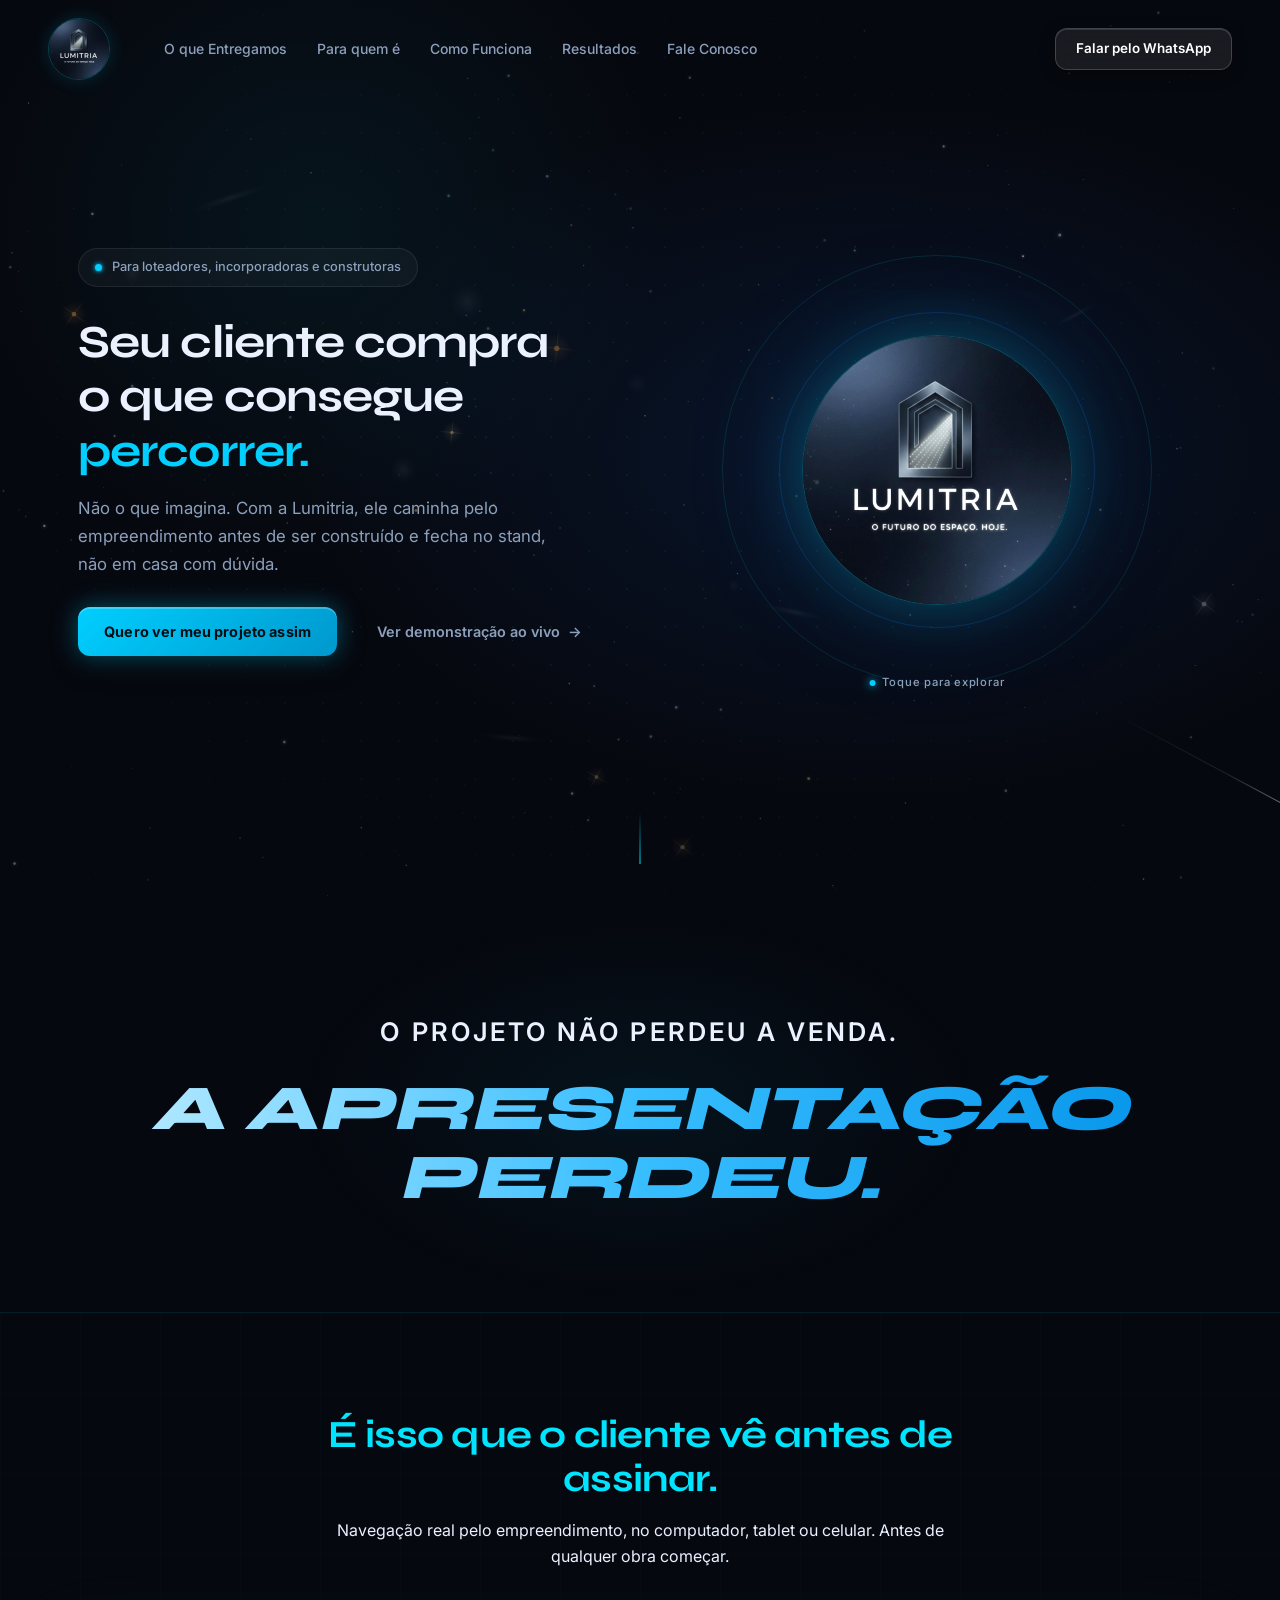
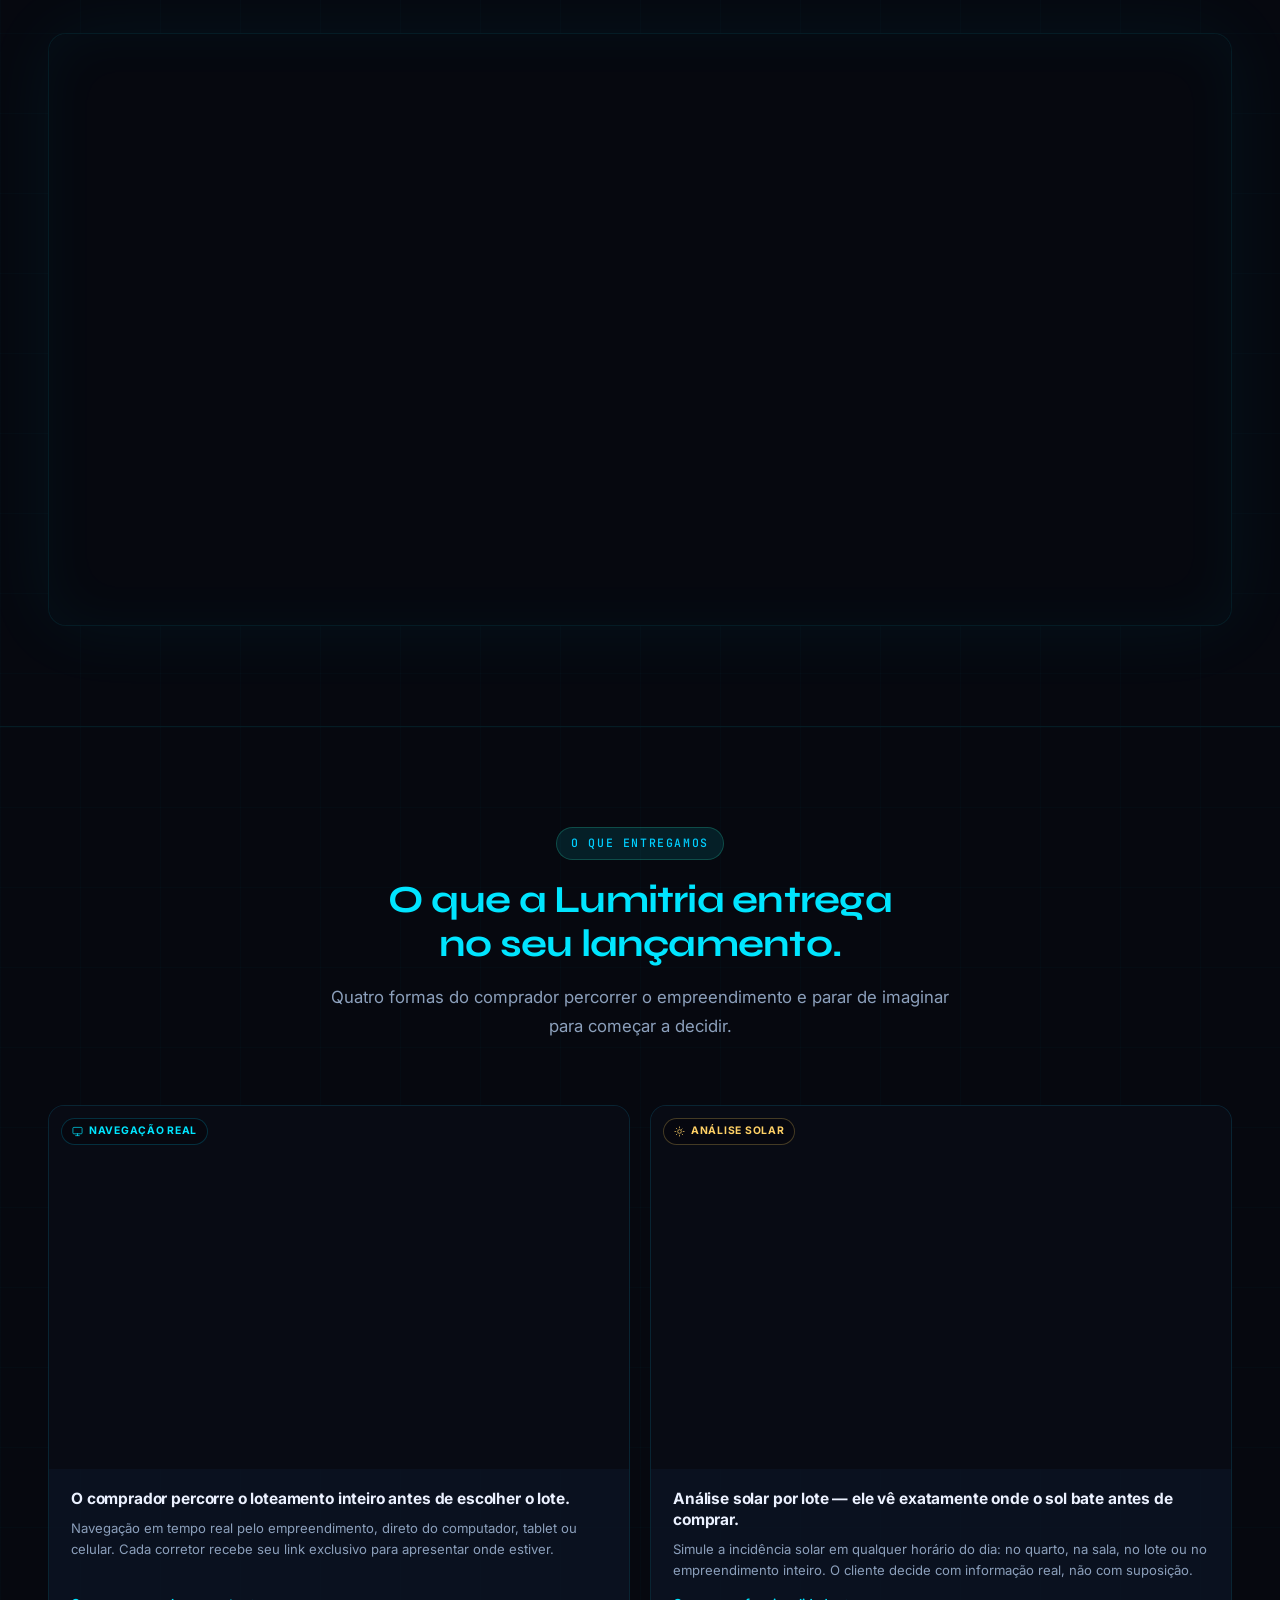
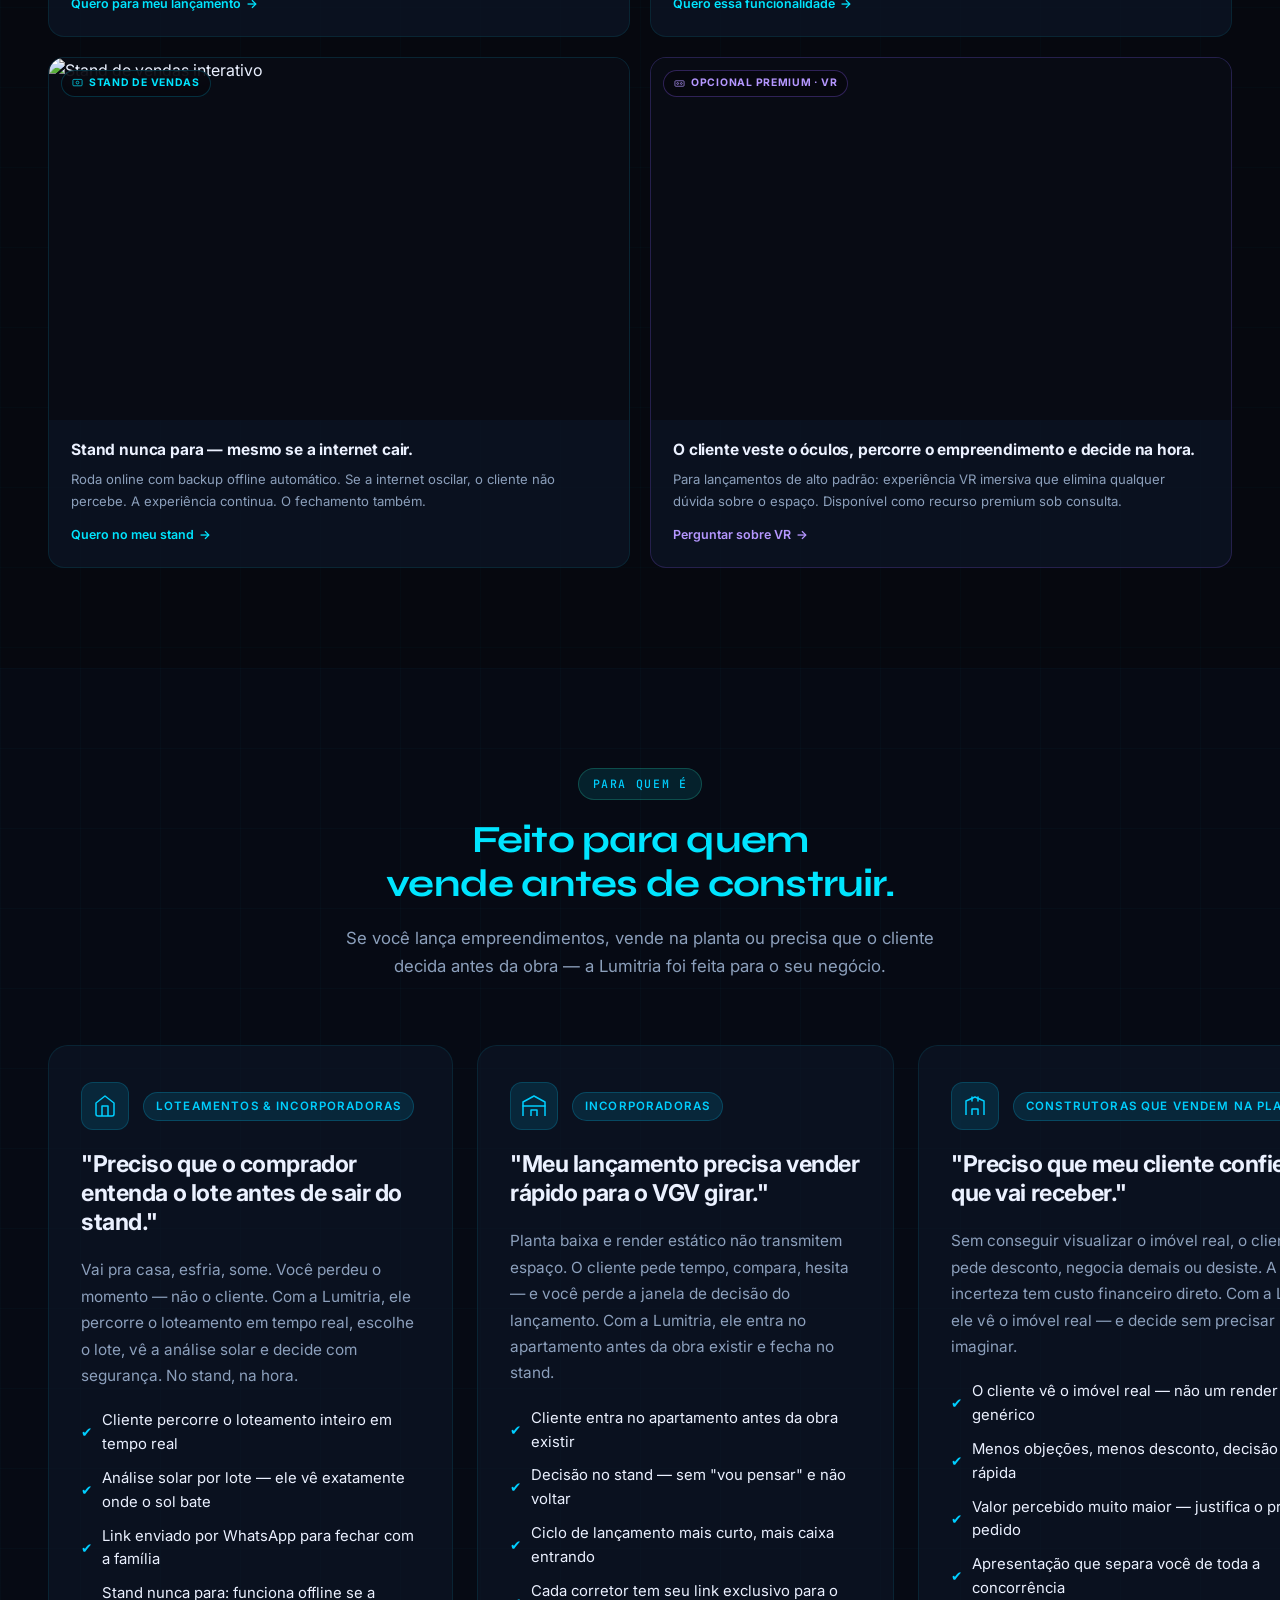
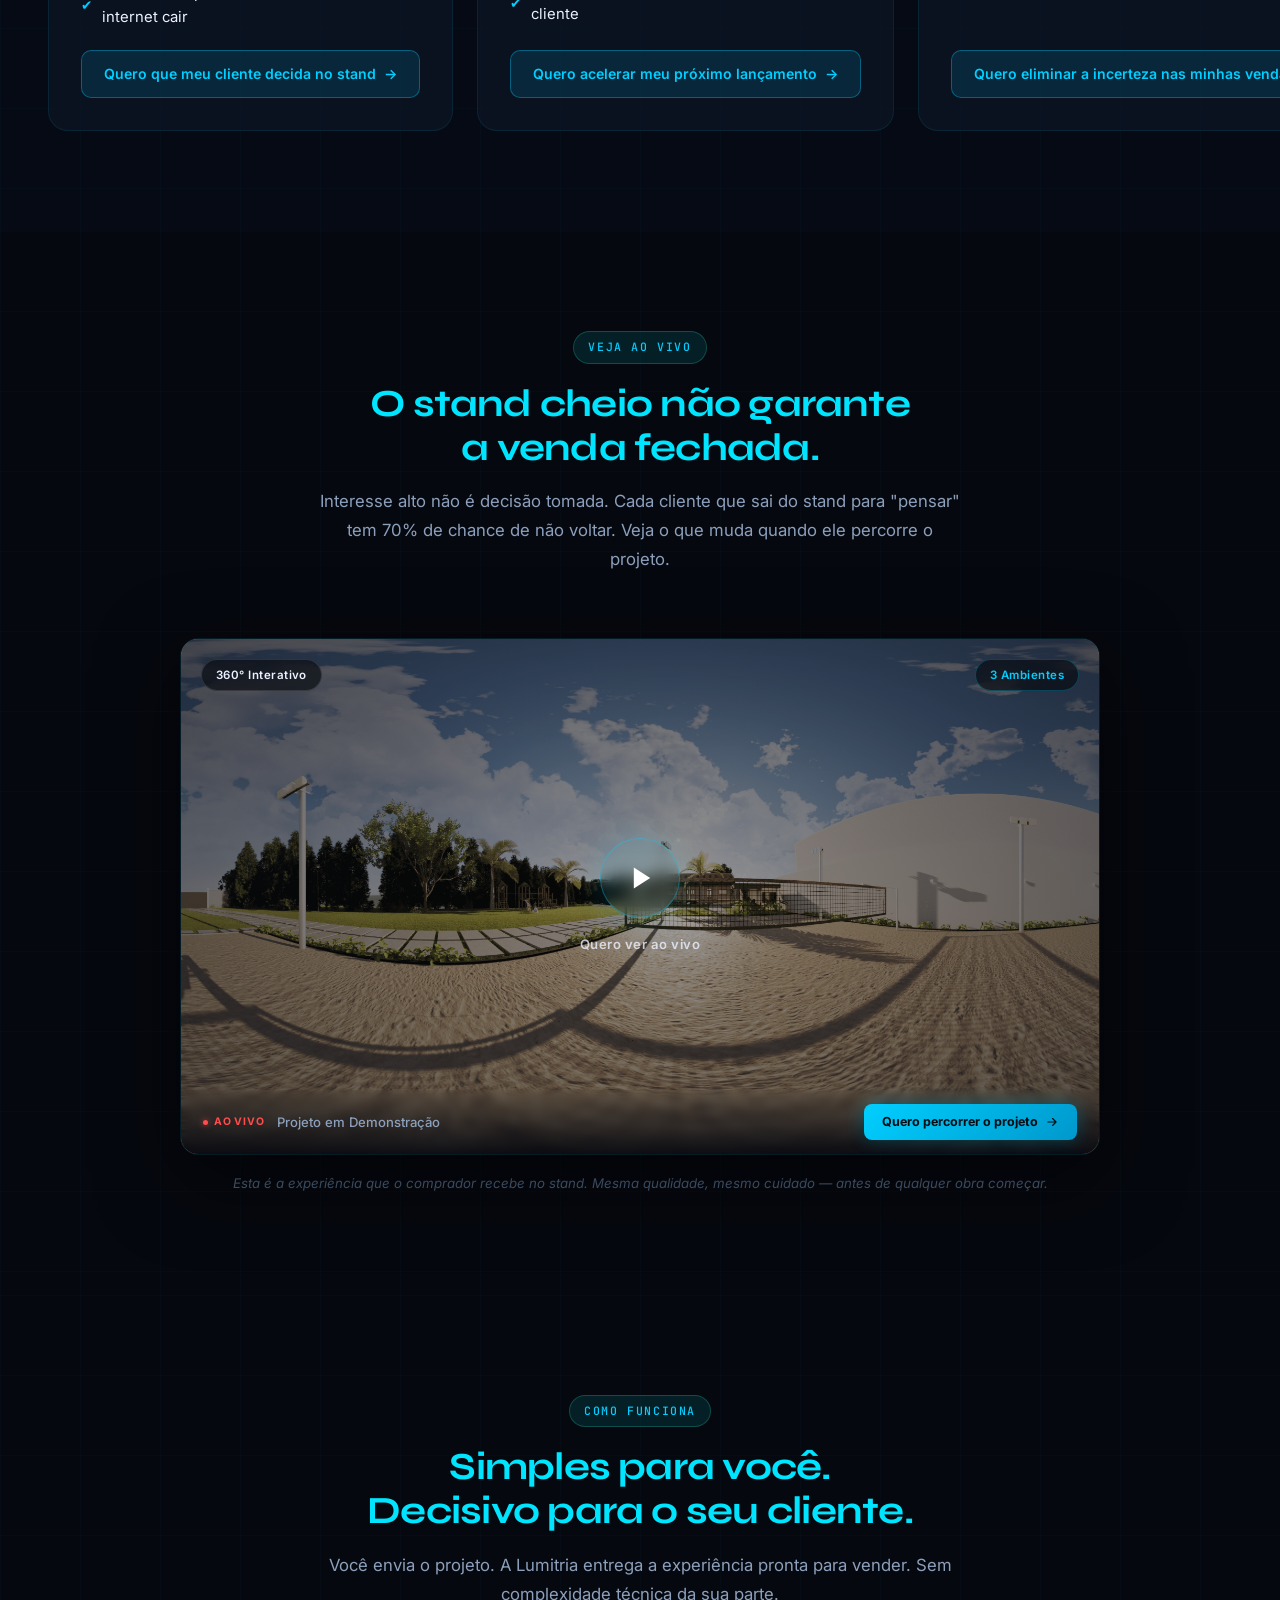
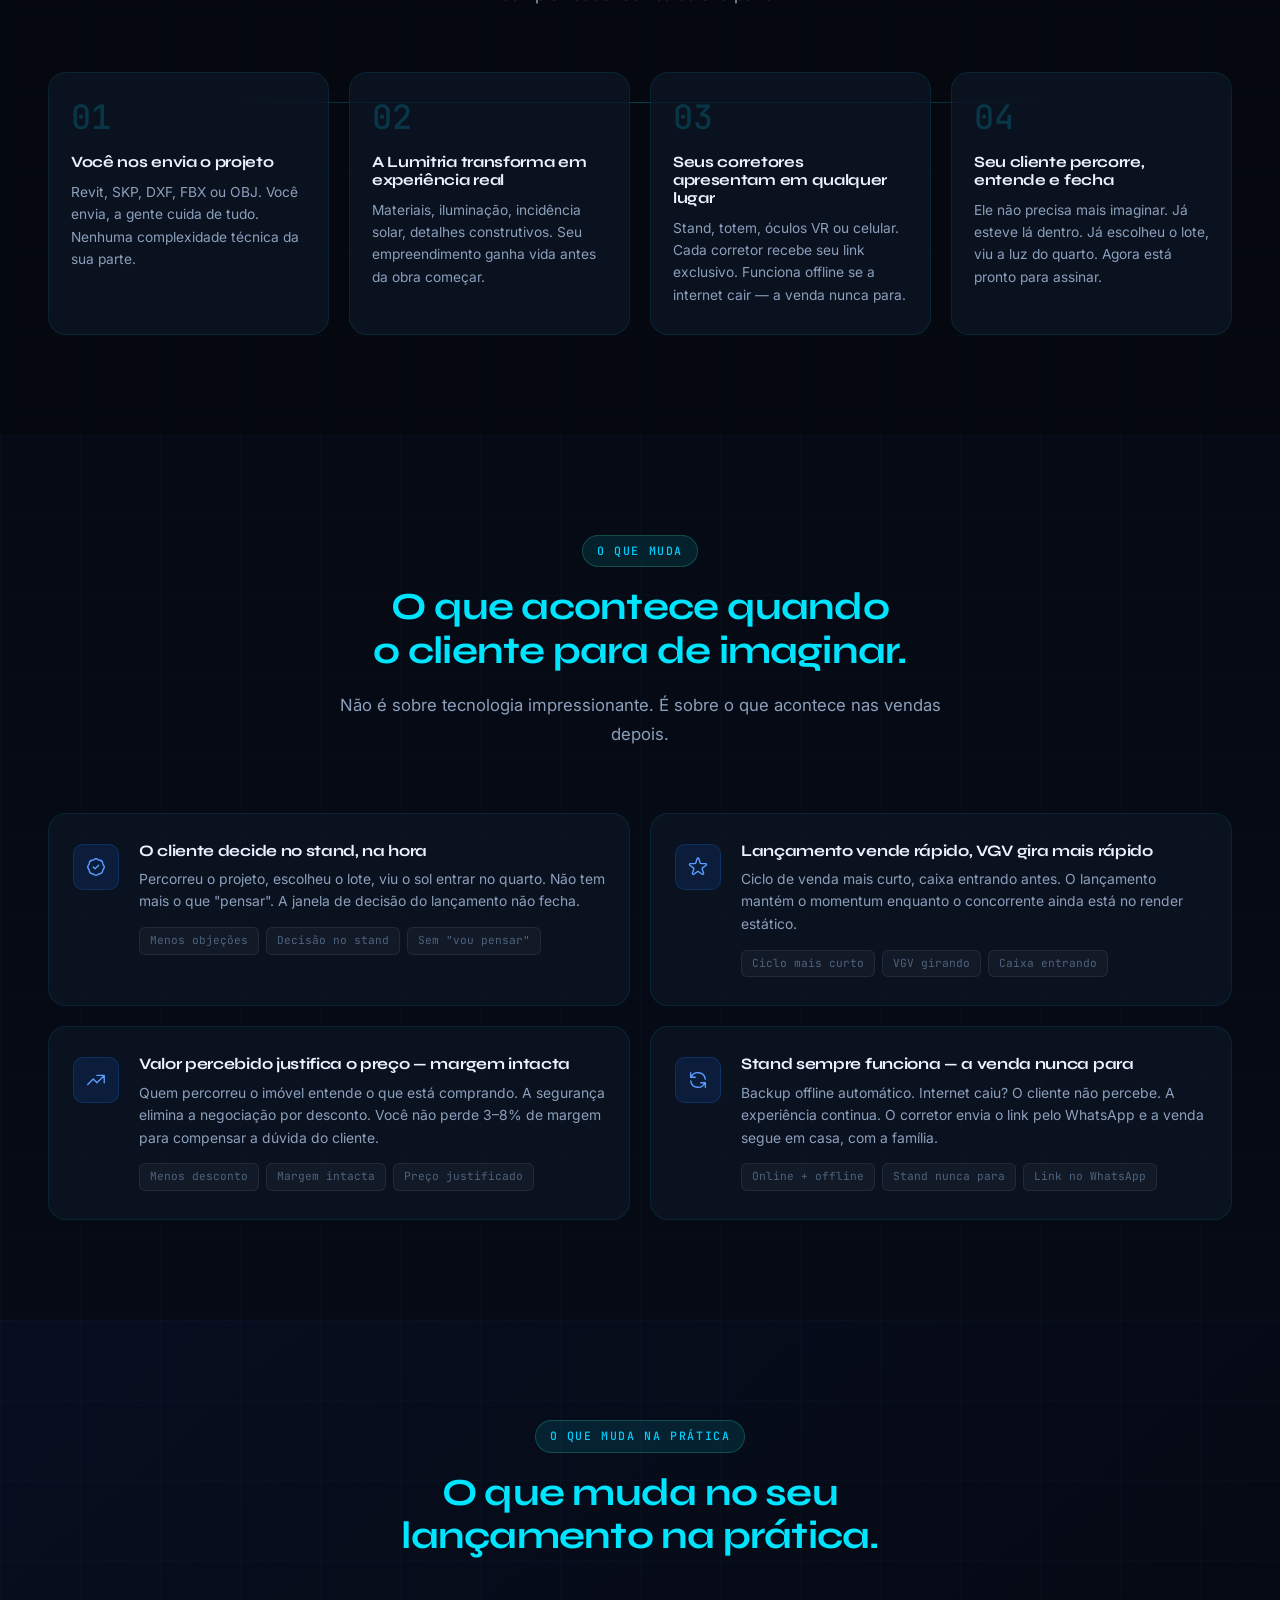
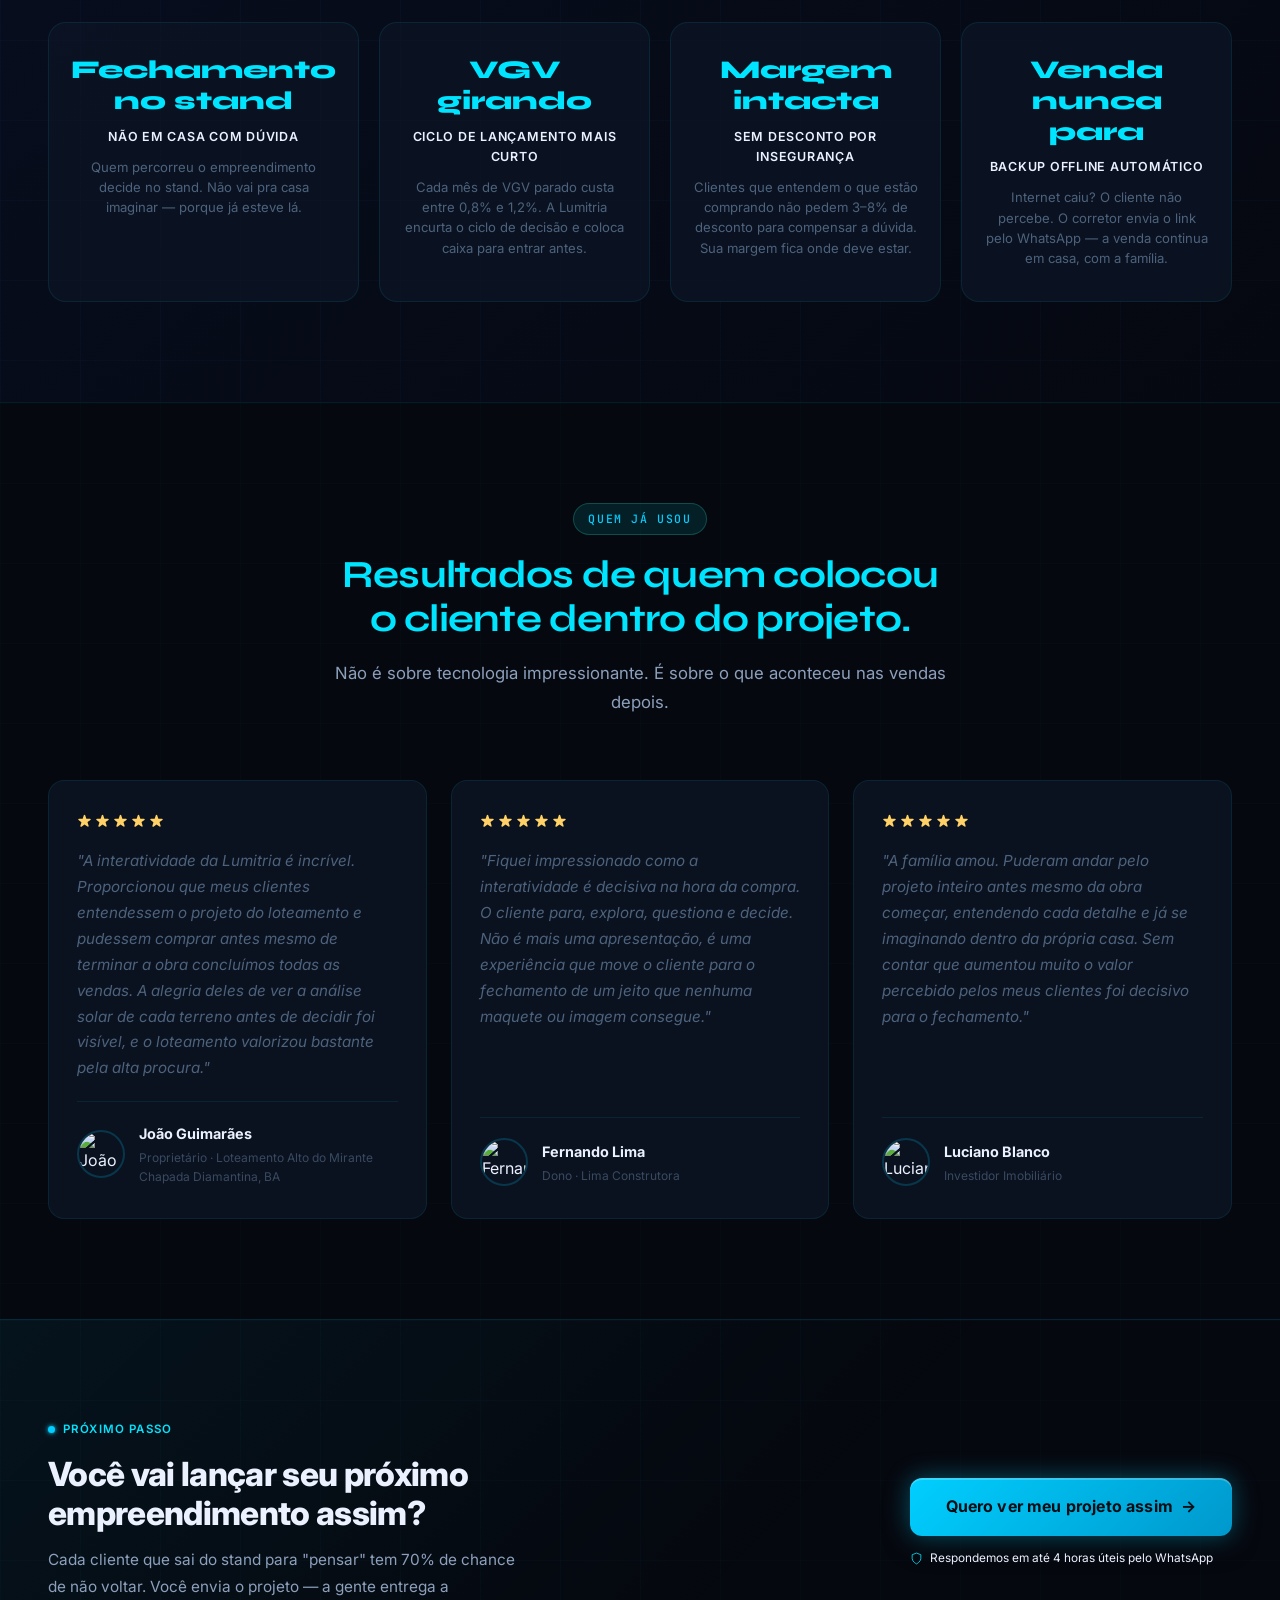
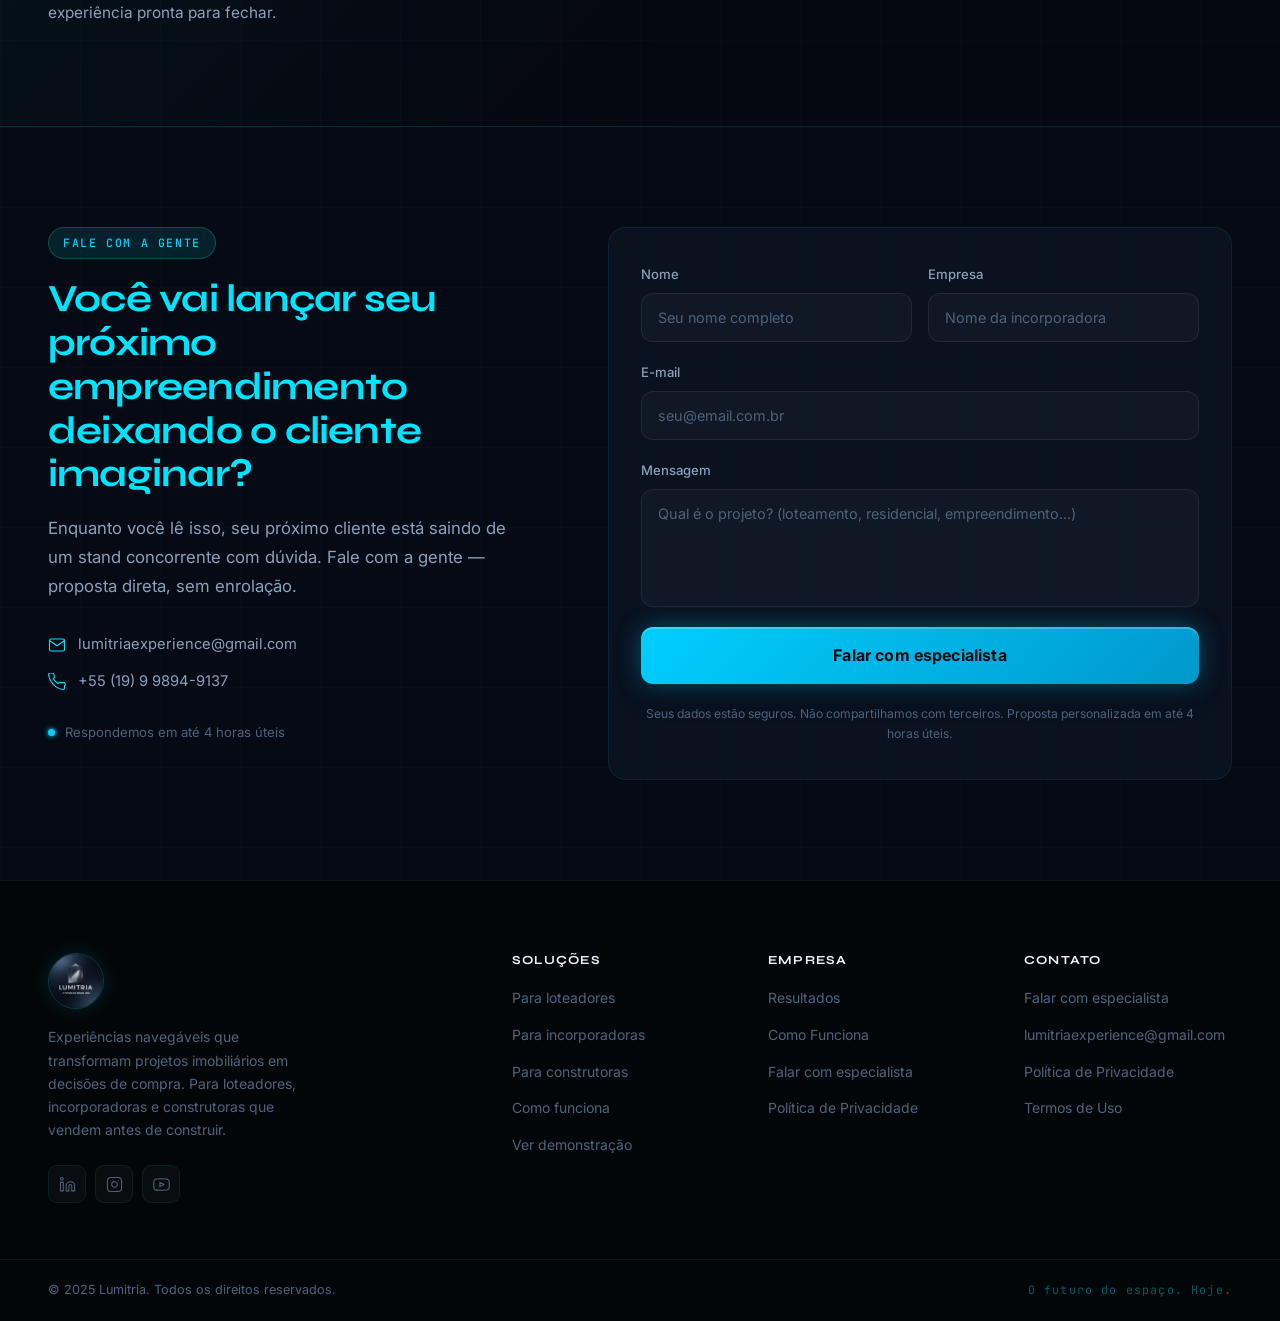
==== commit 2a9c745f: "revert: restaurar universo original e limpar hero — estrelas/cometas originais, dot grid e layout li" ====
--- a/index.html
+++ b/index.html
@@ -54,31 +54,6 @@
   ==================================================== -->
   <section id="hero" class="hero">
     <canvas id="galaxyCanvas" aria-hidden="true"></canvas>
-
-    <!-- Painéis laterais flutuantes -->
-    <div class="hero-side hero-side--left" aria-hidden="true">
-      <div class="hside-stat">
-        <span class="hside-num">70%</span>
-        <span class="hside-label">dos clientes que saem<br>do stand não voltam</span>
-      </div>
-      <div class="hside-divider"></div>
-      <div class="hside-stat">
-        <span class="hside-num">3–8%</span>
-        <span class="hside-label">de margem perdida<br>por insegurança do cliente</span>
-      </div>
-    </div>
-
-    <div class="hero-side hero-side--right" aria-hidden="true">
-      <div class="hside-badge">
-        <span class="hside-dot"></span>
-        Ao vivo
-      </div>
-      <div class="hside-stat">
-        <span class="hside-num">100%</span>
-        <span class="hside-label">das unidades vendidas<br>antes da obra</span>
-      </div>
-      <div class="hside-quote">"Concluímos todas as vendas."<br><em>João Guimarães · Loteamento Alto do Mirante</em></div>
-    </div>
 
     <div class="container hero-inner">
 
--- a/css/main.css
+++ b/css/main.css
@@ -511,35 +511,34 @@
   overflow: hidden;
 }
 
-/* Profundidade 3D — nebulosas em camadas criando perspectiva */
+/* Fundo gradiente */
 .hero::before {
   content: '';
   position: absolute;
   inset: 0;
   background:
-    radial-gradient(ellipse 120% 80% at 50% 100%, rgba(0,10,30,0.95) 0%, transparent 55%),
-    radial-gradient(ellipse 80% 60% at 72% 38%, rgba(0,120,255,0.12) 0%, transparent 60%),
-    radial-gradient(ellipse 55% 70% at 18% 65%, rgba(80,0,220,0.09) 0%, transparent 55%),
-    radial-gradient(ellipse 45% 55% at 50% 15%, rgba(0,229,255,0.07) 0%, transparent 50%),
-    radial-gradient(ellipse 100% 40% at 50% 0%, rgba(0,229,255,0.04) 0%, transparent 60%);
+    radial-gradient(ellipse 75% 65% at 68% 50%, rgba(26,114,232,0.13) 0%, transparent 60%),
+    radial-gradient(ellipse 55% 75% at 25% 25%, rgba(0,229,255,0.06) 0%, transparent 50%);
   pointer-events: none;
 }
 
-/* Vignette nas bordas — sensação de profundidade */
+/* Dot grid */
 .hero::after {
   content: '';
   position: absolute;
   inset: 0;
-  background:
-    linear-gradient(to right,  rgba(6,8,15,0.70) 0%, transparent 18%, transparent 82%, rgba(6,8,15,0.70) 100%),
-    linear-gradient(to bottom, rgba(6,8,15,0.30) 0%, transparent 30%, transparent 70%, rgba(6,8,15,0.60) 100%);
+  background-image: radial-gradient(rgba(0,229,255,0.18) 1px, transparent 1px);
+  background-size: 38px 38px;
   pointer-events: none;
+  opacity: 0.35;
+  mask-image: radial-gradient(ellipse 85% 85% at 50% 50%, black 30%, transparent 75%);
+  -webkit-mask-image: radial-gradient(ellipse 85% 85% at 50% 50%, black 30%, transparent 75%);
 }
 
 .hero-inner {
   display: grid;
-  grid-template-columns: 1.1fr 0.9fr;
-  gap: 80px;
+  grid-template-columns: 1fr 1fr;
+  gap: 64px;
   align-items: center;
   position: relative;
   z-index: 1;
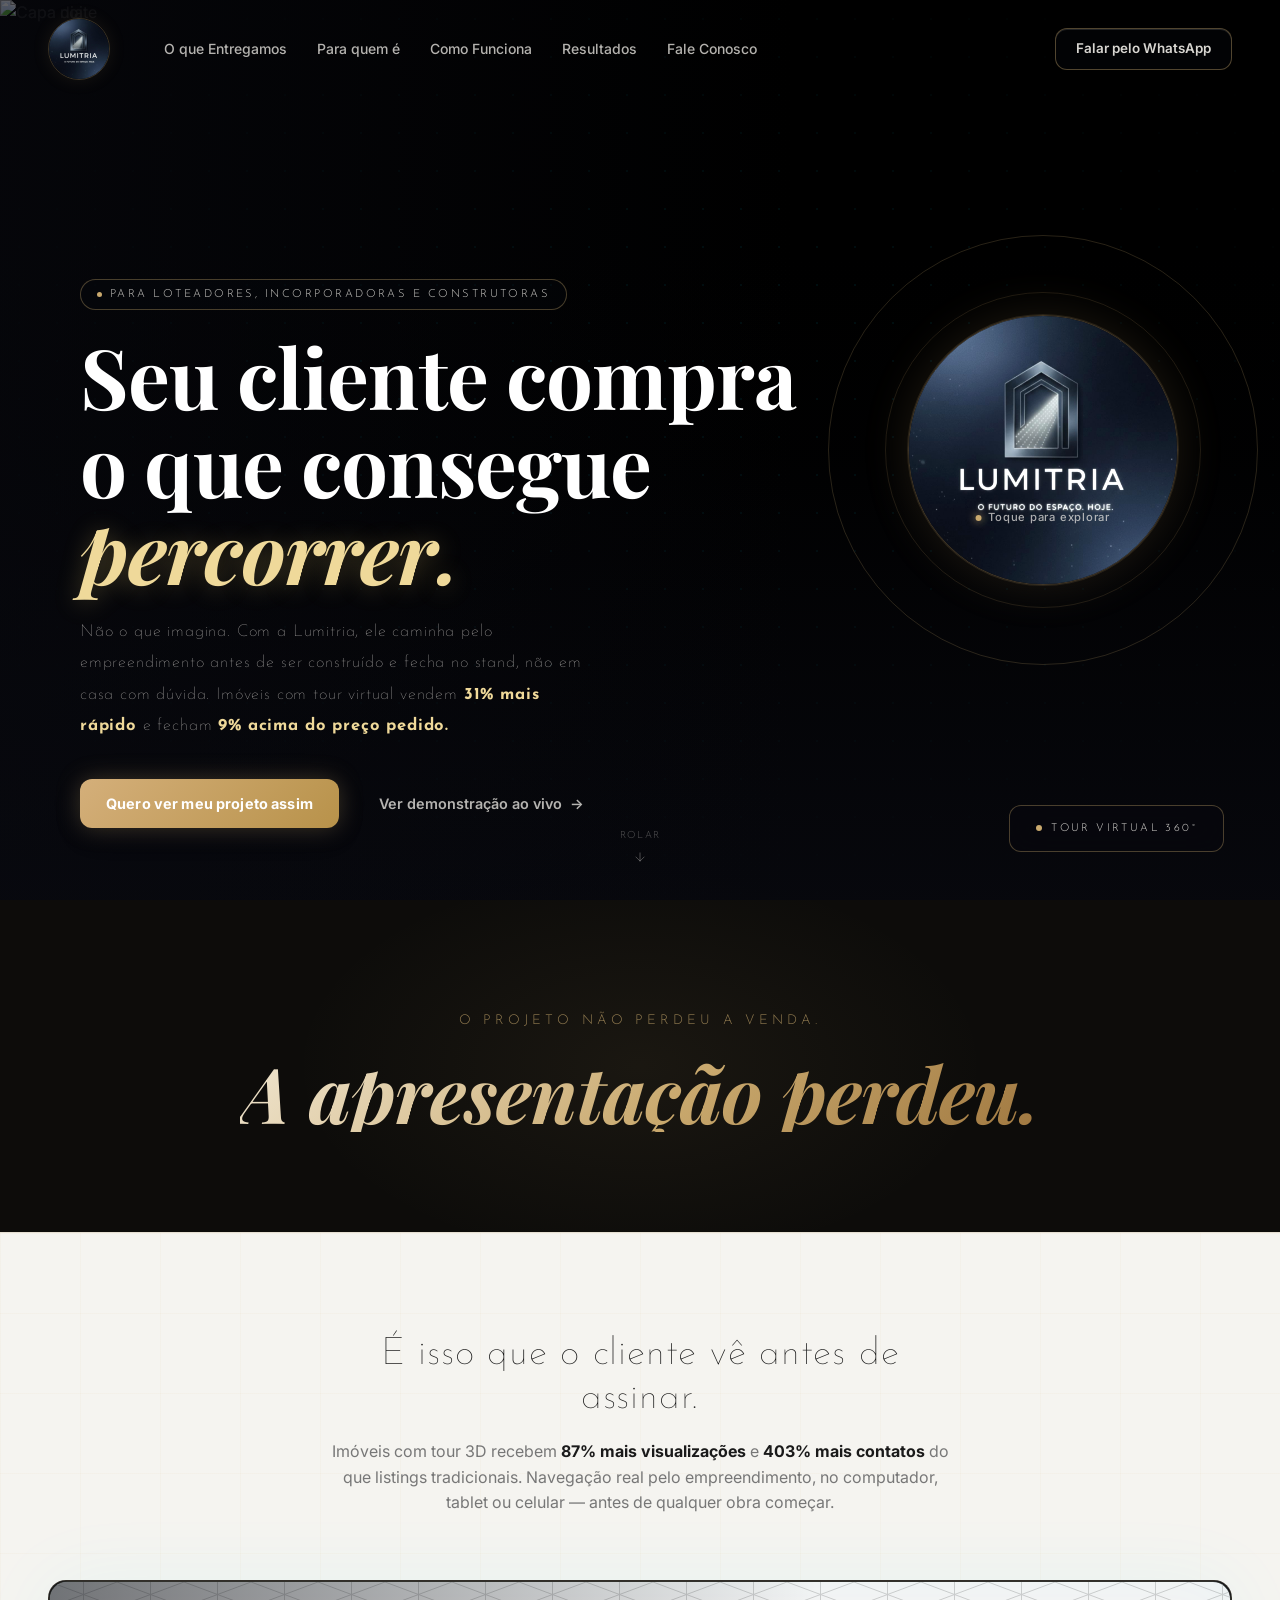
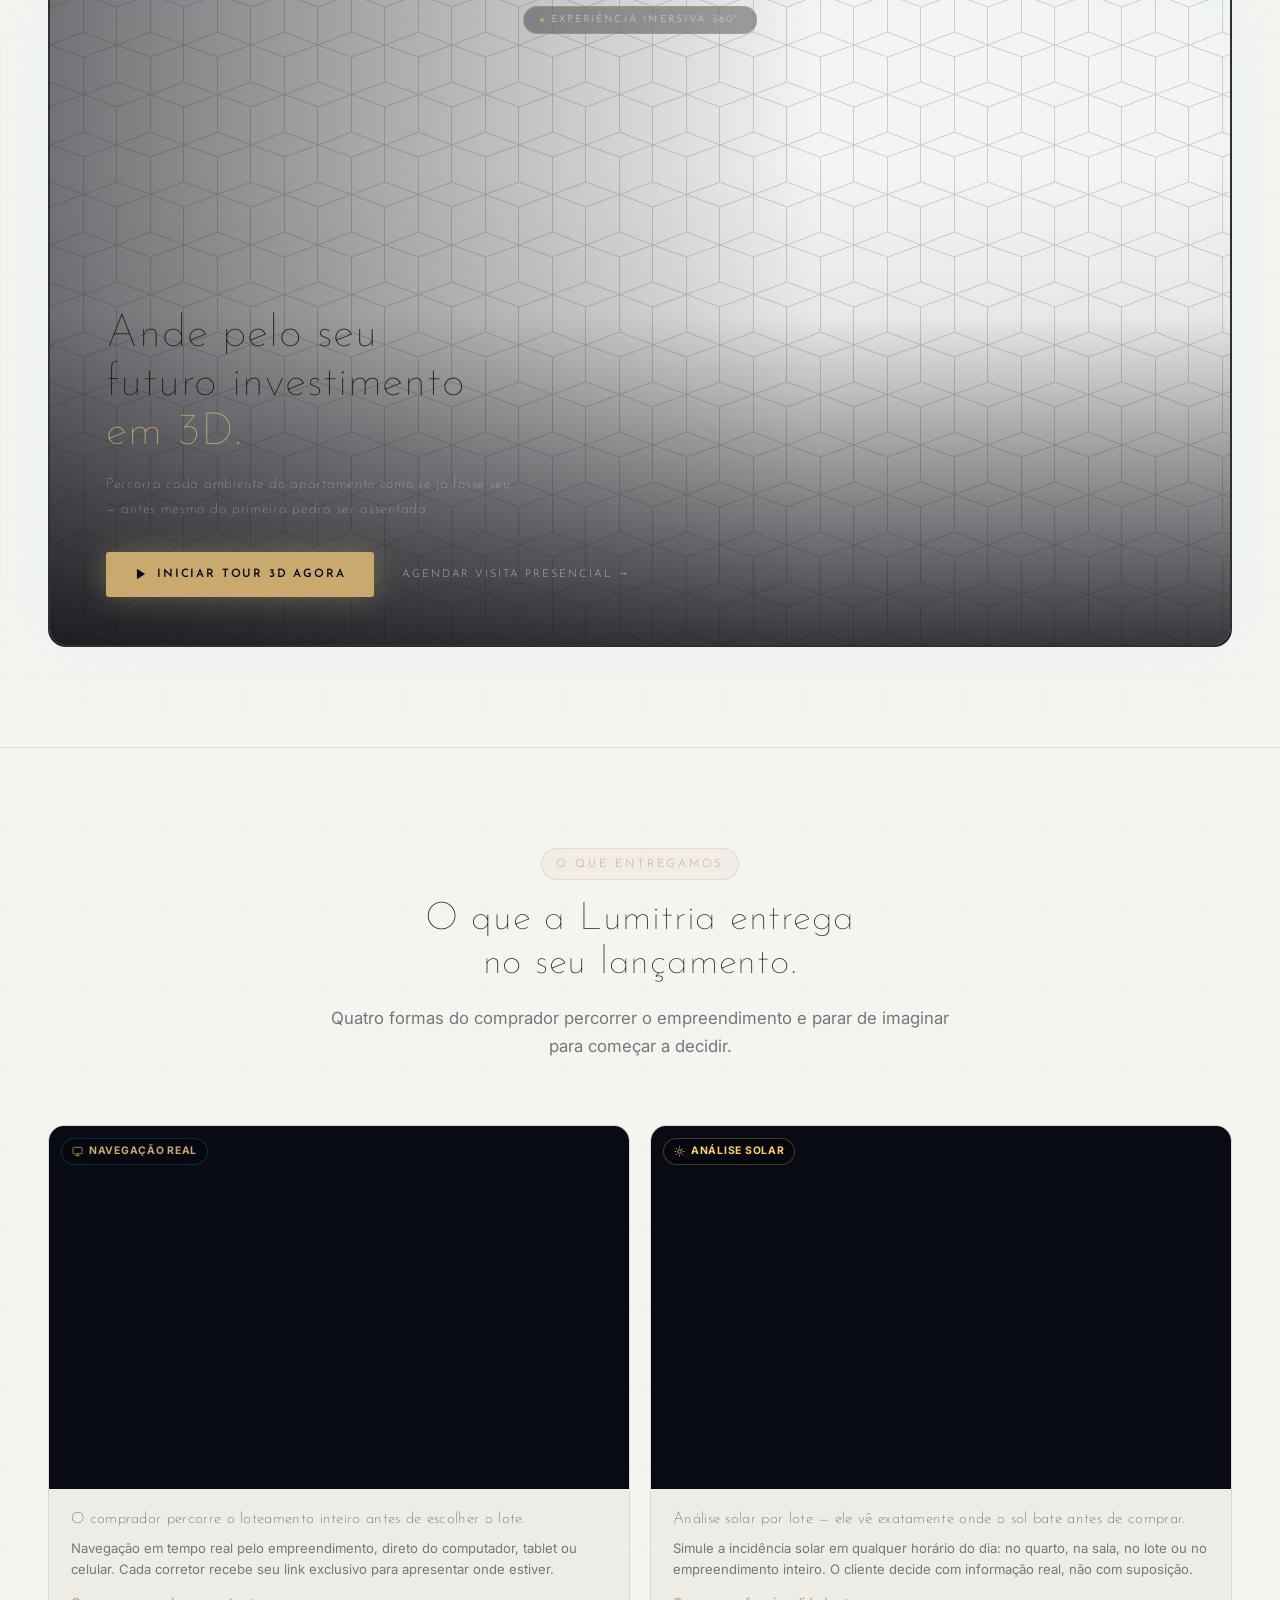
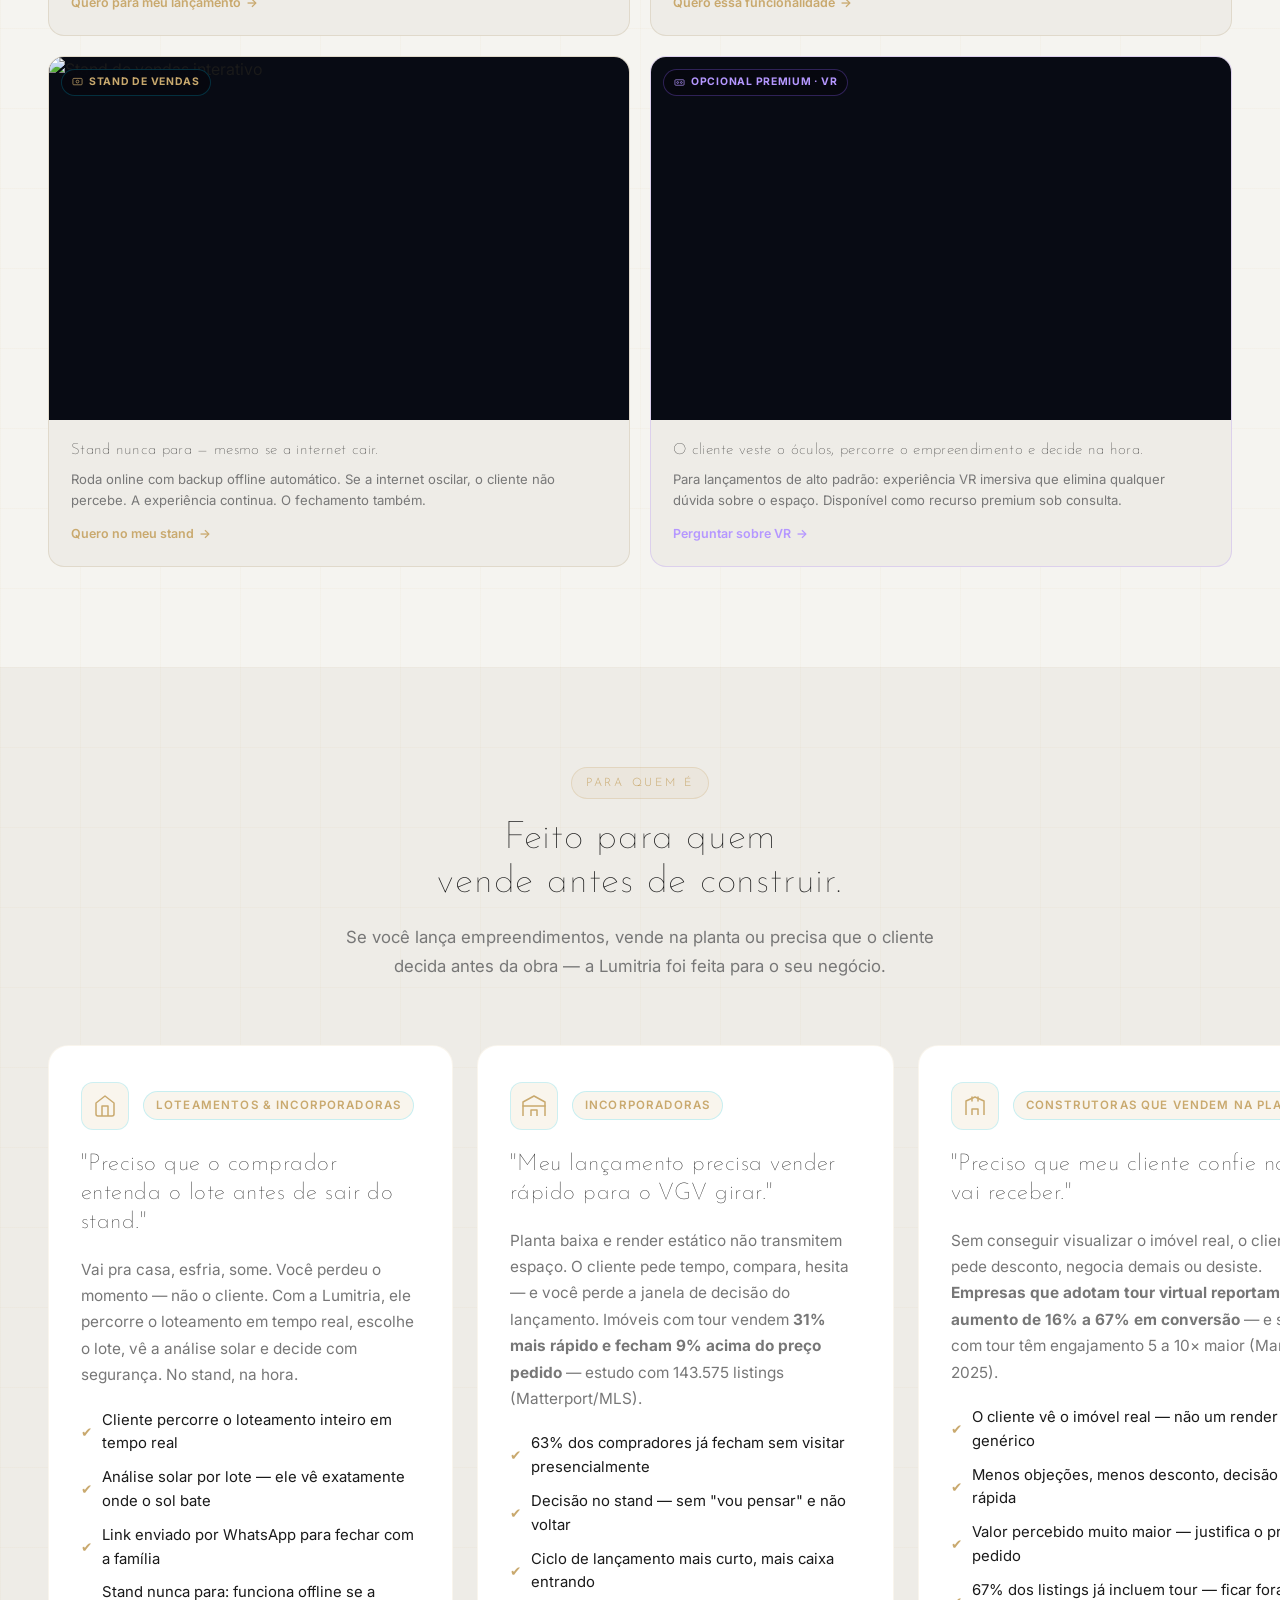
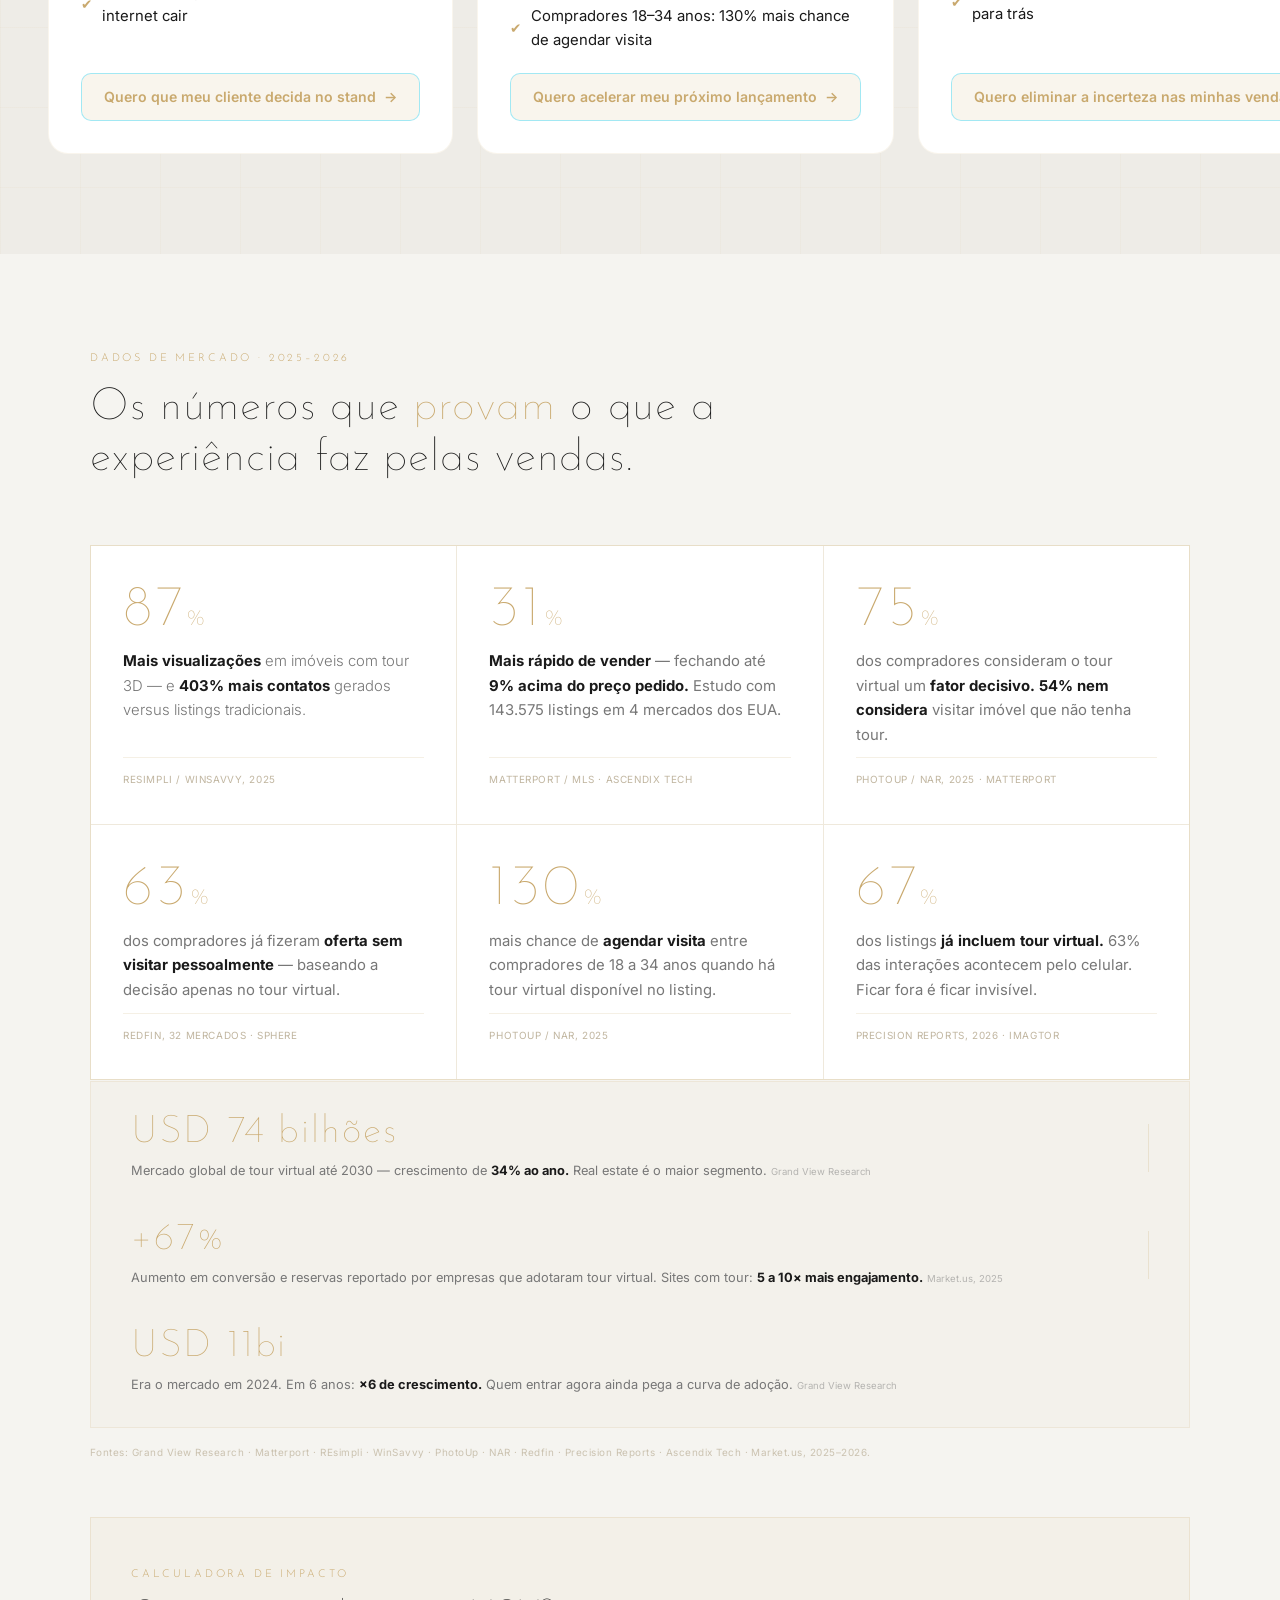
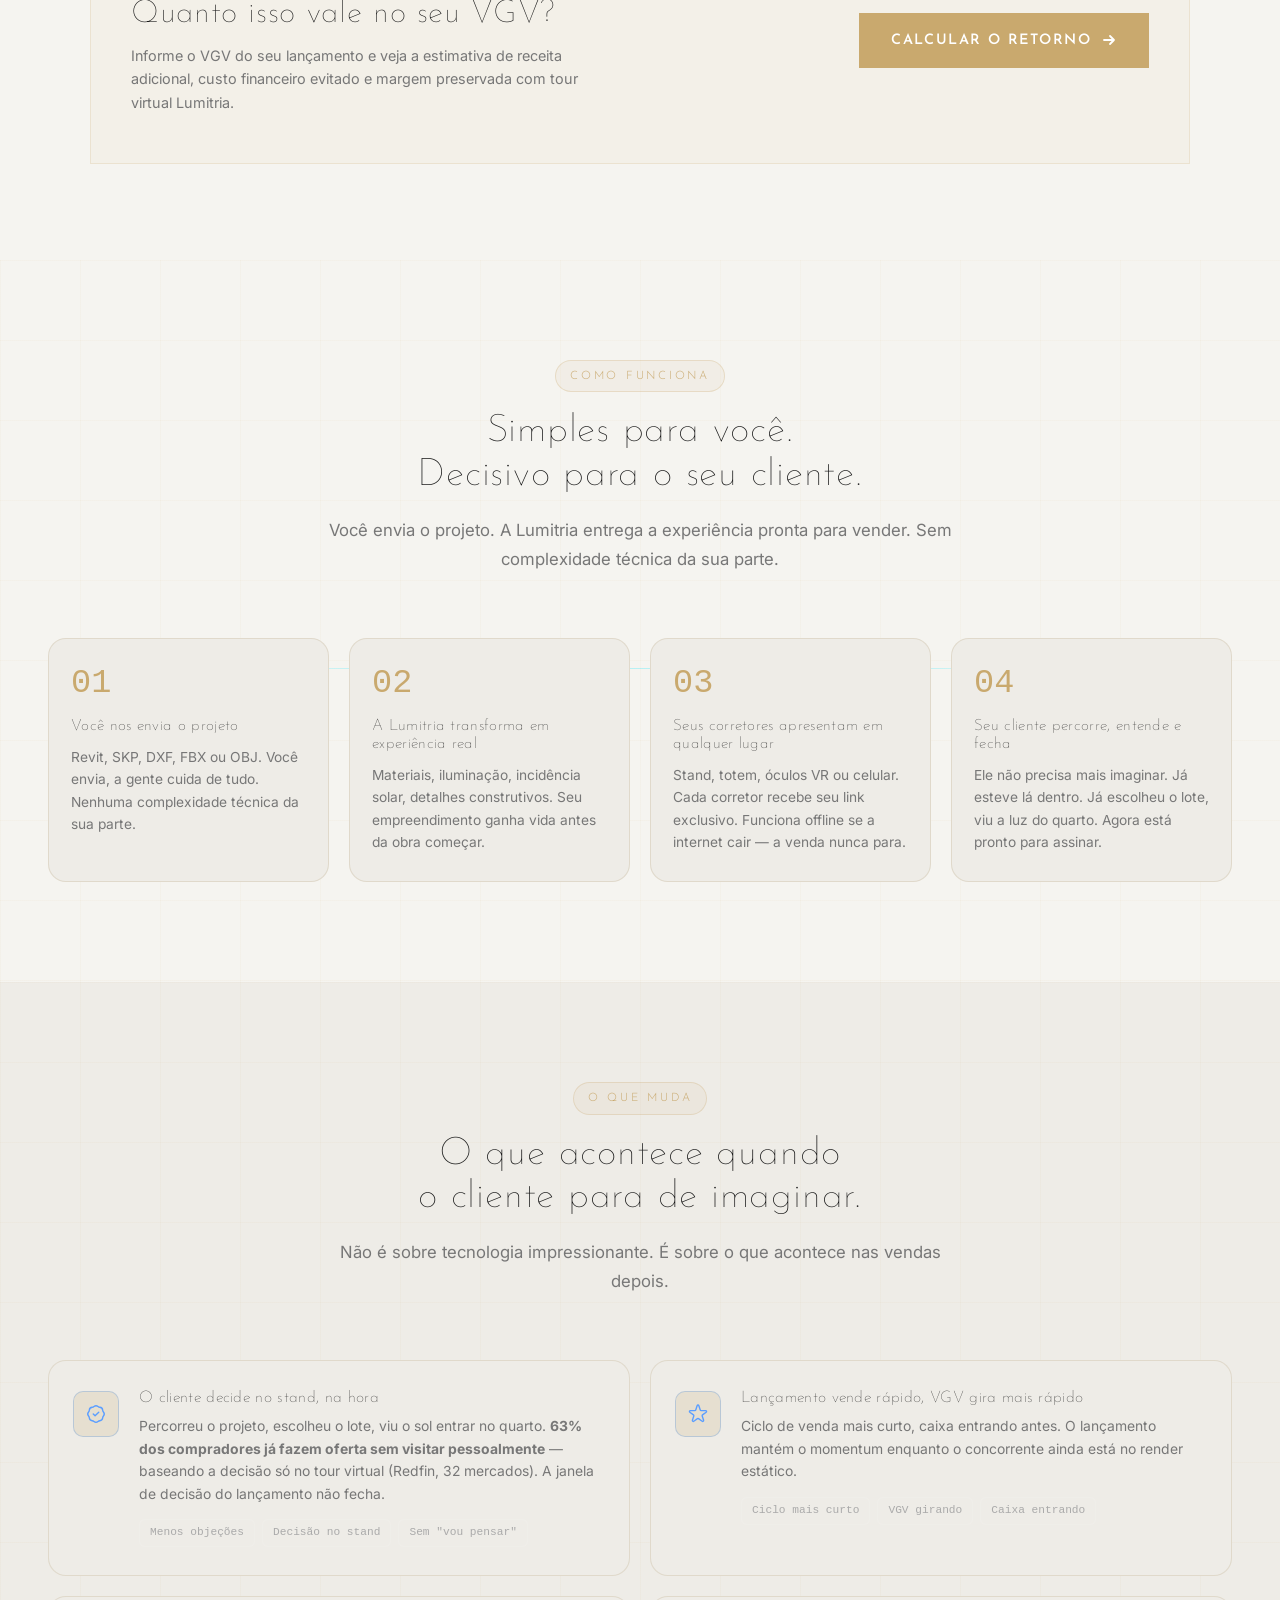
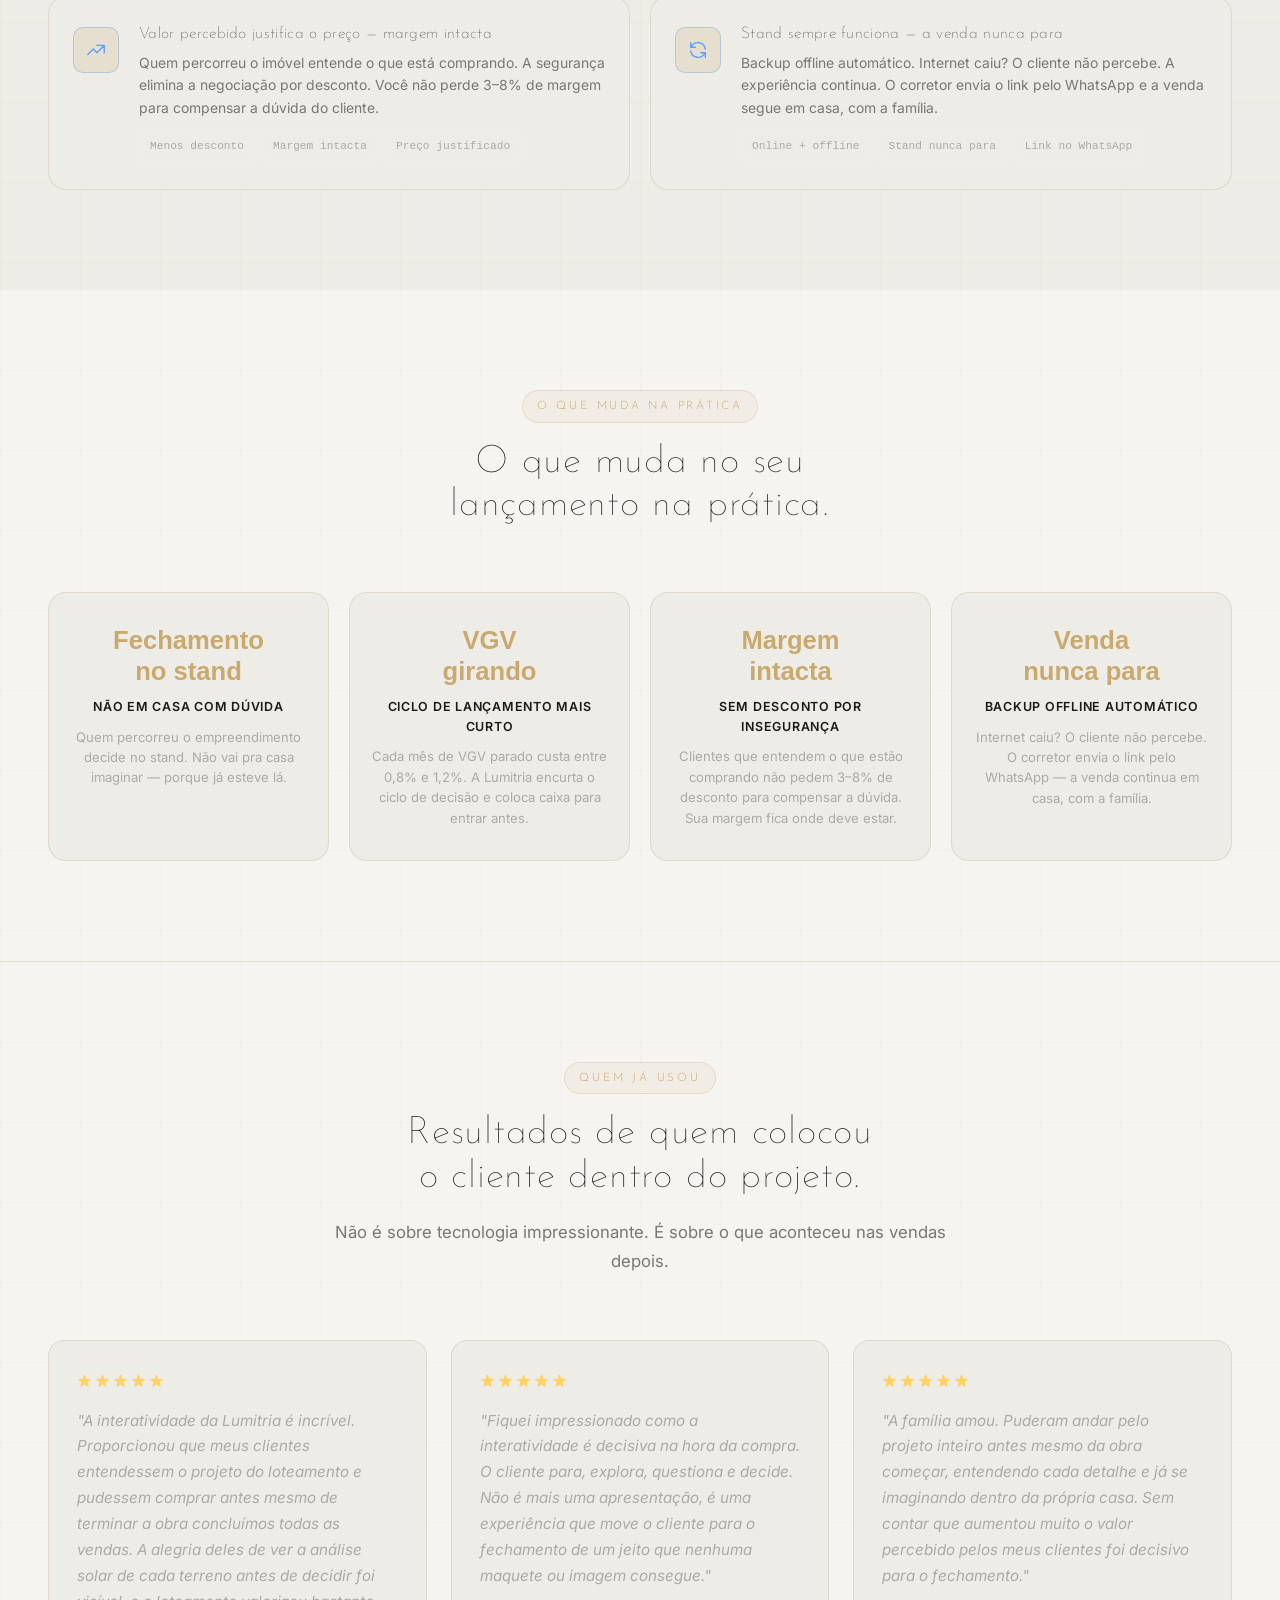
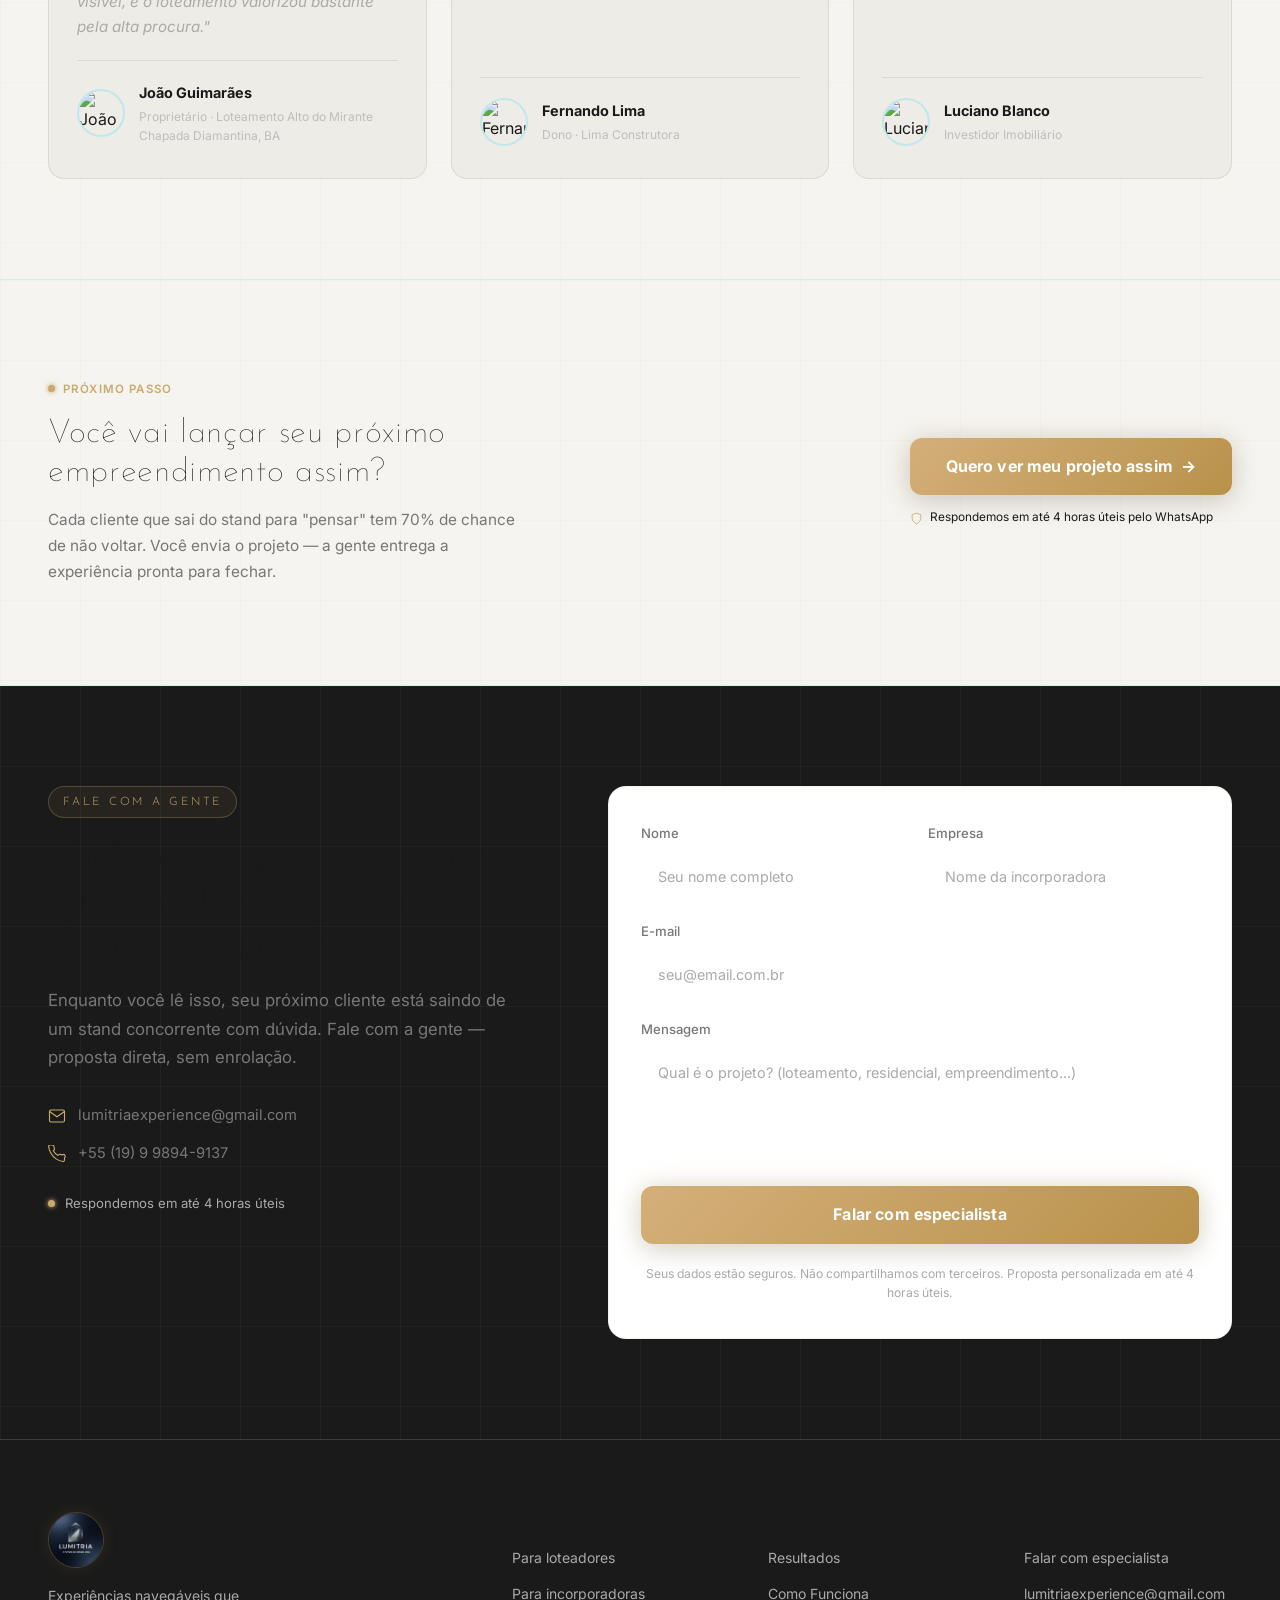
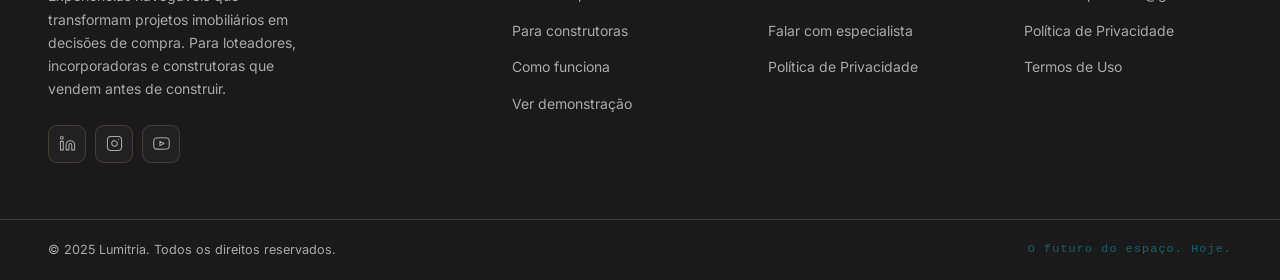
==== commit 0bcee9e3: "feat: redesign completo index/tour/folder + correções mobile e scroll - index.html: tema folder (Jos" ====
--- a/index.html
+++ b/index.html
@@ -15,9 +15,486 @@
 
   <link rel="preconnect" href="https://fonts.googleapis.com">
   <link rel="preconnect" href="https://fonts.gstatic.com" crossorigin>
-  <link href="https://fonts.googleapis.com/css2?family=Inter:wght@300;400;500;600&family=Syne:wght@600;700;800&family=JetBrains+Mono:wght@400;500&display=swap" rel="stylesheet">
+  <link href="https://fonts.googleapis.com/css2?family=Inter:wght@300;400;500;600&family=Josefin+Sans:wght@100;300;400;600&family=Playfair+Display:ital,wght@0,400;0,600;0,700;1,400;1,600&display=swap" rel="stylesheet">
 
   <link rel="stylesheet" href="css/main.css">
+  <link rel="stylesheet" href="libs/pannellum/pannellum.css">
+  <style>
+    /* ============================================================
+       TEMA FOLDER — override do design system (teste visual)
+       ============================================================ */
+
+    /* 1. Variáveis — substitui ciano por dourado, fundo escuro por claro */
+    :root {
+      --ouro:       #C9A96E;
+      --ouro-dim:   rgba(201,169,110,0.10);
+
+      --cyan:       #C9A96E;
+      --cyan-dim:   rgba(201,169,110,0.10);
+      --cyan-glow:  rgba(201,169,110,0.18);
+      --sage:       #C9A96E;
+      --sage-dim:   rgba(201,169,110,0.12);
+      --sage-glow:  rgba(201,169,110,0.25);
+      --blue:       #B8924A;
+      --blue-dim:   rgba(184,146,74,0.14);
+
+      --bg:         #FFFFFF;
+      --bg-2:       rgba(245,244,240,0.8);
+      --bg-card:    #EEECE7;
+      --bg-card-h:  #E5E3DC;
+
+      --text:       #1A1A1A;
+      --text-2:     #777777;
+      --text-muted: #AAAAAA;
+
+      --border:     rgba(180,160,120,0.25);
+      --border-h:   rgba(201,169,110,0.45);
+    }
+
+    /* 2. Base — scroll direto, sem animação suave que causa travamento */
+    html { scroll-behavior: auto !important; overflow-y: scroll !important; overscroll-behavior: auto !important; }
+    body { background: #F5F4F0 !important; color: #1A1A1A !important; overscroll-behavior: auto !important; }
+
+    /* 3. Oculta galaxy canvas */
+    #galaxyCanvas { opacity: 0 !important; pointer-events: none !important; }
+
+    /* 4. Tipografia — Josefin Sans fina + Playfair Display para hero */
+    h1, h2, h3, h4 {
+      font-family: 'Josefin Sans', sans-serif !important;
+      font-weight: 100 !important;
+      letter-spacing: 0.02em !important;
+      color: #1A1A1A !important;
+    }
+    em { color: #C9A96E !important; font-style: normal !important; }
+
+    .hero-title {
+      font-family: 'Playfair Display', serif !important;
+      font-weight: 700 !important;
+      letter-spacing: -0.01em !important;
+      color: #1A1A1A !important;
+    }
+    .hero-title em {
+      font-style: italic !important;
+      color: #C9A96E !important;
+      text-shadow: none !important;
+    }
+    .hero-rotate { color: #C9A96E !important; }
+
+    /* 5. Header */
+    #header { background: transparent !important; backdrop-filter: none !important; }
+    #header.scrolled {
+      background: rgba(245,244,240,0.97) !important;
+      backdrop-filter: blur(20px) !important;
+      -webkit-backdrop-filter: blur(20px) !important;
+      box-shadow: 0 1px 0 rgba(180,160,120,0.22) !important;
+    }
+    /* Nav links brancos sobre a foto */
+    #header:not(.scrolled) .nav-link { color: rgba(240,237,232,0.75) !important; }
+    #header:not(.scrolled) .nav-link:hover { color: #FFFFFF !important; background: rgba(255,255,255,0.08) !important; }
+    #header:not(.scrolled) .btn-nav {
+      background: rgba(8,9,15,0.35) !important;
+      border-color: rgba(201,169,110,0.40) !important;
+      color: rgba(240,237,232,0.90) !important;
+    }
+    .logo-img {
+      border-color: rgba(201,169,110,0.28) !important;
+      box-shadow: 0 0 18px rgba(201,169,110,0.10) !important;
+    }
+    .logo:hover .logo-img {
+      box-shadow: 0 0 28px rgba(201,169,110,0.28) !important;
+      filter: brightness(1.05) !important;
+    }
+    .nav-link { color: #777777 !important; }
+    .nav-link:hover { color: #1A1A1A !important; background: rgba(0,0,0,0.04) !important; }
+    .nav-link.active { color: #C9A96E !important; }
+    .btn-nav {
+      background: rgba(201,169,110,0.10) !important;
+      border-color: rgba(201,169,110,0.30) !important;
+      color: #1A1A1A !important;
+    }
+    .btn-nav:hover {
+      background: rgba(201,169,110,0.18) !important;
+      border-color: rgba(201,169,110,0.50) !important;
+    }
+    .hamburger span { background: #777777 !important; }
+
+    /* 6. Hero — capa dia/noite estilo folder */
+    #hero.hero {
+      min-height: 100svh !important;
+      height: 100svh !important;
+      padding: 0 !important;
+      overflow: hidden !important;
+      background: #000 !important;
+      display: block !important;
+      position: relative !important;
+    }
+    #hero.hero::before { display: none !important; }
+    #galaxyCanvas { display: none !important; }
+    .hero-inner, .hero-content,
+    .hero-scroll-hint, .hero-side { display: none !important; }
+
+    /* Logo visual — reposicionado sobre a foto, lado direito */
+    .hero-visual {
+      display: flex !important;
+      position: absolute !important;
+      top: 50% !important;
+      right: 8vw !important;
+      transform: translateY(-50%) !important;
+      z-index: 5 !important;
+      width: auto !important;
+      height: auto !important;
+    }
+    .vring-1 { border-color: rgba(201,169,110,0.20) !important; }
+    .vring-2 { border-color: rgba(201,169,110,0.14) !important; }
+    .vring-3 { border-color: rgba(201,169,110,0.10) !important; }
+    .visual-core {
+      background: rgba(8,9,15,0.55) !important;
+      border-color: rgba(201,169,110,0.30) !important;
+      box-shadow: 0 0 48px rgba(201,169,110,0.15), 0 0 0 1px rgba(201,169,110,0.15) !important;
+      backdrop-filter: blur(8px) !important;
+      -webkit-backdrop-filter: blur(8px) !important;
+    }
+    .logo-pulse-hint { color: rgba(240,237,232,0.70) !important; }
+    .lph-dot { background: #C9A96E !important; }
+    .logo-options-panel {
+      background: rgba(12,10,8,0.90) !important;
+      border-color: rgba(201,169,110,0.22) !important;
+      backdrop-filter: blur(16px) !important;
+    }
+    .lopt-card { border-color: rgba(201,169,110,0.12) !important; }
+    .lopt-card:hover { background: rgba(201,169,110,0.08) !important; border-color: rgba(201,169,110,0.30) !important; }
+    .lopt-card-icon { background: rgba(201,169,110,0.12) !important; color: #C9A96E !important; }
+    .lopt-card-tag { color: #C9A96E !important; }
+    .lopt-card-title { color: rgba(240,237,232,0.95) !important; }
+    .lopt-card-cta { color: #C9A96E !important; }
+    @media (max-width: 900px) {
+      .hero-visual { display: none !important; }
+    }
+
+    /* Imagens dia/noite */
+    .hero-placeholder-folder {
+      position: absolute; inset: 0; z-index: 1; overflow: hidden;
+    }
+    .hero-placeholder-folder img {
+      width: 100%; height: 100%;
+      object-fit: cover;
+      object-position: top center;
+      display: block;
+    }
+    .hero-night-img {
+      position: absolute;
+      inset: 0;
+      width: 100%;
+      height: 100%;
+      object-fit: cover;
+      object-position: top center;
+      animation: daynight 8s cubic-bezier(0.45, 0, 0.55, 1) infinite;
+    }
+    @keyframes daynight {
+      0%, 5%    { opacity: 0; }
+      30%, 70%  { opacity: 1; }
+      95%, 100% { opacity: 0; }
+    }
+
+    /* Overlay com conteúdo */
+    .hero-folder-overlay {
+      position: absolute; inset: 0; z-index: 3;
+      background:
+        linear-gradient(to right, rgba(8,9,15,0.65) 0%, transparent 62%),
+        linear-gradient(to top, rgba(8,9,15,0.85) 0%, rgba(8,9,15,0.08) 50%, transparent 72%);
+      display: flex; flex-direction: column;
+      justify-content: flex-end; padding: 72px 80px;
+    }
+    .hero-folder-badge {
+      display: inline-flex; align-items: center; gap: 8px;
+      font-family: 'Josefin Sans', sans-serif;
+      font-size: 0.70rem; font-weight: 300; letter-spacing: 0.22em;
+      text-transform: uppercase; color: rgba(240,237,232,0.85);
+      border: 1px solid rgba(201,169,110,0.35);
+      padding: 6px 16px; border-radius: 100px;
+      background: rgba(8,9,15,0.35);
+      margin-bottom: 22px; width: fit-content;
+    }
+    .hero-folder-badge-dot {
+      width: 5px; height: 5px; border-radius: 50%; background: #C9A96E;
+      animation: pulse 2s ease-in-out infinite; flex-shrink: 0;
+    }
+    @keyframes pulse {
+      0%, 100% { opacity: 1; transform: scale(1); }
+      50%       { opacity: 0.5; transform: scale(0.8); }
+    }
+    .hero-folder-title {
+      font-family: 'Playfair Display', serif !important;
+      font-size: clamp(2.8rem, 6.5vw, 5.5rem) !important;
+      font-weight: 700 !important; line-height: 1.05 !important;
+      color: #FFFFFF !important; margin-bottom: 22px !important;
+      letter-spacing: -0.01em !important;
+    }
+    .hero-folder-title em {
+      font-style: italic !important;
+      color: #EFD99A !important;
+      text-shadow: 0 2px 24px rgba(220,190,100,0.30) !important;
+    }
+    .hero-folder-sub {
+      font-family: 'Josefin Sans', sans-serif;
+      font-size: clamp(0.92rem, 1.3vw, 1.10rem); font-weight: 100;
+      color: rgba(240,237,232,0.82); max-width: 520px;
+      letter-spacing: 0.05em; line-height: 1.90;
+      margin-bottom: 36px;
+    }
+    .hero-folder-actions { display: flex; gap: 14px; flex-wrap: wrap; }
+    .hero-folder-actions .btn-ghost {
+      color: rgba(240,237,232,0.75) !important;
+    }
+    .hero-folder-actions .btn-ghost:hover {
+      color: #FFFFFF !important;
+    }
+    .hero-scroll-folder {
+      position: absolute; bottom: 36px; left: 50%;
+      transform: translateX(-50%); z-index: 4;
+      display: flex; flex-direction: column; align-items: center; gap: 6px;
+      color: rgba(240,237,232,0.35); font-size: 0.62rem; letter-spacing: 0.12em;
+      text-transform: uppercase; animation: floatScroll 2.4s ease-in-out infinite;
+      font-family: 'Josefin Sans', sans-serif; font-weight: 300;
+    }
+    @keyframes floatScroll {
+      0%, 100% { transform: translateX(-50%) translateY(0); }
+      50%       { transform: translateX(-50%) translateY(6px); }
+    }
+    /* ── TABLET ≤ 768px ── */
+    @media (max-width: 768px) {
+      .hero-folder-overlay  { padding: 48px 28px 56px; }
+      .hero-folder-title    { font-size: clamp(2.2rem, 9vw, 3.5rem) !important; }
+      .hero-folder-sub      { max-width: 100% !important; }
+      .hero-corner-badge    { bottom: 28px !important; right: 20px !important; padding: 10px 16px !important; }
+      .tour-card-body       { padding: 32px 28px !important; }
+      .tour-card-body h2    { font-size: clamp(1.6rem,5vw,2.4rem) !important; max-width: 100% !important; }
+      .gancho-payoff        { font-size: clamp(2.2rem, 8vw, 3.8rem) !important; }
+    }
+
+    /* ── MOBILE ≤ 480px ── */
+    @media (max-width: 480px) {
+      /* Hero capa */
+      .hero-folder-overlay  { padding: 28px 20px 44px !important; }
+      .hero-folder-badge    { font-size: 0.60rem !important; padding: 5px 12px !important; }
+      .hero-folder-title    { font-size: clamp(1.9rem, 10vw, 2.6rem) !important; margin-bottom: 14px !important; }
+      .hero-folder-sub      { font-size: 0.82rem !important; line-height: 1.7 !important; margin-bottom: 22px !important; }
+      .hero-folder-actions  { flex-direction: column !important; gap: 10px !important; }
+      .hero-folder-actions .btn { width: 100% !important; text-align: center !important; justify-content: center !important; }
+      .hero-corner-badge    { display: none !important; }
+      .hero-scroll-folder   { display: none !important; }
+
+      /* Tour preview card */
+      .tour-card-body       { padding: 20px 18px !important; }
+      .tour-card-body h2    { font-size: clamp(1.3rem, 7vw, 1.8rem) !important; margin-bottom: 8px !important; }
+      .tour-card-body p     { display: none !important; }
+      .tour-card-body > div { gap: 14px !important; flex-direction: column !important; align-items: flex-start !important; }
+
+      /* Gancho */
+      .gancho-payoff        { font-size: clamp(1.7rem, 9vw, 2.6rem) !important; }
+      .gancho-setup         { font-size: 0.65rem !important; letter-spacing: 0.22em !important; }
+    }
+
+    /* 7. Botão primário → dourado */
+    .btn-primary {
+      background: linear-gradient(135deg, #D4AF7A 0%, #B8924A 100%) !important;
+      color: #FFFFFF !important;
+      box-shadow: 0 0 24px rgba(201,169,110,0.28), 0 8px 28px rgba(0,0,0,0.12) !important;
+    }
+    .btn-primary:hover {
+      background: linear-gradient(135deg, #DDB980 0%, #C09852 100%) !important;
+      box-shadow: 0 0 44px rgba(201,169,110,0.42), 0 12px 36px rgba(0,0,0,0.15) !important;
+    }
+    .btn-ghost { color: #777777 !important; }
+    .btn-ghost:hover { color: #1A1A1A !important; }
+
+    /* 8. Grid dot background → dourado sutil */
+    .section::before {
+      background-image:
+        linear-gradient(rgba(201,169,110,0.05) 1px, transparent 1px),
+        linear-gradient(90deg, rgba(201,169,110,0.05) 1px, transparent 1px) !important;
+    }
+
+    /* 9. Section tags */
+    .section-tag {
+      font-family: 'Josefin Sans', sans-serif !important;
+      font-weight: 300 !important;
+      letter-spacing: 0.24em !important;
+      color: #C9A96E !important;
+      border-color: rgba(201,169,110,0.28) !important;
+      background: rgba(201,169,110,0.08) !important;
+    }
+    .section-title { color: #1A1A1A !important; }
+    .section-desc { color: #777777 !important; }
+    .section-sub { color: #777777 !important; }
+    .section-sub strong { color: #1A1A1A !important; }
+
+    /* 10. Gancho — mantém escuro para contraste editorial */
+    .section-gancho { background: #1A1A1A !important; }
+    .gancho-setup { color: rgba(255,255,255,0.45) !important; }
+    .gancho-payoff { color: #FFFFFF !important; }
+    .gancho-payoff em { color: #C9A96E !important; }
+
+    /* 11. Sections — fundo claro */
+    .section { background: #F5F4F0; }
+    .section-alt { background: #FFFFFF !important; }
+    .section-dark { background: #EEECE7 !important; }
+
+    /* 12. Cards / showcase */
+    .card, .showcase-card { background: #FFFFFF !important; border-color: rgba(201,169,110,0.15) !important; }
+    .card:hover, .showcase-card:hover { border-color: rgba(201,169,110,0.35) !important; }
+    .card-icon { background: rgba(201,169,110,0.10) !important; color: #C9A96E !important; }
+    .card-title { color: #1A1A1A !important; }
+    .card-desc { color: #777777 !important; }
+    .card-tag { color: #C9A96E !important; border-color: rgba(201,169,110,0.25) !important; }
+    .stat-num { color: #C9A96E !important; }
+
+    /* 13. Tour preview */
+    .tour-preview-overlay {
+      background: linear-gradient(to top, rgba(245,244,240,0.7) 0%, transparent 55%) !important;
+    }
+    .tour-pill {
+      background: rgba(201,169,110,0.15) !important;
+      border-color: rgba(201,169,110,0.30) !important;
+      color: #C9A96E !important;
+    }
+    .tour-preview-bar {
+      background: rgba(245,244,240,0.95) !important;
+      border-top-color: rgba(201,169,110,0.20) !important;
+    }
+    .tour-preview-title { color: #1A1A1A !important; }
+    .live-badge { color: #C9A96E !important; }
+    .live-dot-small { background: #C9A96E !important; }
+    .tour-play-ring { border-color: rgba(201,169,110,0.30) !important; }
+    .tour-play-btn {
+      background: rgba(201,169,110,0.90) !important;
+      color: #FFFFFF !important;
+    }
+    .btn-tour-open {
+      background: rgba(201,169,110,0.12) !important;
+      color: #C9A96E !important;
+      border-color: rgba(201,169,110,0.25) !important;
+    }
+    .tour-preview-label { color: rgba(255,255,255,0.8) !important; }
+
+    /* 14. Depoimentos */
+    .testimonial-card { background: #FFFFFF !important; border-color: rgba(201,169,110,0.15) !important; }
+    .quote-mark { color: rgba(201,169,110,0.20) !important; }
+    .testimonial-text { color: #1A1A1A !important; }
+    .testimonial-name { color: #C9A96E !important; }
+    .testimonial-role { color: #777777 !important; }
+
+    /* 15. Processo */
+    .step-num { color: #C9A96E !important; border-color: rgba(201,169,110,0.25) !important; }
+    .step-line { background: rgba(201,169,110,0.20) !important; }
+
+    /* 16. Contato / form */
+    .section-contact { background: #1A1A1A !important; }
+    .contact-form { background: #FFFFFF !important; border-color: rgba(201,169,110,0.15) !important; }
+    .form-input, .form-textarea {
+      background: #F5F4F0 !important;
+      border-color: rgba(201,169,110,0.20) !important;
+      color: #1A1A1A !important;
+    }
+    .form-input:focus, .form-textarea:focus {
+      border-color: #C9A96E !important;
+      box-shadow: 0 0 0 3px rgba(201,169,110,0.12) !important;
+    }
+    .form-label { color: #777777 !important; }
+    .form-note { color: #AAAAAA !important; }
+
+    /* 17. Footer */
+    .footer { background: #1A1A1A !important; }
+    .footer-divider { background: rgba(201,169,110,0.15) !important; }
+    .footer-copy { color: #777777 !important; }
+    .footer-link:hover { color: #C9A96E !important; }
+
+    /* 18. Hero side stats */
+    .hside-num { color: #C9A96E !important; text-shadow: 0 0 24px rgba(201,169,110,0.35) !important; }
+    .hside-divider { background: rgba(201,169,110,0.25) !important; }
+    .hside-dot { background: #C9A96E !important; }
+    .hside-badge { color: #C9A96E !important; }
+    .hside-quote { border-right-color: rgba(201,169,110,0.20) !important; color: #AAAAAA !important; }
+    .hside-quote em { color: rgba(201,169,110,0.55) !important; }
+
+    /* 19. Trilhas */
+    .trilha-label { color: #C9A96E !important; border-color: rgba(201,169,110,0.25) !important; }
+    .trilha-card { background: #FFFFFF !important; border-color: rgba(201,169,110,0.12) !important; }
+    .trilha-card:hover { border-color: rgba(201,169,110,0.35) !important; }
+    .trilha-icon { color: #C9A96E !important; }
+    .trilha-stat-num { color: #C9A96E !important; }
+    .check-item::before { color: #C9A96E !important; }
+
+    /* 20. Reveal animation */
+    .reveal { opacity: 1 !important; transform: none !important; }
+
+    /* 20b. Gancho — tipografia elegante no tema ouro */
+    .section-gancho { background: #0D0C0A !important; }
+    .section-gancho::before {
+      background: radial-gradient(ellipse at center, rgba(201,169,110,0.07) 0%, transparent 70%) !important;
+    }
+    .gancho-setup {
+      font-family: 'Josefin Sans', sans-serif !important;
+      font-size: clamp(0.72rem, 1.1vw, 0.85rem) !important;
+      font-weight: 300 !important;
+      letter-spacing: 0.30em !important;
+      text-transform: uppercase !important;
+      color: rgba(201,169,110,0.70) !important;
+      line-height: 1.6 !important;
+    }
+    .gancho-payoff {
+      font-family: 'Playfair Display', serif !important;
+      font-size: clamp(2.8rem, 6vw, 5.2rem) !important;
+      font-weight: 700 !important;
+      font-style: italic !important;
+      letter-spacing: -0.01em !important;
+      line-height: 1.05 !important;
+      text-transform: none !important;
+      background: linear-gradient(135deg, #F0E6D0 0%, #C9A96E 55%, #A07840 100%) !important;
+      -webkit-background-clip: text !important;
+      -webkit-text-fill-color: transparent !important;
+      background-clip: text !important;
+    }
+
+    /* Card pano — desativa toda interação do Pannellum (inclusive wheel) */
+    #card-pano,
+    #card-pano * { pointer-events: none !important; }
+    #card-pano .pnlm-ui { display: none !important; }
+    /* Desfaz touch-action:none que Pannellum injeta via JS */
+    #card-pano { touch-action: auto !important; }
+
+    /* 21. #dados responsivo */
+    #dados [style*="grid-template-columns:repeat(3"] {
+      display: grid;
+      grid-template-columns: repeat(3, 1fr);
+    }
+    @media (max-width: 900px) {
+      #dados [style*="grid-template-columns:repeat(3"] {
+        grid-template-columns: 1fr 1fr !important;
+      }
+      #dados [style*="justify-content:space-between"] > [style*="width:1px"] {
+        display: none !important;
+      }
+      #dados [style*="justify-content:space-between"] {
+        flex-direction: column !important;
+        gap: 24px !important;
+      }
+    }
+    @media (max-width: 600px) {
+      #dados [style*="grid-template-columns:repeat(3"] {
+        grid-template-columns: 1fr !important;
+      }
+      #dados { padding: 64px 20px !important; }
+    }
+    @media (max-width: 480px) {
+      #dados { padding: 48px 16px !important; }
+      /* cards internos do dados */
+      #dados [style*="padding:36px 32px"] { padding: 24px 20px !important; }
+      /* cabeçalho do dados */
+      #dados [style*="padding:48px 40px"] { padding: 28px 20px !important; flex-direction: column !important; gap: 20px !important; }
+      #dados [style*="max-width:480px"]   { max-width: 100% !important; }
+    }
+  </style>
 </head>
 <body>
 
@@ -50,91 +527,95 @@
   </header>
 
   <!-- ====================================================
-       HERO
+       HERO — capa dia/noite (estilo folder)
   ==================================================== -->
   <section id="hero" class="hero">
-    <canvas id="galaxyCanvas" aria-hidden="true"></canvas>
-
-    <div class="container hero-inner">
-
-      <div class="hero-content fade-in">
-        <div class="hero-badge">
-          <span class="badge-dot"></span>
-          Para loteadores, incorporadoras e construtoras
-        </div>
-
-        <h1 class="hero-title">
-          Seu cliente compra<br>o que consegue<br><em><span id="heroRotate" class="hero-rotate">percorrer.</span></em>
-        </h1>
-
-        <p class="hero-subtitle">
-          Não o que imagina. Com a Lumitria, ele caminha pelo empreendimento antes de ser construído e fecha no stand, não em casa com dúvida.
-        </p>
-
-        <div class="hero-actions">
-          <a href="https://wa.me/5519998949137?text=Ol%C3%A1%2C%20quero%20ver%20como%20ficaria%20meu%20projeto%20na%20Lumitria" target="_blank" class="btn btn-primary">Quero ver meu projeto assim</a>
-          <a href="#video-projeto" class="btn btn-ghost">Ver demonstração ao vivo <span class="arrow">→</span></a>
-        </div>
-
-      </div>
-
-      <div class="hero-visual" id="heroVisual">
-        <div class="visual-rings">
-          <div class="vring vring-1"></div>
-          <div class="vring vring-2"></div>
-          <div class="vring vring-3"></div>
-        </div>
-
-        <!-- Logo clicável -->
-        <div class="visual-core" id="logoCore">
-          <img src="assets/images/logo-lumitria.png" alt="Lumitria" class="visual-logo">
-        </div>
-
-        <!-- Pulso de indicação (fora do core) -->
-        <div class="logo-pulse-hint" id="logoHint">
-          <span class="lph-dot"></span>
-          Toque para explorar
-        </div>
-
-
-        <!-- Painel de opções aparece ao clicar/hover -->
-        <div class="logo-options-panel" id="logoPanel">
-          <a href="#contato" class="lopt-card" id="logoOpt1">
-            <div class="lopt-card-icon">
-              <svg viewBox="0 0 24 24" fill="none" width="22" height="22">
-                <path d="M3 9l9-7 9 7v11a2 2 0 01-2 2H5a2 2 0 01-2-2z" stroke="currentColor" stroke-width="1.5" stroke-linejoin="round"/>
-                <path d="M9 22V12h6v10" stroke="currentColor" stroke-width="1.5" stroke-linejoin="round"/>
-              </svg>
-            </div>
-            <div class="lopt-card-body">
-              <span class="lopt-card-tag">Loteamentos &amp; Incorporadoras</span>
-              <strong class="lopt-card-title">Feche no stand sem "vou pensar"</strong>
-              <span class="lopt-card-cta">Falar com especialista →</span>
-            </div>
-          </a>
-
-          <a href="#contato" class="lopt-card" id="logoOpt2">
-            <div class="lopt-card-icon">
-              <svg viewBox="0 0 24 24" fill="none" width="22" height="22">
-                <rect x="2" y="3" width="20" height="14" rx="2" stroke="currentColor" stroke-width="1.5"/>
-                <path d="M8 21h8M12 17v4" stroke="currentColor" stroke-width="1.5" stroke-linecap="round"/>
-              </svg>
-            </div>
-            <div class="lopt-card-body">
-              <span class="lopt-card-tag">Construtoras &amp; Venda na Planta</span>
-              <strong class="lopt-card-title">Seu cliente confia no que vai receber</strong>
-              <span class="lopt-card-cta">Falar com especialista →</span>
-            </div>
-          </a>
-        </div>
-
-      </div>
-
-    </div>
-
-<div class="hero-scroll-hint" aria-hidden="true">
-      <div class="scroll-line"></div>
-    </div>
+
+    <!-- Imagem de capa — transição dia/noite -->
+    <div class="hero-placeholder-folder">
+      <img src="https://res.cloudinary.com/dzn9q1rkt/image/upload/v1778173958/ChatGPT_Image_7_de_mai._de_2026_14_12_15_yskl7y.png" alt="Capa dia">
+      <img class="hero-night-img" src="https://res.cloudinary.com/dzn9q1rkt/image/upload/v1778637817/ChatGPT_Image_12_de_mai._de_2026_23_03_29_ruc90u.png" alt="Capa noite">
+    </div>
+
+    <!-- Overlay com texto e CTAs -->
+    <div class="hero-folder-overlay">
+      <div class="hero-folder-badge">
+        <span class="hero-folder-badge-dot"></span>
+        Para loteadores, incorporadoras e construtoras
+      </div>
+
+      <h1 class="hero-folder-title">
+        Seu cliente compra<br>o que consegue<br><em>percorrer.</em>
+      </h1>
+
+      <p class="hero-folder-sub">
+        Não o que imagina. Com a Lumitria, ele caminha pelo empreendimento antes de ser construído e fecha no stand, não em casa com dúvida. Imóveis com tour virtual vendem <strong style="color:#EFD99A;">31% mais rápido</strong> e fecham <strong style="color:#EFD99A;">9% acima do preço pedido.</strong>
+      </p>
+
+      <div class="hero-folder-actions">
+        <a href="https://wa.me/5519998949137?text=Ol%C3%A1%2C%20quero%20ver%20como%20ficaria%20meu%20projeto%20na%20Lumitria" target="_blank" class="btn btn-primary">Quero ver meu projeto assim</a>
+        <a href="#video-projeto" class="btn btn-ghost">Ver demonstração ao vivo <span class="arrow">→</span></a>
+      </div>
+    </div>
+
+    <!-- Logo com anéis — lado direito -->
+    <div class="hero-visual" id="heroVisual">
+      <div class="visual-rings">
+        <div class="vring vring-1"></div>
+        <div class="vring vring-2"></div>
+        <div class="vring vring-3"></div>
+      </div>
+      <div class="visual-core" id="logoCore">
+        <img src="assets/images/logo-lumitria.png" alt="Lumitria" class="visual-logo">
+      </div>
+      <div class="logo-pulse-hint" id="logoHint">
+        <span class="lph-dot"></span>
+        Toque para explorar
+      </div>
+      <div class="logo-options-panel" id="logoPanel">
+        <a href="#contato" class="lopt-card" id="logoOpt1">
+          <div class="lopt-card-icon">
+            <svg viewBox="0 0 24 24" fill="none" width="22" height="22"><path d="M3 9l9-7 9 7v11a2 2 0 01-2 2H5a2 2 0 01-2-2z" stroke="currentColor" stroke-width="1.5" stroke-linejoin="round"/><path d="M9 22V12h6v10" stroke="currentColor" stroke-width="1.5" stroke-linejoin="round"/></svg>
+          </div>
+          <div class="lopt-card-body">
+            <span class="lopt-card-tag">Loteamentos &amp; Incorporadoras</span>
+            <strong class="lopt-card-title">Feche no stand sem "vou pensar"</strong>
+            <span class="lopt-card-cta">Falar com especialista →</span>
+          </div>
+        </a>
+        <a href="#contato" class="lopt-card" id="logoOpt2">
+          <div class="lopt-card-icon">
+            <svg viewBox="0 0 24 24" fill="none" width="22" height="22"><rect x="2" y="3" width="20" height="14" rx="2" stroke="currentColor" stroke-width="1.5"/><path d="M8 21h8M12 17v4" stroke="currentColor" stroke-width="1.5" stroke-linecap="round"/></svg>
+          </div>
+          <div class="lopt-card-body">
+            <span class="lopt-card-tag">Construtoras &amp; Venda na Planta</span>
+            <strong class="lopt-card-title">Seu cliente confia no que vai receber</strong>
+            <span class="lopt-card-cta">Falar com especialista →</span>
+          </div>
+        </a>
+      </div>
+    </div>
+
+    <!-- Badge canto inferior direito -->
+    <div class="hero-corner-badge" style="position:absolute;bottom:48px;right:56px;z-index:4;
+                display:inline-flex;align-items:center;gap:9px;
+                background:rgba(8,9,15,0.55);backdrop-filter:blur(14px);-webkit-backdrop-filter:blur(14px);
+                border:1px solid rgba(201,169,110,0.35);border-radius:12px;
+                padding:14px 26px;">
+      <span style="width:6px;height:6px;border-radius:50%;background:#C9A96E;
+                   animation:pulse 2s ease-in-out infinite;flex-shrink:0;display:inline-block;"></span>
+      <span style="font-family:'Josefin Sans',sans-serif;font-size:0.68rem;font-weight:300;
+                   letter-spacing:0.22em;text-transform:uppercase;color:rgba(240,237,232,0.90);">
+        Tour Virtual 360°
+      </span>
+    </div>
+
+    <!-- Seta de scroll -->
+    <div class="hero-scroll-folder" aria-hidden="true">
+      <span>Rolar</span>
+      <svg width="14" height="14" viewBox="0 0 24 24" fill="none" stroke="currentColor" stroke-width="1.5" stroke-linecap="round"><path d="M12 5v14M5 12l7 7 7-7"/></svg>
+    </div>
+
   </section>
 
 <!-- ====================================================
@@ -156,19 +637,60 @@
     <div class="container">
       <div class="section-header reveal">
         <h2 class="section-title">É isso que o cliente vê antes de assinar.</h2>
-        <p class="section-sub">Navegação real pelo empreendimento, no computador, tablet ou celular. Antes de qualquer obra começar.</p>
+        <p class="section-sub">Imóveis com tour 3D recebem <strong>87% mais visualizações</strong> e <strong>403% mais contatos</strong> do que listings tradicionais. Navegação real pelo empreendimento, no computador, tablet ou celular — antes de qualquer obra começar.</p>
       </div>
 
       <div class="video-projeto-wrap reveal">
-        <video
-          class="video-projeto-player"
-          src="https://res.cloudinary.com/dzn9q1rkt/video/upload/v1776713639/video_app_funcioando_dqwfkg.mp4"
-          autoplay
-          muted
-          loop
-          playsinline
-          preload="metadata"
-        ></video>
+        <a href="tour.html" class="tour-preview-card" style="display:block;text-decoration:none;cursor:pointer;">
+
+          <!-- Viewer Pannellum 360° -->
+          <div id="card-pano" style="position:absolute;inset:0;width:100%;height:100%;z-index:0;"></div>
+
+          <!-- Overlay escuro — igual ao tour -->
+          <div style="position:absolute;inset:0;background:linear-gradient(to right,rgba(8,9,15,0.55) 0%,transparent 65%),linear-gradient(to top,rgba(8,9,15,0.80) 0%,rgba(8,9,15,0.05) 50%,transparent 72%);z-index:1;pointer-events:none;"></div>
+
+          <!-- Badge topo centro -->
+          <div style="position:absolute;top:24px;left:50%;transform:translateX(-50%);z-index:2;
+                      display:inline-flex;align-items:center;gap:7px;
+                      font-family:'Josefin Sans',sans-serif;font-size:0.62rem;font-weight:300;
+                      letter-spacing:0.22em;text-transform:uppercase;color:rgba(240,237,232,0.80);
+                      border:1px solid rgba(201,169,110,0.35);border-radius:100px;
+                      padding:5px 16px;background:rgba(8,9,15,0.35);backdrop-filter:blur(10px);
+                      white-space:nowrap;">
+            <span style="width:4px;height:4px;border-radius:50%;background:#C9A96E;flex-shrink:0;"></span>
+            Experiência Imersiva 360°
+          </div>
+
+          <!-- Conteúdo principal — inferior esquerdo -->
+          <div class="tour-card-body" style="position:absolute;bottom:0;left:0;right:0;z-index:2;padding:48px 56px;">
+            <h2 style="font-family:'Playfair Display',serif;font-size:clamp(1.8rem,3.5vw,3.2rem);
+                       font-weight:700;line-height:1.10;color:#FFFFFF;margin-bottom:14px;
+                       letter-spacing:-0.01em;max-width:520px;">
+              Ande pelo seu<br>futuro investimento<br><em style="font-style:italic;color:#EFD99A;">em 3D.</em>
+            </h2>
+            <p style="font-family:'Josefin Sans',sans-serif;font-size:0.88rem;font-weight:100;
+                      color:rgba(240,237,232,0.72);letter-spacing:0.05em;line-height:1.80;
+                      max-width:420px;margin-bottom:30px;">
+              Percorra cada ambiente do apartamento como se já fosse seu — antes mesmo da primeira pedra ser assentada.
+            </p>
+            <div style="display:flex;align-items:center;gap:28px;flex-wrap:wrap;">
+              <span style="display:inline-flex;align-items:center;gap:9px;
+                           background:#C9A96E;color:#08090F;
+                           font-family:'Josefin Sans',sans-serif;font-size:0.72rem;font-weight:600;
+                           letter-spacing:0.16em;text-transform:uppercase;
+                           padding:13px 28px;border-radius:3px;
+                           box-shadow:0 0 28px rgba(201,169,110,0.35);">
+                <svg viewBox="0 0 24 24" fill="none" width="14" height="14"><path d="M5 3l14 9-14 9V3z" fill="currentColor"/></svg>
+                Iniciar tour 3D agora
+              </span>
+              <span style="font-family:'Josefin Sans',sans-serif;font-size:0.68rem;font-weight:300;
+                           letter-spacing:0.18em;text-transform:uppercase;color:rgba(240,237,232,0.65);">
+                Agendar visita presencial →
+              </span>
+            </div>
+          </div>
+
+        </a>
         <div class="video-projeto-glow"></div>
       </div>
     </div>
@@ -309,12 +831,12 @@
             <span class="trilha-badge">Incorporadoras</span>
           </div>
           <h3 class="trilha-title">"Meu lançamento precisa vender rápido para o VGV girar."</h3>
-          <p class="trilha-desc">Planta baixa e render estático não transmitem espaço. O cliente pede tempo, compara, hesita — e você perde a janela de decisão do lançamento. Com a Lumitria, ele entra no apartamento antes da obra existir e fecha no stand.</p>
+          <p class="trilha-desc">Planta baixa e render estático não transmitem espaço. O cliente pede tempo, compara, hesita — e você perde a janela de decisão do lançamento. Imóveis com tour vendem <strong>31% mais rápido e fecham 9% acima do preço pedido</strong> — estudo com 143.575 listings (Matterport/MLS).</p>
           <ul class="trilha-benefits">
-            <li><span class="trilha-check">✔</span> Cliente entra no apartamento antes da obra existir</li>
+            <li><span class="trilha-check">✔</span> 63% dos compradores já fecham sem visitar presencialmente</li>
             <li><span class="trilha-check">✔</span> Decisão no stand — sem "vou pensar" e não voltar</li>
             <li><span class="trilha-check">✔</span> Ciclo de lançamento mais curto, mais caixa entrando</li>
-            <li><span class="trilha-check">✔</span> Cada corretor tem seu link exclusivo para o cliente</li>
+            <li><span class="trilha-check">✔</span> Compradores 18–34 anos: 130% mais chance de agendar visita</li>
           </ul>
           <a href="https://wa.me/5519998949137?text=Quero%20apresentar%20meu%20pr%C3%B3ximo%20projeto%20assim" target="_blank" class="btn btn-trilha">Quero acelerar meu próximo lançamento <span class="arrow">→</span></a>
         </div>
@@ -332,12 +854,12 @@
             <span class="trilha-badge">Construtoras que vendem na planta</span>
           </div>
           <h3 class="trilha-title">"Preciso que meu cliente confie no que vai receber."</h3>
-          <p class="trilha-desc">Sem conseguir visualizar o imóvel real, o cliente pede desconto, negocia demais ou desiste. A incerteza tem custo financeiro direto. Com a Lumitria, ele vê o imóvel real — e decide sem precisar imaginar.</p>
+          <p class="trilha-desc">Sem conseguir visualizar o imóvel real, o cliente pede desconto, negocia demais ou desiste. <strong>Empresas que adotam tour virtual reportam aumento de 16% a 67% em conversão</strong> — e sites com tour têm engajamento 5 a 10× maior (Market.us, 2025).</p>
           <ul class="trilha-benefits">
             <li><span class="trilha-check">✔</span> O cliente vê o imóvel real — não um render genérico</li>
             <li><span class="trilha-check">✔</span> Menos objeções, menos desconto, decisão mais rápida</li>
             <li><span class="trilha-check">✔</span> Valor percebido muito maior — justifica o preço pedido</li>
-            <li><span class="trilha-check">✔</span> Apresentação que separa você de toda a concorrência</li>
+            <li><span class="trilha-check">✔</span> 67% dos listings já incluem tour — ficar fora é ficar para trás</li>
           </ul>
           <a href="https://wa.me/5519998949137?text=Quero%20ver%20como%20a%20Lumitria%20funciona%20para%20meu%20projeto" target="_blank" class="btn btn-trilha">Quero eliminar a incerteza nas minhas vendas <span class="arrow">→</span></a>
         </div>
@@ -347,65 +869,93 @@
   </section>
 
   <!-- ====================================================
-       VÍDEO / DEMO
+       DADOS DE MERCADO — pitch com fontes
   ==================================================== -->
-  <section id="demo" class="section section-video">
-    <div class="container">
-      <div class="section-header">
-        <span class="section-tag">Veja ao vivo</span>
-        <h2 class="section-title">O stand cheio não garante<br>a venda fechada.</h2>
-        <p class="section-desc">Interesse alto não é decisão tomada. Cada cliente que sai do stand para "pensar" tem 70% de chance de não voltar. Veja o que muda quando ele percorre o projeto.</p>
-      </div>
-
-      <div class="tour-preview-wrap">
-        <div class="tour-preview-card">
-
-          <!-- Imagem de preview da panorama -->
-          <div class="tour-preview-bg" style="background-image: url('assets/images/Panorama1.jpg'); background-position: center 30%; background-size: cover;"></div>
-
-          <!-- Overlay escuro gradiente -->
-          <div class="tour-preview-overlay"></div>
-
-          <!-- Pills flutuantes decorativas -->
-          <div class="tour-pill tour-pill-tl">360° Interativo</div>
-          <div class="tour-pill tour-pill-tr">3 Ambientes</div>
-
-          <!-- CTA central -->
-          <div class="tour-preview-cta">
-            <div class="tour-play-ring">
-              <div class="tour-play-btn" onclick="window.open('https://wa.me/5519998949137?text=Ol%C3%A1%2C%20quero%20liberar%20a%20op%C3%A7%C3%A3o%20de%20percorrer%20o%20projeto%20completo.','_blank')">
-                <svg viewBox="0 0 24 24" fill="none" width="28" height="28">
-                  <path d="M5 3l14 9-14 9V3z" fill="currentColor"/>
-                </svg>
-              </div>
-            </div>
-            <p class="tour-preview-label">Quero ver ao vivo</p>
-          </div>
-
-          <!-- Barra inferior -->
-          <div class="tour-preview-bar">
-            <div class="tour-preview-bar-left">
-              <span class="live-badge">
-                <span class="live-dot-small"></span>
-                Ao vivo
-              </span>
-              <span class="tour-preview-title">Projeto em Demonstração</span>
-            </div>
-            <a href="https://wa.me/5519998949137?text=Ol%C3%A1%2C%20quero%20liberar%20a%20op%C3%A7%C3%A3o%20de%20percorrer%20o%20projeto%20completo." target="_blank" rel="noopener" class="btn-tour-open">
-              Quero percorrer o projeto
-              <svg viewBox="0 0 24 24" fill="none" width="14" height="14">
-                <path d="M5 12h14M13 6l6 6-6 6" stroke="currentColor" stroke-width="2" stroke-linecap="round" stroke-linejoin="round"/>
-              </svg>
-            </a>
-          </div>
-
-        </div>
-        <p class="video-caption">
-          Esta é a experiência que o comprador recebe no stand. Mesma qualidade, mesmo cuidado — antes de qualquer obra começar.
-        </p>
-      </div>
+  <section id="dados" style="background:#F5F4F0; padding:96px 5vw; position:relative; overflow:hidden;">
+    <div style="max-width:1100px; margin:0 auto; position:relative; z-index:1;">
+
+      <div style="margin-bottom:60px;">
+        <span style="font-size:0.68rem;font-weight:300;letter-spacing:0.26em;text-transform:uppercase;color:#C9A96E;display:block;margin-bottom:14px;font-family:'Josefin Sans',sans-serif;">Dados de mercado · 2025–2026</span>
+        <h2 style="font-family:'Josefin Sans',sans-serif;font-size:clamp(1.8rem,3.5vw,3rem);font-weight:100;color:#1A1A1A;line-height:1.15;max-width:640px;letter-spacing:0.02em;">Os números que <em style="color:#C9A96E;font-style:normal;">provam</em> o que a experiência faz pelas vendas.</h2>
+      </div>
+
+      <!-- Grid de dados -->
+      <div style="display:grid;grid-template-columns:repeat(3,1fr);gap:1px;background:rgba(201,169,110,0.15);border:1px solid rgba(201,169,110,0.18);">
+
+        <div style="background:#FFFFFF;padding:36px 32px;display:flex;flex-direction:column;gap:10px;">
+          <div style="font-family:'Josefin Sans',sans-serif;font-size:clamp(2.6rem,4.5vw,3.8rem);font-weight:100;color:#C9A96E;line-height:1;letter-spacing:0.05em;">87<span style="font-size:0.5em;opacity:0.8;">%</span></div>
+          <p style="font-size:0.93rem;color:#777777;line-height:1.65;font-weight:300;"><strong style="color:#1A1A1A;">Mais visualizações</strong> em imóveis com tour 3D — e <strong style="color:#1A1A1A;">403% mais contatos</strong> gerados versus listings tradicionais.</p>
+          <div style="margin-top:auto;padding-top:14px;border-top:1px solid rgba(201,169,110,0.18);font-size:0.62rem;color:rgba(140,120,80,0.55);letter-spacing:0.06em;text-transform:uppercase;">REsimpli / WinSavvy, 2025</div>
+        </div>
+
+        <div style="background:#FFFFFF;padding:36px 32px;display:flex;flex-direction:column;gap:10px;">
+          <div style="font-family:'Josefin Sans',sans-serif;font-size:clamp(2.6rem,4.5vw,3.8rem);font-weight:100;color:#C9A96E;line-height:1;letter-spacing:0.05em;">31<span style="font-size:0.5em;opacity:0.8;">%</span></div>
+          <p style="font-size:0.93rem;color:#777777;line-height:1.65;"><strong style="color:#1A1A1A;">Mais rápido de vender</strong> — fechando até <strong style="color:#1A1A1A;">9% acima do preço pedido.</strong> Estudo com 143.575 listings em 4 mercados dos EUA.</p>
+          <div style="margin-top:auto;padding-top:14px;border-top:1px solid rgba(201,169,110,0.18);font-size:0.62rem;color:rgba(140,120,80,0.55);letter-spacing:0.06em;text-transform:uppercase;">Matterport / MLS · Ascendix Tech</div>
+        </div>
+
+        <div style="background:#FFFFFF;padding:36px 32px;display:flex;flex-direction:column;gap:10px;">
+          <div style="font-family:'Josefin Sans',sans-serif;font-size:clamp(2.6rem,4.5vw,3.8rem);font-weight:100;color:#C9A96E;line-height:1;letter-spacing:0.05em;">75<span style="font-size:0.5em;opacity:0.8;">%</span></div>
+          <p style="font-size:0.93rem;color:#777777;line-height:1.65;">dos compradores consideram o tour virtual um <strong style="color:#1A1A1A;">fator decisivo.</strong> <strong style="color:#1A1A1A;">54% nem considera</strong> visitar imóvel que não tenha tour.</p>
+          <div style="margin-top:auto;padding-top:14px;border-top:1px solid rgba(201,169,110,0.18);font-size:0.62rem;color:rgba(140,120,80,0.55);letter-spacing:0.06em;text-transform:uppercase;">PhotoUp / NAR, 2025 · Matterport</div>
+        </div>
+
+        <div style="background:#FFFFFF;padding:36px 32px;display:flex;flex-direction:column;gap:10px;">
+          <div style="font-family:'Josefin Sans',sans-serif;font-size:clamp(2.6rem,4.5vw,3.8rem);font-weight:100;color:#C9A96E;line-height:1;letter-spacing:0.05em;">63<span style="font-size:0.5em;opacity:0.8;">%</span></div>
+          <p style="font-size:0.93rem;color:#777777;line-height:1.65;">dos compradores já fizeram <strong style="color:#1A1A1A;">oferta sem visitar pessoalmente</strong> — baseando a decisão apenas no tour virtual.</p>
+          <div style="margin-top:auto;padding-top:14px;border-top:1px solid rgba(201,169,110,0.18);font-size:0.62rem;color:rgba(140,120,80,0.55);letter-spacing:0.06em;text-transform:uppercase;">Redfin, 32 mercados · Sphere</div>
+        </div>
+
+        <div style="background:#FFFFFF;padding:36px 32px;display:flex;flex-direction:column;gap:10px;">
+          <div style="font-family:'Josefin Sans',sans-serif;font-size:clamp(2.6rem,4.5vw,3.8rem);font-weight:100;color:#C9A96E;line-height:1;letter-spacing:0.05em;">130<span style="font-size:0.5em;opacity:0.8;">%</span></div>
+          <p style="font-size:0.93rem;color:#777777;line-height:1.65;">mais chance de <strong style="color:#1A1A1A;">agendar visita</strong> entre compradores de 18 a 34 anos quando há tour virtual disponível no listing.</p>
+          <div style="margin-top:auto;padding-top:14px;border-top:1px solid rgba(201,169,110,0.18);font-size:0.62rem;color:rgba(140,120,80,0.55);letter-spacing:0.06em;text-transform:uppercase;">PhotoUp / NAR, 2025</div>
+        </div>
+
+        <div style="background:#FFFFFF;padding:36px 32px;display:flex;flex-direction:column;gap:10px;">
+          <div style="font-family:'Josefin Sans',sans-serif;font-size:clamp(2.6rem,4.5vw,3.8rem);font-weight:100;color:#C9A96E;line-height:1;letter-spacing:0.05em;">67<span style="font-size:0.5em;opacity:0.8;">%</span></div>
+          <p style="font-size:0.93rem;color:#777777;line-height:1.65;">dos listings <strong style="color:#1A1A1A;">já incluem tour virtual.</strong> 63% das interações acontecem pelo celular. Ficar fora é ficar invisível.</p>
+          <div style="margin-top:auto;padding-top:14px;border-top:1px solid rgba(201,169,110,0.18);font-size:0.62rem;color:rgba(140,120,80,0.55);letter-spacing:0.06em;text-transform:uppercase;">Precision Reports, 2026 · Imagtor</div>
+        </div>
+
+      </div>
+
+      <!-- Destaque mercado global -->
+      <div style="margin-top:1px;background:rgba(201,169,110,0.04);border:1px solid rgba(201,169,110,0.15);padding:32px 40px;display:flex;align-items:center;justify-content:space-between;gap:40px;flex-wrap:wrap;">
+        <div>
+          <div style="font-family:'Josefin Sans',sans-serif;font-size:clamp(1.8rem,3vw,2.8rem);font-weight:100;color:#C9A96E;letter-spacing:0.05em;line-height:1;margin-bottom:8px;">USD 74 bilhões</div>
+          <div style="font-size:0.80rem;color:#777777;line-height:1.6;">Mercado global de tour virtual até 2030 — crescimento de <strong style="color:#1A1A1A;">34% ao ano.</strong> Real estate é o maior segmento. <span style="opacity:0.5;font-size:0.75em;">Grand View Research</span></div>
+        </div>
+        <div style="width:1px;height:48px;background:rgba(201,169,110,0.22);flex-shrink:0;"></div>
+        <div>
+          <div style="font-family:'Josefin Sans',sans-serif;font-size:clamp(1.8rem,3vw,2.8rem);font-weight:100;color:#C9A96E;letter-spacing:0.05em;line-height:1;margin-bottom:8px;">+67%</div>
+          <div style="font-size:0.80rem;color:#777777;line-height:1.6;">Aumento em conversão e reservas reportado por empresas que adotaram tour virtual. Sites com tour: <strong style="color:#1A1A1A;">5 a 10× mais engajamento.</strong> <span style="opacity:0.5;font-size:0.75em;">Market.us, 2025</span></div>
+        </div>
+        <div style="width:1px;height:48px;background:rgba(201,169,110,0.22);flex-shrink:0;"></div>
+        <div>
+          <div style="font-family:'Josefin Sans',sans-serif;font-size:clamp(1.8rem,3vw,2.8rem);font-weight:100;color:#C9A96E;letter-spacing:0.05em;line-height:1;margin-bottom:8px;">USD 11bi</div>
+          <div style="font-size:0.80rem;color:#777777;line-height:1.6;">Era o mercado em 2024. Em 6 anos: <strong style="color:#1A1A1A;">×6 de crescimento.</strong> Quem entrar agora ainda pega a curva de adoção. <span style="opacity:0.5;font-size:0.75em;">Grand View Research</span></div>
+        </div>
+      </div>
+
+      <p style="margin-top:16px;font-size:0.62rem;color:rgba(140,120,80,0.40);letter-spacing:0.05em;line-height:1.7;">Fontes: Grand View Research · Matterport · REsimpli · WinSavvy · PhotoUp · NAR · Redfin · Precision Reports · Ascendix Tech · Market.us, 2025–2026.</p>
+
+      <!-- CTA Calculadora -->
+      <div style="margin-top:56px;padding:48px 40px;background:rgba(201,169,110,0.06);border:1px solid rgba(201,169,110,0.20);display:flex;align-items:center;justify-content:space-between;gap:32px;flex-wrap:wrap;">
+        <div>
+          <div style="font-size:0.68rem;font-weight:300;letter-spacing:0.26em;text-transform:uppercase;color:#C9A96E;margin-bottom:12px;font-family:'Josefin Sans',sans-serif;">Calculadora de impacto</div>
+          <h3 style="font-family:'Josefin Sans',sans-serif;font-size:clamp(1.3rem,2.5vw,2rem);font-weight:100;color:#1A1A1A;line-height:1.2;margin:0 0 10px;letter-spacing:0.02em;">Quanto isso vale no seu VGV?</h3>
+          <p style="font-size:0.9rem;color:#777777;line-height:1.65;margin:0;max-width:480px;">Informe o VGV do seu lançamento e veja a estimativa de receita adicional, custo financeiro evitado e margem preservada com tour virtual Lumitria.</p>
+        </div>
+        <a href="calculadora.html" style="display:inline-flex;align-items:center;gap:10px;background:#C9A96E;color:#FFFFFF;font-family:'Josefin Sans',sans-serif;font-size:0.9rem;font-weight:600;letter-spacing:0.10em;text-transform:uppercase;padding:16px 32px;text-decoration:none;white-space:nowrap;flex-shrink:0;transition:opacity 0.2s;" onmouseover="this.style.opacity='0.85'" onmouseout="this.style.opacity='1'">
+          Calcular o retorno
+          <svg width="16" height="16" viewBox="0 0 16 16" fill="none"><path d="M3 8h10M9 4l4 4-4 4" stroke="#FFFFFF" stroke-width="1.8" stroke-linecap="round" stroke-linejoin="round"/></svg>
+        </a>
+      </div>
+
     </div>
   </section>
+
 
   <!-- ====================================================
        COMO FUNCIONA
@@ -477,7 +1027,7 @@
           </div>
           <div>
             <h3>O cliente decide no stand, na hora</h3>
-            <p>Percorreu o projeto, escolheu o lote, viu o sol entrar no quarto. Não tem mais o que "pensar". A janela de decisão do lançamento não fecha.</p>
+            <p>Percorreu o projeto, escolheu o lote, viu o sol entrar no quarto. <strong>63% dos compradores já fazem oferta sem visitar pessoalmente</strong> — baseando a decisão só no tour virtual (Redfin, 32 mercados). A janela de decisão do lançamento não fecha.</p>
             <div class="tech-tags">
               <span>Menos objeções</span><span>Decisão no stand</span><span>Sem "vou pensar"</span>
             </div>
@@ -828,5 +1378,43 @@
       }, { once: true });
     })();
   </script>
+
+  <script src="libs/pannellum/pannellum.js"></script>
+  <!-- Pannellum viewer no card de preview -->
+  <script>
+    (function() {
+      function initCardPano() {
+        var el = document.getElementById('card-pano');
+        if (!el || typeof pannellum === 'undefined') return;
+        pannellum.viewer('card-pano', {
+          type: 'equirectangular',
+          panorama: 'https://res.cloudinary.com/dzn9q1rkt/image/upload/v1778624798/Panorama14_000_g51d7d.png',
+          autoLoad: true,
+          autoRotate: -2,
+          autoRotateInactivityDelay: 9999,
+          compass: false,
+          showControls: false,
+          draggable: false,
+          mouseZoom: false,
+          keyboardZoom: false,
+          hfov: 100,
+          pitch: 0,
+          yaw: 20,
+          minPitch: -5,
+          maxPitch: 5
+        });
+        /* Pannellum injeta touch-action:none via JS inline — desfaz para não bloquear scroll */
+        setTimeout(function() {
+          var pano = document.getElementById('card-pano');
+          if (pano) pano.style.touchAction = '';
+        }, 100);
+      }
+      if (document.readyState === 'loading') {
+        document.addEventListener('DOMContentLoaded', initCardPano);
+      } else {
+        initCardPano();
+      }
+    })();
+  </script>
 </body>
 </html>
--- a/libs/pannellum/pannellum.css
+++ b/libs/pannellum/pannellum.css
@@ -0,0 +1,2 @@
+/* Pannellum 2.5.6, https://github.com/mpetroff/pannellum */
+.pnlm-container{margin:0;padding:0;overflow:hidden;position:relative;cursor:default;width:100%;height:100%;font-family:Helvetica,"Nimbus Sans L","Liberation Sans",Arial,sans-serif;background:#f4f4f4 url('data:image/svg+xml,%3Csvg%20xmlns%3D%22http%3A%2F%2Fwww.w3.org%2F2000%2Fsvg%22%20width%3D%2267%22%20height%3D%22100%22%20viewBox%3D%220%200%2067%20100%22%3E%0A%3Cpath%20stroke%3D%22%23ccc%22%20fill%3D%22none%22%20d%3D%22M33.5%2C50%2C0%2C63%2C33.5%2C75%2C67%2C63%2C33.5%2C50m-33.5-50%2C67%2C25m-0.5%2C0%2C0%2C75m-66.5-75%2C67-25m-33.5%2C75%2C0%2C25m0-100%2C0%2C50%22%2F%3E%0A%3C%2Fsvg%3E%0A') repeat;-webkit-user-select:none;-khtml-user-select:none;-moz-user-select:none;-o-user-select:none;-ms-user-select:none;user-select:none;outline:0;line-height:1.4;contain:content}.pnlm-container *{box-sizing:content-box}.pnlm-ui{position:absolute;width:100%;height:100%;z-index:1}.pnlm-grab{cursor:grab;cursor:url('data:image/svg+xml,%3Csvg%20xmlns%3D%22http%3A%2F%2Fwww.w3.org%2F2000%2Fsvg%22%20height%3D%2226%22%20width%3D%2226%22%3E%0A%3Cpath%20stroke%3D%22%23000%22%20stroke-width%3D%221px%22%20fill%3D%22%23fff%22%20d%3D%22m15.3%2020.5s6.38-6.73%204.64-8.24-3.47%201.01-3.47%201.01%203.61-5.72%201.41-6.49c-2.2-0.769-3.33%204.36-3.33%204.36s0.873-5.76-1.06-5.76-1.58%205.39-1.58%205.39-0.574-4.59-2.18-4.12c-1.61%200.468-0.572%205.51-0.572%205.51s-1.58-4.89-2.93-3.79c-1.35%201.11%200.258%205.25%200.572%206.62%200.836%202.43%202.03%202.94%202.17%205.55%22%2F%3E%0A%3C%2Fsvg%3E%0A') 12 8,default}.pnlm-grabbing{cursor:grabbing;cursor:url('data:image/svg+xml,%3Csvg%20xmlns%3D%22http%3A%2F%2Fwww.w3.org%2F2000%2Fsvg%22%20height%3D%2226%22%20width%3D%2226%22%3E%0A%3Cpath%20stroke%3D%22%23000%22%20stroke-width%3D%221px%22%20fill%3D%22%23fff%22%20d%3D%22m15.3%2020.5s5.07-5.29%203.77-6.74c-1.31-1.45-2.53%200.14-2.53%200.14s2.74-3.29%200.535-4.06c-2.2-0.769-2.52%201.3-2.52%201.3s0.81-2.13-1.12-2.13-1.52%201.77-1.52%201.77-0.261-1.59-1.87-1.12c-1.61%200.468-0.874%202.17-0.874%202.17s-0.651-1.55-2-0.445c-1.35%201.11-0.68%202.25-0.365%203.62%200.836%202.43%202.03%202.94%202.17%205.55%22%2F%3E%0A%3C%2Fsvg%3E%0A') 12 8,default}.pnlm-sprite{background-image:url('data:image/svg+xml,%3Csvg%20xmlns%3D%22http%3A%2F%2Fwww.w3.org%2F2000%2Fsvg%22%20width%3D%2226%22%20height%3D%22208%22%3E%0A%3Ccircle%20fill-opacity%3D%22.78%22%20cy%3D%22117%22%20cx%3D%2213%22%20r%3D%2211%22%20fill%3D%22%23fff%22%2F%3E%0A%3Ccircle%20fill-opacity%3D%22.78%22%20cy%3D%22143%22%20cx%3D%2213%22%20r%3D%2211%22%20fill%3D%22%23fff%22%2F%3E%0A%3Ccircle%20cy%3D%22169%22%20cx%3D%2213%22%20r%3D%227%22%20fill%3D%22none%22%20stroke%3D%22%23000%22%20stroke-width%3D%222%22%2F%3E%0A%3Ccircle%20cy%3D%22195%22%20cx%3D%2213%22%20r%3D%227%22%20fill%3D%22none%22%20stroke%3D%22%23000%22%20stroke-width%3D%222%22%2F%3E%0A%3Ccircle%20cx%3D%2213%22%20cy%3D%22195%22%20r%3D%222.5%22%2F%3E%0A%3Cpath%20d%3D%22m5%2083v6h2v-4h4v-2zm10%200v2h4v4h2v-6zm-5%205v6h6v-6zm-5%205v6h6v-2h-4v-4zm14%200v4h-4v2h6v-6z%22%2F%3E%0A%3Cpath%20d%3D%22m13%20110a7%207%200%200%200%20-7%207%207%207%200%200%200%207%207%207%207%200%200%200%207%20-7%207%207%200%200%200%20-7%20-7zm-1%203h2v2h-2zm0%203h2v5h-2z%22%2F%3E%0A%3Cpath%20d%3D%22m5%2057v6h2v-4h4v-2zm10%200v2h4v4h2v-6zm-10%2010v6h6v-2h-4v-4zm14%200v4h-4v2h6v-6z%22%2F%3E%0A%3Cpath%20d%3D%22m17%2038v2h-8v-2z%22%2F%3E%0A%3Cpath%20d%3D%22m12%209v3h-3v2h3v3h2v-3h3v-2h-3v-3z%22%2F%3E%0A%3Cpath%20d%3D%22m13%20136-6.125%206.125h4.375v7.875h3.5v-7.875h4.375z%22%2F%3E%0A%3Cpath%20d%3D%22m10.428%20173.33v-5.77l5-2.89v5.77zm1-1.73%203-1.73-3.001-1.74z%22%2F%3E%0A%3C%2Fsvg%3E%0A')}.pnlm-container:-moz-full-screen{height:100%!important;width:100%!important;position:static!important}.pnlm-container:-webkit-full-screen{height:100%!important;width:100%!important;position:static!important}.pnlm-container:-ms-fullscreen{height:100%!important;width:100%!important;position:static!important}.pnlm-container:fullscreen{height:100%!important;width:100%!important;position:static!important}.pnlm-render-container{cursor:inherit;position:absolute;height:100%;width:100%}.pnlm-controls{margin-top:4px;background-color:#fff;border:1px solid #999;border-color:rgba(0,0,0,0.4);border-radius:3px;cursor:pointer;z-index:2;-webkit-transform:translateZ(9999px);transform:translateZ(9999px)}.pnlm-control:hover{background-color:#f8f8f8}.pnlm-controls-container{position:absolute;top:0;left:4px;z-index:1}.pnlm-zoom-controls{width:26px;height:52px}.pnlm-zoom-in{width:100%;height:50%;position:absolute;top:0;border-radius:3px 3px 0 0}.pnlm-zoom-out{width:100%;height:50%;position:absolute;bottom:0;background-position:0 -26px;border-top:1px solid #ddd;border-top-color:rgba(0,0,0,0.10);border-radius:0 0 3px 3px}.pnlm-fullscreen-toggle-button,.pnlm-orientation-button,.pnlm-hot-spot-debug-indicator{width:26px;height:26px}.pnlm-hot-spot-debug-indicator{position:absolute;top:50%;left:50%;width:26px;height:26px;margin:-13px 0 0 -13px;background-color:rgba(255,255,255,0.5);border-radius:13px;display:none}.pnlm-orientation-button-inactive{background-position:0 -156px}.pnlm-orientation-button-active{background-position:0 -182px}.pnlm-fullscreen-toggle-button-inactive{background-position:0 -52px}.pnlm-fullscreen-toggle-button-active{background-position:0 -78px}.pnlm-panorama-info{position:absolute;bottom:4px;background-color:rgba(0,0,0,0.7);border-radius:0 3px 3px 0;padding-right:10px;color:#fff;text-align:left;display:none;z-index:2;-webkit-transform:translateZ(9999px);transform:translateZ(9999px)}.pnlm-title-box{position:relative;font-size:20px;display:table;padding-left:5px;margin-bottom:3px}.pnlm-author-box{position:relative;font-size:12px;display:table;padding-left:5px}.pnlm-load-box{position:absolute;top:50%;left:50%;width:200px;height:150px;margin:-75px 0 0 -100px;background-color:rgba(0,0,0,0.7);border-radius:3px;text-align:center;font-size:20px;display:none;color:#fff}.pnlm-load-box p{margin:20px 0}.pnlm-lbox{position:absolute;top:50%;left:50%;width:20px;height:20px;margin:-10px 0 0 -10px;display:none}.pnlm-loading{animation-duration:1.5s;-webkit-animation-duration:1.5s;animation-name:pnlm-mv;-webkit-animation-name:pnlm-mv;animation-iteration-count:infinite;-webkit-animation-iteration-count:infinite;animation-timing-function:linear;-webkit-animation-timing-function:linear;height:10px;width:10px;background-color:#fff;position:relative}@keyframes pnlm-mv{from{left:0;top:0}25%{left:10px;top:0}50%{left:10px;top:10px}75%{left:0;top:10px}to{left:0;top:0}}@-webkit-keyframes pnlm-mv{from{left:0;top:0}25%{left:10px;top:0}50%{left:10px;top:10px}75%{left:0;top:10px}to{left:0;top:0}}.pnlm-load-button{position:absolute;top:50%;left:50%;width:200px;height:100px;margin:-50px 0 0 -100px;background-color:rgba(0,0,0,.7);border-radius:3px;text-align:center;font-size:20px;display:table;color:#fff;cursor:pointer}.pnlm-load-button:hover{background-color:rgba(0,0,0,.8)}.pnlm-load-button p{display:table-cell;vertical-align:middle}.pnlm-info-box{font-size:15px;position:absolute;top:50%;left:50%;width:200px;height:150px;margin:-75px 0 0 -100px;background-color:#000;border-radius:3px;display:table;text-align:center;color:#fff;table-layout:fixed}.pnlm-info-box a,.pnlm-author-box a{color:#fff;word-wrap:break-word;overflow-wrap:break-word}.pnlm-info-box p{display:table-cell;vertical-align:middle;padding:0 5px 0 5px}.pnlm-error-msg{display:none}.pnlm-about-msg{font-size:11px;line-height:11px;color:#fff;padding:5px 8px 5px 8px;background:rgba(0,0,0,0.7);border-radius:3px;position:absolute;top:50px;left:50px;display:none;opacity:0;-moz-transition:opacity .3s ease-in-out;-webkit-transition:opacity .3s ease-in-out;-o-transition:opacity .3s ease-in-out;-ms-transition:opacity .3s ease-in-out;transition:opacity .3s ease-in-out;z-index:1}.pnlm-about-msg a:link,.pnlm-about-msg a:visited{color:#fff}.pnlm-about-msg a:hover,.pnlm-about-msg a:active{color:#eee}.pnlm-hotspot-base{position:absolute;visibility:hidden;cursor:default;vertical-align:middle;top:0;z-index:1}.pnlm-hotspot{height:26px;width:26px;border-radius:13px}.pnlm-hotspot:hover{background-color:rgba(255,255,255,0.2)}.pnlm-hotspot.pnlm-info{background-position:0 -104px}.pnlm-hotspot.pnlm-scene{background-position:0 -130px}div.pnlm-tooltip span{visibility:hidden;position:absolute;border-radius:3px;background-color:rgba(0,0,0,0.7);color:#fff;text-align:center;max-width:200px;padding:5px 10px;margin-left:-220px;cursor:default}div.pnlm-tooltip:hover span{visibility:visible}div.pnlm-tooltip:hover span:after{content:'';position:absolute;width:0;height:0;border-width:10px;border-style:solid;border-color:rgba(0,0,0,0.7) transparent transparent transparent;bottom:-20px;left:-10px;margin:0 50%}.pnlm-compass{position:absolute;width:50px;height:50px;right:4px;bottom:4px;border-radius:25px;background-image:url('data:image/svg+xml,%3Csvg%20xmlns%3D%22http%3A%2F%2Fwww.w3.org%2F2000%2Fsvg%22%20height%3D%2250%22%20width%3D%2250%22%3E%0A%3Cpath%20d%3D%22m24.5078%206-3.2578%2018h7.5l-3.25781-18h-0.984376zm-3.2578%2020%203.2578%2018h0.9844l3.2578-18h-7.5zm1.19531%200.9941h5.10938l-2.5547%2014.1075-2.5547-14.1075z%22%2F%3E%0A%3C%2Fsvg%3E%0A');cursor:default;display:none}.pnlm-world{position:absolute;left:50%;top:50%}.pnlm-face{position:absolute;-webkit-transform-origin:0 0;transform-origin:0 0}.pnlm-dragfix,.pnlm-preview-img{position:absolute;height:100%;width:100%}.pnlm-preview-img{background-size:cover;background-position:center}.pnlm-lbar{width:150px;margin:0 auto;border:#fff 1px solid;height:6px}.pnlm-lbar-fill{background:#fff;height:100%;width:0}.pnlm-lmsg{font-size:12px}.pnlm-fade-img{position:absolute;top:0;left:0}.pnlm-pointer{cursor:pointer}
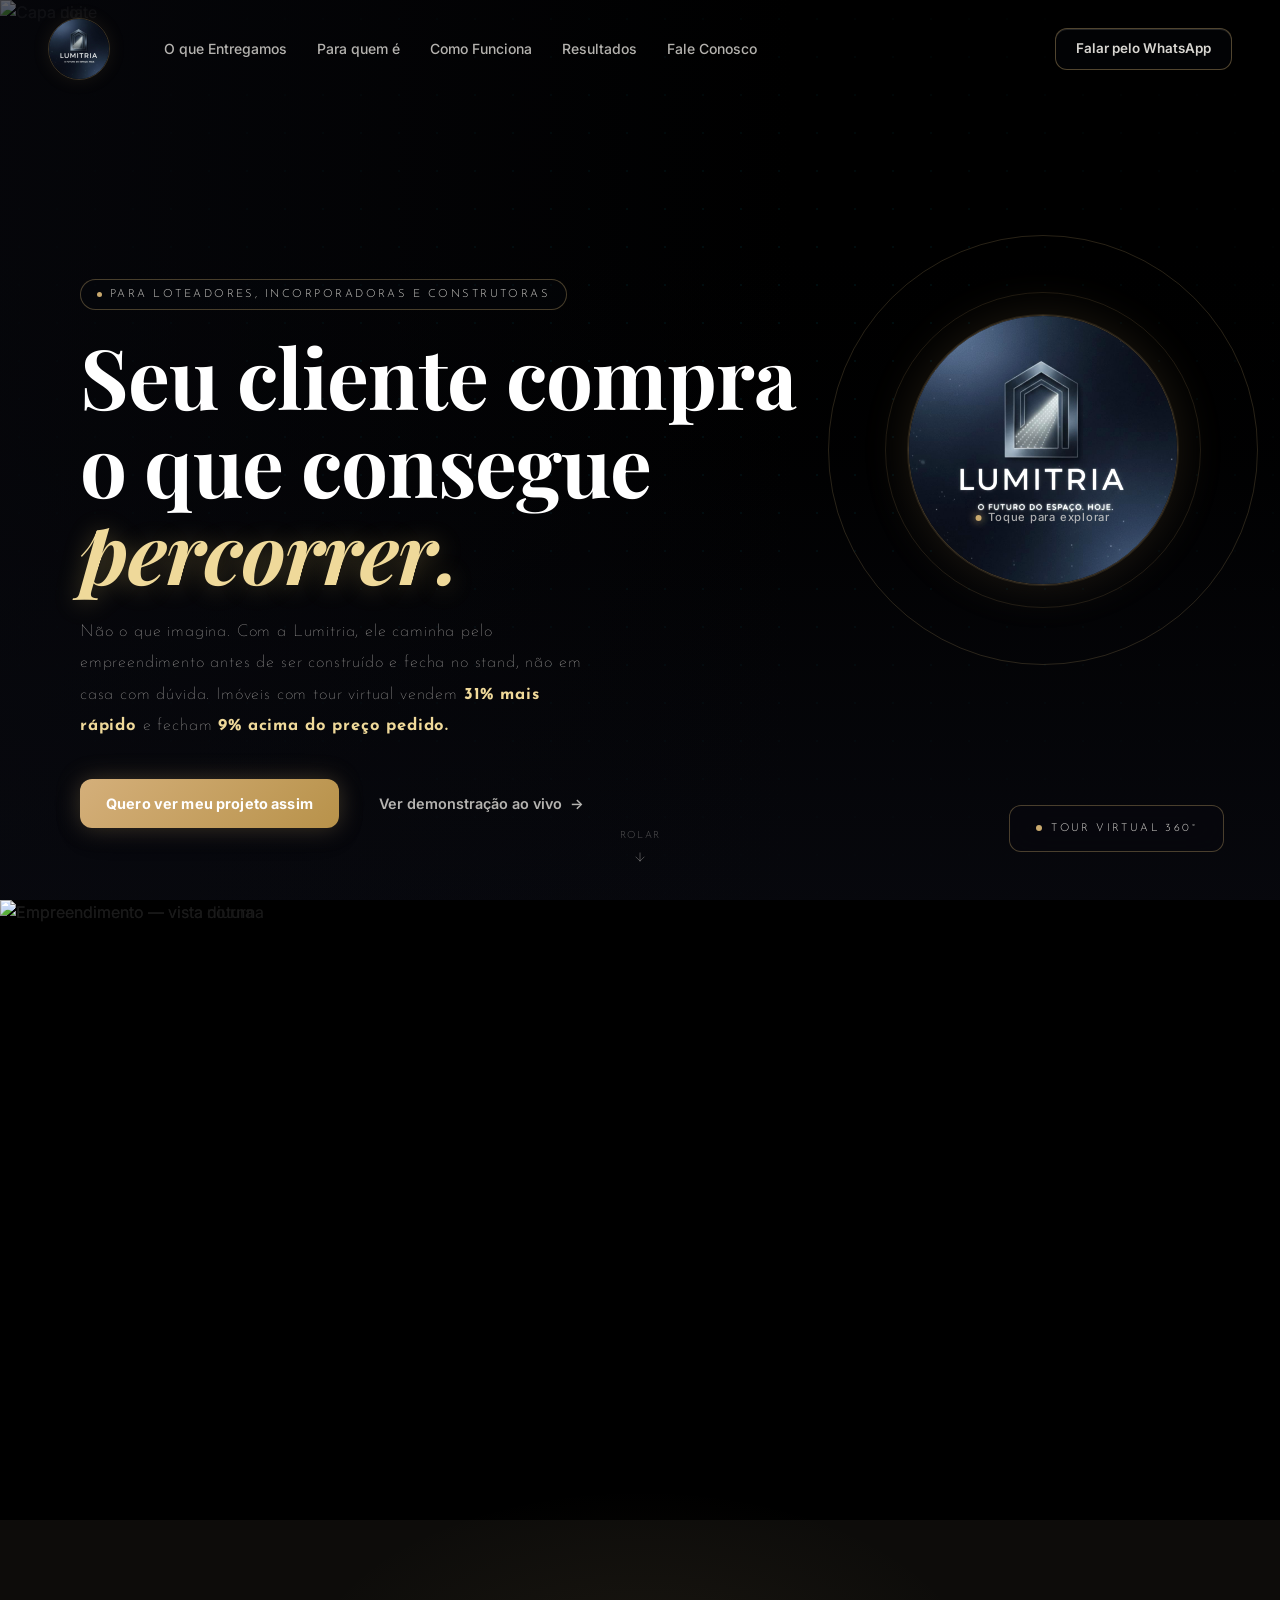
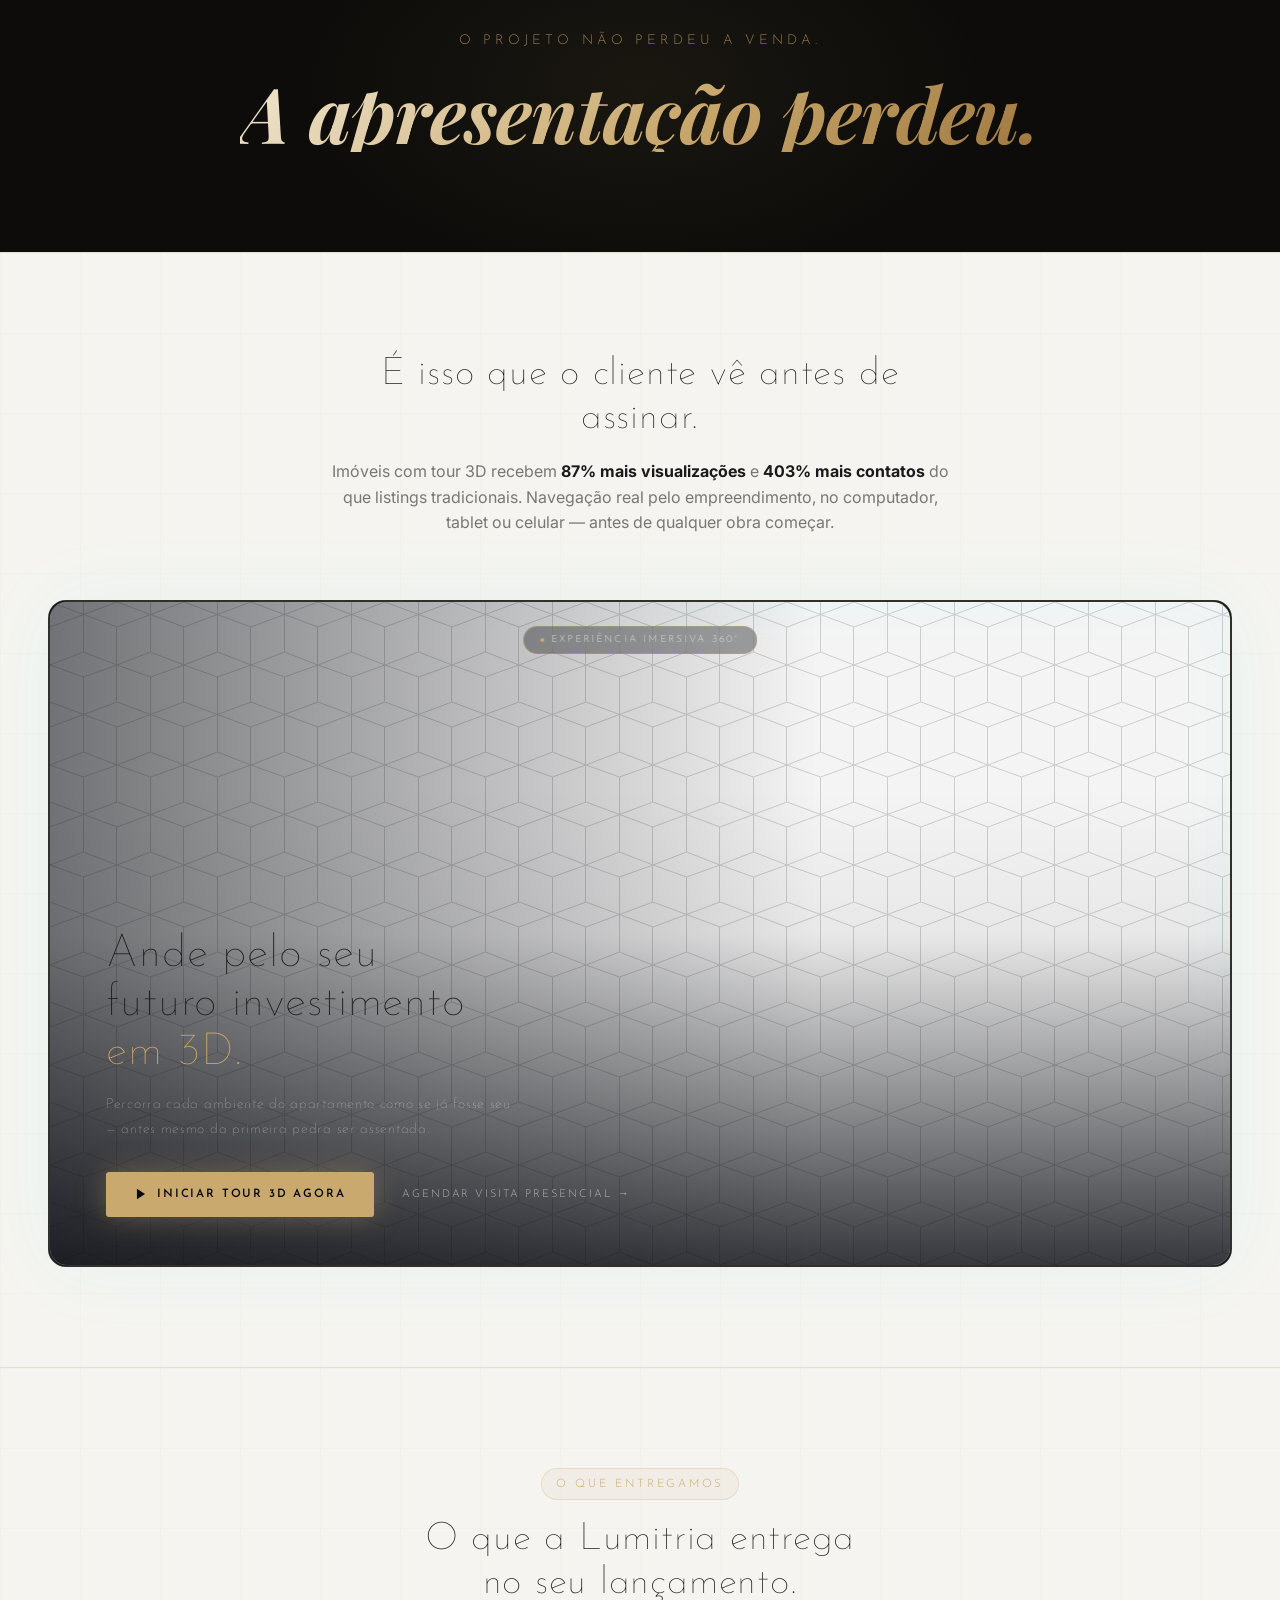
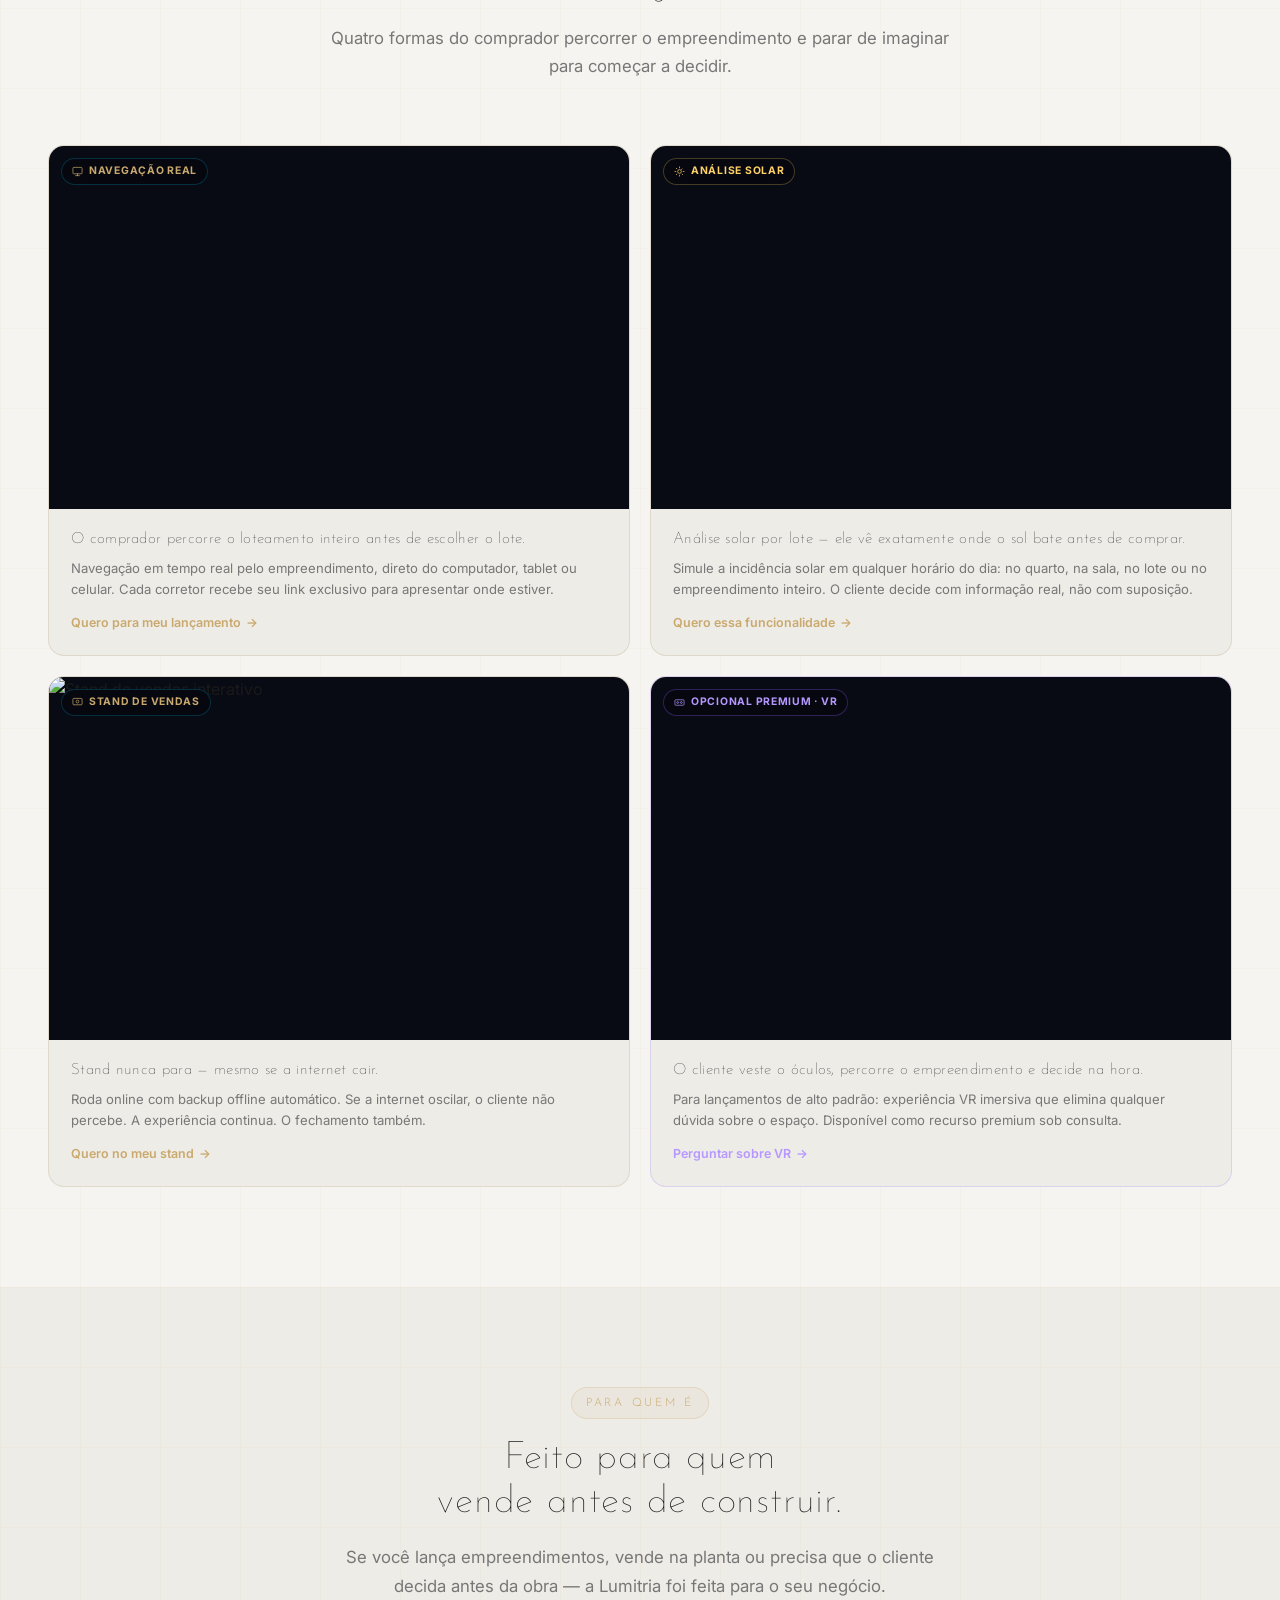
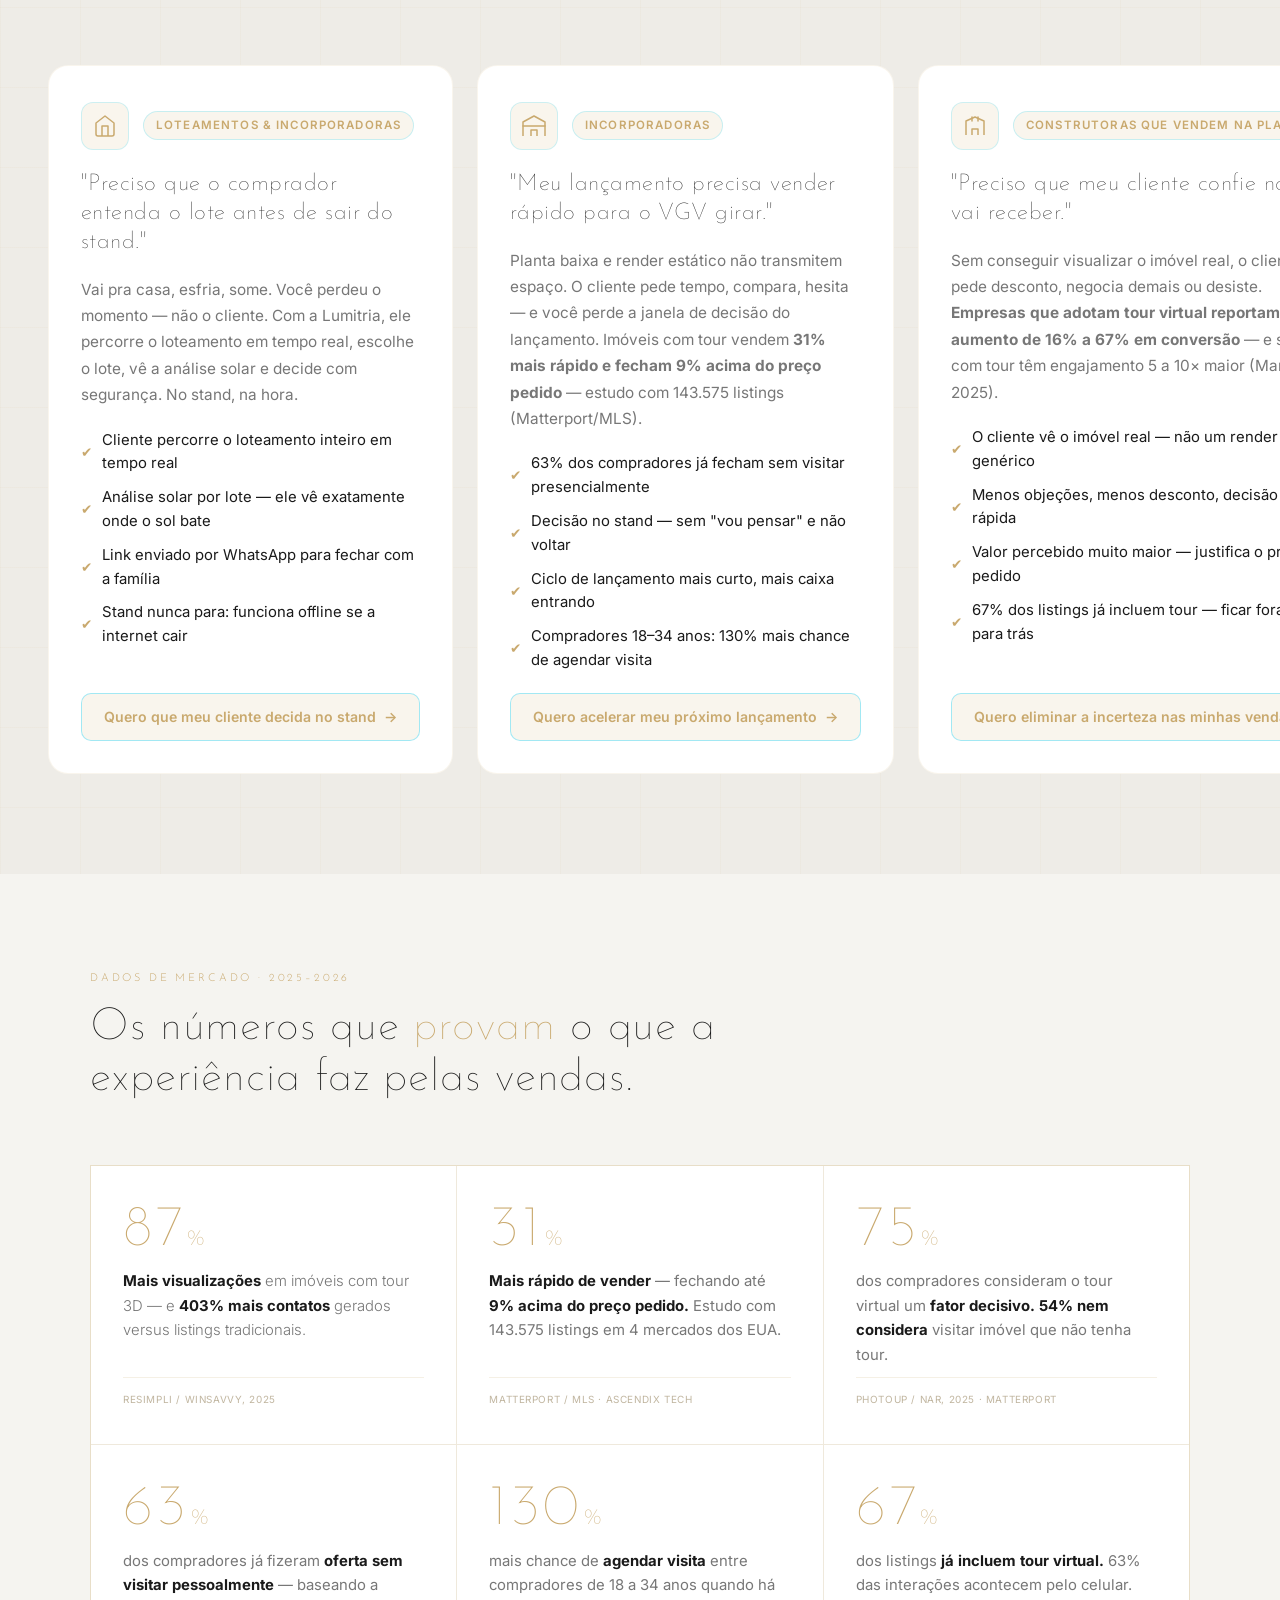
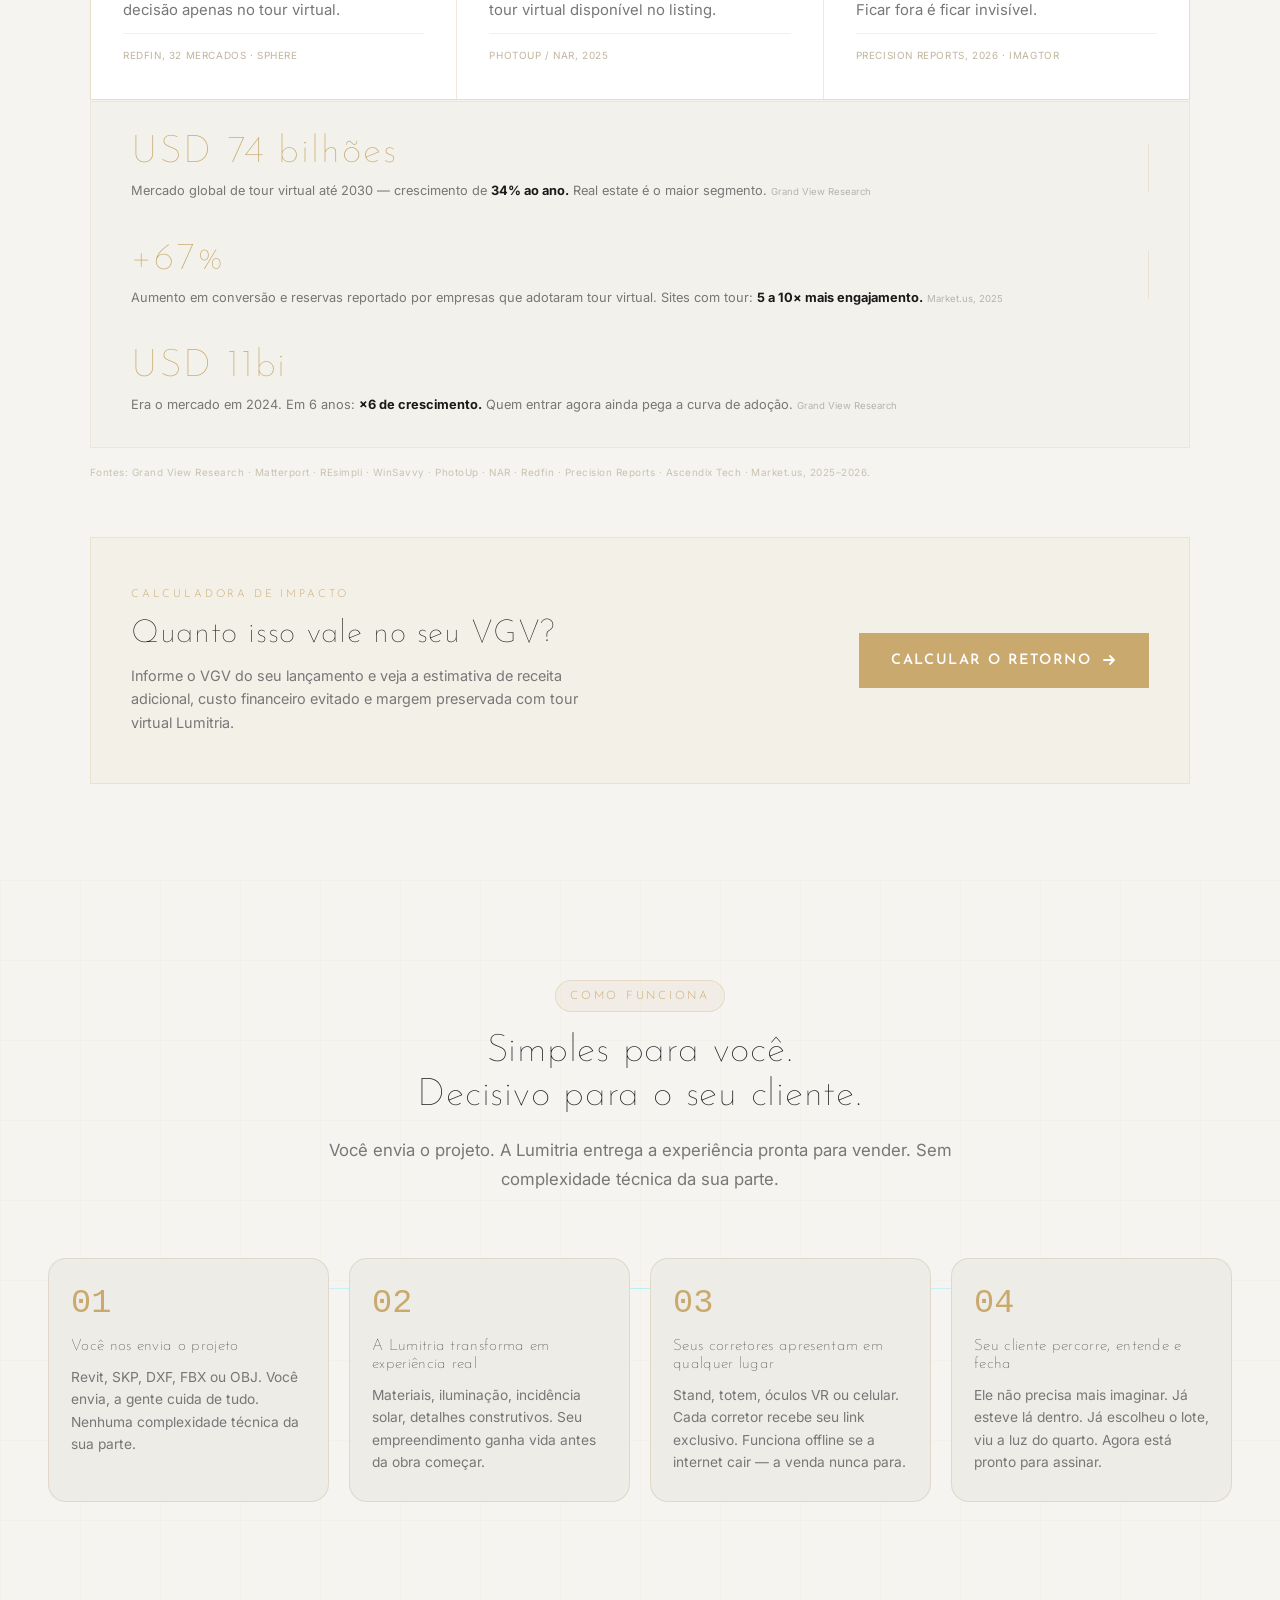
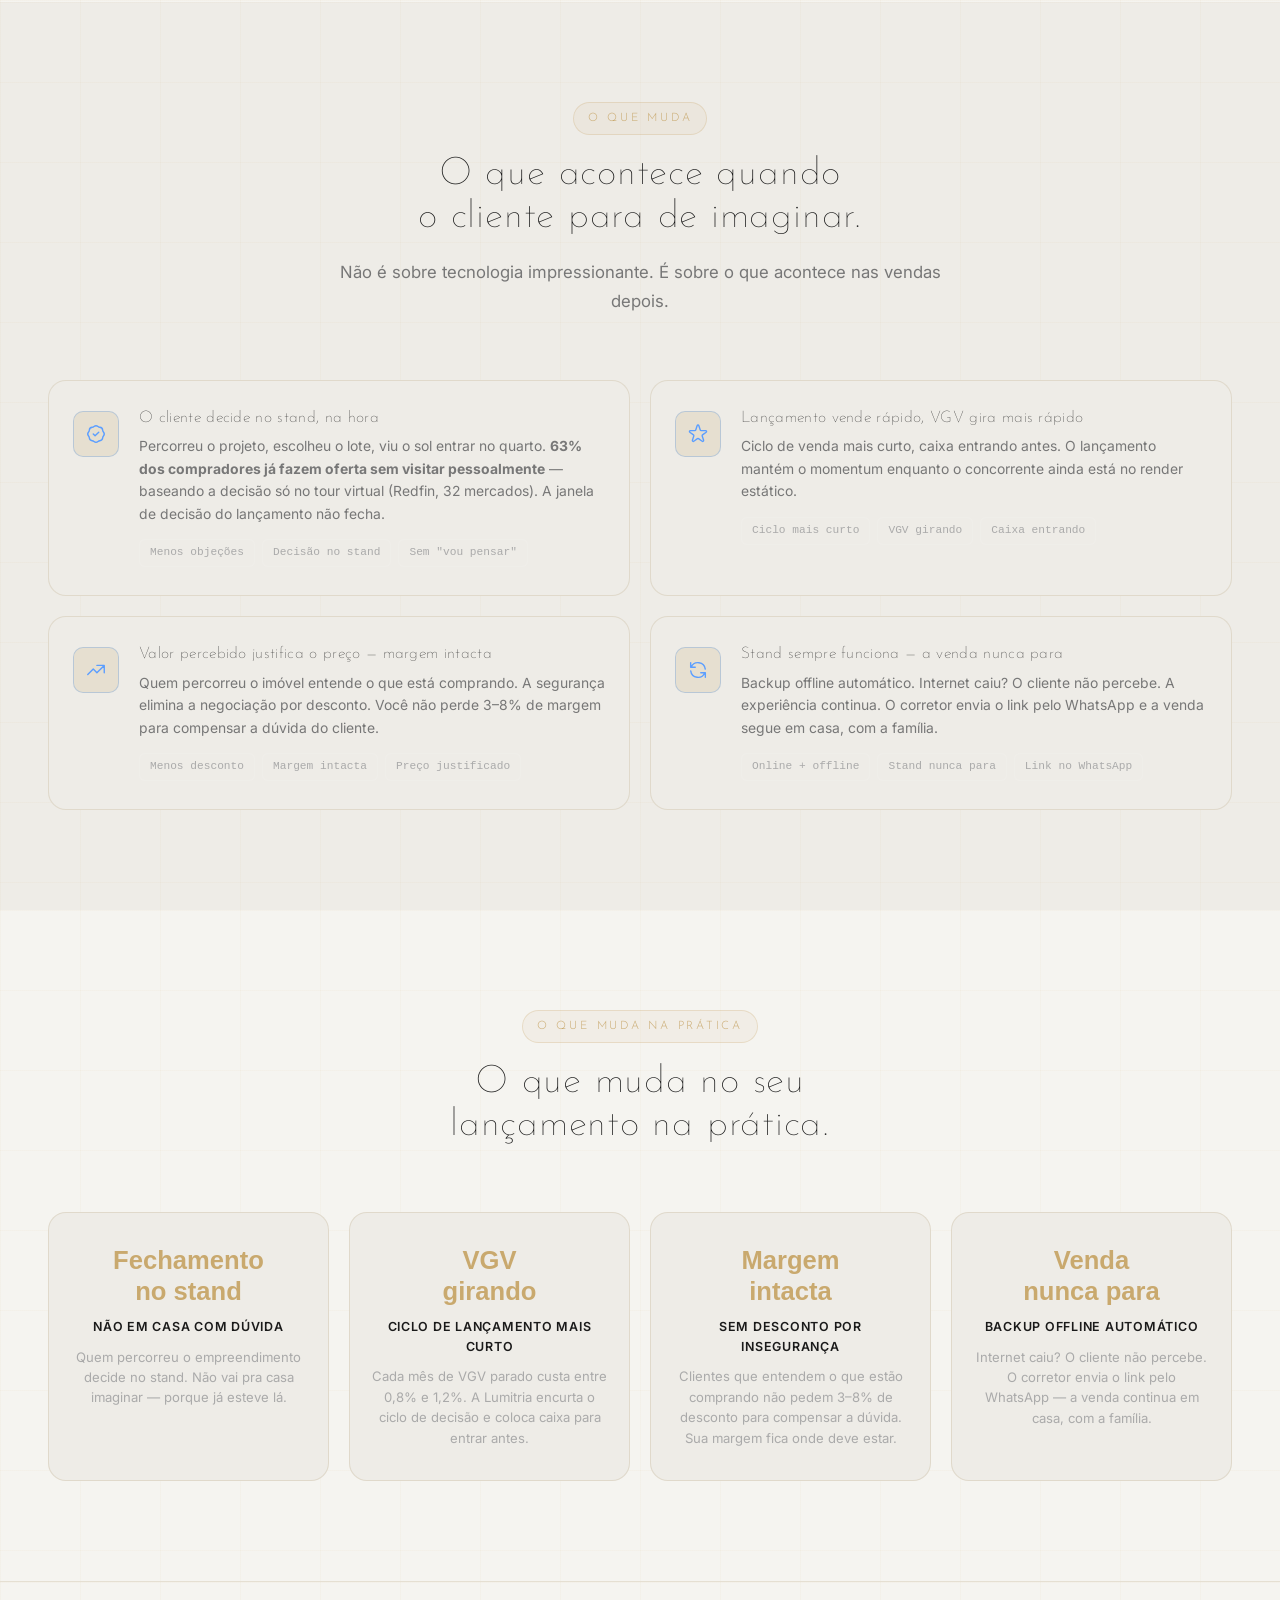
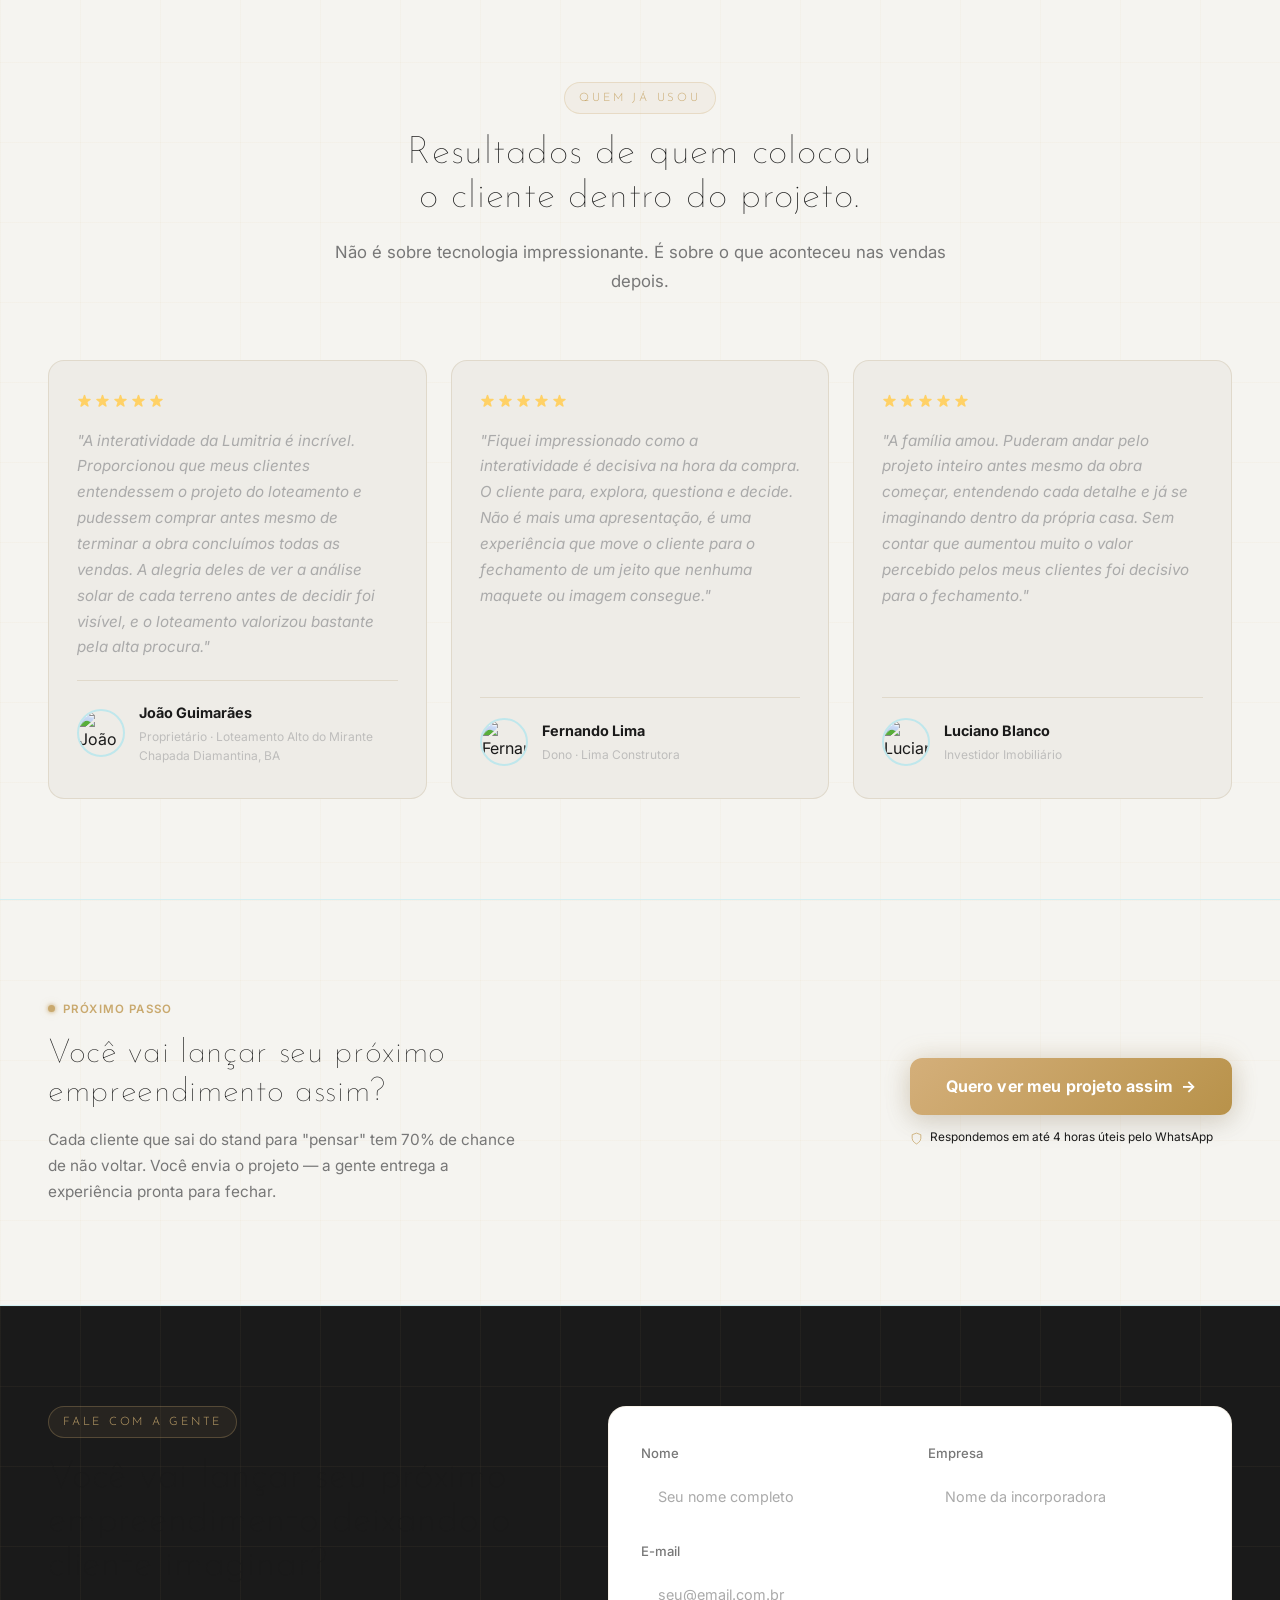
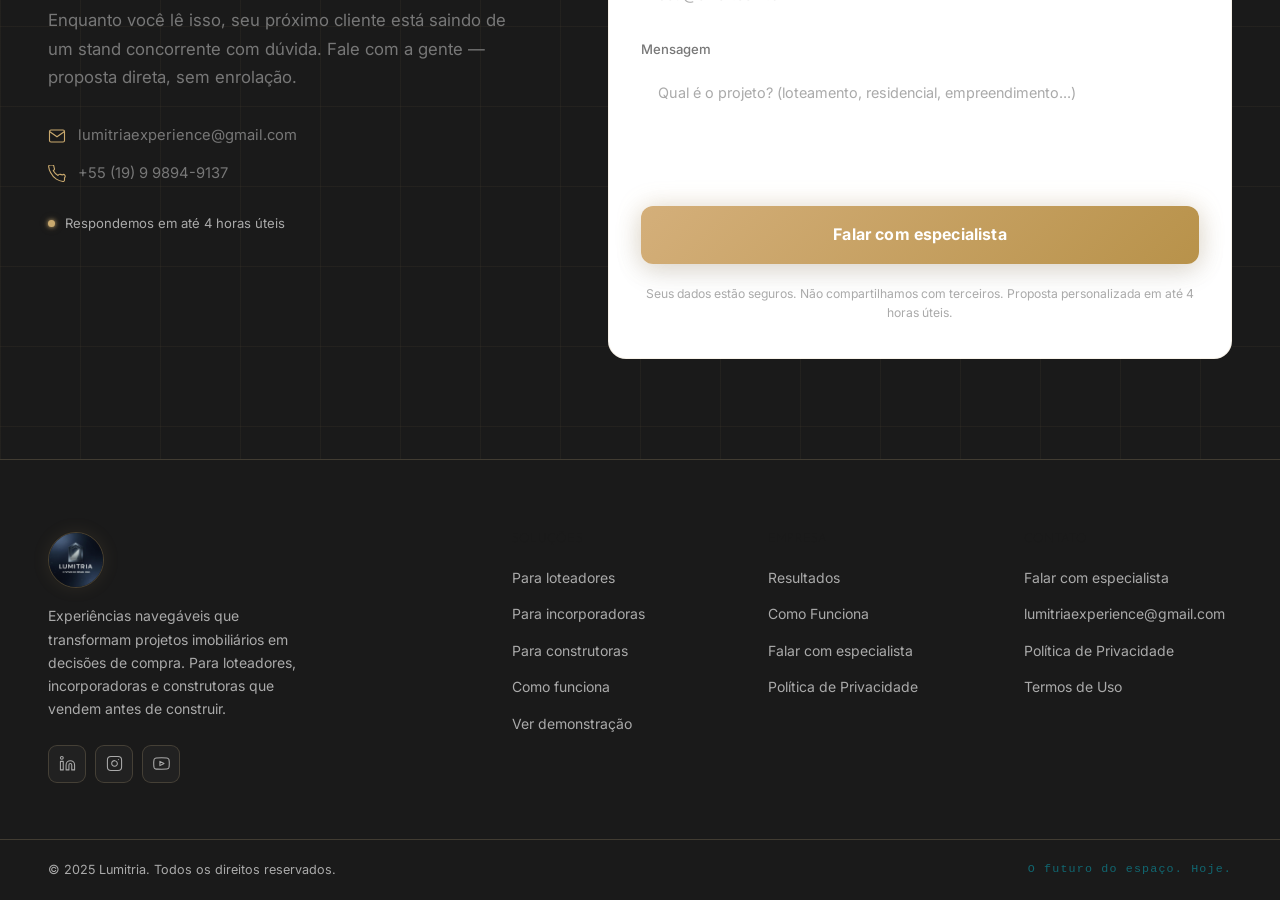
==== commit 1adc7a32: "feat: index — seção renders dia/noite + fix overflow mobile nos cards trilhas - Nova seção entre her" ====
--- a/index.html
+++ b/index.html
@@ -52,8 +52,8 @@
     }
 
     /* 2. Base — scroll direto, sem animação suave que causa travamento */
-    html { scroll-behavior: auto !important; overflow-y: scroll !important; overscroll-behavior: auto !important; }
-    body { background: #F5F4F0 !important; color: #1A1A1A !important; overscroll-behavior: auto !important; }
+    html { scroll-behavior: auto !important; overflow-x: hidden !important; overflow-y: scroll !important; overscroll-behavior: auto !important; }
+    body { background: #F5F4F0 !important; color: #1A1A1A !important; overflow-x: hidden !important; overscroll-behavior: auto !important; max-width: 100vw !important; }
 
     /* 3. Oculta galaxy canvas */
     #galaxyCanvas { opacity: 0 !important; pointer-events: none !important; }
@@ -270,6 +270,55 @@
       .tour-card-body       { padding: 32px 28px !important; }
       .tour-card-body h2    { font-size: clamp(1.6rem,5vw,2.4rem) !important; max-width: 100% !important; }
       .gancho-payoff        { font-size: clamp(2.2rem, 8vw, 3.8rem) !important; }
+    }
+
+    /* ── Renders — mobile ── */
+    @media (max-width: 600px) {
+      #renders { height: clamp(180px, 55vw, 260px) !important; }
+    }
+
+    /* ── Fix trilhas mobile ── */
+    @media (max-width: 768px) {
+      .trilhas-grid {
+        grid-template-columns: 1fr !important;
+        overflow: hidden !important;
+        margin-top: 32px !important;
+      }
+      .trilha-card {
+        width: 100% !important;
+        max-width: 100% !important;
+        overflow: hidden !important;
+        box-sizing: border-box !important;
+        padding: 24px 20px !important;
+        text-align: left !important;
+      }
+      .trilha-badge {
+        white-space: normal !important;
+        word-break: break-word !important;
+        font-size: 0.58rem !important;
+        letter-spacing: 0.06em !important;
+      }
+      .trilha-header {
+        flex-wrap: wrap !important;
+        gap: 8px !important;
+      }
+      .trilha-title {
+        font-size: 1.05rem !important;
+      }
+      .trilha-desc {
+        font-size: 0.88rem !important;
+      }
+      .trilha-benefits li {
+        font-size: 0.86rem !important;
+      }
+      .btn-trilha {
+        font-size: 0.72rem !important;
+        padding: 12px 18px !important;
+        width: 100% !important;
+        text-align: center !important;
+        justify-content: center !important;
+      }
+      .section { overflow: hidden !important; }
     }
 
     /* ── MOBILE ≤ 480px ── */
@@ -615,6 +664,28 @@
       <span>Rolar</span>
       <svg width="14" height="14" viewBox="0 0 24 24" fill="none" stroke="currentColor" stroke-width="1.5" stroke-linecap="round"><path d="M12 5v14M5 12l7 7 7-7"/></svg>
     </div>
+
+  </section>
+
+<!-- ====================================================
+       RENDERS DO EMPREENDIMENTO — transição dia/noite
+  ==================================================== -->
+  <section id="renders" style="background:#000;padding:0;overflow:hidden;
+             width:100%;max-width:100%;
+             height:clamp(220px,56vw,620px);position:relative;">
+
+    <!-- Imagem dia (base) -->
+    <img src="https://res.cloudinary.com/dzn9q1rkt/image/upload/v1778329200/ChatGPT_Image_9_de_mai._de_2026_09_17_17_ebbgj6.png"
+         alt="Empreendimento — vista diurna"
+         style="position:absolute;inset:0;width:100%;height:100%;
+                object-fit:cover;object-position:center;display:block;">
+
+    <!-- Imagem noite (anima com a mesma keyframe do hero) -->
+    <img src="https://res.cloudinary.com/dzn9q1rkt/image/upload/v1778638233/ChatGPT_Image_12_de_mai._de_2026_23_10_27_ezarry.png"
+         alt="Empreendimento — vista noturna"
+         class="hero-night-img"
+         style="position:absolute;inset:0;width:100%;height:100%;
+                object-fit:cover;object-position:center;display:block;">
 
   </section>
 
